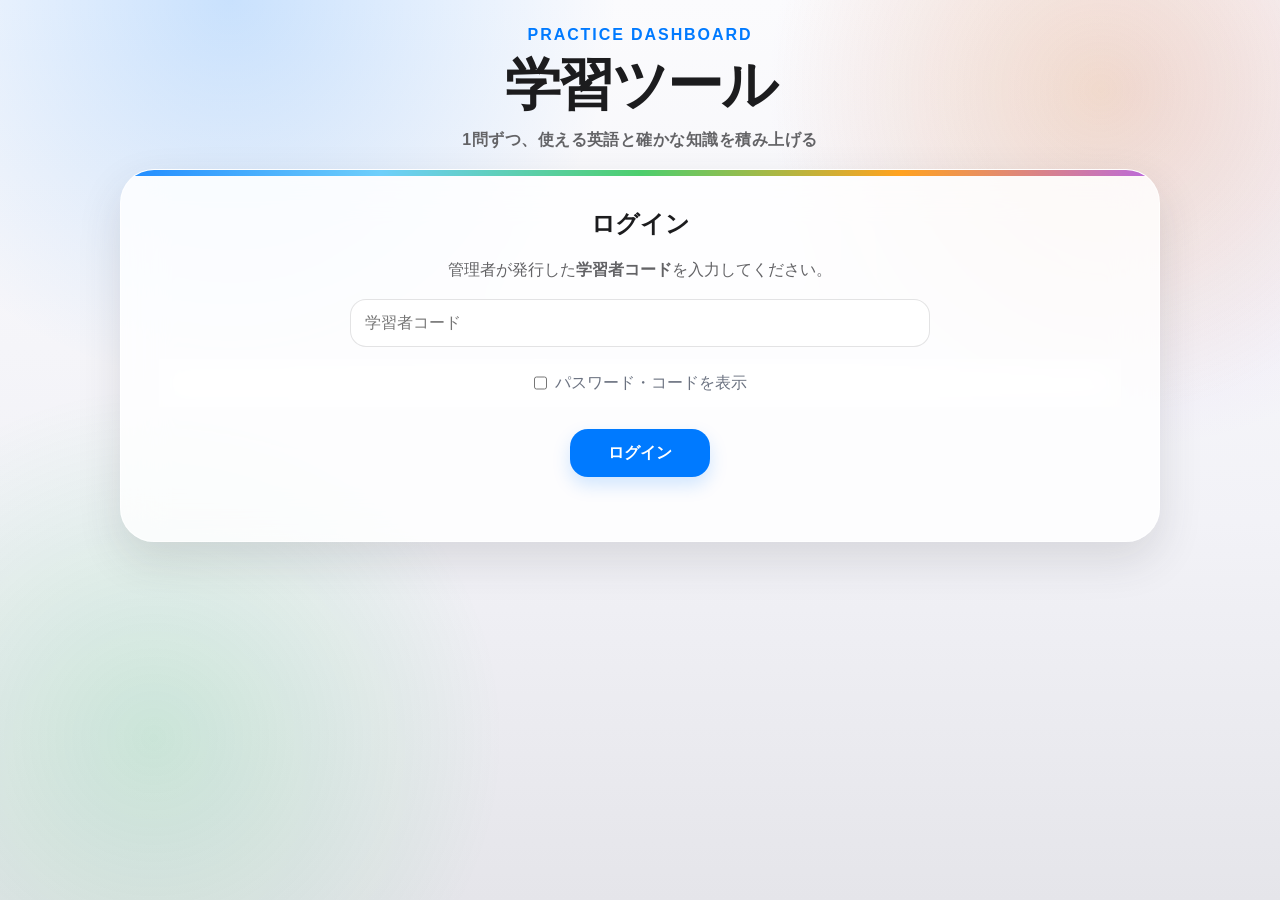
==== index.html @ e0cba37f "Restore all features and improve motivational iPhone-style feedback" ====
<!DOCTYPE html>
<html lang="ja">
<head>
  <meta charset="UTF-8" />
  <meta name="viewport" content="width=device-width, initial-scale=1.0" />
  <title>学習ツール</title>
  <link rel="stylesheet" href="style.css?v=restore-all-20260531" />
</head>
<body>
  <div class="app-shell">
    <header class="app-header">
      <div>
        <p class="eyebrow">Practice Dashboard</p>
        <h1>学習ツール</h1>
        <p class="header-message">1問ずつ、使える英語と確かな知識を積み上げる</p>
      </div>
    </header>

    <main class="container">
      <section id="loginScreen">
        <h2>ログイン</h2>
        <p class="muted">管理者が発行した<strong>学習者コード</strong>を入力してください。</p>
        <input type="password" id="passwordInput" class="secure-code" placeholder="学習者コード" inputmode="text" maxlength="12" autocomplete="off" autocapitalize="off" spellcheck="false" data-lpignore="true" />
        <label class="password-toggle">
          <input type="checkbox" id="showPassword" />
          パスワード・コードを表示
        </label>
        <button id="loginButton">ログイン</button>
        <p id="loginMessage" class="error"></p>
      </section>

      <section id="studentScreen" class="hidden">
        <h2>学習者ログイン</h2>
        <p class="muted">従来方式を使う場合は、4桁の学習者番号を入力してください。通常は管理者が発行した学習者コードを最初の画面に入力します。</p>
        <input type="password" id="studentLoginInput" class="secure-code" placeholder="4桁の学習者番号" inputmode="numeric" maxlength="4" autocomplete="off" autocapitalize="off" spellcheck="false" data-lpignore="true" />
        <label class="password-toggle">
          <input type="checkbox" id="showStudentPassword" />
          パスワードを表示
        </label>
        <button id="studentLoginButton">次へ</button>
        <button id="studentBackButton" class="secondary-button">戻る</button>
        <p id="studentLoginMessage" class="error"></p>
      </section>

      <section id="menuScreen" class="hidden">
        <div class="screen-head">
          <div>
            <h2>教材を選択してください</h2>
            <p id="studentStatus" class="muted"></p>
          </div>
          <button id="logoutButton" class="secondary-button small-button">ログアウト</button>
        </div>

        <div class="stats-grid">
          <div class="stat-card"><span>連続学習</span><strong id="streakDisplay">0日</strong></div>
          <div class="stat-card"><span>今日の解答数</span><strong id="todayCountDisplay">0問</strong></div>
          <div class="stat-card"><span>今日の正答率</span><strong id="todayAccuracyDisplay">-</strong></div>
        </div>

        <div id="adminQuickArea" class="admin-quick hidden">
          <button id="accessManagerButton" class="admin-card">学習者コード発行・確認</button>
          <button id="adminHistoryButton" class="admin-card">解答履歴を確認</button>
        </div>

        <div id="materialCategoryArea"></div>
      </section>

      <section id="adminAccessScreen" class="hidden">
        <div class="screen-head">
          <div>
            <h2>学習者コード発行・確認</h2>
            <p class="muted">学習者ごとに使用可能な教材を選び、コードを発行します。</p>
          </div>
          <button id="accessBackButton" class="secondary-button small-button">教材選択へ戻る</button>
        </div>

        <div class="panel admin-panel">
          <h3>新しい学習者コードを発行</h3>
          <input type="text" id="accessStudentIdInput" placeholder="学習者ID（例：0001）" autocomplete="off" />
          <input type="text" id="accessStudentNameInput" placeholder="学習者名（任意）" autocomplete="off" />
          <input type="text" id="accessMemoInput" placeholder="メモ（例：英検対策クラス）" autocomplete="off" />
          <div id="accessMaterialCheckboxes" class="checkbox-grid"></div>
          <button id="createAccessCodeButton">コードを発行</button>
          <p id="createAccessCodeMessage"></p>
        </div>

        <div class="panel admin-panel">
          <div class="screen-head compact-head">
            <h3>発行済みコード一覧</h3>
            <button id="refreshAccessCodesButton" class="secondary-button small-button">再読み込み</button>
          </div>
          <div id="accessCodeListArea" class="history-table-wrap"></div>
        </div>
      </section>

      <section id="materialPasswordScreen" class="hidden">
        <h2 id="materialPasswordTitle">教材パスワード</h2>
        <p class="muted">従来方式で利用する場合、この教材の4桁パスワードを入力してください。</p>
        <input type="password" id="materialPasswordInput" class="secure-code" placeholder="教材パスワード" inputmode="numeric" maxlength="4" autocomplete="off" autocapitalize="off" spellcheck="false" data-lpignore="true" />
        <label class="password-toggle">
          <input type="checkbox" id="showMaterialPassword" />
          パスワードを表示
        </label>
        <button id="materialPasswordButton">教材を開く</button>
        <button id="materialPasswordBackButton" class="secondary-button">教材選択へ戻る</button>
        <p id="materialPasswordMessage" class="error"></p>
      </section>

      <section id="calendarScreen" class="hidden">
        <h2>TOEIC S&W 学習カレンダー</h2>
        <p class="muted">6月21日のTOEIC S&Wに向けて、毎日の学習をチェックしましょう。</p>
        <div id="calendarArea"></div>
        <button id="resetCalendarButton" class="secondary-button">チェックをリセット</button>
        <button id="calendarBackButton" class="secondary-button">戻る</button>
      </section>

      <section id="settingScreen" class="hidden">
        <h2 id="settingTitle"></h2>
        <p id="settingDescription" class="muted"></p>

        <div id="commonSettings" class="settings-grid">
          <label>
            セクション
            <select id="sectionSelect"></select>
          </label>
          <label>
            問題数
            <select id="questionCountSelect">
              <option value="10">10問</option>
              <option value="20" selected>20問</option>
              <option value="30">30問</option>
              <option value="50">50問</option>
              <option value="100">100問</option>
              <option value="custom">自分で入力</option>
              <option value="all">すべて</option>
            </select>
            <input type="number" id="customQuestionCountInput" class="hidden" min="1" max="500" placeholder="問題数を入力" />
          </label>
          <label>
            1問ごとの制限時間
            <select id="timeLimitSelect">
              <option value="0">制限なし</option>
              <option value="15">15秒</option>
              <option value="30">30秒</option>
              <option value="45">45秒</option>
              <option value="60">60秒</option>
              <option value="90">90秒</option>
              <option value="120">120秒</option>
            </select>
          </label>
          <label>
            正解表示から次へ進むまで
            <select id="autoNextDelaySelect">
              <option value="0">自動で進まない</option>
              <option value="1000">1.0秒</option>
              <option value="1600" selected>1.6秒</option>
              <option value="2500">2.5秒</option>
              <option value="4000">4.0秒</option>
            </select>
          </label>
        </div>

        <div id="vocabReviewArea" class="hidden panel">
          <p id="settingMistakeCount"></p>
          <button id="reviewButton" class="secondary-button">間違えた問題を復習</button>
          <button id="clearStoredMistakesButton" class="secondary-button">間違い履歴を削除</button>
        </div>

        <button id="startButton">テスト開始</button>
        <button id="backToMenuButton" class="secondary-button">教材選択へ戻る</button>
      </section>

      <section id="writingScreen" class="hidden">
        <div class="screen-head">
          <div>
            <h2 id="writingTitle">Writing提出</h2>
            <p id="writingDescription" class="muted"></p>
          </div>
          <button id="writingBackButton" class="secondary-button small-button">教材選択へ戻る</button>
        </div>
        <div class="panel writing-panel">
          <label>
            課題
            <select id="writingTaskSelect"></select>
          </label>
          <div id="writingPrompt" class="writing-prompt"></div>
          <textarea id="writingText" rows="12" placeholder="ここにWritingを入力してください。"></textarea>
          <p class="muted">語数：<strong id="writingWordCount">0</strong> words</p>
          <button id="submitWritingButton">提出する</button>
          <p id="writingSubmitMessage"></p>
        </div>
      </section>

      <section id="quizScreen" class="hidden">
        <div class="quiz-top">
          <div>
            <h2 id="testTitle"></h2>
            <h3 id="questionNumber"></h3>
          </div>
          <div id="timerDisplay" class="timer">--</div>
        </div>
        <div class="progress-wrap"><div id="progressBar" class="progress-bar"></div></div>
        <div id="questionArea"></div>
        <div id="feedback" aria-live="polite"></div>
        <button id="checkButton">回答する</button>
        <button id="nextButton" class="hidden">次の問題へ</button>
        <button id="quitButton" class="quit-button">途中で終了する</button>
      </section>

      <section id="resultScreen" class="hidden">
        <h2>結果</h2>
        <div id="motivationMessage" class="motivation-box"></div>
        <p id="scoreDisplay"></p>
        <p id="dateDisplay"></p>
        <p id="timeDisplay"></p>
        <p id="sendStatusDisplay"></p>
        <div id="mistakeArea"></div>
        <button id="retryMistakesButton" class="secondary-button hidden">今回のミスを解き直す</button>
        <button id="restartButton">同じ教材の問題選択へ戻る</button>
        <button id="resultMenuButton" class="secondary-button">教材選択へ戻る</button>
      </section>

      <section id="historyScreen" class="hidden">
        <div class="screen-head">
          <div>
            <h2>解答履歴</h2>
            <p class="muted">この端末に保存された履歴です。Google Apps Scriptを設定すると、スプレッドシートにも送信できます。</p>
          </div>
          <button id="historyBackButton" class="secondary-button small-button">戻る</button>
        </div>
        <div class="history-controls">
          <input type="text" id="historySearchInput" placeholder="学習者番号・教材名・問題文で検索" />
          <button id="exportHistoryButton" class="secondary-button">CSVダウンロード</button>
          <button id="clearHistoryButton" class="quit-button">端末内履歴を削除</button>
        </div>
        <div id="historySummary" class="stats-grid"></div>
        <div id="historyTableArea" class="history-table-wrap"></div>
      </section>
    </main>
  </div>

  <script src="script.js?v=restore-all-20260531"></script>
</body>
</html>
---- style.css ----
:root {
  --bg1: #eef2ff;
  --bg2: #f8fafc;
  --card: rgba(255, 255, 255, 0.92);
  --text: #111827;
  --muted: #6b7280;
  --primary: #2563eb;
  --primary-dark: #1d4ed8;
  --secondary: #64748b;
  --danger: #dc2626;
  --success: #15803d;
  --border: #e5e7eb;
  --shadow: 0 20px 45px rgba(15, 23, 42, 0.12);
}

* { box-sizing: border-box; }

body {
  font-family: Arial, "Hiragino Sans", "Yu Gothic", sans-serif;
  color: var(--text);
  background:
    radial-gradient(circle at top left, #dbeafe 0, transparent 32%),
    linear-gradient(135deg, var(--bg1), var(--bg2));
  margin: 0;
  min-height: 100vh;
  padding: 24px;
  text-align: center;
}

.app-shell { max-width: 1080px; margin: 0 auto; }

.app-header {
  display: flex;
  justify-content: space-between;
  align-items: center;
  gap: 16px;
  margin: 8px auto 22px;
  text-align: left;
}

.eyebrow {
  margin: 0 0 4px;
  color: var(--primary);
  font-weight: bold;
  letter-spacing: 0.08em;
  text-transform: uppercase;
}

h1 { margin: 0; font-size: clamp(36px, 6vw, 56px); color: #0f172a; }
h2 { color: #1f2937; margin: 0 0 16px; }
h3 { color: #374151; }

.today-card {
  background: var(--card);
  border: 1px solid var(--border);
  border-radius: 18px;
  box-shadow: var(--shadow);
  padding: 14px 18px;
  min-width: 150px;
  text-align: center;
}

.today-card span, .stat-card span { display: block; color: var(--muted); font-size: 13px; }
.today-card strong { font-size: 28px; color: var(--primary); letter-spacing: 0.08em; }

.container {
  background: var(--card);
  backdrop-filter: blur(8px);
  padding: clamp(22px, 4vw, 42px);
  border-radius: 24px;
  border: 1px solid rgba(255,255,255,0.7);
  box-shadow: var(--shadow);
}

.hidden { display: none !important; }
.muted { color: var(--muted); line-height: 1.7; }

input, select {
  width: 100%;
  max-width: 580px;
  font-size: 16px;
  padding: 13px 14px;
  margin: 10px auto;
  border-radius: 12px;
  border: 1px solid #cbd5e1;
  display: block;
  background: #fff;
}

input:focus, select:focus {
  outline: 3px solid rgba(37, 99, 235, 0.18);
  border-color: var(--primary);
}

button {
  font-size: 16px;
  font-weight: 700;
  padding: 12px 20px;
  margin: 10px;
  border-radius: 999px;
  border: none;
  background: var(--primary);
  color: white;
  cursor: pointer;
  min-width: 140px;
  transition: transform 0.14s ease, background 0.14s ease, box-shadow 0.14s ease;
  box-shadow: 0 8px 18px rgba(37, 99, 235, 0.22);
}

button:hover { background: var(--primary-dark); transform: translateY(-1px); }
button:disabled { background: #9ca3af; cursor: not-allowed; transform: none; box-shadow: none; }

.secondary-button { background: var(--secondary); box-shadow: 0 8px 18px rgba(100, 116, 139, 0.2); }
.secondary-button:hover { background: #475569; }
.quit-button { background: var(--danger); box-shadow: 0 8px 18px rgba(220, 38, 38, 0.18); }
.quit-button:hover { background: #b91c1c; }
.small-button { min-width: auto; padding: 9px 14px; font-size: 14px; }

.password-toggle {
  display: flex;
  justify-content: center;
  align-items: center;
  gap: 8px;
  margin: 12px 0;
  color: var(--muted);
}
.password-toggle input { width: auto; margin: 0; }

.screen-head {
  display: flex;
  justify-content: space-between;
  align-items: flex-start;
  gap: 16px;
  text-align: left;
  margin-bottom: 18px;
}

.stats-grid {
  display: grid;
  grid-template-columns: repeat(3, 1fr);
  gap: 14px;
  margin: 20px 0 24px;
}

.stat-card {
  background: #f8fafc;
  border: 1px solid var(--border);
  border-radius: 18px;
  padding: 16px;
  text-align: left;
}
.stat-card strong { display: block; margin-top: 6px; font-size: 26px; color: #0f172a; }

.material-grid {
  display: grid;
  grid-template-columns: repeat(3, 1fr);
  gap: 16px;
}

.material-card {
  min-height: 132px;
  border-radius: 22px;
  background: linear-gradient(180deg, #ffffff, #f8fafc);
  color: var(--text);
  border: 1px solid var(--border);
  box-shadow: 0 10px 24px rgba(15, 23, 42, 0.08);
  text-align: left;
  padding: 20px;
  margin: 0;
}
.material-card:hover { background: #eff6ff; color: var(--text); }
.material-card span { display: inline-block; color: var(--primary); font-size: 13px; font-weight: bold; margin-bottom: 10px; }
.material-card strong { display: block; font-size: 18px; line-height: 1.35; }
.material-card small { display: block; color: var(--muted); margin-top: 12px; }
.accent-card { background: linear-gradient(180deg, #ecfeff, #f8fafc); }
.admin-card { background: linear-gradient(180deg, #fff7ed, #f8fafc); }

.settings-grid {
  display: grid;
  grid-template-columns: repeat(3, 1fr);
  gap: 12px;
  text-align: left;
  margin: 20px 0;
}
.settings-grid label { color: var(--muted); font-weight: bold; }
.settings-grid select { margin-top: 8px; }

.panel {
  max-width: 760px;
  margin: 18px auto;
  background: #f8fafc;
  border: 1px solid var(--border);
  border-radius: 18px;
  padding: 16px;
}

.quiz-top {
  display: flex;
  justify-content: space-between;
  align-items: center;
  gap: 16px;
  text-align: left;
}
.timer {
  min-width: 108px;
  padding: 12px 16px;
  border-radius: 999px;
  background: #eff6ff;
  color: var(--primary);
  font-weight: bold;
  text-align: center;
}
.timer-warning { background: #fef2f2; color: var(--danger); animation: pulse 0.7s infinite alternate; }
@keyframes pulse { from { transform: scale(1); } to { transform: scale(1.04); } }

.progress-wrap {
  width: 100%;
  height: 10px;
  background: #e5e7eb;
  border-radius: 999px;
  overflow: hidden;
  margin: 16px 0 26px;
}
.progress-bar {
  height: 100%;
  width: 0%;
  background: linear-gradient(90deg, #60a5fa, #2563eb);
  transition: width 0.25s ease;
}

.words {
  font-size: clamp(20px, 3vw, 28px);
  font-weight: bold;
  line-height: 1.8;
  margin: 25px 0;
}

.choice-button {
  display: block;
  width: 100%;
  max-width: 680px;
  margin: 10px auto;
  background: #f1f5f9;
  color: #111827;
  border: 1px solid #dbe3ef;
  box-shadow: none;
  border-radius: 14px;
  text-align: left;
}
.choice-button:hover { background: #e0edff; color: #111827; }
.choice-button.selected { background: var(--primary); color: white; }

.correct { color: var(--success); font-weight: bold; }
.wrong, .error { color: var(--danger); font-weight: bold; }

.word-chip {
  display: inline-block;
  margin: 6px;
  padding: 8px 12px;
  border-radius: 12px;
  background: #e5e7eb;
  font-weight: bold;
}
.word-chip.used { opacity: 0.32; }

.sentence-hint {
  margin: 15px 0;
  padding: 14px;
  background: #fff7ed;
  border: 1px solid #fed7aa;
  border-radius: 14px;
  font-size: clamp(16px, 3vw, 22px);
  letter-spacing: 6px;
  font-weight: bold;
  color: #9a3412;
  overflow-wrap: anywhere;
}

.motivation-box {
  max-width: 760px;
  margin: 0 auto 18px;
  padding: 18px;
  border-radius: 18px;
  background: #eef2ff;
  color: #312e81;
  line-height: 1.7;
}

.mistake-list {
  text-align: left;
  max-width: 760px;
  margin: 20px auto;
  background: #f9fafb;
  padding: 20px;
  border-radius: 18px;
  border: 1px solid var(--border);
}
.mistake-item { border-bottom: 1px solid #e5e7eb; padding: 12px 0; }
.mistake-item:last-child { border-bottom: none; }

#calendarArea { text-align: left; max-width: 820px; margin: 20px auto; }
.calendar-card {
  background: #f9fafb;
  border: 1px solid #e5e7eb;
  border-radius: 18px;
  padding: 18px;
  margin: 16px 0;
}
.calendar-task { display: flex; align-items: center; gap: 10px; margin: 10px 0; }
.calendar-task input { width: auto; margin: 0; }
.calendar-comment { margin-top: 14px; padding: 10px; background: #eef2ff; border-radius: 10px; color: #3730a3; font-weight: bold; }

.explanation { display: inline-block; margin-top: 8px; color: #374151; font-weight: normal; }
.monitor-label { font-size: 18px; color: #374151; font-weight: normal; }

.history-controls { display: flex; flex-wrap: wrap; gap: 10px; justify-content: center; align-items: center; margin: 16px 0; }
.history-controls input { margin: 0; flex: 1 1 300px; }
.history-table-wrap { overflow-x: auto; max-height: 560px; border: 1px solid var(--border); border-radius: 14px; background: white; }
.history-table { width: 100%; border-collapse: collapse; min-width: 1100px; font-size: 14px; }
.history-table th, .history-table td { border-bottom: 1px solid #e5e7eb; padding: 10px; text-align: left; vertical-align: top; }
.history-table th { position: sticky; top: 0; background: #f8fafc; z-index: 1; }
.history-table td:nth-child(5), .history-table td:nth-child(6), .history-table td:nth-child(7) { max-width: 260px; }

@media (max-width: 820px) {
  body { padding: 14px; }
  .app-header, .screen-head, .quiz-top { flex-direction: column; align-items: stretch; text-align: center; }
  .today-card { width: 100%; }
  .stats-grid, .material-grid, .settings-grid { grid-template-columns: 1fr; }
  .material-card { min-height: auto; }
  input, select, button { width: 100%; max-width: none; }
  button { margin: 8px 0; }
  .sentence-hint { letter-spacing: 3px; }
}

/* admin fix: password hints are not displayed */
.today-card { display: none !important; }
.app-header { justify-content: center; text-align: center; }
.app-header > div { text-align: center; }

/* =========================================================
   Access code / category / writing update
========================================================= */
.admin-quick {
  display: flex;
  flex-wrap: wrap;
  gap: 12px;
  justify-content: center;
  margin: 18px 0 26px;
}
.admin-quick button,
.admin-card {
  background: linear-gradient(135deg, #111827, #374151);
  color: #fff;
  border: none;
  border-radius: 16px;
  padding: 14px 20px;
  font-weight: 800;
  box-shadow: 0 12px 24px rgba(17,24,39,.18);
}

#materialCategoryArea {
  display: grid;
  gap: 22px;
  margin-top: 24px;
}
.category-section {
  text-align: left;
  padding: 22px;
  border-radius: 26px;
  background: rgba(255,255,255,.82);
  border: 1px solid var(--border);
  box-shadow: 0 18px 36px rgba(15,23,42,.08);
}
.category-head {
  display: flex;
  justify-content: space-between;
  align-items: center;
  margin-bottom: 16px;
}
.category-head span {
  display: inline-block;
  font-size: 26px;
  font-weight: 900;
  letter-spacing: .08em;
}
.category-head p { margin: 6px 0 0; color: #64748b; }
.category-toeic { border-left: 8px solid #2563eb; }
.category-toefl { border-left: 8px solid #7c3aed; }
.category-highschool { border-left: 8px solid #16a34a; }
.category-eiken { border-left: 8px solid #d97706; }
.category-classics { border-left: 8px solid #b91c1c; }
.category-toeic .category-head span { color: #1d4ed8; }
.category-toefl .category-head span { color: #6d28d9; }
.category-highschool .category-head span { color: #15803d; }
.category-eiken .category-head span { color: #b45309; }
.category-classics .category-head span { color: #991b1b; }
.empty-category {
  padding: 18px;
  border-radius: 18px;
  background: #f8fafc;
  color: #64748b;
  text-align: center;
}

.theme-toeic { background: linear-gradient(135deg, #dbeafe, #f8fafc); }
.theme-toefl { background: linear-gradient(135deg, #ede9fe, #f8fafc); }
.theme-highschool { background: linear-gradient(135deg, #dcfce7, #f8fafc); }
.theme-eiken { background: linear-gradient(135deg, #fef3c7, #f8fafc); }
.theme-classics { background: linear-gradient(135deg, #fee2e2, #fff7ed); }

.admin-panel,
.writing-panel {
  text-align: left;
  max-width: 960px;
  margin: 18px auto;
}
.admin-panel input,
.writing-panel select,
.writing-panel textarea {
  width: 100%;
  max-width: none;
  box-sizing: border-box;
}
.checkbox-grid {
  display: grid;
  gap: 14px;
  grid-template-columns: repeat(auto-fit, minmax(240px, 1fr));
  margin: 14px 0;
}
.checkbox-category {
  padding: 14px;
  border: 1px solid var(--border);
  border-radius: 16px;
  background: #f8fafc;
}
.material-check {
  display: flex;
  align-items: center;
  gap: 8px;
  margin: 8px 0;
  line-height: 1.5;
}
.material-check input {
  width: auto;
  margin: 0;
}
.issued-code {
  display: inline-block;
  padding: 8px 12px;
  border-radius: 12px;
  background: #ecfeff;
  color: #155e75;
  font-size: 24px;
  letter-spacing: .08em;
}
.compact-head { align-items: center; }
.compact-table { min-width: 920px; }

#customQuestionCountInput {
  margin-top: 10px;
}
.writing-prompt {
  margin: 16px 0;
  padding: 18px;
  border-radius: 18px;
  background: #f8fafc;
  border: 1px solid var(--border);
  line-height: 1.8;
}
#writingText {
  min-height: 280px;
  line-height: 1.8;
  resize: vertical;
  font-size: 16px;
}

@media (max-width: 820px) {
  .category-section { padding: 16px; }
  .category-head { flex-direction: column; align-items: flex-start; }
  .checkbox-grid { grid-template-columns: 1fr; }
  .admin-quick { flex-direction: column; }
}

/* =========================================================
   2026 renewal: motivational UI + output practice
========================================================= */
body::before {
  content: "";
  position: fixed;
  inset: 0;
  pointer-events: none;
  background:
    radial-gradient(circle at 86% 10%, rgba(251, 191, 36, 0.20), transparent 24%),
    radial-gradient(circle at 12% 82%, rgba(34, 197, 94, 0.16), transparent 26%);
  z-index: -1;
}

.header-message {
  margin: 6px 0 0;
  color: var(--muted);
  font-weight: 700;
  letter-spacing: .03em;
}

.container {
  position: relative;
  overflow: hidden;
}
.container::before {
  content: "";
  position: absolute;
  top: 0;
  left: 0;
  right: 0;
  height: 8px;
  background: linear-gradient(90deg, #2563eb, #7c3aed, #16a34a, #f59e0b, #ef4444);
}

.stat-card {
  background: linear-gradient(180deg, #ffffff, #f8fafc);
  transition: transform .16s ease, box-shadow .16s ease;
}
.stat-card:hover { transform: translateY(-2px); box-shadow: 0 14px 28px rgba(15, 23, 42, .10); }

.category-section {
  position: relative;
  overflow: hidden;
  transition: transform .16s ease, box-shadow .16s ease;
}
.category-section:hover { transform: translateY(-2px); box-shadow: 0 22px 44px rgba(15,23,42,.11); }
.category-section::after {
  content: "";
  position: absolute;
  right: -40px;
  top: -40px;
  width: 120px;
  height: 120px;
  border-radius: 50%;
  background: rgba(37, 99, 235, .08);
}
.category-title { display: inline-flex !important; align-items: center; gap: 10px; }
.category-icon { font-size: 30px; letter-spacing: 0; }
.category-tip {
  position: relative;
  z-index: 1;
  padding: 8px 12px;
  border-radius: 999px;
  background: #f8fafc;
  color: #64748b;
  font-weight: 800;
  white-space: nowrap;
}
.category-teacher { border-left: 8px solid #0f766e; }
.category-teacher .category-head span { color: #0f766e; }
.theme-teacher { background: linear-gradient(135deg, #ccfbf1, #f8fafc); }

.material-card {
  position: relative;
  overflow: hidden;
  transition: transform .16s ease, box-shadow .16s ease, border-color .16s ease;
}
.material-card::after {
  content: "Start";
  position: absolute;
  right: 16px;
  bottom: 14px;
  font-size: 12px;
  color: #94a3b8;
  font-weight: 900;
  letter-spacing: .10em;
}
.material-card:hover {
  transform: translateY(-3px);
  box-shadow: 0 18px 36px rgba(37, 99, 235, .16);
  border-color: rgba(37, 99, 235, .35);
}

.question-prompt {
  max-width: 820px;
  margin: 18px auto;
  padding: 18px 20px;
  border-radius: 20px;
  background: linear-gradient(180deg, #ffffff, #f8fafc);
  border: 1px solid var(--border);
  font-size: clamp(18px, 2.5vw, 24px);
  font-weight: 800;
  line-height: 1.7;
  text-align: left;
}
.cloze-prompt {
  border-left: 8px solid var(--primary);
}

.task-badge {
  display: inline-flex;
  align-items: center;
  gap: 6px;
  margin-bottom: 10px;
  padding: 5px 12px;
  border-radius: 999px;
  background: rgba(37, 99, 235, .10);
  color: #1d4ed8;
  font-size: 13px;
  font-weight: 900;
}
.task-instruction {
  margin: 0 0 14px;
  color: #334155;
  font-size: clamp(15px, 2vw, 18px);
  font-weight: 700;
}
.source-expression,
.target-expression {
  display: grid;
  gap: 6px;
  margin-top: 12px;
  padding: 14px 16px;
  border-radius: 18px;
  text-align: left;
  overflow-wrap: anywhere;
}
.source-expression {
  background: #fff7ed;
  border: 1px solid #fed7aa;
}
.target-expression {
  background: #eff6ff;
  border: 1px solid #bfdbfe;
}
.source-expression span,
.target-expression span {
  color: #64748b;
  font-size: 12px;
  font-weight: 900;
  letter-spacing: .08em;
}
.source-expression strong,
.target-expression strong {
  color: #0f172a;
  font-size: clamp(17px, 2.3vw, 23px);
}

.answer-support {
  max-width: 820px;
  margin: 12px auto;
  padding: 12px 14px;
  border-radius: 16px;
  background: #fff7ed;
  border: 1px solid #fed7aa;
  color: #9a3412;
  font-weight: 800;
  line-height: 1.8;
  overflow-wrap: anywhere;
}
.answer-support span {
  display: inline-block;
  margin-right: 10px;
  padding: 2px 8px;
  border-radius: 999px;
  background: rgba(251, 146, 60, .18);
  color: #9a3412;
  font-size: 13px;
}
.answer-input {
  max-width: 820px;
  font-size: 18px;
  border-radius: 16px;
  border: 2px solid #cbd5e1;
}
.answer-input:focus {
  outline: 4px solid rgba(37, 99, 235, 0.16);
}
.word-chip {
  border: 1px solid #cbd5e1;
  color: #0f172a;
  background: #ffffff;
  box-shadow: 0 6px 14px rgba(15,23,42,.08);
  min-width: auto;
  margin: 6px;
  cursor: pointer;
}
.word-chip:hover { background: #eff6ff; color: #1d4ed8; }
.word-chip.used { opacity: 0.35; transform: scale(.98); }
#feedback {
  min-height: 84px;
  margin: 18px auto 10px;
  max-width: 820px;
}
#feedback.correct, #feedback .correct { color: var(--success); }
#feedback.wrong { color: var(--danger); }
.feedback-card {
  display: flex;
  align-items: center;
  gap: 14px;
  padding: 16px 18px;
  border-radius: 22px;
  box-shadow: 0 16px 34px rgba(15, 23, 42, .12);
  text-align: left;
  animation: feedbackPop .34s ease-out;
}
.feedback-card strong {
  display: block;
  font-size: clamp(20px, 3vw, 28px);
  line-height: 1.2;
}
.feedback-card p {
  margin: 4px 0 0;
  color: #334155;
  font-weight: 800;
}
.feedback-icon {
  display: grid;
  place-items: center;
  width: 56px;
  height: 56px;
  border-radius: 18px;
  background: rgba(255, 255, 255, .82);
  font-size: 30px;
  flex: 0 0 auto;
}
.feedback-correct {
  background: linear-gradient(135deg, #dcfce7, #ecfeff);
  border: 1px solid #86efac;
}
.feedback-wrong {
  background: linear-gradient(135deg, #fff7ed, #fef2f2);
  border: 1px solid #fecaca;
}
.explanation-box {
  margin-top: 10px;
  padding: 12px 14px;
  border-radius: 16px;
  background: #f8fafc;
  border: 1px solid var(--border);
  color: #475569;
  font-size: 14px;
  font-weight: 700;
  line-height: 1.7;
  text-align: left;
}
.celebration-layer {
  pointer-events: none;
  position: fixed;
  inset: 0;
  z-index: 9999;
  overflow: hidden;
}
.confetti-piece {
  position: absolute;
  top: 12%;
  color: #2563eb;
  font-size: 20px;
  font-weight: 900;
  animation: confettiFall 1s ease-out forwards;
}
.confetti-piece:nth-child(3n) { color: #16a34a; }
.confetti-piece:nth-child(3n+1) { color: #f97316; }
.confetti-piece:nth-child(4n) { color: #9333ea; }
@keyframes feedbackPop {
  from { transform: translateY(10px) scale(.98); opacity: 0; }
  to { transform: translateY(0) scale(1); opacity: 1; }
}
@keyframes confettiFall {
  0% { transform: translateY(-20px) rotate(0deg); opacity: 0; }
  18% { opacity: 1; }
  100% { transform: translateY(220px) rotate(220deg); opacity: 0; }
}
#nextButton { background: linear-gradient(135deg, #0f766e, #2563eb); }


/* =========================================================
   Error correction update: identify mistake → revise phrase
========================================================= */
.error-correction-prompt {
  max-width: 860px;
  margin: 0 auto 16px;
  padding: 18px;
  border-radius: 22px;
  background: linear-gradient(180deg, #ffffff, #f8fafc);
  border: 1px solid var(--border);
  text-align: left;
}
.error-sentence {
  margin: 12px 0;
  padding: 16px;
  border-radius: 16px;
  background: #f8fafc;
  border: 1px solid #e5e7eb;
  color: #0f172a;
  font-size: clamp(19px, 3vw, 27px);
  font-weight: 900;
  line-height: 1.65;
}
.error-choice-grid {
  display: grid;
  grid-template-columns: repeat(3, minmax(0, 1fr));
  gap: 12px;
  max-width: 860px;
  margin: 12px auto;
}
.error-choice-button {
  min-height: 68px;
  text-align: center;
  font-size: 17px;
}
.tap-only-note {
  max-width: 820px;
  margin: 8px auto 12px;
  padding: 10px 12px;
  border-radius: 999px;
  background: #ecfeff;
  color: #155e75;
  font-weight: 900;
}
.no-keyboard-input {
  background: #f8fafc;
  cursor: default;
  caret-color: transparent;
}
@media (max-width: 820px) {
  .error-choice-grid { grid-template-columns: 1fr; }
  .error-choice-button { min-height: auto; text-align: left; }
  .error-sentence { font-size: 18px; }
}

/* =========================================================
   Polaris 3 readability + double-press choice answering
========================================================= */
.choice-submit-note {
  max-width: 860px;
  margin: 8px auto 14px;
  padding: 10px 14px;
  border-radius: 999px;
  background: #eff6ff;
  color: #1d4ed8;
  border: 1px solid #bfdbfe;
  font-size: 14px;
  font-weight: 900;
  line-height: 1.6;
}

.choice-button.ready-to-submit {
  outline: 3px solid rgba(37, 99, 235, 0.26);
  outline-offset: 2px;
}

.choice-button.ready-to-submit::after {
  content: "もう一度で回答";
  float: right;
  margin-left: 12px;
  padding: 2px 8px;
  border-radius: 999px;
  background: rgba(255, 255, 255, 0.24);
  font-size: 12px;
  font-weight: 900;
  letter-spacing: 0.02em;
}

.choice-button.selected.ready-to-submit::after {
  color: #ffffff;
}

.error-choice-button.ready-to-submit::after {
  content: "もう一度で次へ";
}

.polaris-question-wrap {
  max-width: 920px;
  margin: 14px auto 12px;
  font-size: 16px;
  font-weight: 500;
  line-height: 1.8;
  text-align: left;
}

.polaris-meta {
  display: inline-flex;
  align-items: center;
  gap: 8px;
  margin-bottom: 10px;
  padding: 6px 12px;
  border-radius: 999px;
  background: #ecfdf5;
  color: #15803d;
  border: 1px solid #bbf7d0;
  font-size: 13px;
  font-weight: 900;
}

.polaris-instruction {
  margin: 8px 0 14px;
  color: #334155;
  font-size: clamp(15px, 2vw, 17px);
  font-weight: 800;
}

.polaris-passage-card,
.polaris-question-card {
  margin: 14px auto;
  padding: 16px 18px;
  border-radius: 20px;
  background: #ffffff;
  border: 1px solid #dbe3ef;
  box-shadow: 0 12px 24px rgba(15, 23, 42, 0.07);
}

.polaris-passage-card {
  background: linear-gradient(180deg, #ffffff, #f8fafc);
  border-left: 7px solid #16a34a;
}

.polaris-question-card {
  background: linear-gradient(180deg, #fefce8, #ffffff);
  border-left: 7px solid #eab308;
}

.polaris-card-label {
  display: inline-flex;
  margin-bottom: 10px;
  padding: 4px 10px;
  border-radius: 999px;
  background: #f1f5f9;
  color: #475569;
  font-size: 12px;
  font-weight: 900;
  letter-spacing: 0.08em;
}

.polaris-passage-text,
.polaris-question-text {
  color: #0f172a;
  overflow-wrap: anywhere;
  word-break: normal;
}

.polaris-passage-text {
  max-height: min(58vh, 560px);
  overflow-y: auto;
  padding-right: 6px;
  font-size: clamp(16px, 2.4vw, 19px);
  line-height: 1.9;
}

.polaris-passage-text strong {
  display: inline-block;
  margin-top: 10px;
  margin-right: 6px;
  color: #166534;
  font-size: 0.95em;
}

.polaris-question-text {
  font-size: clamp(17px, 2.6vw, 22px);
  line-height: 1.75;
  font-weight: 900;
}

@media (max-width: 820px) {
  .choice-submit-note {
    border-radius: 16px;
    font-size: 13px;
    text-align: left;
  }

  .choice-button.ready-to-submit::after {
    display: block;
    float: none;
    width: fit-content;
    margin: 8px 0 0;
  }

  .polaris-question-wrap {
    width: 100%;
    margin: 8px auto;
    font-size: 15px;
  }

  .polaris-passage-card,
  .polaris-question-card {
    padding: 14px;
    border-radius: 18px;
  }

  .polaris-passage-text {
    max-height: 52vh;
    font-size: 16px;
    line-height: 1.85;
  }

  .polaris-question-text {
    font-size: 17px;
    line-height: 1.7;
  }
}

/* =========================================================
   Motivational feedback update: meaningful correct/wrong effects
   - Keeps previous Polaris, double-press, password, Enter, and CSV features intact
========================================================= */
.feedback-card.feedback-achievement,
.feedback-card.feedback-insight {
  position: relative;
  overflow: hidden;
  align-items: stretch;
  gap: 16px;
  padding: 18px;
}

.feedback-achievement {
  background:
    radial-gradient(circle at 10% 15%, rgba(250, 204, 21, 0.22), transparent 28%),
    linear-gradient(135deg, #ecfdf5, #eff6ff 58%, #fefce8);
  border: 1px solid #86efac;
}

.feedback-insight {
  background:
    radial-gradient(circle at 12% 18%, rgba(251, 146, 60, 0.18), transparent 30%),
    linear-gradient(135deg, #fff7ed, #f8fafc 56%, #eef2ff);
  border: 1px solid #fed7aa;
}

.feedback-achievement::before,
.feedback-insight::before {
  content: "";
  position: absolute;
  inset: 0;
  pointer-events: none;
  background: linear-gradient(110deg, transparent 0%, rgba(255,255,255,.45) 42%, transparent 62%);
  transform: translateX(-120%);
  animation: shineSweep 1.15s ease-out forwards;
}

.feedback-main {
  flex: 1 1 auto;
  min-width: 0;
}

.feedback-title-row {
  display: flex;
  flex-wrap: wrap;
  align-items: center;
  gap: 10px;
}

.achievement-icon,
.insight-icon {
  width: 64px;
  height: 64px;
  border-radius: 22px;
  box-shadow: inset 0 0 0 1px rgba(255,255,255,.75), 0 12px 24px rgba(15,23,42,.12);
  animation: iconPop .48s cubic-bezier(.2, 1.35, .36, 1) both;
}

.achievement-icon {
  background: linear-gradient(135deg, #fef3c7, #dcfce7);
}

.insight-icon {
  background: linear-gradient(135deg, #ffedd5, #e0f2fe);
}

.streak-pill {
  display: inline-flex;
  align-items: center;
  justify-content: center;
  padding: 5px 11px;
  border-radius: 999px;
  background: linear-gradient(135deg, #f97316, #facc15);
  color: #7c2d12;
  font-size: 13px;
  font-weight: 900;
  white-space: nowrap;
  box-shadow: 0 8px 18px rgba(249, 115, 22, .18);
}

.streak-pill.soft {
  background: #ecfeff;
  color: #155e75;
  box-shadow: none;
}

.review-pill {
  background: #fee2e2;
  color: #991b1b;
  box-shadow: none;
}

.feedback-stats {
  display: flex;
  flex-wrap: wrap;
  gap: 8px;
  margin-top: 12px;
}

.feedback-stats span {
  display: inline-flex;
  align-items: center;
  padding: 5px 9px;
  border-radius: 999px;
  background: rgba(255, 255, 255, .72);
  border: 1px solid rgba(148, 163, 184, .22);
  color: #334155;
  font-size: 12px;
  font-weight: 900;
}

.level-row {
  display: grid;
  grid-template-columns: 1fr auto;
  align-items: center;
  gap: 10px;
  margin-top: 12px;
}

.level-track {
  height: 12px;
  overflow: hidden;
  border-radius: 999px;
  background: rgba(148, 163, 184, .24);
  box-shadow: inset 0 1px 2px rgba(15,23,42,.08);
}

.level-fill {
  height: 100%;
  width: 0;
  border-radius: inherit;
  background: linear-gradient(90deg, #22c55e, #06b6d4, #2563eb);
  transition: width .38s ease;
}

.xp-badge {
  display: inline-flex;
  align-items: center;
  justify-content: center;
  min-width: 58px;
  padding: 6px 10px;
  border-radius: 999px;
  background: #0f172a;
  color: #fff;
  font-size: 12px;
  font-weight: 900;
  letter-spacing: .04em;
  animation: xpBounce .58s cubic-bezier(.2, 1.35, .36, 1) both;
}

.mini-illustration {
  display: flex;
  flex-wrap: wrap;
  align-items: center;
  gap: 8px;
  width: fit-content;
  max-width: 100%;
  margin-top: 12px;
  padding: 9px 11px;
  border-radius: 16px;
  background: rgba(255,255,255,.76);
  border: 1px solid rgba(148, 163, 184, .22);
  color: #334155;
  font-size: 13px;
  font-weight: 900;
}

.mini-illustration span {
  display: inline-flex;
  align-items: center;
  justify-content: center;
  padding: 4px 9px;
  border-radius: 999px;
  background: #f8fafc;
}

.mini-illustration b {
  color: #2563eb;
}

.success-map span:last-child {
  background: #dcfce7;
  color: #166534;
}

.review-map span:last-child {
  background: #dbeafe;
  color: #1d4ed8;
}

.wrong-answer-line,
.next-action-line {
  margin-top: 12px;
  padding: 10px 12px;
  border-radius: 14px;
  background: rgba(255,255,255,.78);
  border: 1px solid rgba(148, 163, 184, .22);
  color: #334155;
  font-weight: 800;
  line-height: 1.65;
}

.wrong-answer-line span {
  display: inline-block;
  margin-right: 8px;
  padding: 2px 8px;
  border-radius: 999px;
  background: #dcfce7;
  color: #166534;
  font-size: 12px;
  font-weight: 900;
}

.next-action-line {
  background: #f8fafc;
  color: #475569;
}

.celebration-layer {
  pointer-events: none;
  position: fixed;
  inset: 0;
  z-index: 9999;
  overflow: hidden;
}

.celebration-badge {
  position: absolute;
  left: 50%;
  top: 14%;
  transform: translateX(-50%);
  display: grid;
  gap: 4px;
  min-width: min(86vw, 320px);
  padding: 15px 18px;
  border-radius: 24px;
  background: rgba(255, 255, 255, .92);
  border: 1px solid rgba(250, 204, 21, .70);
  box-shadow: 0 22px 44px rgba(15, 23, 42, .22);
  text-align: center;
  animation: badgePop .95s cubic-bezier(.2, 1.25, .35, 1) forwards;
}

.celebration-badge strong {
  color: #0f172a;
  font-size: clamp(22px, 5vw, 34px);
  line-height: 1.1;
}

.celebration-badge span {
  color: #475569;
  font-weight: 900;
}

.combo-layer .celebration-badge {
  background: linear-gradient(135deg, rgba(255,255,255,.94), rgba(254,243,199,.96));
  border-color: #f59e0b;
}

.confetti-piece {
  top: var(--start-y, 12%);
  text-shadow: 0 2px 8px rgba(15,23,42,.16);
  animation-name: confettiBurst;
}

body.correct-flash .container {
  animation: correctGlow .82s ease-out;
}

@keyframes shineSweep {
  to { transform: translateX(120%); }
}

@keyframes iconPop {
  0% { transform: scale(.72) rotate(-8deg); opacity: .25; }
  68% { transform: scale(1.08) rotate(3deg); opacity: 1; }
  100% { transform: scale(1) rotate(0); }
}

@keyframes xpBounce {
  0% { transform: translateY(8px) scale(.82); opacity: 0; }
  70% { transform: translateY(-2px) scale(1.06); opacity: 1; }
  100% { transform: translateY(0) scale(1); }
}

@keyframes badgePop {
  0% { opacity: 0; transform: translate(-50%, -18px) scale(.86); }
  22% { opacity: 1; transform: translate(-50%, 0) scale(1.04); }
  78% { opacity: 1; transform: translate(-50%, 0) scale(1); }
  100% { opacity: 0; transform: translate(-50%, -10px) scale(.96); }
}

@keyframes confettiBurst {
  0% { transform: translate(0, -24px) rotate(0deg) scale(.85); opacity: 0; }
  18% { opacity: 1; }
  100% { transform: translate(var(--drift, 0), 260px) rotate(260deg) scale(1.04); opacity: 0; }
}

@keyframes correctGlow {
  0% { box-shadow: 0 20px 45px rgba(15, 23, 42, 0.12); }
  42% { box-shadow: 0 22px 55px rgba(34, 197, 94, .34), 0 0 0 7px rgba(34, 197, 94, .12); }
  100% { box-shadow: 0 20px 45px rgba(15, 23, 42, 0.12); }
}

@media (max-width: 820px) {
  .feedback-card.feedback-achievement,
  .feedback-card.feedback-insight {
    flex-direction: column;
    padding: 15px;
  }
  .achievement-icon,
  .insight-icon {
    width: 56px;
    height: 56px;
  }
  .level-row {
    grid-template-columns: 1fr;
  }
  .xp-badge {
    width: fit-content;
  }
  .celebration-badge {
    top: 10%;
    min-width: min(92vw, 320px);
  }
}

@media (prefers-reduced-motion: reduce) {
  .feedback-achievement::before,
  .feedback-insight::before,
  .achievement-icon,
  .insight-icon,
  .xp-badge,
  .celebration-badge,
  .confetti-piece,
  body.correct-flash .container {
    animation-duration: .01ms !important;
    animation-iteration-count: 1 !important;
  }
}

/* =========================================================
   iPhone-style visual refresh
   - Visual layer only: does not change quiz logic, Enter, double-press, or CSV loading
========================================================= */
:root {
  --ios-blue: #007aff;
  --ios-green: #34c759;
  --ios-orange: #ff9500;
  --ios-red: #ff3b30;
  --ios-purple: #af52de;
  --ios-bg: #f2f2f7;
  --ios-card: rgba(255, 255, 255, 0.82);
  --ios-card-solid: #ffffff;
  --ios-label: #1c1c1e;
  --ios-secondary-label: #636366;
  --ios-separator: rgba(60, 60, 67, 0.14);
  --ios-shadow: 0 18px 44px rgba(60, 60, 67, 0.14);
  --primary: var(--ios-blue);
  --primary-dark: #0066d6;
  --success: #1f8f3a;
  --danger: var(--ios-red);
}

html {
  -webkit-text-size-adjust: 100%;
}

body {
  font-family: -apple-system, BlinkMacSystemFont, "SF Pro Display", "SF Pro Text", "Hiragino Sans", "Yu Gothic", sans-serif;
  color: var(--ios-label);
  background:
    radial-gradient(circle at 18% 0%, rgba(0, 122, 255, 0.20), transparent 28%),
    radial-gradient(circle at 88% 10%, rgba(175, 82, 222, 0.16), transparent 26%),
    linear-gradient(180deg, #fbfbfd 0%, var(--ios-bg) 58%, #e5e5ea 100%);
  padding: calc(env(safe-area-inset-top, 0px) + 18px) max(14px, env(safe-area-inset-right, 0px)) calc(env(safe-area-inset-bottom, 0px) + 18px) max(14px, env(safe-area-inset-left, 0px));
}

.app-shell {
  max-width: 1040px;
  position: relative;
}

@media (max-width: 820px) {
  .app-shell::before {
    content: "";
    display: block;
    width: 124px;
    height: 34px;
    margin: 0 auto 16px;
    border-radius: 999px;
    background: rgba(10, 10, 10, 0.92);
    box-shadow: inset 0 1px 0 rgba(255,255,255,.18), 0 10px 24px rgba(0,0,0,.16);
  }
}

.app-header {
  justify-content: center;
  text-align: center;
  margin-bottom: 18px;
}

.eyebrow {
  color: var(--ios-blue);
  letter-spacing: .12em;
}

h1 {
  color: var(--ios-label);
  font-weight: 900;
  letter-spacing: -0.04em;
}

h2, h3 {
  color: var(--ios-label);
  letter-spacing: -0.02em;
}

.header-message,
.muted,
.category-head p,
.material-card small,
.stat-card span {
  color: var(--ios-secondary-label);
}

.container,
.category-section,
.panel,
.mistake-list,
.calendar-card,
.writing-prompt {
  background: var(--ios-card);
  border: 1px solid rgba(255,255,255,.68);
  box-shadow: var(--ios-shadow);
  backdrop-filter: blur(22px) saturate(1.2);
  -webkit-backdrop-filter: blur(22px) saturate(1.2);
}

.container {
  border-radius: 34px;
  padding: clamp(20px, 4vw, 38px);
}

.container::before {
  height: 6px;
  background: linear-gradient(90deg, var(--ios-blue), #5ac8fa, var(--ios-green), var(--ios-orange), var(--ios-purple));
  opacity: .88;
}

input, select, textarea, #writingText {
  min-height: 48px;
  border-radius: 16px;
  border: 1px solid var(--ios-separator);
  background: rgba(255,255,255,.88);
  color: var(--ios-label);
  box-shadow: inset 0 1px 0 rgba(255,255,255,.85);
}

input:focus, select:focus, textarea:focus, #writingText:focus {
  outline: 4px solid rgba(0, 122, 255, 0.16);
  border-color: rgba(0, 122, 255, .55);
}

button {
  min-height: 48px;
  border-radius: 18px;
  background: var(--ios-blue);
  box-shadow: 0 8px 18px rgba(0, 122, 255, .18);
  letter-spacing: -0.01em;
  -webkit-tap-highlight-color: transparent;
}

button:hover {
  background: #006ee6;
}

button:active,
.material-card:active,
.choice-button:active,
.word-chip:active {
  transform: scale(.985);
}

.secondary-button {
  background: #8e8e93;
  box-shadow: 0 8px 18px rgba(142, 142, 147, .18);
}

.quit-button {
  background: var(--ios-red);
  box-shadow: 0 8px 18px rgba(255, 59, 48, .18);
}

.password-toggle,
.choice-submit-note,
.tap-only-note,
.task-badge,
.polaris-meta,
.streak-pill,
.xp-badge,
.timer {
  backdrop-filter: blur(16px);
  -webkit-backdrop-filter: blur(16px);
}

.stats-grid {
  gap: 12px;
}

.stat-card,
.material-card,
.polaris-passage-card,
.polaris-question-card,
.question-prompt,
.error-correction-prompt,
.error-sentence {
  background: rgba(255,255,255,.84);
  border: 1px solid var(--ios-separator);
  box-shadow: 0 12px 28px rgba(60, 60, 67, .10);
  border-radius: 24px;
}

.stat-card strong {
  color: var(--ios-label);
  letter-spacing: -0.04em;
}

.material-card {
  min-height: 128px;
}

.material-card::after {
  content: "開く";
  color: var(--ios-blue);
  letter-spacing: .02em;
}

.material-card span {
  color: var(--ios-blue);
}

.category-section {
  border-radius: 30px;
}

.category-toeic { border-left-color: var(--ios-blue); }
.category-toefl { border-left-color: var(--ios-purple); }
.category-highschool { border-left-color: var(--ios-green); }
.category-eiken { border-left-color: var(--ios-orange); }
.category-classics { border-left-color: var(--ios-red); }
.category-teacher { border-left-color: #30b0c7; }

.theme-toeic,
.theme-toefl,
.theme-highschool,
.theme-eiken,
.theme-classics,
.theme-teacher {
  background:
    radial-gradient(circle at 50% 0%, rgba(255,255,255,.78), transparent 34%),
    linear-gradient(180deg, #fbfbfd, var(--ios-bg));
}

.choice-button,
.error-choice-button,
.word-chip {
  background: rgba(255,255,255,.92);
  border: 1px solid var(--ios-separator);
  border-radius: 18px;
  box-shadow: 0 8px 20px rgba(60, 60, 67, .08);
}

.choice-button:hover,
.error-choice-button:hover,
.word-chip:hover {
  background: rgba(0, 122, 255, .08);
  color: var(--ios-label);
}

.choice-button.selected,
.choice-button.ready-to-submit,
.error-choice-button.selected,
.error-choice-button.ready-to-submit {
  background: var(--ios-blue);
  color: #fff;
  border-color: rgba(0, 122, 255, .28);
}

.choice-button.ready-to-submit,
.error-choice-button.ready-to-submit {
  outline: 4px solid rgba(0, 122, 255, .16);
  outline-offset: 2px;
}

.progress-wrap,
.level-track {
  background: rgba(118, 118, 128, .16);
}

.progress-bar,
.level-fill {
  background: linear-gradient(90deg, var(--ios-blue), #5ac8fa, var(--ios-green));
}

.feedback-card,
.feedback-card.feedback-achievement,
.feedback-card.feedback-insight {
  border-radius: 26px;
  box-shadow: 0 18px 38px rgba(60, 60, 67, .16);
}

.feedback-achievement {
  background:
    radial-gradient(circle at 8% 12%, rgba(52, 199, 89, .26), transparent 28%),
    linear-gradient(135deg, rgba(255,255,255,.92), rgba(229, 246, 255, .92) 54%, rgba(242, 255, 243, .92));
  border-color: rgba(52, 199, 89, .34);
}

.feedback-insight {
  background:
    radial-gradient(circle at 8% 12%, rgba(255, 149, 0, .22), transparent 28%),
    linear-gradient(135deg, rgba(255,255,255,.92), rgba(255, 245, 230, .92) 56%, rgba(242,242,247,.92));
  border-color: rgba(255, 149, 0, .34);
}

.achievement-icon,
.insight-icon {
  border-radius: 20px;
}

.achievement-icon {
  background: linear-gradient(135deg, #dffbe8, #e6f3ff);
}

.insight-icon {
  background: linear-gradient(135deg, #fff0d8, #eef2ff);
}

.streak-pill {
  background: rgba(255, 149, 0, .18);
  color: #8a4b00;
  border: 1px solid rgba(255, 149, 0, .22);
  box-shadow: none;
}

.review-pill {
  background: rgba(255, 59, 48, .12);
  color: #b42318;
  border-color: rgba(255, 59, 48, .18);
}

.xp-badge {
  background: var(--ios-label);
}

.celebration-badge {
  border-radius: 26px;
  background: rgba(255,255,255,.88);
  backdrop-filter: blur(22px) saturate(1.25);
  -webkit-backdrop-filter: blur(22px) saturate(1.25);
  border: 1px solid rgba(255, 204, 0, .44);
}

.history-table-wrap {
  border-radius: 20px;
  border-color: var(--ios-separator);
}

.history-table th {
  background: rgba(242, 242, 247, .92);
}

@media (max-width: 820px) {
  body {
    padding-left: 12px;
    padding-right: 12px;
  }
  .container {
    border-radius: 30px;
  }
  .material-card,
  .category-section,
  .stat-card,
  .polaris-passage-card,
  .polaris-question-card,
  .question-prompt,
  .feedback-card {
    border-radius: 22px;
  }
  button, input, select, textarea {
    font-size: 16px;
  }
}
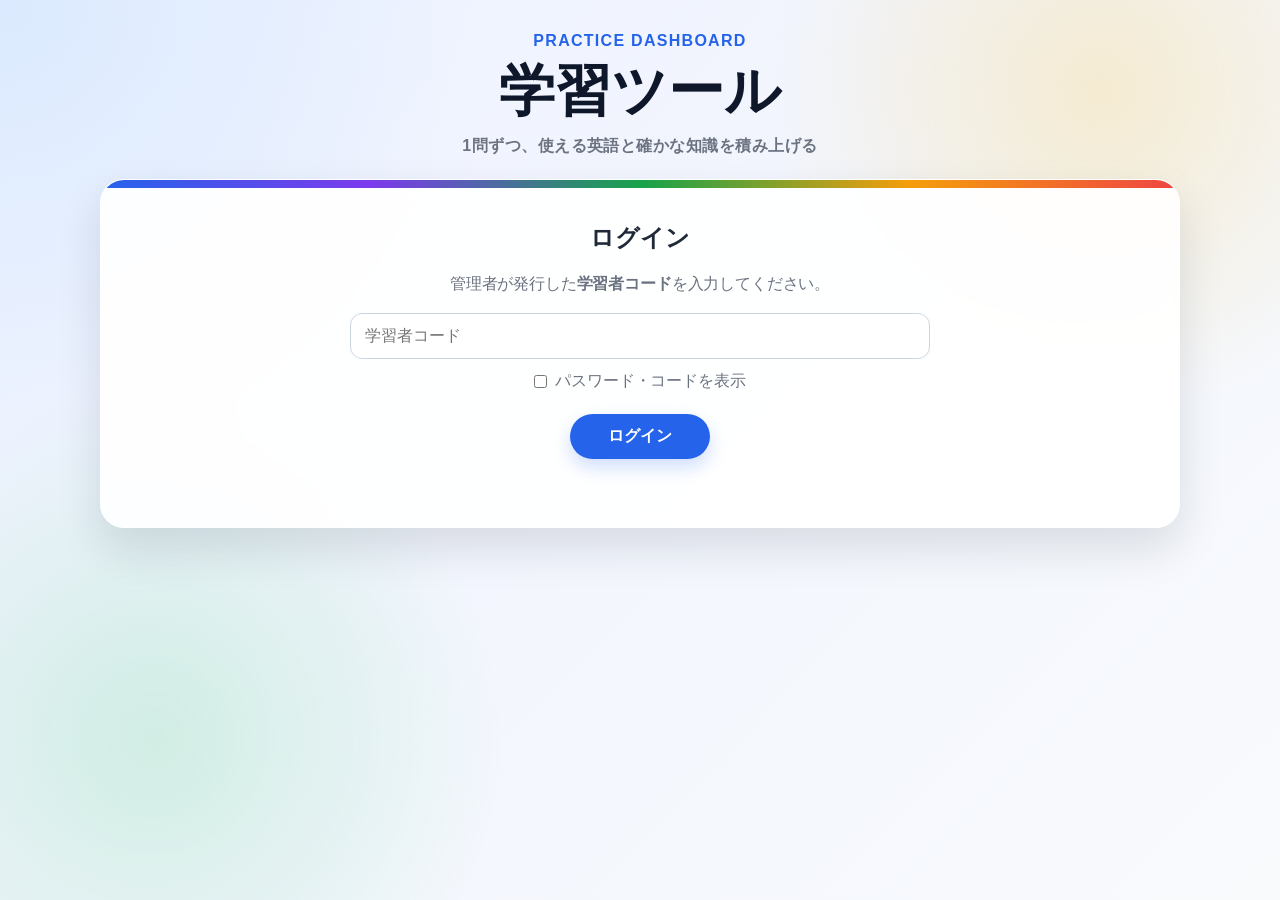
==== commit fe62bbb3: "Unify material settings and review dashboard" ====
--- a/index.html
+++ b/index.html
@@ -4,7 +4,7 @@
   <meta charset="UTF-8" />
   <meta name="viewport" content="width=device-width, initial-scale=1.0" />
   <title>学習ツール</title>
-  <link rel="stylesheet" href="style.css?v=restore-all-20260531" />
+  <link rel="stylesheet" href="style.css?v=unified-material-20260531" />
 </head>
 <body>
   <div class="app-shell">
@@ -43,26 +43,171 @@
       </section>
 
       <section id="menuScreen" class="hidden">
-        <div class="screen-head">
-          <div>
-            <h2>教材を選択してください</h2>
+        <div class="screen-head home-head">
+          <div>
+            <p class="eyebrow">Learning Quest</p>
+            <h2>ホーム</h2>
             <p id="studentStatus" class="muted"></p>
           </div>
-          <button id="logoutButton" class="secondary-button small-button">ログアウト</button>
-        </div>
-
-        <div class="stats-grid">
+          <div class="home-actions">
+            <button id="soundToggleButton" class="sound-toggle-button small-button" type="button" aria-pressed="true">音声：ON</button>
+            <button id="logoutButton" class="secondary-button small-button">ログアウト</button>
+          </div>
+        </div>
+
+        <section id="gameHomeHero" class="game-home-hero" aria-live="polite"></section>
+
+        <div class="stats-grid quest-stats">
           <div class="stat-card"><span>連続学習</span><strong id="streakDisplay">0日</strong></div>
           <div class="stat-card"><span>今日の解答数</span><strong id="todayCountDisplay">0問</strong></div>
           <div class="stat-card"><span>今日の正答率</span><strong id="todayAccuracyDisplay">-</strong></div>
         </div>
 
+        <section id="syncNoticeBanner" class="notice-banner" aria-live="polite">
+          <div class="notice-icon">↗</div>
+          <div>
+            <strong>スプレッドシートへの送信の画面の変更</strong>
+            <p>一問ずつ送信されるようになりました！結果画面では概要だけを確認できます。</p>
+            <small id="appsScriptStatusText">Apps Scriptの反映状況を確認中です。</small>
+          </div>
+        </section>
+
         <div id="adminQuickArea" class="admin-quick hidden">
           <button id="accessManagerButton" class="admin-card">学習者コード発行・確認</button>
           <button id="adminHistoryButton" class="admin-card">解答履歴を確認</button>
         </div>
 
-        <div id="materialCategoryArea"></div>
+        <section id="growthHomeArea" class="growth-home-card" aria-live="polite"></section>
+
+        <section id="learningCalendarHomeArea" class="home-learning-calendar" aria-live="polite"></section>
+
+        <section id="materialShelf" class="material-shelf">
+          <div class="section-title-row">
+            <div>
+              <p class="eyebrow">Materials</p>
+              <h2>教材へ</h2>
+              <p class="muted">教材が増えてきたため、カテゴリごとに整理しました。各教材から演習・進捗・総復習にアクセスできます。</p>
+            </div>
+            <button id="scrollToMaterialsButton" class="secondary-button small-button" type="button">教材一覧を見る</button>
+          </div>
+          <div id="materialCategoryArea" class="accordion-list"></div>
+        </section>
+      </section>
+
+
+
+      <section id="reviewDashboardScreen" class="hidden material-review-screen">
+        <div class="screen-head review-dashboard-head">
+          <div>
+            <p class="eyebrow">Material Review</p>
+            <h2 id="localReviewTitle">教材別ダッシュボード</h2>
+            <p id="localReviewMaterialLabel" class="muted">教材ごとの習得状況を確認します。</p>
+          </div>
+          <div class="review-head-actions">
+            <button id="localReviewSettingsButton" class="secondary-button small-button">復習条件</button>
+            <button id="localReviewBackButton" class="secondary-button small-button">教材選択へ戻る</button>
+          </div>
+        </div>
+
+        <div class="review-material-switcher">
+          <button id="localReviewPrevTypeButton" class="secondary-button small-button" aria-label="前の教材">‹ 前の教材</button>
+          <span>教材を切り替えて進捗を確認できます</span>
+          <button id="localReviewNextTypeButton" class="secondary-button small-button" aria-label="次の教材">次の教材 ›</button>
+        </div>
+
+        <div class="review-tabbar">
+          <button id="localReviewFooterMasteryButton" class="local-tab-button active" data-tab="mastery">習得状況</button>
+          <button id="localReviewFooterListButton" class="local-tab-button" data-tab="list">問題一覧</button>
+          <button id="localReviewFooterReviewButton" class="local-tab-button" data-tab="review">総復習</button>
+        </div>
+
+        <div id="localReviewSummaryPanel" class="review-summary-panel">
+          <div class="review-grid">
+            <article class="review-plant-card">
+              <span class="panel-label">Knowledge Plant</span>
+              <div id="localReviewPlant" class="plant-visual plant-stage-0" aria-hidden="true">
+                <div class="plant-sky">
+                  <div class="plant-stem"></div>
+                  <div class="plant-leaf leaf-left"></div>
+                  <div class="plant-leaf leaf-right"></div>
+                  <div class="plant-bloom"></div>
+                </div>
+                <div class="plant-soil">
+                  <span class="root root-a"></span>
+                  <span class="root root-b"></span>
+                  <span class="root root-c"></span>
+                </div>
+              </div>
+              <strong id="localReviewPlantMessage">正解が増えるほど、根が広がります。</strong>
+              <p class="muted">学習の目的は「点数」だけでなく、使える知識を育てることです。</p>
+            </article>
+
+            <article class="review-chart-card">
+              <span class="panel-label">Mastery Graph</span>
+              <div id="localReviewDonut" class="local-donut" style="--mastered-percent:0%; --review-percent:0%;">
+                <span id="localReviewDonutNumber">0%</span>
+              </div>
+              <div class="local-review-counts">
+                <div><strong id="localReviewMasteredCount">0問</strong><span><i class="dot mastered"></i>習得済</span></div>
+                <div><strong id="localReviewNeedReviewCount">0問</strong><span><i class="dot review"></i>要復習</span></div>
+                <div><strong id="localReviewUnlearnedCount">0問</strong><span><i class="dot unlearned"></i>未学習</span></div>
+              </div>
+            </article>
+          </div>
+
+          <div class="local-review-actions">
+            <button id="localReviewRandomButton">ランダムで練習</button>
+            <button id="localReviewReviewButton"><span id="localReviewTotalButton">復習 0問</span></button>
+          </div>
+
+          <div id="localReviewInsightArea"></div>
+        </div>
+
+        <div id="localReviewListPanel" class="local-review-list hidden"></div>
+
+        <div id="localReviewSettingsPanel" class="panel local-review-settings hidden">
+          <div class="settings-sheet-head">
+            <div>
+              <h3>復習条件</h3>
+              <p class="muted">抽出する問題の状態を選びます。</p>
+            </div>
+            <div>
+              <button id="localReviewResetButton" class="secondary-button small-button">リセット</button>
+              <button id="localReviewCloseSettingsButton" class="secondary-button small-button">閉じる</button>
+            </div>
+          </div>
+
+          <div class="review-setting-grid">
+            <label class="setting-check"><span><i class="dot mastered"></i><strong>習得済</strong><small>正解済みの問題も回転させます。</small></span><input id="localIncludeMastered" class="local-review-condition" type="checkbox" checked></label>
+            <label class="setting-check"><span><i class="dot review"></i><strong>要復習</strong><small>直近で不正解・要確認の問題を抽出します。</small></span><input id="localIncludeReview" class="local-review-condition" type="checkbox" checked></label>
+            <label class="setting-check"><span><i class="dot starred"></i><strong>？をつけた問題</strong><small>一覧で自分が気になった問題を出します。</small></span><input id="localIncludeStarred" class="local-review-condition" type="checkbox" checked></label>
+            <label class="setting-check"><span><i class="dot review"></i><strong>間違えた問題</strong><small>過去に間違えたことのある問題を抽出します。</small></span><input id="localIncludeWrong" class="local-review-condition" type="checkbox" checked></label>
+            <label class="setting-check"><span><i class="dot unlearned"></i><strong>未学習</strong><small>まだ解いた記録がない問題も含めます。</small></span><input id="localIncludeUnlearned" class="local-review-condition" type="checkbox" checked></label>
+          </div>
+
+          <div class="settings-stepper">
+            <strong>1回の学習問題数</strong>
+            <div><button id="localReviewCountMinus">−</button><span id="localReviewCountDisplay">1000問</span><button id="localReviewCountPlus">＋</button></div>
+          </div>
+
+          <div class="review-setting-grid two-col">
+            <div>
+              <h3>未学習の学習方法</h3>
+              <label class="radio-row">仕分け + クイズ<input type="radio" name="localUnlearnedMethod" value="sortQuiz"></label>
+              <label class="radio-row">クイズのみ<input type="radio" name="localUnlearnedMethod" value="quiz" checked></label>
+            </div>
+            <div>
+              <h3>復習の学習方法</h3>
+              <label class="radio-row">仕分け + クイズ<input type="radio" name="localReviewMethod" value="sortQuiz"></label>
+              <label class="radio-row">クイズのみ<input type="radio" name="localReviewMethod" value="quiz" checked></label>
+            </div>
+            <div>
+              <h3>一覧画面からの学習方法</h3>
+              <label class="radio-row">クイズのみ<input type="radio" name="localListMethod" value="quiz" checked></label>
+            </div>
+          </div>
+          <button class="done-button" id="localReviewDoneSettingsButton" type="button">設定完了</button>
+        </div>
       </section>
 
       <section id="adminAccessScreen" class="hidden">
@@ -114,60 +259,141 @@
         <button id="calendarBackButton" class="secondary-button">戻る</button>
       </section>
 
-      <section id="settingScreen" class="hidden">
-        <h2 id="settingTitle"></h2>
-        <p id="settingDescription" class="muted"></p>
-
-        <div id="commonSettings" class="settings-grid">
-          <label>
-            セクション
-            <select id="sectionSelect"></select>
-          </label>
-          <label>
-            問題数
-            <select id="questionCountSelect">
-              <option value="10">10問</option>
-              <option value="20" selected>20問</option>
-              <option value="30">30問</option>
-              <option value="50">50問</option>
-              <option value="100">100問</option>
-              <option value="custom">自分で入力</option>
-              <option value="all">すべて</option>
-            </select>
-            <input type="number" id="customQuestionCountInput" class="hidden" min="1" max="500" placeholder="問題数を入力" />
-          </label>
-          <label>
-            1問ごとの制限時間
-            <select id="timeLimitSelect">
-              <option value="0">制限なし</option>
-              <option value="15">15秒</option>
-              <option value="30">30秒</option>
-              <option value="45">45秒</option>
-              <option value="60">60秒</option>
-              <option value="90">90秒</option>
-              <option value="120">120秒</option>
-            </select>
-          </label>
-          <label>
-            正解表示から次へ進むまで
-            <select id="autoNextDelaySelect">
-              <option value="0">自動で進まない</option>
-              <option value="1000">1.0秒</option>
-              <option value="1600" selected>1.6秒</option>
-              <option value="2500">2.5秒</option>
-              <option value="4000">4.0秒</option>
-            </select>
-          </label>
-        </div>
-
-        <div id="vocabReviewArea" class="hidden panel">
-          <p id="settingMistakeCount"></p>
-          <button id="reviewButton" class="secondary-button">間違えた問題を復習</button>
-          <button id="clearStoredMistakesButton" class="secondary-button">間違い履歴を削除</button>
-        </div>
-
-        <button id="startButton">テスト開始</button>
-        <button id="backToMenuButton" class="secondary-button">教材選択へ戻る</button>
+      <section id="settingScreen" class="hidden material-unified-screen">
+        <div class="screen-head unified-material-head">
+          <div>
+            <p class="eyebrow">Material Quest</p>
+            <h2 id="settingTitle"></h2>
+            <p id="settingDescription" class="muted"></p>
+          </div>
+          <div class="unified-head-actions">
+            <button id="settingProgressRefreshButton" class="secondary-button small-button" type="button">進捗を更新</button>
+            <button id="backToMenuButton" class="secondary-button small-button" type="button">教材選択へ戻る</button>
+          </div>
+        </div>
+
+        <div class="unified-material-grid">
+          <article class="unified-card start-settings-card">
+            <span class="panel-label">Start Settings</span>
+            <h3>演習設定</h3>
+            <p class="muted">この画面だけで、設定・習得状況・総復習を確認できます。</p>
+
+            <div id="commonSettings" class="settings-grid unified-settings-grid">
+              <label>
+                セクション
+                <select id="sectionSelect"></select>
+              </label>
+              <label>
+                問題数
+                <select id="questionCountSelect">
+                  <option value="10">10問</option>
+                  <option value="20" selected>20問</option>
+                  <option value="30">30問</option>
+                  <option value="50">50問</option>
+                  <option value="100">100問</option>
+                  <option value="custom">自分で入力</option>
+                  <option value="all">すべて</option>
+                </select>
+                <input type="number" id="customQuestionCountInput" class="hidden" min="1" max="500" placeholder="問題数を入力" />
+              </label>
+              <label>
+                1問ごとの制限時間
+                <select id="timeLimitSelect">
+                  <option value="0">制限なし</option>
+                  <option value="15">15秒</option>
+                  <option value="30">30秒</option>
+                  <option value="45">45秒</option>
+                  <option value="60">60秒</option>
+                  <option value="90">90秒</option>
+                  <option value="120">120秒</option>
+                </select>
+              </label>
+              <label>
+                正解表示から次へ進むまで
+                <select id="autoNextDelaySelect">
+                  <option value="0">自動で進まない</option>
+                  <option value="1000">1.0秒</option>
+                  <option value="1600" selected>1.6秒</option>
+                  <option value="2500">2.5秒</option>
+                  <option value="4000">4.0秒</option>
+                </select>
+              </label>
+            </div>
+
+            <div id="vocabReviewArea" class="hidden panel compact-review-panel">
+              <p id="settingMistakeCount"></p>
+              <button id="reviewButton" class="secondary-button" type="button">間違えた問題を復習</button>
+              <button id="clearStoredMistakesButton" class="secondary-button" type="button">間違い履歴を削除</button>
+            </div>
+
+            <div class="start-action-row">
+              <button id="startButton" type="button">テスト開始</button>
+            </div>
+          </article>
+
+          <article id="settingReviewPanel" class="unified-card setting-review-card" aria-live="polite">
+            <div class="setting-review-head">
+              <div>
+                <span class="panel-label">Progress & Review</span>
+                <h3>習得状況と総復習</h3>
+              </div>
+              <button id="settingReviewListToggleButton" class="secondary-button small-button" type="button">問題一覧</button>
+            </div>
+
+            <div class="setting-review-visual-grid">
+              <div>
+                <div id="settingReviewPlant" class="plant-visual plant-stage-0" aria-hidden="true">
+                  <div class="plant-sky">
+                    <div class="plant-stem"></div>
+                    <div class="plant-leaf leaf-left"></div>
+                    <div class="plant-leaf leaf-right"></div>
+                    <div class="plant-bloom"></div>
+                  </div>
+                  <div class="plant-soil">
+                    <span class="root root-a"></span>
+                    <span class="root root-b"></span>
+                    <span class="root root-c"></span>
+                  </div>
+                </div>
+                <strong id="settingReviewPlantMessage" class="setting-plant-message">正解が増えるほど、知識の根が広がります。</strong>
+              </div>
+              <div>
+                <div id="settingReviewDonut" class="local-donut compact-donut" style="--mastered-percent:0%; --review-percent:0%;">
+                  <span id="settingReviewDonutNumber">0%</span>
+                </div>
+                <div class="local-review-counts setting-review-counts">
+                  <div><strong id="settingReviewMasteredCount">0問</strong><span><i class="dot mastered"></i>習得済</span></div>
+                  <div><strong id="settingReviewNeedReviewCount">0問</strong><span><i class="dot review"></i>要復習</span></div>
+                  <div><strong id="settingReviewUnlearnedCount">0問</strong><span><i class="dot unlearned"></i>未学習</span></div>
+                </div>
+              </div>
+            </div>
+
+            <details class="setting-review-conditions" open>
+              <summary>総復習の抽出条件</summary>
+              <div class="setting-filter-grid">
+                <label><input id="settingIncludeMastered" type="checkbox" checked> 習得済</label>
+                <label><input id="settingIncludeReview" type="checkbox" checked> 要復習</label>
+                <label><input id="settingIncludeStarred" type="checkbox" checked> ？をつけた問題</label>
+                <label><input id="settingIncludeWrong" type="checkbox" checked> 間違えた問題</label>
+                <label><input id="settingIncludeUnlearned" type="checkbox" checked> 未学習</label>
+              </div>
+              <div class="settings-stepper setting-stepper-inline">
+                <strong>総復習の問題数</strong>
+                <div><button id="settingReviewCountMinus" type="button">−</button><span id="settingReviewCountDisplay">1000問</span><button id="settingReviewCountPlus" type="button">＋</button></div>
+              </div>
+            </details>
+
+            <div class="local-review-actions setting-review-actions">
+              <button id="settingReviewRandomButton" type="button">ランダムで練習</button>
+              <button id="settingReviewReviewButton" type="button"><span id="settingReviewTotalButton">総復習 0問</span></button>
+            </div>
+
+            <div id="settingReviewInsightArea"></div>
+          </article>
+        </div>
+
+        <div id="settingReviewListPanel" class="local-review-list setting-review-list hidden"></div>
       </section>
 
       <section id="writingScreen" class="hidden">
@@ -207,24 +433,31 @@
         <button id="quitButton" class="quit-button">途中で終了する</button>
       </section>
 
-      <section id="resultScreen" class="hidden">
-        <h2>結果</h2>
-        <div id="motivationMessage" class="motivation-box"></div>
-        <p id="scoreDisplay"></p>
-        <p id="dateDisplay"></p>
-        <p id="timeDisplay"></p>
-        <p id="sendStatusDisplay"></p>
+      <section id="resultScreen" class="hidden result-screen">
+        <div class="result-hero">
+          <p class="eyebrow">Session Result</p>
+          <h2>学習結果</h2>
+          <div id="motivationMessage" class="motivation-box"></div>
+        </div>
+        <div class="result-summary-grid">
+          <p id="scoreDisplay" class="result-summary-card main-result-card"></p>
+          <p id="dateDisplay" class="result-summary-card"></p>
+          <p id="timeDisplay" class="result-summary-card"></p>
+          <p id="sendStatusDisplay" class="result-summary-card sync-result-card"></p>
+        </div>
         <div id="mistakeArea"></div>
-        <button id="retryMistakesButton" class="secondary-button hidden">今回のミスを解き直す</button>
-        <button id="restartButton">同じ教材の問題選択へ戻る</button>
-        <button id="resultMenuButton" class="secondary-button">教材選択へ戻る</button>
+        <div class="result-actions">
+          <button id="restartButton">同じ教材の問題選択へ戻る</button>
+          <button id="retryMistakesButton" class="secondary-button hidden">今回のミスを解き直す</button>
+          <button id="resultMenuButton" class="secondary-button">教材選択へ戻る</button>
+        </div>
       </section>
 
       <section id="historyScreen" class="hidden">
         <div class="screen-head">
           <div>
             <h2>解答履歴</h2>
-            <p class="muted">この端末に保存された履歴です。Google Apps Scriptを設定すると、スプレッドシートにも送信できます。</p>
+            <p class="muted">この端末に保存された履歴です。今回の版では解答・Writingの記録はlocalStorageに保存します。</p>
           </div>
           <button id="historyBackButton" class="secondary-button small-button">戻る</button>
         </div>
@@ -239,6 +472,6 @@
     </main>
   </div>
 
-  <script src="script.js?v=restore-all-20260531"></script>
+  <script src="script.js?v=unified-material-20260531"></script>
 </body>
 </html>
--- a/style.css
+++ b/style.css
@@ -767,924 +767,1702 @@
 }
 #nextButton { background: linear-gradient(135deg, #0f766e, #2563eb); }
 
-
 /* =========================================================
-   Error correction update: identify mistake → revise phrase
+   Local Review / iPhone-style dashboard
+   - 既存教材・判定ロジックは触らず、総復習画面だけ追加
 ========================================================= */
-.error-correction-prompt {
-  max-width: 860px;
-  margin: 0 auto 16px;
+
+.review-launch-card {
+  border-color: rgba(20, 184, 166, 0.35) !important;
+  background: linear-gradient(135deg, rgba(20, 184, 166, 0.16), rgba(99, 102, 241, 0.10)) !important;
+}
+
+.local-review-screen {
+  --lr-bg: #1f1f20;
+  --lr-card: #2b2b2d;
+  --lr-card-2: #363638;
+  --lr-text: #f6f6f7;
+  --lr-muted: #a9a9b2;
+  --lr-line: rgba(142, 142, 160, 0.28);
+  --lr-mastered: #10cdb6;
+  --lr-review: #ff5271;
+  --lr-unlearned: #5e6077;
+  --lr-starred: #9b5ab6;
+  position: relative;
+  min-height: min(860px, calc(100vh - 40px));
+  max-width: 470px;
+  margin: 0 auto;
+  padding: max(16px, env(safe-area-inset-top)) 16px 96px;
+  color: var(--lr-text);
+  background: var(--lr-bg);
+  border-radius: 0;
+  overflow: hidden;
+  box-shadow: 0 30px 70px rgba(0, 0, 0, 0.28);
+}
+
+.local-review-screen .muted { color: var(--lr-muted); }
+
+.phone-status-space {
+  height: 8px;
+}
+
+.local-review-topbar,
+.local-review-subbar,
+.settings-sheet-head {
+  display: flex;
+  align-items: center;
+  justify-content: space-between;
+  gap: 12px;
+}
+
+.local-review-topbar {
+  min-height: 56px;
+  font-size: 1.2rem;
+}
+
+.round-icon-button,
+.plain-arrow,
+.pill-button {
+  border: 1px solid rgba(255, 255, 255, 0.09);
+  background: rgba(255, 255, 255, 0.06);
+  color: var(--lr-text);
+  box-shadow: inset 0 1px 0 rgba(255, 255, 255, 0.06);
+}
+
+.round-icon-button {
+  width: 52px;
+  height: 52px;
+  padding: 0;
+  border-radius: 50%;
+  font-size: 1.7rem;
+  line-height: 1;
+}
+
+.pill-button {
+  width: auto;
+  min-width: 92px;
+  height: 52px;
+  padding: 0 18px;
+  border-radius: 28px;
+}
+
+.plain-arrow {
+  width: 44px;
+  height: 44px;
+  padding: 0;
+  border: none;
+  background: transparent;
+  color: #aeb0ba;
+  font-size: 2.4rem;
+  box-shadow: none;
+}
+
+.local-review-subbar {
+  margin-top: 12px;
+  text-align: center;
+}
+
+.local-review-subbar h2 {
+  margin: 0;
+  color: var(--lr-text);
+  font-size: 1.15rem;
+}
+
+.local-review-subbar p {
+  margin: 4px 0 0;
+  font-size: .8rem;
+}
+
+.local-review-main {
+  margin-top: 112px;
+}
+
+.local-donut {
+  --mastered-percent: 0%;
+  width: 256px;
+  height: 256px;
+  margin: 0 auto;
+  display: grid;
+  place-items: center;
+  border-radius: 50%;
+  background: conic-gradient(var(--lr-mastered) 0 var(--mastered-percent), var(--lr-review) var(--mastered-percent) calc(var(--mastered-percent) + 6%), var(--lr-unlearned) 0 100%);
+  position: relative;
+}
+
+.local-donut::after {
+  content: "";
+  position: absolute;
+  inset: 28px;
+  border-radius: 50%;
+  background: var(--lr-bg);
+}
+
+.local-donut span {
+  position: relative;
+  z-index: 1;
+  color: var(--lr-text);
+  font-size: clamp(2.6rem, 12vw, 4.2rem);
+  font-weight: 300;
+  letter-spacing: -.06em;
+}
+
+.local-review-counts {
+  display: grid;
+  grid-template-columns: repeat(3, 1fr);
+  gap: 8px;
+  margin: 72px 0 32px;
+  text-align: center;
+}
+
+.local-review-counts strong {
+  display: block;
+  color: var(--lr-text);
+  font-size: clamp(1.8rem, 7vw, 2.6rem);
+  font-weight: 400;
+  letter-spacing: -.04em;
+}
+
+.local-review-counts span {
+  display: flex;
+  align-items: center;
+  justify-content: center;
+  gap: 6px;
+  color: var(--lr-muted);
+  font-size: .95rem;
+}
+
+.dot {
+  display: inline-block;
+  width: 16px;
+  height: 16px;
+  border-radius: 50%;
+  vertical-align: middle;
+}
+.dot.mastered { background: var(--lr-mastered); }
+.dot.review { background: var(--lr-review); }
+.dot.unlearned { background: var(--lr-unlearned); }
+.dot.starred { background: var(--lr-starred); }
+
+.local-review-actions {
+  display: grid;
+  grid-template-columns: 1fr 1fr;
+  gap: 16px;
+}
+
+.local-review-actions button,
+.done-button {
+  min-height: 50px;
+  border: none;
+  border-radius: 7px;
+  background: #f7f7f8;
+  color: #1f1f20;
+  font-weight: 800;
+  box-shadow: 0 2px 0 rgba(0, 0, 0, 0.16);
+}
+
+.local-insight-card {
+  margin-top: 24px;
   padding: 18px;
+  border: 1px solid var(--lr-line);
   border-radius: 22px;
-  background: linear-gradient(180deg, #ffffff, #f8fafc);
-  border: 1px solid var(--border);
+  background: rgba(255, 255, 255, 0.045);
+}
+
+.local-insight-card p {
+  margin: 8px 0 0;
+  color: var(--lr-muted);
+}
+
+.local-review-list {
+  margin-top: 24px;
+  max-height: calc(100vh - 190px);
+  overflow-y: auto;
+  padding-bottom: 86px;
+}
+
+.local-review-row {
+  display: grid;
+  grid-template-columns: 42px 1fr auto;
+  gap: 10px;
+  align-items: center;
+  margin: 10px 0;
+  padding: 12px;
+  border: 1px solid var(--lr-line);
+  border-radius: 18px;
+  background: rgba(255, 255, 255, 0.045);
+}
+
+.local-review-row strong,
+.local-review-row span {
+  display: block;
+}
+
+.local-review-row span {
+  color: var(--lr-muted);
+  font-size: .82rem;
+  margin-top: 3px;
+}
+
+.star-button {
+  width: 36px;
+  height: 36px;
+  padding: 0;
+  border-radius: 50%;
+  border: 1px solid var(--lr-line);
+  background: rgba(255,255,255,.04);
+  color: var(--lr-muted);
+}
+
+.star-button.active {
+  background: var(--lr-starred);
+  color: white;
+  border-color: transparent;
+}
+
+.local-review-settings {
+  position: fixed;
+  inset: 0;
+  z-index: 20;
+  max-width: 470px;
+  margin: 0 auto;
+  padding: max(18px, env(safe-area-inset-top)) 16px max(24px, env(safe-area-inset-bottom));
+  color: var(--lr-text);
+  background: var(--lr-bg);
+  overflow-y: auto;
+}
+
+.local-review-settings h3 {
+  margin: 24px 0 12px;
+  color: var(--lr-text);
+}
+
+.setting-check,
+.radio-row {
+  display: flex;
+  align-items: center;
+  justify-content: space-between;
+  gap: 14px;
+  min-height: 58px;
+  padding: 8px 0;
+  border-bottom: 1px solid transparent;
+  color: var(--lr-text);
+}
+
+.setting-check span {
+  display: grid;
+  grid-template-columns: 20px 1fr;
+  gap: 0 10px;
+  align-items: center;
+}
+
+.setting-check small {
+  grid-column: 2;
+  color: var(--lr-muted);
+}
+
+.setting-check input[type="checkbox"],
+.radio-row input[type="radio"] {
+  width: 30px;
+  height: 30px;
+  accent-color: #f7f7f8;
+}
+
+.settings-stepper {
+  display: flex;
+  justify-content: space-between;
+  align-items: center;
+  gap: 12px;
+  padding: 18px 0;
+  border-top: 1px solid var(--lr-line);
+  border-bottom: 1px solid var(--lr-line);
+}
+
+.settings-stepper div {
+  display: flex;
+  align-items: center;
+  gap: 12px;
+  font-size: 2rem;
+  font-weight: 700;
+}
+
+.settings-stepper button {
+  width: 38px;
+  height: 38px;
+  padding: 0;
+  border: none;
+  border-radius: 50%;
+  background: transparent;
+  color: var(--lr-text);
+  font-size: 2rem;
+  box-shadow: none;
+}
+
+.done-button {
+  width: 100%;
+  margin: 20px 0 36px;
+}
+
+.local-review-tabbar {
+  position: fixed;
+  left: 50%;
+  bottom: max(10px, env(safe-area-inset-bottom));
+  transform: translateX(-50%);
+  display: grid;
+  grid-template-columns: repeat(3, 1fr);
+  width: min(328px, calc(100vw - 54px));
+  padding: 4px;
+  border: 1px solid rgba(255,255,255,.12);
+  border-radius: 36px;
+  background: rgba(59,59,62,.86);
+  backdrop-filter: blur(20px);
+  z-index: 10;
+}
+
+.local-tab-button {
+  min-height: 62px;
+  padding: 7px 8px;
+  border: none;
+  border-radius: 31px;
+  background: transparent;
+  color: #fff;
+  font-size: 1.2rem;
+  box-shadow: none;
+}
+
+.local-tab-button span {
+  display: block;
+  margin-top: 2px;
+  font-size: .72rem;
+}
+
+.local-tab-button.active {
+  background: rgba(255, 255, 255, 0.16);
+}
+
+.choice-button.ready-to-submit {
+  outline: 2px solid rgba(20, 184, 166, .55);
+  outline-offset: 2px;
+}
+
+.polaris-question-wrap {
   text-align: left;
-}
-.error-sentence {
+  font-size: 1rem;
+}
+
+.polaris-passage-card,
+.polaris-question-card,
+.error-correction-card {
+  padding: 16px;
   margin: 12px 0;
-  padding: 16px;
-  border-radius: 16px;
+  border: 1px solid rgba(148, 163, 184, .28);
+  border-radius: 20px;
+  background: rgba(255, 255, 255, .72);
+  line-height: 1.75;
+}
+
+.polaris-passage-card {
+  max-height: 42vh;
+  overflow-y: auto;
+}
+
+.polaris-passage-card span,
+.polaris-question-card span,
+.source-expression span,
+.target-expression span,
+.task-badge {
+  display: block;
+  margin-bottom: 6px;
+  color: #64748b;
+  font-size: .78rem;
+  font-weight: 800;
+  letter-spacing: .06em;
+}
+
+.double-press-hint {
+  margin-top: 8px;
+  color: #64748b;
+  font-size: .86rem;
+}
+
+.error-choice-grid {
+  display: grid;
+  gap: 10px;
+  margin-top: 14px;
+}
+
+.feedback-stats {
+  display: flex;
+  flex-wrap: wrap;
+  gap: 8px;
+  margin-top: 10px;
+}
+
+.feedback-stats span {
+  padding: 4px 9px;
+  border-radius: 999px;
+  background: rgba(255, 255, 255, .65);
+  color: #0f172a;
+  font-size: .78rem;
+  font-weight: 700;
+}
+
+.celebration-badge {
+  position: fixed;
+  left: 50%;
+  top: 18%;
+  transform: translateX(-50%);
+  z-index: 9999;
+  min-width: 180px;
+  padding: 14px 18px;
+  border-radius: 999px;
+  background: rgba(15, 23, 42, .82);
+  color: #fff;
+  text-align: center;
+  box-shadow: 0 18px 60px rgba(0,0,0,.28);
+  backdrop-filter: blur(10px);
+  animation: badgePop 1.1s ease forwards;
+}
+
+.celebration-badge strong,
+.celebration-badge span { display:block; }
+.celebration-badge span { font-size: .78rem; opacity: .82; margin-top: 2px; }
+.correct-flash .app-shell { animation: correctGlow .8s ease; }
+
+@keyframes badgePop {
+  0% { opacity: 0; transform: translateX(-50%) scale(.82) translateY(8px); }
+  16% { opacity: 1; transform: translateX(-50%) scale(1.03) translateY(0); }
+  100% { opacity: 0; transform: translateX(-50%) scale(.96) translateY(-10px); }
+}
+
+@keyframes correctGlow {
+  0%, 100% { filter: none; }
+  45% { filter: drop-shadow(0 0 22px rgba(20,184,166,.28)); }
+}
+
+@media (max-width: 520px) {
+  .local-review-screen,
+  .local-review-settings {
+    max-width: none;
+    min-height: 100vh;
+    border-radius: 0;
+  }
+  .local-review-main { margin-top: 82px; }
+  .local-donut { width: 230px; height: 230px; }
+  .local-review-counts { margin-top: 56px; }
+  .settings-stepper { align-items: flex-start; flex-direction: column; }
+}
+
+@media (prefers-reduced-motion: reduce) {
+  .celebration-badge,
+  .correct-flash .app-shell { animation: none; }
+}
+
+body.local-review-active .app-header {
+  display: none;
+}
+body.local-review-active .app-shell {
+  max-width: none;
+  min-height: 100vh;
+  padding: 0;
+  background: #1f1f20;
+}
+body.local-review-active .container {
+  width: 100%;
+  max-width: none;
+  padding: 0;
+}
+
+/* =========================================================
+   2026-05-31 Clear Growth Update
+   - 参考アプリの機能だけを取り入れ、既存サイトの明るいカードUIを主にする
+   - iPhone風の読みやすいシステムフォント
+   - 教材カテゴリはアコーディオン、総復習は教材ごとにアクセス
+========================================================= */
+
+body {
+  font-family: -apple-system, BlinkMacSystemFont, "SF Pro Text", "SF Pro Display", "Hiragino Sans", "Yu Gothic", "Yu Gothic UI", Meiryo, sans-serif;
+  letter-spacing: -0.01em;
+}
+
+button, input, select, textarea {
+  font-family: inherit;
+}
+
+/* dark full-screen styleを無効化し、既存の学習サイトの見た目へ戻す */
+body.local-review-active .app-header { display: flex; }
+body.local-review-active .app-shell {
+  max-width: 1080px;
+  min-height: auto;
+  padding: 0;
+  background: transparent;
+}
+body.local-review-active .container {
+  max-width: none;
+  padding: clamp(22px, 4vw, 42px);
+}
+
+.accordion-list {
+  display: grid;
+  gap: 18px;
+  margin-top: 22px;
+}
+
+.category-section {
+  display: block;
+  padding: 0;
+  border-radius: 26px;
+  background: rgba(255,255,255,.9);
+  border: 1px solid rgba(226,232,240,.95);
+  box-shadow: 0 16px 34px rgba(15,23,42,.08);
+  overflow: hidden;
+}
+.category-section::after { display: none; }
+.category-section[open] { box-shadow: 0 22px 44px rgba(15,23,42,.11); }
+.category-head {
+  display: grid;
+  grid-template-columns: 1fr auto auto;
+  align-items: center;
+  gap: 14px;
+  padding: 20px 22px;
+  margin: 0;
+  cursor: pointer;
+  list-style: none;
+}
+.category-head::-webkit-details-marker { display: none; }
+.category-head p { margin: 5px 0 0; }
+.category-tip {
+  position: relative;
+  z-index: 1;
+  white-space: nowrap;
+  background: #f1f5f9;
+}
+.accordion-marker {
+  width: 34px;
+  height: 34px;
+  border-radius: 50%;
+  display: grid;
+  place-items: center;
   background: #f8fafc;
-  border: 1px solid #e5e7eb;
+  border: 1px solid #e2e8f0;
+}
+.accordion-marker::before {
+  content: "+";
+  color: #334155;
+  font-weight: 900;
+  font-size: 20px;
+  line-height: 1;
+}
+.category-section[open] .accordion-marker::before { content: "−"; }
+.category-section .material-grid {
+  padding: 0 22px 22px;
+}
+
+.material-card-wrap {
+  display: grid;
+  gap: 9px;
+  min-width: 0;
+}
+.material-card-wrap .material-card {
+  width: 100%;
+  min-height: 148px;
+}
+.material-progress-button,
+.material-progress-note {
+  width: 100%;
+  min-width: auto;
+  margin: 0;
+  padding: 10px 12px;
+  border-radius: 14px;
+  font-size: 14px;
+  box-shadow: none;
+}
+.material-progress-button {
+  background: #f8fafc;
   color: #0f172a;
-  font-size: clamp(19px, 3vw, 27px);
-  font-weight: 900;
-  line-height: 1.65;
-}
-.error-choice-grid {
-  display: grid;
-  grid-template-columns: repeat(3, minmax(0, 1fr));
-  gap: 12px;
-  max-width: 860px;
-  margin: 12px auto;
-}
-.error-choice-button {
-  min-height: 68px;
-  text-align: center;
-  font-size: 17px;
-}
-.tap-only-note {
-  max-width: 820px;
-  margin: 8px auto 12px;
-  padding: 10px 12px;
+  border: 1px solid #dbe3ef;
+}
+.material-progress-button:hover {
+  background: #ecfeff;
+  color: #0f766e;
+  transform: translateY(-1px);
+}
+.material-progress-note {
+  display: grid;
+  place-items: center;
+  min-height: 42px;
+  color: #94a3b8;
+  background: #f8fafc;
+  border: 1px dashed #cbd5e1;
+  font-weight: 700;
+}
+
+.panel-label {
+  display: inline-flex;
+  align-items: center;
+  gap: 6px;
+  padding: 5px 10px;
   border-radius: 999px;
-  background: #ecfeff;
-  color: #155e75;
-  font-weight: 900;
-}
-.no-keyboard-input {
-  background: #f8fafc;
-  cursor: default;
-  caret-color: transparent;
-}
-@media (max-width: 820px) {
-  .error-choice-grid { grid-template-columns: 1fr; }
-  .error-choice-button { min-height: auto; text-align: left; }
-  .error-sentence { font-size: 18px; }
-}
-
-/* =========================================================
-   Polaris 3 readability + double-press choice answering
-========================================================= */
-.choice-submit-note {
-  max-width: 860px;
-  margin: 8px auto 14px;
-  padding: 10px 14px;
-  border-radius: 999px;
-  background: #eff6ff;
+  background: rgba(37, 99, 235, .09);
   color: #1d4ed8;
-  border: 1px solid #bfdbfe;
-  font-size: 14px;
-  font-weight: 900;
-  line-height: 1.6;
-}
-
-.choice-button.ready-to-submit {
-  outline: 3px solid rgba(37, 99, 235, 0.26);
-  outline-offset: 2px;
-}
-
-.choice-button.ready-to-submit::after {
-  content: "もう一度で回答";
-  float: right;
-  margin-left: 12px;
-  padding: 2px 8px;
-  border-radius: 999px;
-  background: rgba(255, 255, 255, 0.24);
   font-size: 12px;
   font-weight: 900;
-  letter-spacing: 0.02em;
-}
-
-.choice-button.selected.ready-to-submit::after {
-  color: #ffffff;
-}
-
-.error-choice-button.ready-to-submit::after {
-  content: "もう一度で次へ";
-}
-
-.polaris-question-wrap {
-  max-width: 920px;
-  margin: 14px auto 12px;
-  font-size: 16px;
-  font-weight: 500;
-  line-height: 1.8;
+  letter-spacing: .08em;
+  text-transform: uppercase;
+}
+
+.growth-home-card {
+  display: grid;
+  grid-template-columns: minmax(0, 1.4fr) minmax(240px, .8fr);
+  align-items: center;
+  gap: 20px;
+  margin: 20px 0 24px;
+  padding: 22px;
+  border-radius: 28px;
   text-align: left;
-}
-
-.polaris-meta {
-  display: inline-flex;
-  align-items: center;
-  gap: 8px;
-  margin-bottom: 10px;
-  padding: 6px 12px;
+  background:
+    radial-gradient(circle at 90% 12%, rgba(34, 197, 94, .18), transparent 30%),
+    linear-gradient(135deg, rgba(255,255,255,.96), rgba(240,253,250,.9));
+  border: 1px solid rgba(187, 247, 208, .75);
+  box-shadow: 0 18px 36px rgba(15, 23, 42, .08);
+}
+.growth-copy h3 {
+  margin: 12px 0 8px;
+  color: #0f172a;
+  font-size: clamp(22px, 3vw, 32px);
+}
+.growth-copy p {
+  margin: 0;
+  color: #475569;
+  line-height: 1.75;
+  font-weight: 650;
+}
+.growth-stats {
+  display: flex;
+  flex-wrap: wrap;
+  gap: 10px;
+  margin-top: 16px;
+}
+.growth-stats span {
+  padding: 8px 12px;
   border-radius: 999px;
-  background: #ecfdf5;
-  color: #15803d;
-  border: 1px solid #bbf7d0;
-  font-size: 13px;
-  font-weight: 900;
-}
-
-.polaris-instruction {
-  margin: 8px 0 14px;
-  color: #334155;
-  font-size: clamp(15px, 2vw, 17px);
+  background: rgba(255,255,255,.74);
+  border: 1px solid #dbe3ef;
+  color: #475569;
   font-weight: 800;
 }
-
-.polaris-passage-card,
-.polaris-question-card {
-  margin: 14px auto;
-  padding: 16px 18px;
-  border-radius: 20px;
-  background: #ffffff;
-  border: 1px solid #dbe3ef;
-  box-shadow: 0 12px 24px rgba(15, 23, 42, 0.07);
-}
-
-.polaris-passage-card {
-  background: linear-gradient(180deg, #ffffff, #f8fafc);
-  border-left: 7px solid #16a34a;
-}
-
-.polaris-question-card {
-  background: linear-gradient(180deg, #fefce8, #ffffff);
-  border-left: 7px solid #eab308;
-}
-
-.polaris-card-label {
-  display: inline-flex;
-  margin-bottom: 10px;
-  padding: 4px 10px;
-  border-radius: 999px;
-  background: #f1f5f9;
+.growth-stats strong {
+  margin-right: 4px;
+  color: #0f766e;
+  font-size: 20px;
+}
+.growth-plant-wrap { text-align: center; }
+.growth-next {
+  margin: 10px 0 0;
   color: #475569;
-  font-size: 12px;
-  font-weight: 900;
-  letter-spacing: 0.08em;
-}
-
-.polaris-passage-text,
-.polaris-question-text {
-  color: #0f172a;
-  overflow-wrap: anywhere;
-  word-break: normal;
-}
-
-.polaris-passage-text {
-  max-height: min(58vh, 560px);
-  overflow-y: auto;
-  padding-right: 6px;
-  font-size: clamp(16px, 2.4vw, 19px);
-  line-height: 1.9;
-}
-
-.polaris-passage-text strong {
-  display: inline-block;
-  margin-top: 10px;
-  margin-right: 6px;
-  color: #166534;
-  font-size: 0.95em;
-}
-
-.polaris-question-text {
-  font-size: clamp(17px, 2.6vw, 22px);
-  line-height: 1.75;
-  font-weight: 900;
-}
-
-@media (max-width: 820px) {
-  .choice-submit-note {
-    border-radius: 16px;
-    font-size: 13px;
-    text-align: left;
-  }
-
-  .choice-button.ready-to-submit::after {
-    display: block;
-    float: none;
-    width: fit-content;
-    margin: 8px 0 0;
-  }
-
-  .polaris-question-wrap {
-    width: 100%;
-    margin: 8px auto;
-    font-size: 15px;
-  }
-
-  .polaris-passage-card,
-  .polaris-question-card {
-    padding: 14px;
-    border-radius: 18px;
-  }
-
-  .polaris-passage-text {
-    max-height: 52vh;
-    font-size: 16px;
-    line-height: 1.85;
-  }
-
-  .polaris-question-text {
-    font-size: 17px;
-    line-height: 1.7;
-  }
-}
-
-/* =========================================================
-   Motivational feedback update: meaningful correct/wrong effects
-   - Keeps previous Polaris, double-press, password, Enter, and CSV features intact
-========================================================= */
-.feedback-card.feedback-achievement,
-.feedback-card.feedback-insight {
+  font-weight: 800;
+}
+.growth-next strong { color: #15803d; }
+
+.plant-visual {
+  --root-progress: 18%;
+  width: min(240px, 62vw);
+  height: 230px;
+  margin: 0 auto;
   position: relative;
+  display: grid;
+  grid-template-rows: 1fr 62px;
+  filter: drop-shadow(0 12px 24px rgba(15,23,42,.12));
+}
+.plant-sky {
+  position: relative;
+  border-radius: 28px 28px 18px 18px;
+  background: linear-gradient(180deg, #ecfeff, #f8fafc);
+  border: 1px solid #dbeafe;
   overflow: hidden;
-  align-items: stretch;
-  gap: 16px;
-  padding: 18px;
-}
-
-.feedback-achievement {
-  background:
-    radial-gradient(circle at 10% 15%, rgba(250, 204, 21, 0.22), transparent 28%),
-    linear-gradient(135deg, #ecfdf5, #eff6ff 58%, #fefce8);
-  border: 1px solid #86efac;
-}
-
-.feedback-insight {
-  background:
-    radial-gradient(circle at 12% 18%, rgba(251, 146, 60, 0.18), transparent 30%),
-    linear-gradient(135deg, #fff7ed, #f8fafc 56%, #eef2ff);
-  border: 1px solid #fed7aa;
-}
-
-.feedback-achievement::before,
-.feedback-insight::before {
+}
+.plant-soil {
+  position: relative;
+  margin: -4px auto 0;
+  width: 76%;
+  height: 64px;
+  border-radius: 0 0 42px 42px;
+  background: linear-gradient(180deg, #92400e, #78350f);
+  overflow: hidden;
+}
+.plant-soil::before {
   content: "";
   position: absolute;
   inset: 0;
-  pointer-events: none;
-  background: linear-gradient(110deg, transparent 0%, rgba(255,255,255,.45) 42%, transparent 62%);
-  transform: translateX(-120%);
-  animation: shineSweep 1.15s ease-out forwards;
-}
-
-.feedback-main {
-  flex: 1 1 auto;
-  min-width: 0;
-}
-
-.feedback-title-row {
-  display: flex;
-  flex-wrap: wrap;
-  align-items: center;
-  gap: 10px;
-}
-
-.achievement-icon,
-.insight-icon {
-  width: 64px;
-  height: 64px;
-  border-radius: 22px;
-  box-shadow: inset 0 0 0 1px rgba(255,255,255,.75), 0 12px 24px rgba(15,23,42,.12);
-  animation: iconPop .48s cubic-bezier(.2, 1.35, .36, 1) both;
-}
-
-.achievement-icon {
-  background: linear-gradient(135deg, #fef3c7, #dcfce7);
-}
-
-.insight-icon {
-  background: linear-gradient(135deg, #ffedd5, #e0f2fe);
-}
-
-.streak-pill {
-  display: inline-flex;
-  align-items: center;
-  justify-content: center;
-  padding: 5px 11px;
+  width: var(--root-progress);
+  background: linear-gradient(90deg, rgba(252,211,77,.42), transparent);
+  transition: width .35s ease;
+}
+.plant-stem {
+  position: absolute;
+  left: 50%;
+  bottom: 0;
+  width: 10px;
+  height: 24px;
+  border-radius: 999px 999px 0 0;
+  background: #16a34a;
+  transform: translateX(-50%);
+  transform-origin: bottom;
+  transition: height .3s ease;
+}
+.plant-leaf, .plant-bloom {
+  position: absolute;
+  opacity: 0;
+  transform: scale(.7);
+  transition: opacity .25s ease, transform .25s ease;
+}
+.plant-leaf {
+  width: 44px;
+  height: 26px;
+  border-radius: 32px 2px 32px 2px;
+  background: linear-gradient(135deg, #22c55e, #15803d);
+  bottom: 32px;
+  left: calc(50% - 6px);
+}
+.leaf-left { transform-origin: right center; transform: rotate(-34deg) scale(.7); }
+.leaf-right {
+  left: auto;
+  right: calc(50% - 6px);
+  border-radius: 2px 32px 2px 32px;
+  transform-origin: left center;
+  transform: rotate(34deg) scale(.7);
+}
+.plant-bloom {
+  left: 50%;
+  bottom: 98px;
+  width: 48px;
+  height: 48px;
+  margin-left: -24px;
+  border-radius: 50%;
+  background: radial-gradient(circle, #fde68a 0 18%, #fb7185 20% 58%, #f43f5e 60% 100%);
+}
+.root {
+  position: absolute;
+  top: 8px;
+  left: 50%;
+  width: 3px;
+  height: 34px;
   border-radius: 999px;
-  background: linear-gradient(135deg, #f97316, #facc15);
-  color: #7c2d12;
-  font-size: 13px;
-  font-weight: 900;
-  white-space: nowrap;
-  box-shadow: 0 8px 18px rgba(249, 115, 22, .18);
-}
-
-.streak-pill.soft {
-  background: #ecfeff;
-  color: #155e75;
+  background: #fde68a;
+  opacity: .9;
+  transform-origin: top;
+}
+.root-a { transform: rotate(0deg); }
+.root-b { transform: rotate(34deg); height: 42px; }
+.root-c { transform: rotate(-34deg); height: 42px; }
+.plant-stage-0 .plant-stem { height: 8px; background: #84cc16; }
+.plant-stage-1 .plant-stem { height: 44px; }
+.plant-stage-2 .plant-stem { height: 72px; }
+.plant-stage-2 .leaf-left { opacity: 1; transform: rotate(-34deg) scale(.85); }
+.plant-stage-3 .plant-stem { height: 106px; width: 12px; }
+.plant-stage-3 .leaf-left, .plant-stage-3 .leaf-right { opacity: 1; transform: rotate(-34deg) scale(1); }
+.plant-stage-3 .leaf-right { transform: rotate(34deg) scale(1); }
+.plant-stage-4 .plant-stem, .plant-stage-5 .plant-stem { height: 128px; width: 14px; }
+.plant-stage-4 .leaf-left, .plant-stage-4 .leaf-right,
+.plant-stage-5 .leaf-left, .plant-stage-5 .leaf-right { opacity: 1; }
+.plant-stage-4 .leaf-left, .plant-stage-5 .leaf-left { transform: rotate(-34deg) scale(1.18); }
+.plant-stage-4 .leaf-right, .plant-stage-5 .leaf-right { transform: rotate(34deg) scale(1.18); }
+.plant-stage-5 .plant-bloom { opacity: 1; transform: scale(1); }
+
+.material-review-screen {
+  text-align: left;
+  max-width: 1000px;
+  margin: 0 auto;
+  color: var(--text);
+  background: transparent;
   box-shadow: none;
-}
-
-.review-pill {
-  background: #fee2e2;
-  color: #991b1b;
-  box-shadow: none;
-}
-
-.feedback-stats {
+  padding: 0;
+  min-height: auto;
+}
+.review-dashboard-head { align-items: center; }
+.review-head-actions { display: flex; flex-wrap: wrap; justify-content: flex-end; gap: 8px; }
+.review-head-actions button { margin: 0; }
+.review-material-switcher {
+  display: grid;
+  grid-template-columns: auto 1fr auto;
+  align-items: center;
+  gap: 12px;
+  margin: 14px 0 18px;
+  padding: 12px;
+  border-radius: 18px;
+  background: #f8fafc;
+  border: 1px solid #e2e8f0;
+  color: #64748b;
+  text-align: center;
+  font-weight: 800;
+}
+.review-material-switcher button { margin: 0; }
+.review-tabbar {
   display: flex;
   flex-wrap: wrap;
   gap: 8px;
+  margin: 0 0 18px;
+  padding: 6px;
+  border-radius: 18px;
+  background: #eef2ff;
+}
+.local-tab-button {
+  flex: 1 1 150px;
+  min-height: 46px;
+  margin: 0;
+  border-radius: 14px;
+  background: transparent;
+  color: #475569;
+  box-shadow: none;
+  border: none;
+}
+.local-tab-button.active {
+  background: #ffffff;
+  color: #1d4ed8;
+  box-shadow: 0 8px 18px rgba(15,23,42,.08);
+}
+.review-grid {
+  display: grid;
+  grid-template-columns: minmax(260px, .85fr) minmax(320px, 1fr);
+  gap: 18px;
+}
+.review-plant-card, .review-chart-card, .local-insight-card {
+  padding: 20px;
+  border-radius: 24px;
+  background: rgba(255,255,255,.92);
+  border: 1px solid #e2e8f0;
+  box-shadow: 0 16px 32px rgba(15,23,42,.08);
+}
+.review-plant-card strong {
+  display: block;
   margin-top: 12px;
-}
-
-.feedback-stats span {
+  font-size: 18px;
+  color: #0f172a;
+}
+.local-donut {
+  --mastered-percent: 0%;
+  --review-percent: 0%;
+  width: min(260px, 58vw);
+  height: min(260px, 58vw);
+  margin: 18px auto 20px;
+  border-radius: 50%;
+  display: grid;
+  place-items: center;
+  background:
+    conic-gradient(#14b8a6 0 var(--mastered-percent), #fb7185 var(--mastered-percent) calc(var(--mastered-percent) + var(--review-percent)), #cbd5e1 0 100%);
+  position: relative;
+}
+.local-donut::after {
+  content: "";
+  position: absolute;
+  inset: 28px;
+  border-radius: 50%;
+  background: #ffffff;
+  box-shadow: inset 0 0 0 1px #e2e8f0;
+}
+.local-donut span {
+  position: relative;
+  z-index: 1;
+  color: #0f172a;
+  font-size: clamp(2.4rem, 8vw, 4rem);
+  font-weight: 650;
+  letter-spacing: -.06em;
+}
+.local-review-counts {
+  display: grid;
+  grid-template-columns: repeat(3, 1fr);
+  gap: 10px;
+  margin: 0;
+  text-align: center;
+}
+.local-review-counts strong {
+  display: block;
+  color: #0f172a;
+  font-size: clamp(1.5rem, 4vw, 2rem);
+}
+.local-review-counts span {
+  display: flex;
+  align-items: center;
+  justify-content: center;
+  gap: 6px;
+  color: #64748b;
+  font-size: .88rem;
+  font-weight: 800;
+}
+.dot { width: 12px; height: 12px; display: inline-block; border-radius: 50%; }
+.dot.mastered { background: #14b8a6; }
+.dot.review { background: #fb7185; }
+.dot.unlearned { background: #94a3b8; }
+.dot.starred { background: #8b5cf6; }
+.local-review-actions {
+  display: grid;
+  grid-template-columns: repeat(2, minmax(0, 1fr));
+  gap: 12px;
+  margin: 18px 0 0;
+}
+.local-review-actions button { margin: 0; }
+.local-insight-card {
+  margin-top: 18px;
+  background: linear-gradient(135deg, #f8fafc, #eef2ff);
+}
+.local-insight-card p { margin: 8px 0 0; color: #475569; line-height: 1.7; }
+.local-review-list {
+  max-height: none;
+  overflow: visible;
+  padding-bottom: 0;
+}
+.local-review-row {
+  display: grid;
+  grid-template-columns: auto 1fr auto;
+  gap: 12px;
+  align-items: center;
+  margin: 10px 0;
+  padding: 14px;
+  border-radius: 18px;
+  background: #fff;
+  border: 1px solid #e2e8f0;
+  box-shadow: 0 8px 16px rgba(15,23,42,.05);
+}
+.local-review-row span { color: #64748b; font-size: .86rem; margin-top: 3px; }
+.star-button {
+  width: 38px;
+  height: 38px;
+  min-width: auto;
+  margin: 0;
+  padding: 0;
+  border-radius: 50%;
+  border: 1px solid #dbe3ef;
+  background: #f8fafc;
+  color: #64748b;
+  box-shadow: none;
+}
+.star-button.active { background: #8b5cf6; color: #fff; border-color: transparent; }
+.local-review-settings {
+  position: static;
+  max-width: none;
+  min-height: auto;
+  overflow: visible;
+  margin: 18px 0;
+  padding: 20px;
+  color: var(--text);
+  background: rgba(255,255,255,.95);
+  box-shadow: 0 18px 36px rgba(15,23,42,.08);
+}
+.local-review-settings h3 { color: #0f172a; margin: 0 0 10px; }
+.settings-sheet-head {
+  display: flex;
+  justify-content: space-between;
+  align-items: flex-start;
+  gap: 12px;
+  margin-bottom: 14px;
+}
+.review-setting-grid {
+  display: grid;
+  grid-template-columns: repeat(auto-fit, minmax(230px, 1fr));
+  gap: 12px;
+  margin: 12px 0 18px;
+}
+.review-setting-grid.two-col { align-items: start; }
+.setting-check, .radio-row {
+  min-height: 58px;
+  padding: 12px;
+  border-radius: 16px;
+  background: #f8fafc;
+  border: 1px solid #e2e8f0;
+  color: #0f172a;
+}
+.setting-check {
+  display: flex;
+  justify-content: space-between;
+  align-items: center;
+  gap: 10px;
+}
+.setting-check span { display: grid; grid-template-columns: 16px 1fr; gap: 2px 8px; align-items: center; }
+.setting-check small { grid-column: 2; color: #64748b; }
+.setting-check input[type="checkbox"], .radio-row input[type="radio"] {
+  width: 24px;
+  height: 24px;
+  margin: 0;
+  accent-color: #2563eb;
+}
+.radio-row { display: flex; justify-content: space-between; align-items: center; margin: 8px 0; }
+.settings-stepper {
+  display: flex;
+  justify-content: space-between;
+  align-items: center;
+  gap: 12px;
+  padding: 16px;
+  border-radius: 18px;
+  background: #fff;
+  border: 1px solid #e2e8f0;
+}
+.settings-stepper div { display: flex; align-items: center; gap: 10px; font-size: 1.4rem; font-weight: 900; }
+.settings-stepper button { width: 40px; height: 40px; min-width: auto; margin: 0; padding: 0; }
+.done-button { width: 100%; margin: 8px 0 0; }
+
+@media (max-width: 820px) {
+  .category-head { grid-template-columns: 1fr auto; }
+  .category-tip { display: none; }
+  .category-section .material-grid { padding: 0 16px 18px; }
+  .growth-home-card { grid-template-columns: 1fr; text-align: center; }
+  .growth-stats { justify-content: center; }
+  .review-dashboard-head, .review-material-switcher { grid-template-columns: 1fr; text-align: center; }
+  .review-head-actions { justify-content: center; }
+  .review-grid { grid-template-columns: 1fr; }
+  .local-review-actions, .local-review-counts { grid-template-columns: 1fr; }
+  .settings-sheet-head, .settings-stepper { flex-direction: column; align-items: stretch; }
+  .local-review-row { grid-template-columns: auto 1fr; }
+  .local-review-row .small-button { grid-column: 1 / -1; width: 100%; }
+}
+
+@media (max-width: 520px) {
+  .plant-visual { width: min(220px, 76vw); }
+  .local-donut { width: 220px; height: 220px; }
+}
+
+/* =========================================================
+   2026-05-31 Home / materials / streak calendar update
+   - 参考画像の機能だけを取り込み、既存サイトの明るいデザインへ統合
+========================================================= */
+
+.notice-banner {
+  display: grid;
+  grid-template-columns: auto 1fr;
+  gap: 14px;
+  align-items: center;
+  margin: 18px 0 22px;
+  padding: 16px 18px;
+  border-radius: 22px;
+  text-align: left;
+  background: linear-gradient(135deg, #eff6ff, #f8fafc);
+  border: 1px solid #bfdbfe;
+  box-shadow: 0 14px 30px rgba(37, 99, 235, .08);
+}
+.notice-icon {
+  display: grid;
+  place-items: center;
+  width: 48px;
+  height: 48px;
+  border-radius: 16px;
+  background: #2563eb;
+  color: #fff;
+  font-size: 24px;
+  font-weight: 900;
+  box-shadow: 0 10px 22px rgba(37, 99, 235, .22);
+}
+.notice-banner strong {
+  display: block;
+  color: #0f172a;
+  font-size: 18px;
+  margin-bottom: 4px;
+}
+.notice-banner p {
+  margin: 0;
+  color: #334155;
+  font-weight: 750;
+  line-height: 1.65;
+}
+.notice-banner small {
+  display: block;
+  margin-top: 6px;
+  color: #64748b;
+  line-height: 1.55;
+}
+.notice-banner.notice-ok { background: linear-gradient(135deg, #ecfdf5, #f8fafc); border-color: #bbf7d0; }
+.notice-banner.notice-ok .notice-icon { background: #16a34a; }
+.notice-banner.notice-warn { background: linear-gradient(135deg, #fff7ed, #f8fafc); border-color: #fed7aa; }
+.notice-banner.notice-warn .notice-icon { background: #f97316; }
+.notice-banner.notice-local { background: linear-gradient(135deg, #f8fafc, #eef2ff); border-color: #dbe3ef; }
+.notice-banner.notice-local .notice-icon { background: #64748b; }
+
+.section-title-row {
+  display: flex;
+  justify-content: space-between;
+  align-items: flex-end;
+  gap: 16px;
+  text-align: left;
+  margin: 26px 0 14px;
+}
+.section-title-row h2 { margin-bottom: 4px; }
+.section-title-row .muted { margin: 0; }
+.material-shelf {
+  margin-top: 22px;
+  scroll-margin-top: 20px;
+}
+
+.home-learning-calendar {
+  margin: 20px 0 24px;
+  padding: 22px;
+  border-radius: 28px;
+  text-align: left;
+  background: linear-gradient(135deg, rgba(255,255,255,.96), rgba(238,242,255,.92));
+  border: 1px solid rgba(199, 210, 254, .75);
+  box-shadow: 0 18px 36px rgba(15, 23, 42, .08);
+}
+.calendar-copy h3 {
+  margin: 10px 0 6px;
+  color: #0f172a;
+  font-size: clamp(21px, 3vw, 30px);
+}
+.calendar-copy p {
+  margin: 0 0 16px;
+  color: #475569;
+  line-height: 1.75;
+  font-weight: 650;
+}
+.mini-calendar-grid {
+  display: grid;
+  grid-template-columns: repeat(7, minmax(0, 1fr));
+  gap: 9px;
+}
+.mini-day {
+  min-height: 72px;
+  border-radius: 18px;
+  padding: 8px 6px;
+  display: grid;
+  align-content: center;
+  justify-items: center;
+  gap: 2px;
+  background: #f8fafc;
+  border: 1px solid #e2e8f0;
+  color: #94a3b8;
+}
+.mini-day span { font-size: 11px; font-weight: 800; }
+.mini-day strong { font-size: 19px; color: #64748b; }
+.mini-day small { min-height: 14px; font-size: 10px; font-weight: 900; }
+.mini-day.active {
+  background: linear-gradient(180deg, #dcfce7, #f0fdf4);
+  border-color: #bbf7d0;
+  color: #166534;
+  box-shadow: 0 8px 18px rgba(22, 163, 74, .10);
+}
+.mini-day.active strong { color: #15803d; }
+.mini-day.strong {
+  background: linear-gradient(180deg, #dbeafe, #ecfdf5);
+  border-color: #93c5fd;
+}
+.calendar-motivation {
+  margin-top: 14px;
+  padding: 12px 14px;
+  border-radius: 18px;
+  background: rgba(255,255,255,.75);
+  border: 1px solid #e2e8f0;
+  color: #475569;
+  font-weight: 850;
+}
+.calendar-motivation strong { color: #2563eb; font-size: 22px; }
+.calendar-motivation span { color: #0f766e; }
+
+.combo-message {
+  margin-top: 12px;
+  padding: 13px 15px;
+  border-radius: 18px;
+  text-align: left;
+  background: linear-gradient(135deg, #ecfeff, #dcfce7);
+  border: 1px solid #99f6e4;
+  color: #0f172a;
+  box-shadow: 0 12px 24px rgba(20, 184, 166, .10);
+}
+.combo-message strong {
+  display: block;
+  font-size: clamp(18px, 3vw, 24px);
+  color: #0f766e;
+}
+.combo-message span {
+  display: block;
+  margin-top: 3px;
+  color: #334155;
+  font-weight: 800;
+  line-height: 1.55;
+}
+.combo-message.super {
+  background: linear-gradient(135deg, #fef3c7, #fee2e2, #ede9fe);
+  border-color: #fde68a;
+}
+.combo-message.super strong { color: #b45309; }
+.combo-layer .celebration-badge {
+  min-width: min(360px, calc(100vw - 36px));
+  padding: 18px 22px;
+  border-radius: 26px;
+  background: linear-gradient(135deg, rgba(15, 23, 42, .94), rgba(37, 99, 235, .88));
+}
+.combo-layer .celebration-badge strong { font-size: clamp(24px, 6vw, 38px); }
+.super-combo-layer .celebration-badge {
+  background: linear-gradient(135deg, rgba(180, 83, 9, .92), rgba(220, 38, 38, .88), rgba(124, 58, 237, .86));
+}
+.combo-layer .confetti-piece {
+  font-size: 26px;
+  animation-duration: 1.35s !important;
+}
+.combo-flash .container {
+  animation: comboContainerGlow 1.12s ease;
+}
+@keyframes comboContainerGlow {
+  0%, 100% { box-shadow: var(--shadow); }
+  45% { box-shadow: 0 0 0 5px rgba(20,184,166,.16), 0 30px 70px rgba(20,184,166,.28); }
+}
+
+.result-screen {
+  text-align: left;
+}
+.result-hero {
+  position: relative;
+  overflow: hidden;
+  padding: 24px;
+  border-radius: 28px;
+  background:
+    radial-gradient(circle at 92% 12%, rgba(34, 197, 94, .22), transparent 32%),
+    linear-gradient(135deg, #ffffff, #eef2ff);
+  border: 1px solid #dbe3ef;
+  box-shadow: 0 18px 36px rgba(15,23,42,.08);
+}
+.result-hero h2 {
+  margin-bottom: 12px;
+  font-size: clamp(28px, 4vw, 42px);
+}
+.result-hero .motivation-box {
+  max-width: none;
+  margin: 0;
+  background: rgba(255,255,255,.72);
+  border: 1px solid #e2e8f0;
+}
+.result-summary-grid {
+  display: grid;
+  grid-template-columns: repeat(4, minmax(0, 1fr));
+  gap: 14px;
+  margin: 18px 0;
+}
+.result-summary-card {
+  margin: 0;
+  padding: 16px;
+  border-radius: 22px;
+  background: #ffffff;
+  border: 1px solid #e2e8f0;
+  box-shadow: 0 12px 24px rgba(15,23,42,.06);
+  color: #0f172a;
+}
+.result-summary-card strong {
+  display: block;
+  margin-top: 8px;
+  font-size: 17px;
+  line-height: 1.45;
+}
+.result-card-label {
   display: inline-flex;
-  align-items: center;
-  padding: 5px 9px;
+  padding: 4px 9px;
   border-radius: 999px;
-  background: rgba(255, 255, 255, .72);
-  border: 1px solid rgba(148, 163, 184, .22);
-  color: #334155;
+  background: #eff6ff;
+  color: #2563eb;
   font-size: 12px;
   font-weight: 900;
-}
-
-.level-row {
-  display: grid;
-  grid-template-columns: 1fr auto;
-  align-items: center;
+  letter-spacing: .06em;
+  text-transform: uppercase;
+}
+.main-result-card {
+  grid-column: span 1;
+  background: linear-gradient(135deg, #eff6ff, #ffffff);
+}
+.main-result-card strong {
+  font-size: clamp(24px, 4vw, 36px);
+}
+.main-result-card strong b {
+  color: #2563eb;
+  font-size: 1.35em;
+}
+.main-result-card small {
+  display: block;
+  color: #64748b;
+  font-weight: 850;
+}
+.sync-result-card strong { color: #0f766e; }
+.result-actions {
+  display: flex;
+  flex-wrap: wrap;
+  justify-content: center;
   gap: 10px;
+  margin-top: 18px;
+}
+.result-actions button { margin: 0; }
+
+@media (max-width: 900px) {
+  .result-summary-grid { grid-template-columns: repeat(2, minmax(0, 1fr)); }
+}
+@media (max-width: 820px) {
+  .notice-banner { grid-template-columns: 1fr; text-align: center; }
+  .notice-icon { margin: 0 auto; }
+  .section-title-row { flex-direction: column; align-items: stretch; text-align: center; }
+  .mini-calendar-grid { gap: 6px; }
+  .mini-day { min-height: 62px; border-radius: 14px; }
+  .mini-day strong { font-size: 16px; }
+  .result-screen { text-align: center; }
+  .result-summary-grid { grid-template-columns: 1fr; }
+}
+
+/* =========================================================
+   2026-05-31 Original game-inspired home update
+   参考サイトの雰囲気のみを抽象化し、画像・配色・構図のコピーは避ける
+========================================================= */
+.home-head { align-items: center; }
+.home-actions {
+  display: flex;
+  flex-wrap: wrap;
+  gap: 10px;
+  justify-content: flex-end;
+}
+.home-actions button { margin: 0; }
+.sound-toggle-button {
+  background: linear-gradient(135deg, #0f766e, #2563eb);
+  box-shadow: 0 12px 24px rgba(15, 118, 110, .16);
+}
+.sound-toggle-button.sound-off {
+  background: #64748b;
+  box-shadow: 0 10px 20px rgba(100, 116, 139, .16);
+}
+
+.game-home-hero {
+  position: relative;
+  display: grid;
+  grid-template-columns: minmax(0, 1.35fr) minmax(230px, .65fr);
+  gap: 18px;
+  align-items: stretch;
+  margin: 18px 0 22px;
+  padding: clamp(20px, 4vw, 34px);
+  border-radius: 32px;
+  overflow: hidden;
+  text-align: left;
+  background:
+    radial-gradient(circle at 86% 12%, rgba(251, 191, 36, .18), transparent 30%),
+    radial-gradient(circle at 14% 100%, rgba(20, 184, 166, .18), transparent 31%),
+    linear-gradient(135deg, #ffffff 0%, #eef2ff 48%, #ecfeff 100%);
+  border: 1px solid rgba(191, 219, 254, .88);
+  box-shadow: 0 20px 44px rgba(15, 23, 42, .10);
+}
+.game-home-hero::before,
+.game-home-hero::after {
+  content: "";
+  position: absolute;
+  pointer-events: none;
+}
+.game-home-hero::before {
+  inset: auto -8% 0 -8%;
+  height: 34%;
+  background: linear-gradient(180deg, transparent, rgba(34, 197, 94, .14));
+  clip-path: polygon(0 58%, 14% 46%, 26% 64%, 42% 38%, 56% 55%, 72% 32%, 86% 50%, 100% 36%, 100% 100%, 0 100%);
+}
+.game-home-hero::after {
+  right: -42px;
+  top: -42px;
+  width: 150px;
+  height: 150px;
+  border-radius: 50%;
+  background: rgba(255,255,255,.36);
+  border: 1px solid rgba(255,255,255,.8);
+}
+.game-hero-copy, .quest-status-card { position: relative; z-index: 1; }
+.game-hero-copy h3 {
+  margin: 12px 0 8px;
+  color: #0f172a;
+  font-size: clamp(26px, 4.6vw, 42px);
+  letter-spacing: -.04em;
+}
+.game-hero-copy p {
+  margin: 0;
+  color: #475569;
+  line-height: 1.75;
+  font-weight: 700;
+}
+.hero-action-row {
+  display: flex;
+  flex-wrap: wrap;
+  gap: 12px;
+  align-items: center;
+  margin-top: 18px;
+}
+.hero-action-row button { margin: 0; }
+.hero-rank {
+  padding: 10px 14px;
+  border-radius: 999px;
+  background: rgba(255,255,255,.78);
+  color: #0f766e;
+  border: 1px solid #ccfbf1;
+  font-weight: 900;
+}
+.quest-status-card {
+  display: grid;
+  align-content: center;
+  gap: 8px;
+  min-height: 210px;
+  padding: 20px;
+  border-radius: 26px;
+  background: rgba(255,255,255,.78);
+  border: 1px solid rgba(255,255,255,.92);
+  box-shadow: inset 0 1px 0 rgba(255,255,255,.65), 0 14px 30px rgba(15,23,42,.08);
+}
+.quest-status-card span {
+  color: #2563eb;
+  font-weight: 900;
+  letter-spacing: .08em;
+  text-transform: uppercase;
+  font-size: 12px;
+}
+.quest-status-card strong {
+  font-size: clamp(38px, 7vw, 58px);
+  color: #0f172a;
+  line-height: 1;
+}
+.quest-status-card small { color: #64748b; font-weight: 850; }
+.quest-status-card p { margin: 4px 0 0; color: #475569; font-weight: 750; }
+.quest-xp { height: 10px; border-radius: 999px; background: #dbe3ef; overflow: hidden; }
+.quest-xp i { display: block; height: 100%; border-radius: 999px; background: linear-gradient(90deg, #14b8a6, #2563eb); }
+.quest-stats .stat-card {
+  background: linear-gradient(180deg, #ffffff, #f8fafc);
+  border-color: rgba(203,213,225,.92);
+}
+
+@media (max-width: 820px) {
+  .home-head { align-items: stretch; }
+  .home-actions { justify-content: center; }
+  .game-home-hero { grid-template-columns: 1fr; text-align: center; }
+  .hero-action-row { justify-content: center; }
+}
+
+/* =========================================================
+   Unified material screen: settings + progress in one view
+   2026-05-31
+========================================================= */
+.material-unified-screen {
+  text-align: left;
+}
+
+.unified-material-head {
+  align-items: center;
+  margin-bottom: 24px;
+}
+
+.unified-head-actions {
+  display: flex;
+  flex-wrap: wrap;
+  gap: 10px;
+  justify-content: flex-end;
+}
+
+.unified-material-grid {
+  display: grid;
+  grid-template-columns: minmax(320px, 0.95fr) minmax(360px, 1.05fr);
+  gap: 22px;
+  align-items: stretch;
+}
+
+.unified-card {
+  background: rgba(255,255,255,.94);
+  border: 1px solid rgba(203, 213, 225, .78);
+  border-radius: 28px;
+  box-shadow: 0 18px 40px rgba(15, 23, 42, .08);
+  padding: clamp(18px, 3vw, 28px);
+}
+
+.start-settings-card h3,
+.setting-review-card h3 {
+  margin: 8px 0 8px;
+  font-size: 24px;
+  color: #0f172a;
+}
+
+.unified-settings-grid {
+  grid-template-columns: 1fr;
+  margin: 18px 0;
+}
+
+.unified-settings-grid label {
+  background: #f8fafc;
+  border: 1px solid #e5e7eb;
+  border-radius: 18px;
+  padding: 14px;
+}
+
+.unified-settings-grid select,
+.unified-settings-grid input {
+  margin-bottom: 0;
+}
+
+.compact-review-panel {
+  margin: 14px 0 0;
+  max-width: none;
+  text-align: center;
+}
+
+.start-action-row {
+  display: flex;
+  justify-content: center;
+  margin-top: 14px;
+}
+
+.setting-review-head {
+  display: flex;
+  justify-content: space-between;
+  align-items: flex-start;
+  gap: 12px;
+}
+
+.setting-review-visual-grid {
+  display: grid;
+  grid-template-columns: minmax(200px, .95fr) minmax(220px, 1fr);
+  gap: 18px;
+  align-items: center;
+  margin: 18px 0;
+}
+
+.setting-review-card .plant-visual {
+  width: min(100%, 280px);
+  margin: 0 auto 12px;
+}
+
+.setting-plant-message {
+  display: block;
+  text-align: center;
+  font-size: 17px;
+  line-height: 1.65;
+  color: #0f172a;
+}
+
+.compact-donut {
+  width: 210px;
+  height: 210px;
+  margin: 0 auto 16px;
+}
+
+.compact-donut span {
+  font-size: clamp(42px, 6vw, 64px);
+}
+
+.setting-review-counts {
+  grid-template-columns: repeat(3, 1fr);
+  gap: 10px;
+}
+
+.setting-review-counts div {
+  background: #f8fafc;
+  border: 1px solid #e5e7eb;
+  border-radius: 16px;
+  padding: 12px;
+  text-align: center;
+}
+
+.setting-review-conditions {
+  border: 1px solid #e5e7eb;
+  border-radius: 20px;
+  background: #f8fafc;
+  padding: 14px 16px;
+  margin: 16px 0;
+}
+
+.setting-review-conditions summary {
+  cursor: pointer;
+  font-weight: 900;
+  color: #334155;
+}
+
+.setting-filter-grid {
+  display: grid;
+  grid-template-columns: repeat(auto-fit, minmax(150px, 1fr));
+  gap: 10px;
+  margin: 14px 0;
+}
+
+.setting-filter-grid label {
+  display: flex;
+  gap: 8px;
+  align-items: center;
+  background: #fff;
+  border: 1px solid #e5e7eb;
+  border-radius: 14px;
+  padding: 10px 12px;
+  font-weight: 800;
+  color: #334155;
+}
+
+.setting-filter-grid input {
+  width: auto;
+  margin: 0;
+}
+
+.setting-stepper-inline {
+  display: flex;
+  justify-content: space-between;
+  align-items: center;
+  gap: 12px;
   margin-top: 12px;
 }
 
-.level-track {
-  height: 12px;
-  overflow: hidden;
-  border-radius: 999px;
-  background: rgba(148, 163, 184, .24);
-  box-shadow: inset 0 1px 2px rgba(15,23,42,.08);
-}
-
-.level-fill {
-  height: 100%;
-  width: 0;
-  border-radius: inherit;
-  background: linear-gradient(90deg, #22c55e, #06b6d4, #2563eb);
-  transition: width .38s ease;
-}
-
-.xp-badge {
-  display: inline-flex;
-  align-items: center;
-  justify-content: center;
-  min-width: 58px;
-  padding: 6px 10px;
-  border-radius: 999px;
-  background: #0f172a;
-  color: #fff;
-  font-size: 12px;
+.setting-stepper-inline div {
+  display: flex;
+  align-items: center;
+  gap: 8px;
+}
+
+.setting-stepper-inline button {
+  min-width: 44px;
+  width: 44px;
+  height: 44px;
+  padding: 0;
+  margin: 0;
+}
+
+#settingReviewCountDisplay {
+  min-width: 92px;
+  text-align: center;
   font-weight: 900;
-  letter-spacing: .04em;
-  animation: xpBounce .58s cubic-bezier(.2, 1.35, .36, 1) both;
-}
-
-.mini-illustration {
-  display: flex;
-  flex-wrap: wrap;
-  align-items: center;
-  gap: 8px;
-  width: fit-content;
-  max-width: 100%;
+  color: #0f172a;
+}
+
+.setting-review-actions {
   margin-top: 12px;
-  padding: 9px 11px;
-  border-radius: 16px;
-  background: rgba(255,255,255,.76);
-  border: 1px solid rgba(148, 163, 184, .22);
-  color: #334155;
-  font-size: 13px;
-  font-weight: 900;
-}
-
-.mini-illustration span {
-  display: inline-flex;
-  align-items: center;
-  justify-content: center;
-  padding: 4px 9px;
-  border-radius: 999px;
-  background: #f8fafc;
-}
-
-.mini-illustration b {
-  color: #2563eb;
-}
-
-.success-map span:last-child {
-  background: #dcfce7;
-  color: #166534;
-}
-
-.review-map span:last-child {
-  background: #dbeafe;
-  color: #1d4ed8;
-}
-
-.wrong-answer-line,
-.next-action-line {
+}
+
+.setting-review-list {
+  margin-top: 22px;
+  max-height: 520px;
+  overflow: auto;
+  border: 1px solid #e5e7eb;
+  border-radius: 22px;
+  background: rgba(255,255,255,.94);
+  padding: 12px;
+}
+
+.compact-insight-card {
   margin-top: 12px;
-  padding: 10px 12px;
-  border-radius: 14px;
-  background: rgba(255,255,255,.78);
-  border: 1px solid rgba(148, 163, 184, .22);
-  color: #334155;
-  font-weight: 800;
-  line-height: 1.65;
-}
-
-.wrong-answer-line span {
-  display: inline-block;
-  margin-right: 8px;
-  padding: 2px 8px;
-  border-radius: 999px;
-  background: #dcfce7;
-  color: #166534;
-  font-size: 12px;
-  font-weight: 900;
-}
-
-.next-action-line {
-  background: #f8fafc;
-  color: #475569;
-}
-
-.celebration-layer {
-  pointer-events: none;
-  position: fixed;
-  inset: 0;
-  z-index: 9999;
-  overflow: hidden;
-}
-
-.celebration-badge {
-  position: absolute;
-  left: 50%;
-  top: 14%;
-  transform: translateX(-50%);
-  display: grid;
-  gap: 4px;
-  min-width: min(86vw, 320px);
-  padding: 15px 18px;
-  border-radius: 24px;
-  background: rgba(255, 255, 255, .92);
-  border: 1px solid rgba(250, 204, 21, .70);
-  box-shadow: 0 22px 44px rgba(15, 23, 42, .22);
-  text-align: center;
-  animation: badgePop .95s cubic-bezier(.2, 1.25, .35, 1) forwards;
-}
-
-.celebration-badge strong {
-  color: #0f172a;
-  font-size: clamp(22px, 5vw, 34px);
-  line-height: 1.1;
-}
-
-.celebration-badge span {
-  color: #475569;
-  font-weight: 900;
-}
-
-.combo-layer .celebration-badge {
-  background: linear-gradient(135deg, rgba(255,255,255,.94), rgba(254,243,199,.96));
-  border-color: #f59e0b;
-}
-
-.confetti-piece {
-  top: var(--start-y, 12%);
-  text-shadow: 0 2px 8px rgba(15,23,42,.16);
-  animation-name: confettiBurst;
-}
-
-body.correct-flash .container {
-  animation: correctGlow .82s ease-out;
-}
-
-@keyframes shineSweep {
-  to { transform: translateX(120%); }
-}
-
-@keyframes iconPop {
-  0% { transform: scale(.72) rotate(-8deg); opacity: .25; }
-  68% { transform: scale(1.08) rotate(3deg); opacity: 1; }
-  100% { transform: scale(1) rotate(0); }
-}
-
-@keyframes xpBounce {
-  0% { transform: translateY(8px) scale(.82); opacity: 0; }
-  70% { transform: translateY(-2px) scale(1.06); opacity: 1; }
-  100% { transform: translateY(0) scale(1); }
-}
-
-@keyframes badgePop {
-  0% { opacity: 0; transform: translate(-50%, -18px) scale(.86); }
-  22% { opacity: 1; transform: translate(-50%, 0) scale(1.04); }
-  78% { opacity: 1; transform: translate(-50%, 0) scale(1); }
-  100% { opacity: 0; transform: translate(-50%, -10px) scale(.96); }
-}
-
-@keyframes confettiBurst {
-  0% { transform: translate(0, -24px) rotate(0deg) scale(.85); opacity: 0; }
-  18% { opacity: 1; }
-  100% { transform: translate(var(--drift, 0), 260px) rotate(260deg) scale(1.04); opacity: 0; }
-}
-
-@keyframes correctGlow {
-  0% { box-shadow: 0 20px 45px rgba(15, 23, 42, 0.12); }
-  42% { box-shadow: 0 22px 55px rgba(34, 197, 94, .34), 0 0 0 7px rgba(34, 197, 94, .12); }
-  100% { box-shadow: 0 20px 45px rgba(15, 23, 42, 0.12); }
-}
-
-@media (max-width: 820px) {
-  .feedback-card.feedback-achievement,
-  .feedback-card.feedback-insight {
-    flex-direction: column;
-    padding: 15px;
-  }
-  .achievement-icon,
-  .insight-icon {
-    width: 56px;
-    height: 56px;
-  }
-  .level-row {
+}
+
+@media (max-width: 960px) {
+  .unified-material-grid,
+  .setting-review-visual-grid {
     grid-template-columns: 1fr;
   }
-  .xp-badge {
-    width: fit-content;
+  .unified-material-head,
+  .setting-review-head {
+    align-items: stretch;
   }
-  .celebration-badge {
-    top: 10%;
-    min-width: min(92vw, 320px);
+  .unified-head-actions {
+    justify-content: stretch;
   }
-}
-
-@media (prefers-reduced-motion: reduce) {
-  .feedback-achievement::before,
-  .feedback-insight::before,
-  .achievement-icon,
-  .insight-icon,
-  .xp-badge,
-  .celebration-badge,
-  .confetti-piece,
-  body.correct-flash .container {
-    animation-duration: .01ms !important;
-    animation-iteration-count: 1 !important;
+  .setting-review-counts {
+    grid-template-columns: 1fr;
   }
-}
-
-/* =========================================================
-   iPhone-style visual refresh
-   - Visual layer only: does not change quiz logic, Enter, double-press, or CSV loading
-========================================================= */
-:root {
-  --ios-blue: #007aff;
-  --ios-green: #34c759;
-  --ios-orange: #ff9500;
-  --ios-red: #ff3b30;
-  --ios-purple: #af52de;
-  --ios-bg: #f2f2f7;
-  --ios-card: rgba(255, 255, 255, 0.82);
-  --ios-card-solid: #ffffff;
-  --ios-label: #1c1c1e;
-  --ios-secondary-label: #636366;
-  --ios-separator: rgba(60, 60, 67, 0.14);
-  --ios-shadow: 0 18px 44px rgba(60, 60, 67, 0.14);
-  --primary: var(--ios-blue);
-  --primary-dark: #0066d6;
-  --success: #1f8f3a;
-  --danger: var(--ios-red);
-}
-
-html {
-  -webkit-text-size-adjust: 100%;
-}
-
-body {
-  font-family: -apple-system, BlinkMacSystemFont, "SF Pro Display", "SF Pro Text", "Hiragino Sans", "Yu Gothic", sans-serif;
-  color: var(--ios-label);
-  background:
-    radial-gradient(circle at 18% 0%, rgba(0, 122, 255, 0.20), transparent 28%),
-    radial-gradient(circle at 88% 10%, rgba(175, 82, 222, 0.16), transparent 26%),
-    linear-gradient(180deg, #fbfbfd 0%, var(--ios-bg) 58%, #e5e5ea 100%);
-  padding: calc(env(safe-area-inset-top, 0px) + 18px) max(14px, env(safe-area-inset-right, 0px)) calc(env(safe-area-inset-bottom, 0px) + 18px) max(14px, env(safe-area-inset-left, 0px));
-}
-
-.app-shell {
-  max-width: 1040px;
-  position: relative;
-}
-
-@media (max-width: 820px) {
-  .app-shell::before {
-    content: "";
-    display: block;
-    width: 124px;
-    height: 34px;
-    margin: 0 auto 16px;
-    border-radius: 999px;
-    background: rgba(10, 10, 10, 0.92);
-    box-shadow: inset 0 1px 0 rgba(255,255,255,.18), 0 10px 24px rgba(0,0,0,.16);
+  .compact-donut {
+    width: 190px;
+    height: 190px;
   }
 }
 
-.app-header {
-  justify-content: center;
-  text-align: center;
-  margin-bottom: 18px;
-}
-
-.eyebrow {
-  color: var(--ios-blue);
-  letter-spacing: .12em;
-}
-
-h1 {
-  color: var(--ios-label);
-  font-weight: 900;
-  letter-spacing: -0.04em;
-}
-
-h2, h3 {
-  color: var(--ios-label);
-  letter-spacing: -0.02em;
-}
-
-.header-message,
-.muted,
-.category-head p,
-.material-card small,
-.stat-card span {
-  color: var(--ios-secondary-label);
-}
-
-.container,
-.category-section,
-.panel,
-.mistake-list,
-.calendar-card,
-.writing-prompt {
-  background: var(--ios-card);
-  border: 1px solid rgba(255,255,255,.68);
-  box-shadow: var(--ios-shadow);
-  backdrop-filter: blur(22px) saturate(1.2);
-  -webkit-backdrop-filter: blur(22px) saturate(1.2);
-}
-
-.container {
-  border-radius: 34px;
-  padding: clamp(20px, 4vw, 38px);
-}
-
-.container::before {
-  height: 6px;
-  background: linear-gradient(90deg, var(--ios-blue), #5ac8fa, var(--ios-green), var(--ios-orange), var(--ios-purple));
-  opacity: .88;
-}
-
-input, select, textarea, #writingText {
-  min-height: 48px;
-  border-radius: 16px;
-  border: 1px solid var(--ios-separator);
-  background: rgba(255,255,255,.88);
-  color: var(--ios-label);
-  box-shadow: inset 0 1px 0 rgba(255,255,255,.85);
-}
-
-input:focus, select:focus, textarea:focus, #writingText:focus {
-  outline: 4px solid rgba(0, 122, 255, 0.16);
-  border-color: rgba(0, 122, 255, .55);
-}
-
-button {
-  min-height: 48px;
-  border-radius: 18px;
-  background: var(--ios-blue);
-  box-shadow: 0 8px 18px rgba(0, 122, 255, .18);
-  letter-spacing: -0.01em;
-  -webkit-tap-highlight-color: transparent;
-}
-
-button:hover {
-  background: #006ee6;
-}
-
-button:active,
-.material-card:active,
-.choice-button:active,
-.word-chip:active {
-  transform: scale(.985);
-}
-
-.secondary-button {
-  background: #8e8e93;
-  box-shadow: 0 8px 18px rgba(142, 142, 147, .18);
-}
-
-.quit-button {
-  background: var(--ios-red);
-  box-shadow: 0 8px 18px rgba(255, 59, 48, .18);
-}
-
-.password-toggle,
-.choice-submit-note,
-.tap-only-note,
-.task-badge,
-.polaris-meta,
-.streak-pill,
-.xp-badge,
-.timer {
-  backdrop-filter: blur(16px);
-  -webkit-backdrop-filter: blur(16px);
-}
-
-.stats-grid {
-  gap: 12px;
-}
-
-.stat-card,
-.material-card,
-.polaris-passage-card,
-.polaris-question-card,
-.question-prompt,
-.error-correction-prompt,
-.error-sentence {
-  background: rgba(255,255,255,.84);
-  border: 1px solid var(--ios-separator);
-  box-shadow: 0 12px 28px rgba(60, 60, 67, .10);
-  border-radius: 24px;
-}
-
-.stat-card strong {
-  color: var(--ios-label);
-  letter-spacing: -0.04em;
-}
-
-.material-card {
-  min-height: 128px;
-}
-
-.material-card::after {
-  content: "開く";
-  color: var(--ios-blue);
-  letter-spacing: .02em;
-}
-
-.material-card span {
-  color: var(--ios-blue);
-}
-
-.category-section {
-  border-radius: 30px;
-}
-
-.category-toeic { border-left-color: var(--ios-blue); }
-.category-toefl { border-left-color: var(--ios-purple); }
-.category-highschool { border-left-color: var(--ios-green); }
-.category-eiken { border-left-color: var(--ios-orange); }
-.category-classics { border-left-color: var(--ios-red); }
-.category-teacher { border-left-color: #30b0c7; }
-
-.theme-toeic,
-.theme-toefl,
-.theme-highschool,
-.theme-eiken,
-.theme-classics,
-.theme-teacher {
-  background:
-    radial-gradient(circle at 50% 0%, rgba(255,255,255,.78), transparent 34%),
-    linear-gradient(180deg, #fbfbfd, var(--ios-bg));
-}
-
-.choice-button,
-.error-choice-button,
-.word-chip {
-  background: rgba(255,255,255,.92);
-  border: 1px solid var(--ios-separator);
-  border-radius: 18px;
-  box-shadow: 0 8px 20px rgba(60, 60, 67, .08);
-}
-
-.choice-button:hover,
-.error-choice-button:hover,
-.word-chip:hover {
-  background: rgba(0, 122, 255, .08);
-  color: var(--ios-label);
-}
-
-.choice-button.selected,
-.choice-button.ready-to-submit,
-.error-choice-button.selected,
-.error-choice-button.ready-to-submit {
-  background: var(--ios-blue);
-  color: #fff;
-  border-color: rgba(0, 122, 255, .28);
-}
-
-.choice-button.ready-to-submit,
-.error-choice-button.ready-to-submit {
-  outline: 4px solid rgba(0, 122, 255, .16);
-  outline-offset: 2px;
-}
-
-.progress-wrap,
-.level-track {
-  background: rgba(118, 118, 128, .16);
-}
-
-.progress-bar,
-.level-fill {
-  background: linear-gradient(90deg, var(--ios-blue), #5ac8fa, var(--ios-green));
-}
-
-.feedback-card,
-.feedback-card.feedback-achievement,
-.feedback-card.feedback-insight {
-  border-radius: 26px;
-  box-shadow: 0 18px 38px rgba(60, 60, 67, .16);
-}
-
-.feedback-achievement {
-  background:
-    radial-gradient(circle at 8% 12%, rgba(52, 199, 89, .26), transparent 28%),
-    linear-gradient(135deg, rgba(255,255,255,.92), rgba(229, 246, 255, .92) 54%, rgba(242, 255, 243, .92));
-  border-color: rgba(52, 199, 89, .34);
-}
-
-.feedback-insight {
-  background:
-    radial-gradient(circle at 8% 12%, rgba(255, 149, 0, .22), transparent 28%),
-    linear-gradient(135deg, rgba(255,255,255,.92), rgba(255, 245, 230, .92) 56%, rgba(242,242,247,.92));
-  border-color: rgba(255, 149, 0, .34);
-}
-
-.achievement-icon,
-.insight-icon {
-  border-radius: 20px;
-}
-
-.achievement-icon {
-  background: linear-gradient(135deg, #dffbe8, #e6f3ff);
-}
-
-.insight-icon {
-  background: linear-gradient(135deg, #fff0d8, #eef2ff);
-}
-
-.streak-pill {
-  background: rgba(255, 149, 0, .18);
-  color: #8a4b00;
-  border: 1px solid rgba(255, 149, 0, .22);
-  box-shadow: none;
-}
-
-.review-pill {
-  background: rgba(255, 59, 48, .12);
-  color: #b42318;
-  border-color: rgba(255, 59, 48, .18);
-}
-
-.xp-badge {
-  background: var(--ios-label);
-}
-
-.celebration-badge {
-  border-radius: 26px;
-  background: rgba(255,255,255,.88);
-  backdrop-filter: blur(22px) saturate(1.25);
-  -webkit-backdrop-filter: blur(22px) saturate(1.25);
-  border: 1px solid rgba(255, 204, 0, .44);
-}
-
-.history-table-wrap {
-  border-radius: 20px;
-  border-color: var(--ios-separator);
-}
-
-.history-table th {
-  background: rgba(242, 242, 247, .92);
-}
-
-@media (max-width: 820px) {
-  body {
-    padding-left: 12px;
-    padding-right: 12px;
+@media (max-width: 620px) {
+  .unified-card {
+    border-radius: 22px;
+    padding: 16px;
   }
-  .container {
-    border-radius: 30px;
+  .setting-stepper-inline {
+    flex-direction: column;
+    align-items: stretch;
   }
-  .material-card,
-  .category-section,
-  .stat-card,
-  .polaris-passage-card,
-  .polaris-question-card,
-  .question-prompt,
-  .feedback-card {
-    border-radius: 22px;
+  .setting-stepper-inline div {
+    justify-content: center;
   }
-  button, input, select, textarea {
-    font-size: 16px;
-  }
-}
+}
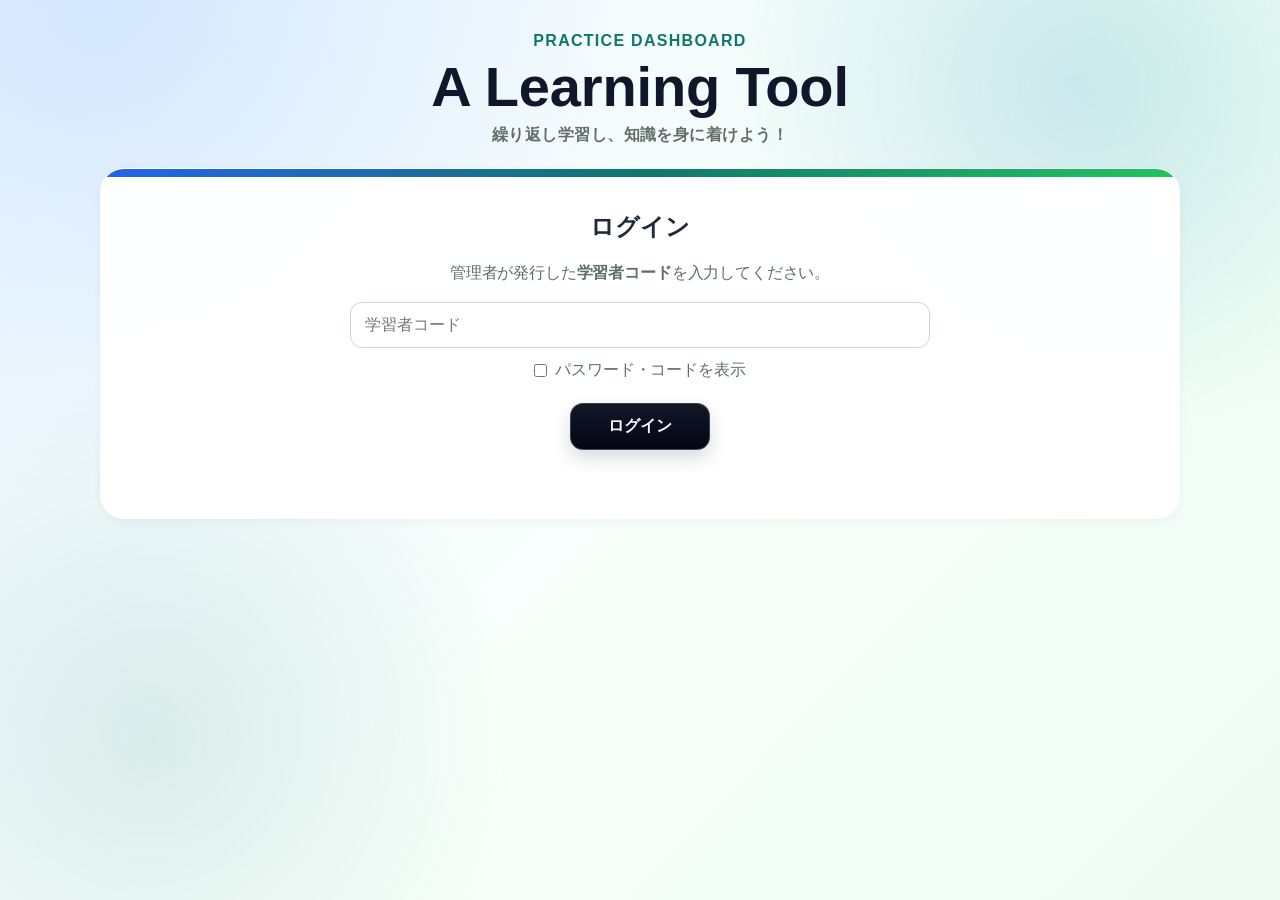
==== commit daa1e50d: "Fix Polaris3 passage display and update dashboard UI" ====
--- a/index.html
+++ b/index.html
@@ -3,7 +3,7 @@
 <head>
   <meta charset="UTF-8" />
   <meta name="viewport" content="width=device-width, initial-scale=1.0" />
-  <title>学習ツール</title>
+  <title>A Learning Tool</title>
   <link rel="stylesheet" href="style.css?v=unified-material-20260531" />
 </head>
 <body>
@@ -11,8 +11,8 @@
     <header class="app-header">
       <div>
         <p class="eyebrow">Practice Dashboard</p>
-        <h1>学習ツール</h1>
-        <p class="header-message">1問ずつ、使える英語と確かな知識を積み上げる</p>
+        <h1>A Learning Tool</h1>
+        <p class="header-message">繰り返し学習し、知識を身に着けよう！</p>
       </div>
     </header>
 
@@ -272,75 +272,73 @@
           </div>
         </div>
 
-        <div class="unified-material-grid">
-          <article class="unified-card start-settings-card">
-            <span class="panel-label">Start Settings</span>
-            <h3>演習設定</h3>
-            <p class="muted">この画面だけで、設定・習得状況・総復習を確認できます。</p>
-
-            <div id="commonSettings" class="settings-grid unified-settings-grid">
-              <label>
-                セクション
-                <select id="sectionSelect"></select>
-              </label>
-              <label>
-                問題数
-                <select id="questionCountSelect">
-                  <option value="10">10問</option>
-                  <option value="20" selected>20問</option>
-                  <option value="30">30問</option>
-                  <option value="50">50問</option>
-                  <option value="100">100問</option>
-                  <option value="custom">自分で入力</option>
-                  <option value="all">すべて</option>
-                </select>
-                <input type="number" id="customQuestionCountInput" class="hidden" min="1" max="500" placeholder="問題数を入力" />
-              </label>
-              <label>
-                1問ごとの制限時間
-                <select id="timeLimitSelect">
-                  <option value="0">制限なし</option>
-                  <option value="15">15秒</option>
-                  <option value="30">30秒</option>
-                  <option value="45">45秒</option>
-                  <option value="60">60秒</option>
-                  <option value="90">90秒</option>
-                  <option value="120">120秒</option>
-                </select>
-              </label>
-              <label>
-                正解表示から次へ進むまで
-                <select id="autoNextDelaySelect">
-                  <option value="0">自動で進まない</option>
-                  <option value="1000">1.0秒</option>
-                  <option value="1600" selected>1.6秒</option>
-                  <option value="2500">2.5秒</option>
-                  <option value="4000">4.0秒</option>
-                </select>
-              </label>
-            </div>
-
-            <div id="vocabReviewArea" class="hidden panel compact-review-panel">
-              <p id="settingMistakeCount"></p>
-              <button id="reviewButton" class="secondary-button" type="button">間違えた問題を復習</button>
-              <button id="clearStoredMistakesButton" class="secondary-button" type="button">間違い履歴を削除</button>
-            </div>
-
-            <div class="start-action-row">
-              <button id="startButton" type="button">テスト開始</button>
-            </div>
-          </article>
-
-          <article id="settingReviewPanel" class="unified-card setting-review-card" aria-live="polite">
-            <div class="setting-review-head">
+        <div class="unified-material-single">
+          <article id="settingReviewPanel" class="unified-card setting-review-card integrated-setting-review-card" aria-live="polite">
+            <div class="setting-review-head integrated-review-head">
               <div>
-                <span class="panel-label">Progress & Review</span>
-                <h3>習得状況と総復習</h3>
+                <span class="panel-label">Start & Review</span>
+                <h3>演習設定・習得状況・総復習</h3>
+                <p class="muted">この画面で、セクション・問題数・制限時間・復習条件をまとめて設定できます。</p>
               </div>
               <button id="settingReviewListToggleButton" class="secondary-button small-button" type="button">問題一覧</button>
             </div>
 
-            <div class="setting-review-visual-grid">
+            <div class="integrated-settings-block">
+              <span class="panel-label">Practice Settings</span>
+              <div id="commonSettings" class="settings-grid unified-settings-grid integrated-settings-grid">
+                <label>
+                  セクション
+                  <select id="sectionSelect"></select>
+                </label>
+                <label>
+                  問題数
+                  <select id="questionCountSelect">
+                    <option value="10">10問</option>
+                    <option value="20" selected>20問</option>
+                    <option value="30">30問</option>
+                    <option value="50">50問</option>
+                    <option value="100">100問</option>
+                    <option value="custom">自分で入力</option>
+                    <option value="all">すべて</option>
+                  </select>
+                  <input type="number" id="customQuestionCountInput" class="hidden" min="1" max="500" placeholder="問題数を入力" />
+                </label>
+                <label>
+                  1問ごとの制限時間
+                  <select id="timeLimitSelect">
+                    <option value="0">制限なし</option>
+                    <option value="15">15秒</option>
+                    <option value="30">30秒</option>
+                    <option value="45">45秒</option>
+                    <option value="60">60秒</option>
+                    <option value="90">90秒</option>
+                    <option value="120">120秒</option>
+                  </select>
+                </label>
+                <label>
+                  正解表示から次へ進むまで
+                  <select id="autoNextDelaySelect">
+                    <option value="0">自動で進まない</option>
+                    <option value="1000">1.0秒</option>
+                    <option value="1600" selected>1.6秒</option>
+                    <option value="2500">2.5秒</option>
+                    <option value="4000">4.0秒</option>
+                  </select>
+                </label>
+              </div>
+
+              <div id="vocabReviewArea" class="hidden panel compact-review-panel">
+                <p id="settingMistakeCount"></p>
+                <button id="reviewButton" class="secondary-button" type="button">間違えた問題を復習</button>
+                <button id="clearStoredMistakesButton" class="secondary-button" type="button">間違い履歴を削除</button>
+              </div>
+
+              <div class="start-action-row integrated-start-actions">
+                <button id="startButton" type="button">テスト開始</button>
+              </div>
+            </div>
+
+            <div class="setting-review-visual-grid integrated-status-grid">
               <div>
                 <div id="settingReviewPlant" class="plant-visual plant-stage-0" aria-hidden="true">
                   <div class="plant-sky">
@@ -371,6 +369,7 @@
 
             <details class="setting-review-conditions" open>
               <summary>総復習の抽出条件</summary>
+              <p class="muted review-condition-note">総復習にも上のセクション・問題数・制限時間・自動移動設定を反映します。</p>
               <div class="setting-filter-grid">
                 <label><input id="settingIncludeMastered" type="checkbox" checked> 習得済</label>
                 <label><input id="settingIncludeReview" type="checkbox" checked> 要復習</label>
@@ -378,13 +377,9 @@
                 <label><input id="settingIncludeWrong" type="checkbox" checked> 間違えた問題</label>
                 <label><input id="settingIncludeUnlearned" type="checkbox" checked> 未学習</label>
               </div>
-              <div class="settings-stepper setting-stepper-inline">
-                <strong>総復習の問題数</strong>
-                <div><button id="settingReviewCountMinus" type="button">−</button><span id="settingReviewCountDisplay">1000問</span><button id="settingReviewCountPlus" type="button">＋</button></div>
-              </div>
             </details>
 
-            <div class="local-review-actions setting-review-actions">
+            <div class="local-review-actions setting-review-actions integrated-review-actions">
               <button id="settingReviewRandomButton" type="button">ランダムで練習</button>
               <button id="settingReviewReviewButton" type="button"><span id="settingReviewTotalButton">総復習 0問</span></button>
             </div>
--- a/style.css
+++ b/style.css
@@ -2466,3 +2466,2227 @@
     justify-content: center;
   }
 }
+
+
+/* =========================================================
+   Quiz Motivation & Mobile Stability Patch
+   2026-05-31
+   目的: 問題機能を変更せず、問題画面・選択ボタン・木の成長表示をCSS中心で改善
+   適用: 既存 style.css の後に読み込む、または末尾へ追記
+========================================================= */
+
+:root {
+  --quest-bg-deep: #11231f;
+  --quest-ink: #13231f;
+  --quest-paper: rgba(255, 253, 244, 0.94);
+  --quest-paper-strong: rgba(255, 255, 255, 0.96);
+  --quest-gold: #c99a3d;
+  --quest-gold-soft: #f7d889;
+  --quest-green: #2f855a;
+  --quest-green-deep: #14532d;
+  --quest-blue: #2563eb;
+  --quest-shadow: 0 20px 48px rgba(17, 35, 31, 0.18);
+  --safe-bottom-space: max(16px, env(safe-area-inset-bottom));
+}
+
+html {
+  -webkit-text-size-adjust: 100%;
+  scroll-behavior: smooth;
+}
+
+button,
+.choice-button,
+.word-chip {
+  touch-action: manipulation;
+  -webkit-tap-highlight-color: transparent;
+}
+
+/* 問題画面: スマホで画面全体が揺れにくい、かつ中身はスクロール可能 */
+body.quiz-active-body {
+  overscroll-behavior-y: none;
+}
+
+@media (max-width: 720px) {
+  body.quiz-active-body {
+    height: 100dvh;
+    min-height: 100dvh;
+    overflow: hidden;
+    padding: 0;
+    background:
+      radial-gradient(circle at 20% 0%, rgba(247, 216, 137, 0.26), transparent 34%),
+      radial-gradient(circle at 85% 10%, rgba(47, 133, 90, 0.24), transparent 38%),
+      linear-gradient(180deg, #f7faf7 0%, #edf4ee 100%);
+  }
+
+  body.quiz-active-body .app-shell {
+    max-width: none;
+    width: 100%;
+    min-height: 100dvh;
+    margin: 0;
+  }
+
+  body.quiz-active-body .app-header {
+    display: none;
+  }
+
+  body.quiz-active-body .container {
+    width: 100%;
+    min-height: 100dvh;
+    height: 100dvh;
+    margin: 0;
+    padding: 0;
+    border: none;
+    border-radius: 0;
+    box-shadow: none;
+    background: transparent;
+    overflow: hidden;
+  }
+
+  body.quiz-active-body #quizScreen:not(.hidden) {
+    height: 100dvh;
+    min-height: 100dvh;
+    overflow-y: auto;
+    overscroll-behavior-y: contain;
+    -webkit-overflow-scrolling: touch;
+    padding: calc(12px + env(safe-area-inset-top)) 12px var(--safe-bottom-space);
+  }
+}
+
+/* 問題画面の冒険カード風デザイン */
+#quizScreen:not(.hidden) {
+  position: relative;
+  isolation: isolate;
+  max-width: 920px;
+  margin: 0 auto;
+  padding-bottom: 24px;
+}
+
+#quizScreen:not(.hidden)::before {
+  content: "";
+  position: absolute;
+  inset: -24px -18px auto;
+  height: min(260px, 42vh);
+  z-index: -2;
+  border-radius: 0 0 44px 44px;
+  background:
+    radial-gradient(circle at 18% 12%, rgba(247, 216, 137, 0.56), transparent 30%),
+    radial-gradient(circle at 88% 10%, rgba(34, 197, 94, 0.20), transparent 32%),
+    linear-gradient(135deg, rgba(20, 83, 45, 0.10), rgba(37, 99, 235, 0.08));
+}
+
+#quizScreen:not(.hidden)::after {
+  content: "Daily Quest";
+  position: absolute;
+  top: 10px;
+  right: 8px;
+  z-index: -1;
+  color: rgba(17, 35, 31, 0.05);
+  font-size: clamp(42px, 12vw, 104px);
+  font-weight: 1000;
+  letter-spacing: -0.06em;
+  pointer-events: none;
+}
+
+.quiz-top {
+  position: sticky;
+  top: 0;
+  z-index: 12;
+  display: grid;
+  grid-template-columns: 1fr auto;
+  align-items: center;
+  gap: 12px;
+  margin: 0 0 14px;
+  padding: 12px 14px;
+  border: 1px solid rgba(201, 154, 61, 0.30);
+  border-radius: 24px;
+  background:
+    linear-gradient(180deg, rgba(255, 255, 255, 0.92), rgba(255, 253, 244, 0.88));
+  box-shadow: 0 16px 36px rgba(17, 35, 31, 0.10);
+  backdrop-filter: blur(16px);
+  text-align: left;
+}
+
+#testTitle {
+  margin: 0;
+  color: var(--quest-ink);
+  font-size: clamp(20px, 4vw, 30px);
+  letter-spacing: -0.02em;
+}
+
+#questionNumber {
+  display: inline-flex;
+  align-items: center;
+  gap: 8px;
+  margin: 4px 0 0;
+  color: #5b6472;
+  font-weight: 900;
+}
+
+#questionNumber::before {
+  content: "◆";
+  color: var(--quest-gold);
+  font-size: 12px;
+}
+
+.timer {
+  min-width: 94px;
+  border: 1px solid rgba(201, 154, 61, 0.35);
+  background: linear-gradient(180deg, #fff8e1, #fef3c7);
+  color: #8a5a10;
+  box-shadow: inset 0 1px 0 rgba(255,255,255,.72), 0 10px 22px rgba(146, 64, 14, 0.10);
+}
+
+.timer-warning {
+  background: linear-gradient(180deg, #fff1f2, #ffe4e6);
+  color: #b91c1c;
+  border-color: rgba(225, 29, 72, 0.34);
+}
+
+.progress-wrap {
+  height: 12px;
+  margin: 14px 0 12px;
+  border: 1px solid rgba(201, 154, 61, 0.28);
+  background: rgba(255, 255, 255, 0.60);
+  box-shadow: inset 0 1px 3px rgba(17, 35, 31, 0.08);
+}
+
+.progress-bar {
+  background: linear-gradient(90deg, #22c55e, #f7d889, #c99a3d);
+  box-shadow: 0 0 18px rgba(247, 216, 137, 0.55);
+}
+
+.quiz-progress-note {
+  max-width: 820px;
+  margin: 0 auto 12px;
+  padding: 8px 12px;
+  border-radius: 999px;
+  color: #55606f;
+  background: rgba(255, 255, 255, 0.72);
+  border: 1px solid rgba(226, 232, 240, 0.82);
+  font-size: 13px;
+  font-weight: 900;
+  text-align: center;
+}
+
+#questionArea {
+  position: relative;
+  max-width: 860px;
+  margin: 0 auto;
+  padding: clamp(14px, 3vw, 22px);
+  border: 1px solid rgba(201, 154, 61, 0.34);
+  border-radius: 30px;
+  background:
+    linear-gradient(180deg, var(--quest-paper-strong), var(--quest-paper)),
+    radial-gradient(circle at 0% 0%, rgba(247, 216, 137, 0.20), transparent 38%);
+  box-shadow: var(--quest-shadow);
+  overflow: hidden;
+}
+
+#questionArea::before {
+  content: "";
+  position: absolute;
+  inset: 10px;
+  border: 1px solid rgba(201, 154, 61, 0.18);
+  border-radius: 24px;
+  pointer-events: none;
+}
+
+.words {
+  position: relative;
+  z-index: 1;
+  margin: 12px 0 18px;
+  color: var(--quest-ink);
+  font-size: clamp(20px, 5vw, 30px);
+  line-height: 1.65;
+  overflow-wrap: anywhere;
+}
+
+.monitor-label,
+.task-instruction {
+  color: #475569;
+}
+
+.question-prompt,
+.cloze-prompt,
+.error-correction-card {
+  position: relative;
+  z-index: 1;
+  border-color: rgba(201, 154, 61, 0.35);
+  background: linear-gradient(180deg, rgba(255, 255, 255, 0.86), rgba(255, 253, 244, 0.82));
+  box-shadow: inset 0 1px 0 rgba(255,255,255,.7);
+}
+
+/* 選択ボタン: 見た目を整え、二度押し準備状態も分かるようにする */
+.choice-button {
+  position: relative;
+  display: flex;
+  align-items: center;
+  width: 100%;
+  max-width: 760px;
+  min-height: 58px;
+  margin: 12px auto;
+  padding: 15px 18px 15px 52px;
+  border: 1px solid rgba(201, 154, 61, 0.38);
+  border-radius: 18px;
+  background:
+    linear-gradient(180deg, rgba(255,255,255,.98), rgba(255, 250, 235, .94));
+  color: #1f2937;
+  box-shadow:
+    0 10px 22px rgba(17, 35, 31, 0.08),
+    inset 0 1px 0 rgba(255,255,255,.86);
+  text-align: left;
+  line-height: 1.55;
+  letter-spacing: .01em;
+  overflow: hidden;
+  transform: translateZ(0);
+}
+
+.choice-button::before {
+  content: "";
+  position: absolute;
+  left: 18px;
+  top: 50%;
+  width: 16px;
+  height: 16px;
+  border-radius: 50%;
+  transform: translateY(-50%);
+  background: linear-gradient(135deg, #fef3c7, #c99a3d);
+  box-shadow: 0 0 0 5px rgba(201, 154, 61, 0.12);
+}
+
+.choice-button::after {
+  content: "";
+  position: absolute;
+  inset: 0;
+  background: linear-gradient(90deg, rgba(247,216,137,.18), transparent 44%);
+  opacity: 0;
+  transition: opacity .18s ease;
+  pointer-events: none;
+}
+
+.choice-button:hover,
+.choice-button:focus-visible {
+  border-color: rgba(201, 154, 61, 0.70);
+  background: linear-gradient(180deg, #ffffff, #fff8e1);
+  color: #111827;
+  transform: translateY(-1px);
+  box-shadow: 0 14px 26px rgba(17, 35, 31, 0.12);
+  outline: none;
+}
+
+.choice-button:hover::after,
+.choice-button:focus-visible::after {
+  opacity: 1;
+}
+
+.choice-button.selected,
+.choice-button.ready-to-submit {
+  color: #0f172a;
+  border-color: rgba(37, 99, 235, 0.62);
+  background:
+    linear-gradient(180deg, #eef6ff, #dbeafe),
+    linear-gradient(90deg, rgba(37,99,235,.12), transparent);
+  box-shadow:
+    0 16px 28px rgba(37, 99, 235, 0.16),
+    inset 0 0 0 1px rgba(255,255,255,.7);
+}
+
+.choice-button.selected::before,
+.choice-button.ready-to-submit::before {
+  background: linear-gradient(135deg, #93c5fd, #2563eb);
+  box-shadow: 0 0 0 6px rgba(37, 99, 235, 0.14), 0 0 16px rgba(37, 99, 235, 0.30);
+}
+
+.choice-button.ready-to-submit::after {
+  opacity: 1;
+  background: linear-gradient(90deg, rgba(37, 99, 235, 0.18), transparent 58%);
+}
+
+.choice-button.ready-to-submit {
+  animation: choiceReadyGlow 1.4s ease-in-out infinite alternate;
+}
+
+@keyframes choiceReadyGlow {
+  from { box-shadow: 0 14px 24px rgba(37,99,235,.12), inset 0 0 0 1px rgba(255,255,255,.7); }
+  to { box-shadow: 0 18px 34px rgba(37,99,235,.22), inset 0 0 0 1px rgba(255,255,255,.8); }
+}
+
+.error-choice-grid .choice-button {
+  max-width: none;
+}
+
+/* 語順並べ替えのチップもスマホで押しやすく */
+.word-chip {
+  min-height: 44px;
+  border-color: rgba(20, 83, 45, 0.18);
+  border-radius: 15px;
+  background: linear-gradient(180deg, #ffffff, #f0fdf4);
+  color: #13351f;
+  box-shadow: 0 8px 16px rgba(17, 35, 31, 0.08);
+}
+
+.word-chip:hover,
+.word-chip:focus-visible {
+  color: #14532d;
+  background: linear-gradient(180deg, #ecfdf5, #dcfce7);
+  outline: 3px solid rgba(34, 197, 94, 0.18);
+}
+
+.answer-support,
+.source-expression,
+.target-expression,
+.answer-input {
+  position: relative;
+  z-index: 1;
+}
+
+.answer-input {
+  min-height: 52px;
+  border-radius: 18px;
+  background: rgba(255,255,255,.94);
+}
+
+#feedback {
+  min-height: 76px;
+}
+
+.feedback-card {
+  border: 1px solid rgba(201, 154, 61, 0.22);
+  border-radius: 24px;
+}
+
+.feedback-correct {
+  background:
+    radial-gradient(circle at 0% 0%, rgba(247, 216, 137, 0.30), transparent 32%),
+    linear-gradient(135deg, #dcfce7, #fef9c3);
+}
+
+.feedback-wrong {
+  background:
+    radial-gradient(circle at 0% 0%, rgba(253, 186, 116, 0.26), transparent 34%),
+    linear-gradient(135deg, #fff7ed, #fee2e2);
+}
+
+#checkButton,
+#nextButton,
+#quitButton,
+#startButton,
+.start-action-row button {
+  min-height: 52px;
+  border-radius: 18px;
+}
+
+#checkButton {
+  background: linear-gradient(135deg, #14532d, #2f855a);
+  box-shadow: 0 14px 26px rgba(20, 83, 45, 0.20);
+}
+
+#nextButton {
+  background: linear-gradient(135deg, #1e40af, #2563eb);
+}
+
+/* 花ではなく木に見えるように上書き */
+.plant-visual {
+  --tree-trunk: #7c4a21;
+  --tree-trunk-dark: #4a2f16;
+  --tree-leaf-1: #22c55e;
+  --tree-leaf-2: #15803d;
+  --tree-leaf-3: #166534;
+  filter: drop-shadow(0 16px 28px rgba(20,83,45,.18));
+}
+
+.plant-sky {
+  background:
+    radial-gradient(circle at 18% 16%, rgba(247, 216, 137, .36), transparent 24%),
+    linear-gradient(180deg, #ecfeff 0%, #f4fff3 72%, #fefce8 100%);
+}
+
+.plant-stem {
+  width: 13px;
+  border-radius: 999px 999px 4px 4px;
+  background: linear-gradient(90deg, var(--tree-trunk-dark), var(--tree-trunk), #a16207);
+  box-shadow: inset 2px 0 rgba(255,255,255,.12);
+}
+
+.plant-leaf {
+  width: 52px;
+  height: 34px;
+  border-radius: 70% 30% 70% 30%;
+  background: radial-gradient(circle at 30% 30%, #86efac, var(--tree-leaf-1) 42%, var(--tree-leaf-2) 100%);
+  box-shadow: 0 8px 14px rgba(20,83,45,.18);
+}
+
+.plant-bloom {
+  left: 50%;
+  bottom: 112px;
+  width: 92px;
+  height: 74px;
+  margin-left: -46px;
+  border-radius: 48% 52% 44% 56% / 54% 48% 52% 46%;
+  background:
+    radial-gradient(circle at 30% 25%, #bbf7d0 0 10%, transparent 11%),
+    radial-gradient(circle at 62% 34%, rgba(255,255,255,.22) 0 9%, transparent 10%),
+    linear-gradient(135deg, #4ade80, #16a34a 55%, #166534);
+  box-shadow:
+    inset 0 -10px 18px rgba(20,83,45,.18),
+    0 18px 28px rgba(20,83,45,.20);
+}
+
+.plant-bloom::before,
+.plant-bloom::after {
+  content: "";
+  position: absolute;
+  top: 12px;
+  width: 58px;
+  height: 52px;
+  border-radius: 50%;
+  background: linear-gradient(135deg, #86efac, #15803d);
+  z-index: -1;
+  box-shadow: inset 0 -8px 14px rgba(20,83,45,.15);
+}
+
+.plant-bloom::before { left: -25px; }
+.plant-bloom::after { right: -25px; top: 18px; background: linear-gradient(135deg, #6ee7b7, #166534); }
+
+.plant-stage-0 .plant-stem { height: 10px; width: 10px; background: #65a30d; }
+.plant-stage-1 .plant-stem { height: 44px; }
+.plant-stage-2 .plant-stem { height: 76px; }
+.plant-stage-3 .plant-stem { height: 104px; width: 14px; }
+.plant-stage-4 .plant-stem,
+.plant-stage-5 .plant-stem { height: 126px; width: 16px; }
+
+.plant-stage-4 .plant-bloom,
+.plant-stage-5 .plant-bloom {
+  opacity: 1;
+  transform: scale(.86);
+}
+
+.plant-stage-5 .plant-bloom {
+  transform: scale(1.04);
+}
+
+.plant-stage-5 .plant-bloom::before,
+.plant-stage-5 .plant-bloom::after {
+  opacity: 1;
+}
+
+/* スマホ最適化 */
+@media (max-width: 720px) {
+  .quiz-top {
+    grid-template-columns: 1fr auto;
+    gap: 8px;
+    padding: 10px 12px;
+    border-radius: 22px;
+  }
+
+  #testTitle {
+    font-size: 18px;
+    line-height: 1.25;
+  }
+
+  #questionNumber {
+    font-size: 13px;
+  }
+
+  .timer {
+    min-width: 82px;
+    padding: 9px 10px;
+    font-size: 14px;
+  }
+
+  #questionArea {
+    padding: 14px 10px;
+    border-radius: 24px;
+  }
+
+  #questionArea::before {
+    inset: 7px;
+    border-radius: 19px;
+  }
+
+  .words {
+    margin: 10px 0 14px;
+    font-size: clamp(19px, 5.5vw, 24px);
+    line-height: 1.55;
+  }
+
+  .choice-button {
+    min-height: 56px;
+    margin: 9px auto;
+    padding: 13px 14px 13px 46px;
+    border-radius: 17px;
+    font-size: 15.5px;
+    line-height: 1.5;
+  }
+
+  .choice-button::before {
+    left: 16px;
+    width: 14px;
+    height: 14px;
+  }
+
+  .question-prompt,
+  .cloze-prompt,
+  .error-correction-card,
+  .answer-support,
+  .source-expression,
+  .target-expression {
+    border-radius: 18px;
+    padding: 12px;
+  }
+
+  .answer-input {
+    font-size: 16px;
+    min-height: 52px;
+  }
+
+  .word-chip {
+    min-height: 42px;
+    margin: 5px 3px;
+    padding: 8px 10px;
+    border-radius: 14px;
+    font-size: 15px;
+  }
+
+  #checkButton,
+  #nextButton,
+  #quitButton {
+    width: 100%;
+    max-width: none;
+    margin: 7px 0;
+  }
+
+  #feedback {
+    margin: 12px auto 8px;
+    min-height: 66px;
+  }
+
+  .feedback-card {
+    gap: 10px;
+    padding: 12px;
+    border-radius: 20px;
+  }
+
+  .feedback-icon {
+    width: 48px;
+    height: 48px;
+    border-radius: 16px;
+    font-size: 26px;
+  }
+
+  .plant-visual {
+    width: min(210px, 68vw);
+    height: 210px;
+  }
+
+  .plant-bloom {
+    width: 78px;
+    height: 64px;
+    margin-left: -39px;
+  }
+}
+
+@media (prefers-reduced-motion: reduce) {
+  .choice-button,
+  .choice-button.ready-to-submit,
+  .feedback-card,
+  .plant-stem,
+  .plant-leaf,
+  .plant-bloom {
+    animation: none !important;
+    transition: none !important;
+  }
+}
+
+
+
+/* =========================================================
+   2026-05-31 Blue Theme Update
+   目的: 問題機能を変更せず、配色を青系主体に統一
+   変更範囲: CSSのみ。HTML構造・JSの判定ロジックは変更しない。
+   参考: 冒険感・余白・透明感だけを抽象化し、画像や固有デザインは模倣しない。
+========================================================= */
+
+:root {
+  --bg1: #eaf2ff;
+  --bg2: #f8fbff;
+  --card: rgba(255, 255, 255, 0.94);
+  --text: #0f172a;
+  --muted: #64748b;
+  --primary: #2563eb;
+  --primary-dark: #1d4ed8;
+  --secondary: #475569;
+  --success: #0284c7;
+  --danger: #dc2626;
+  --border: #dbeafe;
+  --shadow: 0 22px 50px rgba(30, 64, 175, 0.13);
+
+  --quest-bg-deep: #0b1f44;
+  --quest-ink: #0f2344;
+  --quest-paper: rgba(248, 251, 255, 0.94);
+  --quest-paper-strong: rgba(255, 255, 255, 0.97);
+  --quest-gold: #3b82f6;
+  --quest-gold-soft: #bfdbfe;
+  --quest-green: #0ea5e9;
+  --quest-green-deep: #1e40af;
+  --quest-blue: #2563eb;
+  --quest-shadow: 0 22px 54px rgba(30, 64, 175, 0.18);
+}
+
+body {
+  background:
+    radial-gradient(circle at top left, rgba(191, 219, 254, 0.92) 0, transparent 34%),
+    radial-gradient(circle at 86% 8%, rgba(224, 242, 254, 0.86) 0, transparent 32%),
+    linear-gradient(135deg, #eaf2ff 0%, #f8fbff 52%, #eef6ff 100%);
+}
+
+body::before {
+  background:
+    radial-gradient(circle at 84% 10%, rgba(96, 165, 250, 0.22), transparent 25%),
+    radial-gradient(circle at 12% 82%, rgba(14, 165, 233, 0.15), transparent 27%);
+}
+
+.container::before {
+  background: linear-gradient(90deg, #1d4ed8, #2563eb, #38bdf8, #60a5fa, #1e40af);
+}
+
+button,
+.admin-card,
+.admin-quick button {
+  background: linear-gradient(135deg, #2563eb, #1d4ed8);
+  box-shadow: 0 10px 22px rgba(37, 99, 235, 0.22);
+}
+
+button:hover,
+.admin-card:hover,
+.admin-quick button:hover {
+  background: linear-gradient(135deg, #1d4ed8, #1e40af);
+}
+
+.secondary-button {
+  background: linear-gradient(135deg, #64748b, #475569);
+}
+
+.small-button.secondary-button,
+.material-progress-button,
+.local-tab-button,
+.star-button {
+  box-shadow: none;
+}
+
+.timer {
+  border-color: rgba(96, 165, 250, 0.46);
+  background: linear-gradient(180deg, #eff6ff, #dbeafe);
+  color: #1d4ed8;
+  box-shadow: inset 0 1px 0 rgba(255,255,255,.72), 0 10px 22px rgba(37, 99, 235, 0.12);
+}
+
+.timer-warning {
+  background: linear-gradient(180deg, #eef2ff, #dbeafe);
+  color: #1e40af;
+  border-color: rgba(59, 130, 246, 0.46);
+}
+
+.progress-wrap {
+  border-color: rgba(96, 165, 250, 0.35);
+  background: rgba(239, 246, 255, 0.78);
+}
+
+.progress-bar,
+.quest-xp i {
+  background: linear-gradient(90deg, #1d4ed8, #2563eb, #38bdf8);
+  box-shadow: 0 0 18px rgba(56, 189, 248, 0.42);
+}
+
+.material-card,
+.stat-card,
+.result-summary-card,
+.review-plant-card,
+.review-chart-card,
+.local-insight-card,
+.category-section,
+#questionArea,
+.question-prompt,
+.cloze-prompt,
+.error-correction-card {
+  border-color: rgba(147, 197, 253, 0.52);
+}
+
+.material-card {
+  background: linear-gradient(180deg, #ffffff, #f0f7ff);
+}
+
+.material-card:hover {
+  background: linear-gradient(180deg, #ffffff, #eaf4ff);
+  box-shadow: 0 18px 36px rgba(37, 99, 235, .16);
+  border-color: rgba(37, 99, 235, .38);
+}
+
+.material-card span,
+.eyebrow,
+.panel-label,
+.result-card-label,
+.task-badge {
+  color: #1d4ed8;
+}
+
+.panel-label,
+.result-card-label,
+.task-badge {
+  background: rgba(219, 234, 254, 0.86);
+}
+
+.category-toeic,
+.category-toefl,
+.category-highschool,
+.category-eiken,
+.category-classics,
+.category-teacher {
+  border-left-color: #2563eb;
+}
+
+.category-toeic .category-head span,
+.category-toefl .category-head span,
+.category-highschool .category-head span,
+.category-eiken .category-head span,
+.category-classics .category-head span,
+.category-teacher .category-head span,
+.category-title {
+  color: #1d4ed8 !important;
+}
+
+.category-section {
+  background: linear-gradient(180deg, rgba(255,255,255,.95), rgba(240, 247, 255, .93));
+}
+
+.category-tip,
+.accordion-marker {
+  background: #eff6ff;
+  border-color: #bfdbfe;
+  color: #1d4ed8;
+}
+
+.theme-toeic,
+.theme-toefl,
+.theme-highschool,
+.theme-eiken,
+.theme-classics,
+.theme-teacher {
+  background: linear-gradient(135deg, #dbeafe, #f8fbff) !important;
+}
+
+.notice-banner,
+.notice-banner.notice-ok,
+.notice-banner.notice-warn,
+.notice-banner.notice-local,
+.growth-home-card,
+.home-learning-calendar,
+.result-hero,
+.local-insight-card {
+  background:
+    radial-gradient(circle at 92% 12%, rgba(59, 130, 246, .16), transparent 33%),
+    linear-gradient(135deg, rgba(255,255,255,.97), rgba(239,246,255,.92));
+  border-color: rgba(147, 197, 253, .74);
+}
+
+.notice-icon,
+.notice-banner.notice-ok .notice-icon,
+.notice-banner.notice-warn .notice-icon,
+.notice-banner.notice-local .notice-icon {
+  background: linear-gradient(135deg, #2563eb, #1d4ed8);
+}
+
+.growth-stats strong,
+.growth-next strong,
+.calendar-motivation strong,
+.calendar-motivation span,
+.main-result-card strong b,
+.sync-result-card strong {
+  color: #1d4ed8;
+}
+
+.mini-day.active,
+.mini-day.strong {
+  background: linear-gradient(180deg, #dbeafe, #eff6ff);
+  border-color: #93c5fd;
+  color: #1d4ed8;
+}
+
+.mini-day.active strong {
+  color: #1d4ed8;
+}
+
+.combo-message,
+.combo-message.super {
+  background: linear-gradient(135deg, #dbeafe, #e0f2fe, #eef2ff);
+  border-color: #93c5fd;
+}
+
+.combo-message strong,
+.combo-message.super strong {
+  color: #1d4ed8;
+}
+
+body.quiz-active-body {
+  background:
+    radial-gradient(circle at 20% 0%, rgba(191, 219, 254, 0.40), transparent 34%),
+    radial-gradient(circle at 85% 10%, rgba(14, 165, 233, 0.22), transparent 38%),
+    linear-gradient(180deg, #f8fbff 0%, #eaf2ff 100%);
+}
+
+@media (max-width: 720px) {
+  body.quiz-active-body {
+    background:
+      radial-gradient(circle at 20% 0%, rgba(191, 219, 254, 0.42), transparent 34%),
+      radial-gradient(circle at 85% 10%, rgba(56, 189, 248, 0.23), transparent 38%),
+      linear-gradient(180deg, #f8fbff 0%, #eaf2ff 100%);
+  }
+}
+
+#quizScreen:not(.hidden)::before {
+  background:
+    radial-gradient(circle at 18% 12%, rgba(191, 219, 254, 0.72), transparent 31%),
+    radial-gradient(circle at 88% 10%, rgba(56, 189, 248, 0.25), transparent 32%),
+    linear-gradient(135deg, rgba(30, 64, 175, 0.12), rgba(37, 99, 235, 0.09));
+}
+
+#quizScreen:not(.hidden)::after {
+  color: rgba(30, 64, 175, 0.055);
+}
+
+.quiz-top {
+  border-color: rgba(147, 197, 253, 0.52);
+  background: linear-gradient(180deg, rgba(255,255,255,.94), rgba(239,246,255,.90));
+  box-shadow: 0 16px 36px rgba(30, 64, 175, 0.12);
+}
+
+#questionNumber::before {
+  color: #2563eb;
+}
+
+#questionArea {
+  border-color: rgba(147, 197, 253, 0.58);
+  background:
+    linear-gradient(180deg, var(--quest-paper-strong), var(--quest-paper)),
+    radial-gradient(circle at 0% 0%, rgba(191, 219, 254, 0.30), transparent 38%);
+}
+
+#questionArea::before {
+  border-color: rgba(147, 197, 253, 0.30);
+}
+
+.question-prompt,
+.cloze-prompt,
+.error-correction-card,
+.answer-support,
+.source-expression,
+.target-expression {
+  border-color: rgba(147, 197, 253, 0.58);
+  background: linear-gradient(180deg, rgba(255,255,255,.90), rgba(239,246,255,.84));
+}
+
+.answer-support {
+  color: #1e40af;
+}
+
+.answer-support span {
+  background: rgba(219, 234, 254, .90);
+  color: #1d4ed8;
+}
+
+.choice-button {
+  border-color: rgba(147, 197, 253, 0.62);
+  background: linear-gradient(180deg, rgba(255,255,255,.99), rgba(239,246,255,.96));
+  box-shadow:
+    0 10px 22px rgba(30, 64, 175, 0.09),
+    inset 0 1px 0 rgba(255,255,255,.86);
+}
+
+.choice-button::before {
+  background: linear-gradient(135deg, #bfdbfe, #2563eb);
+  box-shadow: 0 0 0 5px rgba(37, 99, 235, 0.12);
+}
+
+.choice-button::after {
+  background: linear-gradient(90deg, rgba(59,130,246,.15), transparent 44%);
+}
+
+.choice-button:hover,
+.choice-button:focus-visible {
+  border-color: rgba(37, 99, 235, 0.74);
+  background: linear-gradient(180deg, #ffffff, #dbeafe);
+  box-shadow: 0 14px 26px rgba(30, 64, 175, 0.14);
+}
+
+.choice-button.selected,
+.choice-button.ready-to-submit {
+  border-color: rgba(29, 78, 216, 0.72);
+  background:
+    linear-gradient(180deg, #dbeafe, #bfdbfe),
+    linear-gradient(90deg, rgba(37,99,235,.14), transparent);
+  box-shadow:
+    0 16px 28px rgba(37, 99, 235, 0.18),
+    inset 0 0 0 1px rgba(255,255,255,.70);
+}
+
+.choice-button.selected::before,
+.choice-button.ready-to-submit::before {
+  background: linear-gradient(135deg, #60a5fa, #1d4ed8);
+  box-shadow: 0 0 0 6px rgba(37, 99, 235, 0.16), 0 0 16px rgba(37, 99, 235, 0.34);
+}
+
+.choice-button.ready-to-submit::after {
+  background: linear-gradient(90deg, rgba(37, 99, 235, 0.20), transparent 58%);
+}
+
+@keyframes choiceReadyGlow {
+  from { box-shadow: 0 14px 24px rgba(37,99,235,.13), inset 0 0 0 1px rgba(255,255,255,.70); }
+  to { box-shadow: 0 18px 34px rgba(37,99,235,.24), inset 0 0 0 1px rgba(255,255,255,.82); }
+}
+
+.word-chip {
+  border-color: rgba(147, 197, 253, 0.56);
+  background: linear-gradient(180deg, #ffffff, #eff6ff);
+  color: #1e3a8a;
+  box-shadow: 0 8px 16px rgba(30, 64, 175, 0.08);
+}
+
+.word-chip:hover,
+.word-chip:focus-visible {
+  color: #1d4ed8;
+  background: linear-gradient(180deg, #eff6ff, #dbeafe);
+  outline: 3px solid rgba(37, 99, 235, 0.16);
+}
+
+.feedback-card {
+  border-color: rgba(147, 197, 253, 0.46);
+}
+
+.feedback-correct {
+  background:
+    radial-gradient(circle at 0% 0%, rgba(191, 219, 254, 0.42), transparent 33%),
+    linear-gradient(135deg, #e0f2fe, #dbeafe);
+  border-color: #93c5fd;
+}
+
+.feedback-wrong {
+  background:
+    radial-gradient(circle at 0% 0%, rgba(191, 219, 254, 0.22), transparent 34%),
+    linear-gradient(135deg, #eff6ff, #fee2e2);
+}
+
+.feedback-correct strong,
+#feedback.correct,
+#feedback .correct,
+.correct {
+  color: #0369a1;
+}
+
+#checkButton,
+#nextButton,
+#startButton,
+.start-action-row button {
+  background: linear-gradient(135deg, #2563eb, #1d4ed8);
+  box-shadow: 0 14px 26px rgba(37, 99, 235, 0.22);
+}
+
+#checkButton:hover,
+#nextButton:hover,
+#startButton:hover,
+.start-action-row button:hover {
+  background: linear-gradient(135deg, #1d4ed8, #1e40af);
+}
+
+.combo-layer .celebration-badge,
+.super-combo-layer .celebration-badge,
+.celebration-badge {
+  background: linear-gradient(135deg, rgba(15, 23, 42, .93), rgba(37, 99, 235, .88), rgba(14, 165, 233, .82));
+}
+
+.confetti-piece,
+.combo-layer .confetti-piece {
+  color: #2563eb;
+}
+.confetti-piece:nth-child(3n),
+.combo-layer .confetti-piece:nth-child(3n) { color: #38bdf8; }
+.confetti-piece:nth-child(3n+1),
+.combo-layer .confetti-piece:nth-child(3n+1) { color: #60a5fa; }
+.confetti-piece:nth-child(4n),
+.combo-layer .confetti-piece:nth-child(4n) { color: #1d4ed8; }
+
+.local-donut {
+  background:
+    conic-gradient(#2563eb 0 var(--mastered-percent), #38bdf8 var(--mastered-percent) calc(var(--mastered-percent) + var(--review-percent)), #cbd5e1 0 100%);
+}
+
+.dot.mastered { background: #2563eb; }
+.dot.review { background: #38bdf8; }
+.dot.unlearned { background: #94a3b8; }
+.dot.starred { background: #6366f1; }
+.star-button.active { background: #2563eb; }
+
+/* 木の見た目は維持しつつ、画面全体に合う青緑寄りに調整 */
+.plant-visual {
+  --tree-trunk: #37527a;
+  --tree-trunk-dark: #1e3a5f;
+  --tree-leaf-1: #38bdf8;
+  --tree-leaf-2: #0284c7;
+  --tree-leaf-3: #075985;
+  filter: drop-shadow(0 16px 28px rgba(37, 99, 235, .18));
+}
+
+.plant-sky {
+  background:
+    radial-gradient(circle at 18% 16%, rgba(191, 219, 254, .54), transparent 25%),
+    linear-gradient(180deg, #eff6ff 0%, #e0f2fe 72%, #f8fbff 100%);
+  border-color: #bfdbfe;
+}
+
+.plant-soil {
+  background: linear-gradient(180deg, #1e3a5f, #172554);
+}
+
+.plant-soil::before {
+  background: linear-gradient(90deg, rgba(147,197,253,.46), transparent);
+}
+
+.plant-stem {
+  background: linear-gradient(90deg, var(--tree-trunk-dark), var(--tree-trunk), #60a5fa);
+}
+
+.plant-leaf {
+  background: radial-gradient(circle at 30% 30%, #bae6fd, var(--tree-leaf-1) 42%, var(--tree-leaf-2) 100%);
+  box-shadow: 0 8px 14px rgba(37, 99, 235, .18);
+}
+
+.plant-bloom {
+  background:
+    radial-gradient(circle at 30% 25%, #dbeafe 0 10%, transparent 11%),
+    radial-gradient(circle at 62% 34%, rgba(255,255,255,.25) 0 9%, transparent 10%),
+    linear-gradient(135deg, #7dd3fc, #0284c7 55%, #075985);
+  box-shadow:
+    inset 0 -10px 18px rgba(7, 89, 133, .18),
+    0 18px 28px rgba(37, 99, 235, .22);
+}
+
+.plant-bloom::before,
+.plant-bloom::after {
+  background: linear-gradient(135deg, #bae6fd, #0284c7);
+  box-shadow: inset 0 -8px 14px rgba(7,89,133,.15);
+}
+
+.plant-bloom::after {
+  background: linear-gradient(135deg, #7dd3fc, #075985);
+}
+
+@keyframes correctGlow {
+  0%, 100% { filter: none; }
+  45% { filter: drop-shadow(0 0 22px rgba(37,99,235,.30)); }
+}
+
+@keyframes comboContainerGlow {
+  0%, 100% { box-shadow: var(--shadow); }
+  45% { box-shadow: 0 0 0 5px rgba(37,99,235,.15), 0 30px 70px rgba(37,99,235,.24); }
+}
+
+
+/* =========================================================
+   2026-05-31 Material-specific Calm Theme Update
+   目的:
+   - 教材ごとに色味を少し変える
+   - 問題画面の派手さ・影・発光を抑える
+   - 木は青緑ではなく自然な緑に戻す
+   - 機能は変更せず、CSS変数と body[data-current-material] のみで見た目を調整する
+========================================================= */
+
+:root {
+  --material-accent: #2563eb;
+  --material-accent-2: #38bdf8;
+  --material-soft: #eff6ff;
+  --material-soft-2: #f8fbff;
+  --material-border: #bfdbfe;
+  --material-ink: #0f172a;
+  --material-muted: #64748b;
+  --calm-shadow: 0 6px 16px rgba(15, 23, 42, 0.055);
+  --calm-shadow-soft: 0 3px 10px rgba(15, 23, 42, 0.045);
+}
+
+/* 教材カテゴリの基本色 */
+body.theme-toeic {
+  --material-accent: #2563eb;
+  --material-accent-2: #0ea5e9;
+  --material-soft: #eff6ff;
+  --material-soft-2: #f8fbff;
+  --material-border: #bfdbfe;
+}
+body.theme-toefl {
+  --material-accent: #4f46e5;
+  --material-accent-2: #60a5fa;
+  --material-soft: #eef2ff;
+  --material-soft-2: #f8fbff;
+  --material-border: #c7d2fe;
+}
+body.theme-highschool {
+  --material-accent: #0f766e;
+  --material-accent-2: #14b8a6;
+  --material-soft: #f0fdfa;
+  --material-soft-2: #f8fffd;
+  --material-border: #99f6e4;
+}
+body.theme-eiken {
+  --material-accent: #1d4ed8;
+  --material-accent-2: #f59e0b;
+  --material-soft: #eff6ff;
+  --material-soft-2: #fffbeb;
+  --material-border: #bfdbfe;
+}
+body.theme-classics {
+  --material-accent: #7c3aed;
+  --material-accent-2: #a78bfa;
+  --material-soft: #f5f3ff;
+  --material-soft-2: #fff7ed;
+  --material-border: #ddd6fe;
+}
+body.theme-teacher {
+  --material-accent: #0f766e;
+  --material-accent-2: #475569;
+  --material-soft: #f0fdfa;
+  --material-soft-2: #f8fafc;
+  --material-border: #99f6e4;
+}
+
+/* 教材ごとの微調整 */
+body[data-current-material="vocab"], .material-card[data-material="vocab"] {
+  --material-accent: #0f766e; --material-accent-2: #14b8a6; --material-soft: #f0fdfa; --material-border: #99f6e4;
+}
+body[data-current-material="sokudokuVocab"], .material-card[data-material="sokudokuVocab"] {
+  --material-accent: #0369a1; --material-accent-2: #38bdf8; --material-soft: #f0f9ff; --material-border: #bae6fd;
+}
+body[data-current-material="target1900Vocab"], .material-card[data-material="target1900Vocab"] {
+  --material-accent: #1d4ed8; --material-accent-2: #60a5fa; --material-soft: #eff6ff; --material-border: #bfdbfe;
+}
+body[data-current-material="polaris3"], .material-card[data-material="polaris3"] {
+  --material-accent: #334155; --material-accent-2: #64748b; --material-soft: #f8fafc; --material-border: #cbd5e1;
+}
+body[data-current-material="sentence"], .material-card[data-material="sentence"] {
+  --material-accent: #4f46e5; --material-accent-2: #818cf8; --material-soft: #eef2ff; --material-border: #c7d2fe;
+}
+body[data-current-material="monitor"], .material-card[data-material="monitor"] {
+  --material-accent: #2563eb; --material-accent-2: #38bdf8; --material-soft: #eff6ff; --material-border: #bfdbfe;
+}
+body[data-current-material="speakingReview"], .material-card[data-material="speakingReview"] {
+  --material-accent: #0284c7; --material-accent-2: #06b6d4; --material-soft: #ecfeff; --material-border: #a5f3fc;
+}
+body[data-current-material="speakingReviewCloze"], .material-card[data-material="speakingReviewCloze"] {
+  --material-accent: #1e40af; --material-accent-2: #60a5fa; --material-soft: #eff6ff; --material-border: #bfdbfe;
+}
+body[data-current-material="speakingErrorCorrection"], .material-card[data-material="speakingErrorCorrection"] {
+  --material-accent: #0f766e; --material-accent-2: #22c55e; --material-soft: #f0fdf4; --material-border: #bbf7d0;
+}
+body[data-current-material="phrasalVerbs"], .material-card[data-material="phrasalVerbs"] {
+  --material-accent: #475569; --material-accent-2: #94a3b8; --material-soft: #f8fafc; --material-border: #cbd5e1;
+}
+body[data-current-material="eikenConnectors"], .material-card[data-material="eikenConnectors"] {
+  --material-accent: #1d4ed8; --material-accent-2: #f59e0b; --material-soft: #eff6ff; --material-border: #bfdbfe;
+}
+body[data-current-material="eikenWriting"], .material-card[data-material="eikenWriting"] {
+  --material-accent: #0f766e; --material-accent-2: #f59e0b; --material-soft: #f0fdfa; --material-border: #99f6e4;
+}
+body[data-current-material="englishTheory"], .material-card[data-material="englishTheory"] {
+  --material-accent: #0f766e; --material-accent-2: #475569; --material-soft: #f0fdfa; --material-border: #99f6e4;
+}
+body[data-current-material="statisticsQuestions"], .material-card[data-material="statisticsQuestions"] {
+  --material-accent: #1e40af; --material-accent-2: #64748b; --material-soft: #eff6ff; --material-border: #bfdbfe;
+}
+body[data-current-material="writingTheoryChapter4"], .material-card[data-material="writingTheoryChapter4"],
+body[data-current-material="writingTheoryMap"], .material-card[data-material="writingTheoryMap"] {
+  --material-accent: #7c3aed; --material-accent-2: #60a5fa; --material-soft: #f5f3ff; --material-border: #ddd6fe;
+}
+body[data-current-material="presentationBuilderTasks"], .material-card[data-material="presentationBuilderTasks"] {
+  --material-accent: #0369a1; --material-accent-2: #0f766e; --material-soft: #f0f9ff; --material-border: #bae6fd;
+}
+body[data-current-material="classicalWords"], .material-card[data-material="classicalWords"],
+body[data-current-material="classicalGrammar"], .material-card[data-material="classicalGrammar"],
+body[data-current-material="classicalKnowledge"], .material-card[data-material="classicalKnowledge"] {
+  --material-accent: #7c3aed; --material-accent-2: #a78bfa; --material-soft: #f5f3ff; --material-border: #ddd6fe;
+}
+
+/* 全体の影を控えめにする */
+.container,
+.category-section,
+.material-card,
+.stat-card,
+.growth-home-card,
+.home-learning-calendar,
+.result-hero,
+.result-summary-card,
+.review-plant-card,
+.review-chart-card,
+.local-insight-card,
+.unified-card,
+#questionArea,
+.quiz-top,
+.feedback-card,
+.choice-button,
+.word-chip,
+.notice-banner,
+.calendar-card,
+.panel,
+.mistake-list {
+  box-shadow: var(--calm-shadow-soft) !important;
+}
+button,
+#checkButton,
+#nextButton,
+#startButton,
+.start-action-row button,
+.admin-card,
+.admin-quick button,
+.sound-toggle-button {
+  box-shadow: 0 4px 10px rgba(15, 23, 42, 0.08) !important;
+}
+.material-card:hover,
+.category-section:hover,
+.stat-card:hover {
+  box-shadow: var(--calm-shadow) !important;
+  transform: translateY(-1px);
+}
+
+/* 教材カード：色分けはするが、主張しすぎない */
+.material-card[data-material] {
+  border-left: 6px solid var(--material-accent);
+  border-color: var(--material-border);
+  background: linear-gradient(180deg, #ffffff 0%, var(--material-soft) 100%);
+}
+.material-card[data-material] span { color: var(--material-accent); }
+.material-progress-button:hover {
+  color: var(--material-accent);
+  border-color: var(--material-border);
+  background: var(--material-soft);
+}
+
+/* 背景：教材色は薄く反映するだけ */
+body[class*="material-"] {
+  background:
+    radial-gradient(circle at 12% 0%, rgba(147, 197, 253, 0.22), transparent 34%),
+    linear-gradient(135deg, #f8fbff, var(--material-soft-2));
+}
+
+/* 設定・結果・復習画面にも教材色を薄く反映 */
+body[class*="material-"] .panel-label,
+body[class*="material-"] .task-badge,
+body[class*="material-"] .result-card-label {
+  color: var(--material-accent);
+  background: var(--material-soft);
+}
+body[class*="material-"] .progress-bar,
+body[class*="material-"] .quest-xp i {
+  background: linear-gradient(90deg, var(--material-accent), var(--material-accent-2));
+  box-shadow: none !important;
+}
+body[class*="material-"] #checkButton,
+body[class*="material-"] #nextButton,
+body[class*="material-"] #startButton,
+body[class*="material-"] .start-action-row button {
+  background: linear-gradient(135deg, var(--material-accent), var(--material-accent-2));
+}
+
+/* 問題画面：派手な装飾・発光・大きい影を抑える */
+#quizScreen:not(.hidden)::after { display: none; }
+#quizScreen:not(.hidden)::before {
+  height: min(130px, 22vh);
+  opacity: 0.5;
+  border-radius: 0 0 26px 26px;
+  background: linear-gradient(180deg, var(--material-soft), transparent);
+}
+.quiz-top {
+  border-color: var(--material-border);
+  background: rgba(255, 255, 255, 0.9);
+  backdrop-filter: blur(8px);
+}
+#testTitle { color: var(--material-ink); }
+#questionNumber::before { color: var(--material-accent); }
+.timer {
+  color: var(--material-accent);
+  border-color: var(--material-border);
+  background: var(--material-soft);
+}
+.progress-wrap {
+  height: 8px;
+  margin: 12px 0 14px;
+  border-color: #e2e8f0;
+  background: rgba(241, 245, 249, 0.9);
+  box-shadow: none !important;
+}
+.quiz-progress-note {
+  color: var(--material-muted);
+  background: rgba(255,255,255,.72);
+  border-color: #e2e8f0;
+}
+#questionArea {
+  border-color: var(--material-border);
+  background: linear-gradient(180deg, rgba(255,255,255,.97), var(--material-soft));
+}
+#questionArea::before { display: none; }
+.question-prompt,
+.cloze-prompt,
+.error-correction-card,
+.polaris-passage-card,
+.polaris-question-card,
+.answer-support,
+.source-expression,
+.target-expression {
+  border-color: #e2e8f0;
+  background: rgba(255,255,255,.82);
+  box-shadow: none !important;
+}
+.words {
+  color: #172033;
+  font-weight: 800;
+}
+
+/* 選択ボタン：落ち着いたカード型へ */
+.choice-button {
+  min-height: 56px;
+  border-color: #dbe3ef;
+  background: #ffffff;
+  color: #172033;
+  box-shadow: none !important;
+}
+.choice-button::before {
+  background: var(--material-accent);
+  box-shadow: 0 0 0 4px var(--material-soft);
+}
+.choice-button::after { display: none; }
+.choice-button:hover,
+.choice-button:focus-visible {
+  border-color: var(--material-border);
+  background: var(--material-soft);
+  transform: translateY(-1px);
+  box-shadow: none !important;
+}
+.choice-button.selected,
+.choice-button.ready-to-submit {
+  color: #0f172a;
+  border-color: var(--material-accent);
+  background: linear-gradient(180deg, #ffffff, var(--material-soft));
+  box-shadow: none !important;
+}
+.choice-button.selected::before,
+.choice-button.ready-to-submit::before {
+  background: var(--material-accent);
+  box-shadow: 0 0 0 5px var(--material-soft);
+}
+.choice-button.ready-to-submit {
+  animation: none !important;
+  outline: 2px solid var(--material-border);
+  outline-offset: 2px;
+}
+
+.word-chip {
+  border-color: #dbe3ef;
+  background: #ffffff;
+  color: #172033;
+  box-shadow: none !important;
+}
+.word-chip:hover,
+.word-chip:focus-visible {
+  color: var(--material-accent);
+  background: var(--material-soft);
+  outline: 2px solid var(--material-border);
+}
+
+/* フィードバック：達成感は残し、演出を控えめに */
+.feedback-card {
+  border-color: var(--material-border);
+  background: #ffffff;
+}
+.feedback-correct {
+  background: linear-gradient(180deg, #ffffff, #f0fdf4);
+  border-color: #bbf7d0;
+}
+.feedback-wrong {
+  background: linear-gradient(180deg, #ffffff, #fff7ed);
+  border-color: #fed7aa;
+}
+.celebration-layer { opacity: 0.55; }
+.confetti-piece,
+.combo-layer .confetti-piece {
+  font-size: 18px;
+  animation-duration: 0.85s !important;
+}
+.celebration-badge {
+  background: rgba(15, 23, 42, 0.78) !important;
+  box-shadow: 0 6px 18px rgba(15, 23, 42, 0.14) !important;
+}
+.correct-flash .app-shell,
+.combo-flash .container {
+  animation: none !important;
+}
+
+/* 木：青緑ではなく自然な緑へ。影も控えめ */
+.plant-visual {
+  --tree-trunk: #7c4a21;
+  --tree-trunk-dark: #4a2f16;
+  --tree-leaf-1: #4ade80;
+  --tree-leaf-2: #16a34a;
+  --tree-leaf-3: #166534;
+  filter: drop-shadow(0 6px 10px rgba(20,83,45,.10));
+}
+.plant-sky {
+  background: linear-gradient(180deg, #eff6ff 0%, #f0fdf4 72%, #f8fafc 100%);
+  border-color: #dbeafe;
+}
+.plant-soil {
+  background: linear-gradient(180deg, #92400e, #78350f);
+}
+.plant-soil::before {
+  background: linear-gradient(90deg, rgba(250, 204, 21, .36), transparent);
+}
+.plant-stem {
+  background: linear-gradient(90deg, var(--tree-trunk-dark), var(--tree-trunk), #a16207);
+}
+.plant-leaf {
+  background: radial-gradient(circle at 30% 30%, #bbf7d0, var(--tree-leaf-1) 42%, var(--tree-leaf-2) 100%);
+  box-shadow: none;
+}
+.plant-bloom {
+  background:
+    radial-gradient(circle at 30% 25%, #dcfce7 0 10%, transparent 11%),
+    radial-gradient(circle at 62% 34%, rgba(255,255,255,.24) 0 9%, transparent 10%),
+    linear-gradient(135deg, #86efac, #16a34a 55%, #166534);
+  box-shadow: inset 0 -8px 14px rgba(20,83,45,.13);
+}
+.plant-bloom::before,
+.plant-bloom::after {
+  background: linear-gradient(135deg, #bbf7d0, #16a34a);
+  box-shadow: none;
+}
+.plant-bloom::after {
+  background: linear-gradient(135deg, #86efac, #166534);
+}
+
+@media (max-width: 720px) {
+  body.quiz-active-body {
+    background: linear-gradient(180deg, #f8fbff 0%, var(--material-soft) 100%);
+  }
+  .quiz-top {
+    border-radius: 18px;
+  }
+  #questionArea {
+    border-radius: 20px;
+  }
+  .choice-button {
+    border-radius: 15px;
+  }
+}
+
+@media (prefers-reduced-motion: reduce) {
+  .confetti-piece,
+  .celebration-badge,
+  .choice-button,
+  .word-chip,
+  .material-card,
+  .category-section {
+    animation: none !important;
+    transition: none !important;
+  }
+}
+
+
+/* =========================================================
+   Polaris3 passage display fix
+   - manifest.csvのpath/descriptionが本文に見えないように、本文カード内部を明確化
+========================================================= */
+.polaris-passage-card {
+  max-height: 46vh;
+  overflow: hidden;
+}
+.polaris-passage-summary {
+  cursor: pointer;
+  list-style: none;
+  display: grid;
+  gap: 4px;
+}
+.polaris-passage-summary::-webkit-details-marker {
+  display: none;
+}
+.polaris-passage-summary::before {
+  content: "本文を表示 / 非表示";
+  width: fit-content;
+  padding: 4px 10px;
+  border-radius: 999px;
+  background: #eff6ff;
+  color: #1d4ed8;
+  font-size: .76rem;
+  font-weight: 900;
+  letter-spacing: .04em;
+}
+.polaris-passage-summary strong {
+  color: #172033;
+  font-size: clamp(20px, 3vw, 30px);
+  line-height: 1.45;
+}
+.polaris-passage-summary small {
+  color: #64748b;
+  font-size: .84rem;
+  font-weight: 700;
+}
+.polaris-passage-body {
+  margin-top: 14px;
+  padding-top: 14px;
+  border-top: 1px solid #e2e8f0;
+  max-height: 34vh;
+  overflow-y: auto;
+  white-space: pre-line;
+  overflow-wrap: anywhere;
+  color: #172033;
+  font-size: clamp(15px, 2.3vw, 18px);
+  line-height: 1.85;
+  font-weight: 600;
+}
+.polaris-question-text {
+  margin-top: 6px;
+  color: #172033;
+  font-size: clamp(20px, 3vw, 30px);
+  line-height: 1.45;
+  font-weight: 900;
+}
+@media (max-width: 520px) {
+  .polaris-passage-card { max-height: 44vh; }
+  .polaris-passage-body { max-height: 30vh; }
+}
+
+/* =========================================================
+   Polaris3 passage-first display fix v3
+   - 本文を大きく、設問を小さめにする
+   - Summary Clozeではサマリー全体を表示する
+========================================================= */
+.material-polaris3 .words.polaris-question-wrap {
+  max-width: 980px;
+  margin: 12px auto 18px;
+  font-size: 1rem;
+  line-height: 1.65;
+}
+
+.material-polaris3 .polaris-passage-card {
+  max-height: 56vh;
+  padding: clamp(18px, 3vw, 28px);
+  margin: 8px 0 14px;
+  border-radius: 24px;
+  background: rgba(255,255,255,.94);
+}
+
+.material-polaris3 .polaris-passage-summary strong {
+  display: block;
+  margin-top: 4px;
+  font-size: clamp(20px, 3.2vw, 34px);
+  line-height: 1.35;
+  color: #0f172a;
+}
+
+.material-polaris3 .polaris-passage-summary small {
+  display: block;
+  margin-top: 6px;
+  color: #64748b;
+  font-size: .82rem;
+}
+
+.material-polaris3 .polaris-passage-body {
+  margin-top: 16px;
+  white-space: pre-wrap;
+  font-size: clamp(18px, 2.2vw, 23px);
+  line-height: 1.9;
+  color: #111827;
+  font-weight: 650;
+}
+
+.material-polaris3 .polaris-question-card {
+  padding: 12px 14px;
+  margin: 10px 0 8px;
+  border-radius: 18px;
+  background: rgba(248,250,252,.92);
+}
+
+.material-polaris3 .polaris-question-text,
+.material-polaris3 .polaris-current-summary {
+  font-size: clamp(15px, 1.7vw, 18px);
+  line-height: 1.65;
+  font-weight: 750;
+  color: #172033;
+}
+
+.material-polaris3 .polaris-summary-label {
+  display: inline-flex;
+  margin: 4px 0 8px;
+  padding: 4px 9px;
+  border-radius: 999px;
+  background: #e0f2fe;
+  color: #075985;
+  font-size: .76rem;
+  font-weight: 900;
+  letter-spacing: .05em;
+}
+
+.material-polaris3 .polaris-summary-text {
+  white-space: pre-wrap;
+  padding: 12px 14px;
+  border-radius: 16px;
+  background: #ffffff;
+  border: 1px solid #dbeafe;
+  font-size: clamp(16px, 1.9vw, 20px);
+  line-height: 1.8;
+  font-weight: 700;
+  color: #0f172a;
+}
+
+.material-polaris3 .polaris-current-summary {
+  margin-top: 10px;
+  color: #334155;
+}
+
+.material-polaris3 .double-press-hint {
+  font-size: .82rem;
+  margin: 6px 0 10px;
+}
+
+.material-polaris3 .choice-button {
+  max-width: 980px;
+  padding: 11px 14px;
+  font-size: clamp(15px, 1.8vw, 17px);
+  line-height: 1.45;
+}
+
+@media (max-width: 640px) {
+  .material-polaris3 .polaris-passage-card { max-height: 60vh; }
+  .material-polaris3 .polaris-passage-body { font-size: 17px; line-height: 1.85; }
+  .material-polaris3 .polaris-question-card { padding: 10px 12px; }
+  .material-polaris3 .polaris-summary-text { font-size: 15.5px; }
+}
+
+/* =========================================================
+   2026-05-31 Final Style-only Patch
+   - 選択肢の疑似Bulletを削除して文字欠けを防止
+   - 全体の色味を温かみのある緑へ調整
+   - HTML / JavaScript / 問題判定ロジックは変更しない
+========================================================= */
+:root {
+  --bg1: #f3f7ed;
+  --bg2: #fffaf0;
+  --card: rgba(255, 255, 248, 0.95);
+  --text: #17231b;
+  --muted: #667461;
+  --primary: #2f7d4a;
+  --primary-dark: #1f5f3a;
+  --secondary: #6b735f;
+  --success: #2f7d4a;
+  --danger: #b45309;
+  --border: #d7e7cf;
+  --shadow: 0 10px 24px rgba(48, 82, 48, 0.10);
+
+  --material-accent: #2f7d4a;
+  --material-accent-2: #78a85b;
+  --material-soft: #f2f8ed;
+  --material-soft-2: #fffaf0;
+  --material-border: #cfe5c3;
+  --material-ink: #17231b;
+  --material-muted: #667461;
+
+  --quest-bg-deep: #1d3327;
+  --quest-ink: #17231b;
+  --quest-paper: rgba(255, 252, 240, 0.95);
+  --quest-paper-strong: rgba(255, 255, 250, 0.97);
+  --quest-gold: #b58b3b;
+  --quest-gold-soft: #f3dfad;
+  --quest-green: #2f7d4a;
+  --quest-green-deep: #1f5f3a;
+  --quest-blue: #3f7f5a;
+  --quest-shadow: 0 10px 24px rgba(48, 82, 48, 0.10);
+}
+
+body {
+  background:
+    radial-gradient(circle at 10% 0%, rgba(210, 232, 194, 0.55), transparent 34%),
+    radial-gradient(circle at 88% 8%, rgba(244, 223, 173, 0.45), transparent 30%),
+    linear-gradient(135deg, #f3f7ed 0%, #fffaf0 58%, #edf6e8 100%);
+}
+
+body::before {
+  background:
+    radial-gradient(circle at 84% 10%, rgba(181, 139, 59, 0.14), transparent 25%),
+    radial-gradient(circle at 12% 82%, rgba(47, 125, 74, 0.13), transparent 27%);
+}
+
+.container::before {
+  background: linear-gradient(90deg, #2f7d4a, #78a85b, #b58b3b);
+}
+
+button,
+#checkButton,
+#nextButton,
+#startButton,
+.start-action-row button,
+.admin-card,
+.admin-quick button,
+.sound-toggle-button {
+  background: linear-gradient(135deg, #2f7d4a, #78a85b) !important;
+  color: #ffffff;
+  box-shadow: 0 4px 10px rgba(47, 125, 74, 0.14) !important;
+}
+
+button:hover,
+#checkButton:hover,
+#nextButton:hover,
+#startButton:hover,
+.start-action-row button:hover,
+.admin-card:hover,
+.admin-quick button:hover,
+.sound-toggle-button:hover {
+  background: linear-gradient(135deg, #1f5f3a, #5f9349) !important;
+}
+
+.secondary-button {
+  background: linear-gradient(135deg, #6b735f, #4b5b48) !important;
+}
+
+.quit-button,
+#quitButton {
+  background: linear-gradient(135deg, #b45309, #92400e) !important;
+}
+
+.material-card,
+.category-section,
+.unified-card,
+.panel,
+#questionArea,
+.quiz-top,
+.question-prompt,
+.cloze-prompt,
+.error-correction-card,
+.polaris-passage-card,
+.polaris-question-card,
+.result-hero,
+.notice-banner,
+.growth-home-card,
+.home-learning-calendar {
+  border-color: var(--material-border) !important;
+  box-shadow: 0 4px 12px rgba(48, 82, 48, 0.055) !important;
+}
+
+.material-card,
+.category-section,
+.unified-card,
+.panel,
+#questionArea,
+.polaris-passage-card,
+.polaris-question-card {
+  background: linear-gradient(180deg, rgba(255,255,250,0.97), var(--material-soft)) !important;
+}
+
+.material-card[data-material] {
+  border-left-color: var(--material-accent) !important;
+}
+
+.material-card span,
+.category-title,
+.eyebrow,
+.panel-label,
+.result-card-label,
+.task-badge,
+.polaris-summary-label {
+  color: var(--material-accent) !important;
+}
+
+.panel-label,
+.result-card-label,
+.task-badge,
+.polaris-summary-label,
+.category-tip,
+.accordion-marker,
+.timer,
+.quiz-progress-note {
+  background: var(--material-soft) !important;
+  border-color: var(--material-border) !important;
+}
+
+.progress-bar,
+.quest-xp i {
+  background: linear-gradient(90deg, #2f7d4a, #78a85b, #b58b3b) !important;
+  box-shadow: none !important;
+}
+
+.timer,
+#questionNumber::before,
+.growth-stats strong,
+.growth-next strong,
+.calendar-motivation strong,
+.calendar-motivation span,
+.main-result-card strong b,
+.sync-result-card strong,
+.correct,
+#feedback.correct,
+#feedback .correct {
+  color: #2f7d4a !important;
+}
+
+/* 選択肢のBulletを完全に消し、文字が欠けない余白に戻す */
+.choice-button,
+.material-polaris3 .choice-button,
+.error-choice-grid .choice-button {
+  display: block !important;
+  padding: 13px 16px !important;
+  min-height: 54px;
+  border-color: #d7e7cf !important;
+  background: rgba(255, 255, 250, 0.98) !important;
+  color: #17231b !important;
+  box-shadow: none !important;
+  text-align: left;
+  overflow: visible !important;
+}
+
+.choice-button::before,
+.choice-button::after,
+.material-polaris3 .choice-button::before,
+.material-polaris3 .choice-button::after,
+.error-choice-grid .choice-button::before,
+.error-choice-grid .choice-button::after {
+  content: none !important;
+  display: none !important;
+}
+
+.choice-button:hover,
+.choice-button:focus-visible,
+.material-polaris3 .choice-button:hover,
+.material-polaris3 .choice-button:focus-visible {
+  border-color: #a8cf99 !important;
+  background: #f2f8ed !important;
+  color: #17231b !important;
+  transform: translateY(-1px);
+  outline: none;
+}
+
+.choice-button.selected,
+.choice-button.ready-to-submit,
+.material-polaris3 .choice-button.selected,
+.material-polaris3 .choice-button.ready-to-submit {
+  border-color: #2f7d4a !important;
+  background: linear-gradient(180deg, #ffffff, #e8f5df) !important;
+  color: #17231b !important;
+  outline: 2px solid #cfe5c3 !important;
+  outline-offset: 2px;
+}
+
+.word-chip {
+  border-color: #cfe5c3 !important;
+  background: #fffefa !important;
+  color: #17231b !important;
+}
+
+.word-chip:hover,
+.word-chip:focus-visible {
+  color: #2f7d4a !important;
+  background: #f2f8ed !important;
+  outline: 2px solid #cfe5c3 !important;
+}
+
+.feedback-correct {
+  background: linear-gradient(180deg, #ffffff, #f2f8ed) !important;
+  border-color: #b9dca9 !important;
+}
+
+.feedback-wrong {
+  background: linear-gradient(180deg, #ffffff, #fff7ed) !important;
+  border-color: #f3dfad !important;
+}
+
+.local-donut {
+  background:
+    conic-gradient(#2f7d4a 0 var(--mastered-percent), #b58b3b var(--mastered-percent) calc(var(--mastered-percent) + var(--review-percent)), #d7e7cf 0 100%) !important;
+}
+.dot.mastered { background: #2f7d4a !important; }
+.dot.review { background: #b58b3b !important; }
+.dot.unlearned { background: #a8b59f !important; }
+.dot.starred { background: #78a85b !important; }
+.star-button.active { background: #2f7d4a !important; }
+
+/* ポラリス3は読解教材らしく、落ち着いた温かい緑に寄せる */
+body[data-current-material="polaris3"],
+.material-polaris3,
+.material-card[data-material="polaris3"] {
+  --material-accent: #2f7d4a;
+  --material-accent-2: #78a85b;
+  --material-soft: #f5f8ef;
+  --material-soft-2: #fffaf0;
+  --material-border: #d7e7cf;
+}
+
+.material-polaris3 .polaris-passage-body {
+  color: #17231b;
+}
+
+.material-polaris3 .polaris-summary-text {
+  border-color: #d7e7cf !important;
+  background: #fffefa !important;
+}
+
+@media (max-width: 720px) {
+  body.quiz-active-body {
+    background:
+      radial-gradient(circle at 12% 0%, rgba(210, 232, 194, 0.46), transparent 34%),
+      linear-gradient(180deg, #fffaf0 0%, #edf6e8 100%) !important;
+  }
+
+  .choice-button,
+  .material-polaris3 .choice-button,
+  .error-choice-grid .choice-button {
+    padding: 12px 14px !important;
+    font-size: 15.5px;
+    line-height: 1.5;
+  }
+}
+
+
+/* =========================================================
+   2026-05-31 Integrated dashboard + black simple buttons patch
+   目的:
+   - 「演習設定」と「習得状況と総復習」を1画面に統合
+   - 参考画像に近い黒系・シンプルな操作ボタンへ統一
+   - 青は集中・画面背景、緑は成長・習得に使い分ける
+   - 木のイラスト以外の茶色系をできるだけ排除
+========================================================= */
+:root {
+  --bg1: #eaf3ff;
+  --bg2: #f6fff8;
+  --card: rgba(255, 255, 255, 0.96);
+  --text: #0f172a;
+  --muted: #5f6f67;
+  --primary: #0f766e;
+  --primary-dark: #0f172a;
+  --secondary: #1f2937;
+  --success: #16803f;
+  --danger: #dc2626;
+  --border: #dbeafe;
+  --shadow: 0 8px 22px rgba(15, 23, 42, 0.075);
+
+  --material-accent: #0f766e;
+  --material-accent-2: #2563eb;
+  --material-soft: #f0fdfa;
+  --material-soft-2: #f8fbff;
+  --material-border: #bfdbfe;
+  --material-ink: #0f172a;
+  --material-muted: #5f6f67;
+
+  --quest-gold: #2563eb;
+  --quest-gold-soft: #dbeafe;
+  --quest-green: #0f766e;
+  --quest-green-deep: #14532d;
+  --quest-blue: #2563eb;
+  --quest-paper: rgba(248, 253, 250, 0.96);
+  --quest-paper-strong: rgba(255, 255, 255, 0.98);
+}
+
+body {
+  background:
+    radial-gradient(circle at 8% 0%, rgba(191, 219, 254, 0.55), transparent 34%),
+    radial-gradient(circle at 88% 8%, rgba(187, 247, 208, 0.38), transparent 30%),
+    linear-gradient(135deg, #eef6ff 0%, #f8fffb 54%, #eefcf4 100%) !important;
+}
+
+body::before {
+  background:
+    radial-gradient(circle at 84% 10%, rgba(37, 99, 235, 0.13), transparent 25%),
+    radial-gradient(circle at 12% 82%, rgba(15, 118, 110, 0.12), transparent 27%) !important;
+}
+
+.container::before,
+.progress-bar,
+.quest-xp i {
+  background: linear-gradient(90deg, #2563eb, #0f766e, #22c55e) !important;
+  box-shadow: none !important;
+}
+
+.unified-material-grid,
+.unified-material-single {
+  display: block;
+  max-width: 1080px;
+  margin: 0 auto;
+}
+
+.integrated-setting-review-card {
+  width: 100%;
+  text-align: left;
+  background:
+    radial-gradient(circle at 100% 0%, rgba(219, 234, 254, .72), transparent 32%),
+    linear-gradient(180deg, rgba(255,255,255,.98), rgba(248,253,250,.96)) !important;
+  border: 1px solid rgba(191, 219, 254, .92) !important;
+}
+
+.integrated-review-head,
+.integrated-settings-block,
+.setting-review-conditions,
+.integrated-status-grid,
+.local-insight-card {
+  border-color: rgba(191, 219, 254, .86) !important;
+}
+
+.integrated-review-head { align-items: start; }
+
+.integrated-settings-block {
+  margin: 22px 0;
+  padding: clamp(16px, 2.4vw, 24px);
+  border: 1px solid rgba(191, 219, 254, .86);
+  border-radius: 26px;
+  background: linear-gradient(180deg, #ffffff, #f8fbff) !important;
+}
+
+.integrated-settings-grid {
+  display: grid;
+  grid-template-columns: repeat(2, minmax(220px, 1fr));
+  gap: 14px 18px;
+  margin-top: 14px;
+}
+
+.integrated-settings-grid label {
+  margin: 0;
+  padding: 14px;
+  border: 1px solid #dbeafe;
+  border-radius: 18px;
+  background: rgba(248, 251, 255, .94);
+  font-weight: 900;
+  color: #233247;
+}
+
+.integrated-settings-grid select,
+.integrated-settings-grid input {
+  margin-bottom: 0;
+  max-width: none;
+  background: #ffffff;
+}
+
+.integrated-start-actions {
+  justify-content: flex-start;
+  margin-top: 14px;
+}
+
+.integrated-status-grid {
+  margin: 10px 0 18px;
+  padding: clamp(16px, 2.4vw, 22px);
+  border: 1px solid #dbeafe;
+  border-radius: 26px;
+  background: linear-gradient(135deg, #ffffff, #f0fdfa) !important;
+}
+
+.review-condition-note {
+  margin: 6px 0 12px;
+  font-size: .92rem;
+}
+
+.integrated-review-actions {
+  justify-content: flex-start;
+  gap: 10px;
+  flex-wrap: wrap;
+}
+
+.material-card-wrap .material-progress-button,
+.material-progress-note { display: none !important; }
+.material-card-wrap { display: flex; }
+.material-card[data-material] { width: 100%; }
+
+button:not(.material-card):not(.choice-button):not(.word-chip) {
+  border: 1px solid rgba(255, 255, 255, .22) !important;
+  border-radius: 13px !important;
+  background: linear-gradient(180deg, #111827, #020617) !important;
+  color: #f8fafc !important;
+  box-shadow: 0 8px 18px rgba(15, 23, 42, .16) !important;
+  letter-spacing: .01em;
+}
+
+button:not(.material-card):not(.choice-button):not(.word-chip):hover,
+button:not(.material-card):not(.choice-button):not(.word-chip):focus-visible {
+  background: linear-gradient(180deg, #1f2937, #0f172a) !important;
+  transform: translateY(-1px);
+  outline: 2px solid rgba(37, 99, 235, .22);
+  outline-offset: 2px;
+}
+
+button:not(.material-card):not(.choice-button):not(.word-chip):disabled {
+  background: #94a3b8 !important;
+  color: #f8fafc !important;
+  border-color: transparent !important;
+  box-shadow: none !important;
+  transform: none !important;
+}
+
+.small-button,
+.secondary-button.small-button { border-radius: 12px !important; }
+.choice-button,
+.material-polaris3 .choice-button,
+.error-choice-grid .choice-button { padding-left: 16px !important; }
+
+.local-donut {
+  background:
+    conic-gradient(#16a34a 0 var(--mastered-percent), #2563eb var(--mastered-percent) calc(var(--mastered-percent) + var(--review-percent)), #cbd5e1 0 100%) !important;
+}
+.dot.mastered { background: #16a34a !important; }
+.dot.review { background: #2563eb !important; }
+.dot.unlearned { background: #94a3b8 !important; }
+.dot.starred { background: #0f766e !important; }
+.star-button.active { background: #0f172a !important; }
+
+.timer,
+.quiz-progress-note,
+.panel-label,
+.result-card-label,
+.task-badge,
+.polaris-summary-label,
+.category-tip,
+.accordion-marker {
+  color: #0f766e !important;
+  background: #f0fdfa !important;
+  border-color: #bfdbfe !important;
+}
+
+.feedback-wrong {
+  background: linear-gradient(180deg, #ffffff, #fff1f2) !important;
+  border-color: #fecdd3 !important;
+}
+
+.plant-visual {
+  --tree-trunk: #7c4a21;
+  --tree-trunk-dark: #4a2f16;
+  --tree-leaf-1: #4ade80;
+  --tree-leaf-2: #16a34a;
+  --tree-leaf-3: #166534;
+}
+
+.material-polaris3 .polaris-passage-card { max-height: 62vh; }
+.material-polaris3 .polaris-passage-body {
+  max-height: 44vh;
+  font-size: clamp(18px, 2.25vw, 23px);
+  line-height: 1.9;
+}
+.material-polaris3 .polaris-question-card { padding: 10px 12px; }
+.material-polaris3 .polaris-question-text,
+.material-polaris3 .polaris-current-summary { font-size: clamp(14px, 1.55vw, 17px); }
+.material-polaris3 .polaris-summary-text {
+  font-size: clamp(16px, 1.85vw, 20px);
+  line-height: 1.85;
+}
+
+@media (max-width: 760px) {
+  .integrated-settings-grid,
+  .setting-review-visual-grid,
+  .integrated-status-grid { grid-template-columns: 1fr !important; }
+  .integrated-review-head,
+  .unified-material-head {
+    display: grid;
+    grid-template-columns: 1fr;
+  }
+  .integrated-review-actions button,
+  .integrated-start-actions button {
+    width: 100%;
+    margin-left: 0;
+    margin-right: 0;
+  }
+  .integrated-settings-block { padding: 14px; }
+}
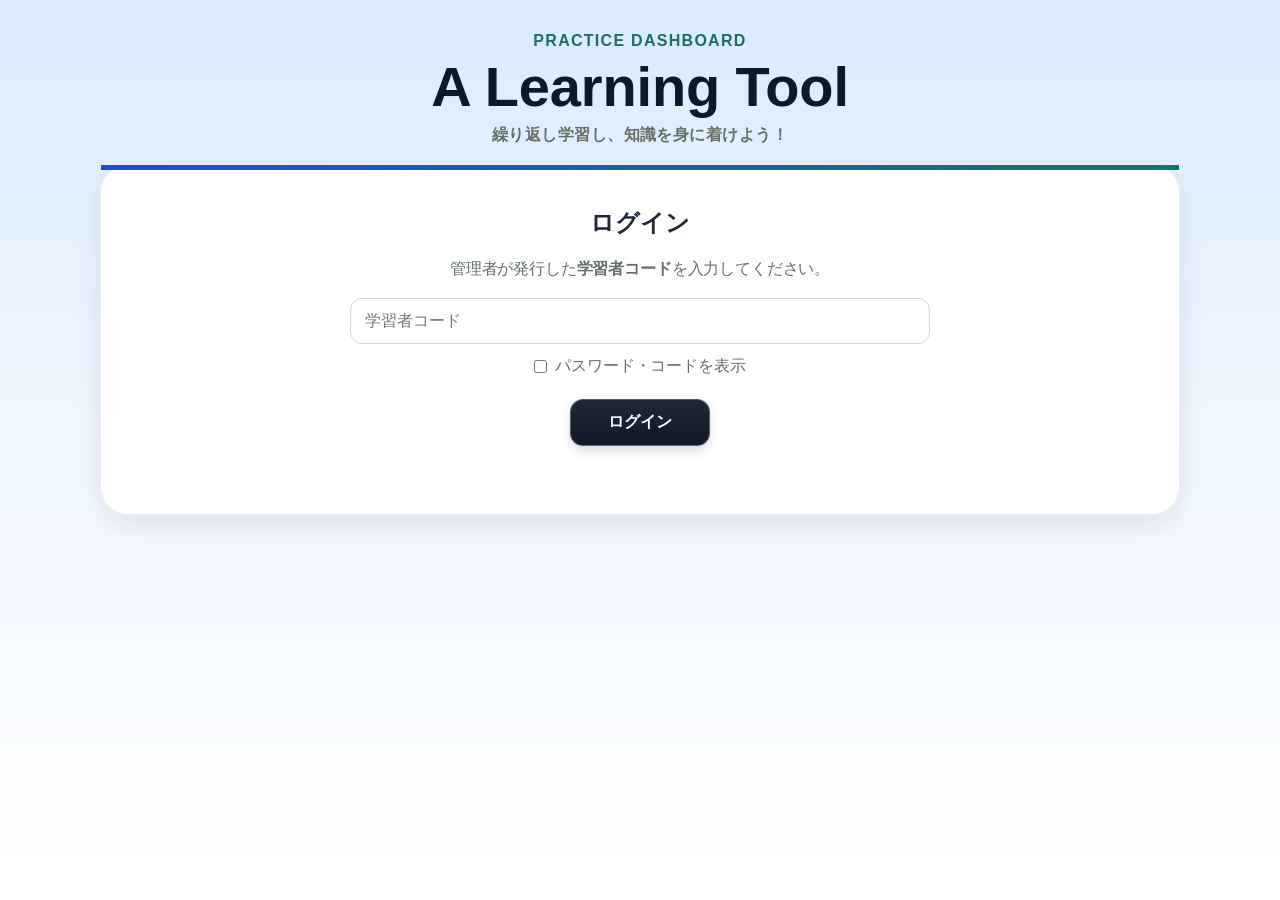
==== commit 93949b23: "Update game-style UI and integrated practice settings" ====
--- a/index.html
+++ b/index.html
@@ -4,7 +4,26 @@
   <meta charset="UTF-8" />
   <meta name="viewport" content="width=device-width, initial-scale=1.0" />
   <title>A Learning Tool</title>
-  <link rel="stylesheet" href="style.css?v=unified-material-20260531" />
+  <link rel="stylesheet" href="css/base.css?v=split-quest-20260531" />
+  <link rel="stylesheet" href="css/access-category-writing.css?v=split-quest-20260531" />
+  <link rel="stylesheet" href="css/motivation-output.css?v=split-quest-20260531" />
+  <link rel="stylesheet" href="css/local-review-iphone.css?v=split-quest-20260531" />
+  <link rel="stylesheet" href="css/clear-growth.css?v=split-quest-20260531" />
+  <link rel="stylesheet" href="css/home-materials-streak.css?v=split-quest-20260531" />
+  <link rel="stylesheet" href="css/game-home.css?v=split-quest-20260531" />
+  <link rel="stylesheet" href="css/unified-material-screen.css?v=split-quest-20260531" />
+  <link rel="stylesheet" href="css/quiz-mobile.css?v=split-quest-20260531" />
+  <link rel="stylesheet" href="css/blue-theme.css?v=split-quest-20260531" />
+  <link rel="stylesheet" href="css/material-calm-themes.css?v=split-quest-20260531" />
+  <link rel="stylesheet" href="css/polaris-display.css?v=split-quest-20260531" />
+  <link rel="stylesheet" href="css/polaris-passage-first.css?v=split-quest-20260531" />
+  <link rel="stylesheet" href="css/final-style-patch.css?v=zodiac-next-20260531" />
+  <link rel="stylesheet" href="css/integrated-dashboard-buttons.css?v=split-quest-20260531" />
+  <link rel="stylesheet" href="css/eye-friendly-interactions.css?v=split-quest-20260531" />
+  <link rel="stylesheet" href="css/correct-effect-luxury.css?v=split-quest-20260531" />
+  <link rel="stylesheet" href="css/polaris-full-visibility.css?v=split-quest-20260531" />
+  <link rel="stylesheet" href="css/material-screen-brushup.css?v=target-boss-fix-20260531" />
+  <link rel="stylesheet" href="css/game-ui-override.css?v=visible-game-home-20260603" />
 </head>
 <body>
   <div class="app-shell">
@@ -466,7 +485,29 @@
       </section>
     </main>
   </div>
-
-  <script src="script.js?v=unified-material-20260531"></script>
+  <script src="js/config.js?v=split-quest-20260531"></script>
+  <script src="js/main.js?v=mock-v3-20260603"></script>
+  <script src="js/api.js?v=split-quest-20260531"></script>
+  <script src="js/auth.js?v=mock-v3-20260603"></script>
+  <script src="js/home-menu.js?v=split-quest-20260531"></script>
+  <script src="js/materials.js?v=mock-v3-20260603"></script>
+  <script src="js/admin-access.js?v=split-quest-20260531"></script>
+  <script src="js/settings.js?v=split-quest-20260531"></script>
+  <script src="js/data-loaders.js?v=split-quest-20260531"></script>
+  <script src="js/quiz-start.js?v=split-quest-20260531"></script>
+  <script src="js/quiz-render.js?v=split-quest-20260531"></script>
+  <script src="js/quiz-check.js?v=split-quest-20260531"></script>
+  <script src="js/results-sync.js?v=split-quest-20260531"></script>
+  <script src="js/writing.js?v=split-quest-20260531"></script>
+  <script src="js/history.js?v=split-quest-20260531"></script>
+  <script src="js/mistake-review.js?v=split-quest-20260531"></script>
+  <script src="js/home-status.js?v=split-quest-20260531"></script>
+  <script src="js/growth.js?v=mock-v3-20260603"></script>
+  <script src="js/material-progress.js?v=mock-v3-20260603"></script>
+  <script src="js/local-review.js?v=split-quest-20260531"></script>
+  <script src="js/calendar.js?v=split-quest-20260531"></script>
+  <script src="js/dashboard-streak.js?v=split-quest-20260531"></script>
+  <script src="js/utils.js?v=split-quest-20260531"></script>
+  <script src="js/game-ui-override.js?v=mock-v3-20260603"></script>
 </body>
 </html>
--- a/css/base.css
+++ b/css/base.css
@@ -0,0 +1,339 @@
+:root {
+  --bg1: #eef2ff;
+  --bg2: #f8fafc;
+  --card: rgba(255, 255, 255, 0.92);
+  --text: #111827;
+  --muted: #6b7280;
+  --primary: #2563eb;
+  --primary-dark: #1d4ed8;
+  --secondary: #64748b;
+  --danger: #dc2626;
+  --success: #15803d;
+  --border: #e5e7eb;
+  --shadow: 0 20px 45px rgba(15, 23, 42, 0.12);
+}
+
+* { box-sizing: border-box; }
+
+body {
+  font-family: Arial, "Hiragino Sans", "Yu Gothic", sans-serif;
+  color: var(--text);
+  background:
+    radial-gradient(circle at top left, #dbeafe 0, transparent 32%),
+    linear-gradient(135deg, var(--bg1), var(--bg2));
+  margin: 0;
+  min-height: 100vh;
+  padding: 24px;
+  text-align: center;
+}
+
+.app-shell { max-width: 1080px; margin: 0 auto; }
+
+.app-header {
+  display: flex;
+  justify-content: space-between;
+  align-items: center;
+  gap: 16px;
+  margin: 8px auto 22px;
+  text-align: left;
+}
+
+.eyebrow {
+  margin: 0 0 4px;
+  color: var(--primary);
+  font-weight: bold;
+  letter-spacing: 0.08em;
+  text-transform: uppercase;
+}
+
+h1 { margin: 0; font-size: clamp(36px, 6vw, 56px); color: #0f172a; }
+h2 { color: #1f2937; margin: 0 0 16px; }
+h3 { color: #374151; }
+
+.today-card {
+  background: var(--card);
+  border: 1px solid var(--border);
+  border-radius: 18px;
+  box-shadow: var(--shadow);
+  padding: 14px 18px;
+  min-width: 150px;
+  text-align: center;
+}
+
+.today-card span, .stat-card span { display: block; color: var(--muted); font-size: 13px; }
+.today-card strong { font-size: 28px; color: var(--primary); letter-spacing: 0.08em; }
+
+.container {
+  background: var(--card);
+  backdrop-filter: blur(8px);
+  padding: clamp(22px, 4vw, 42px);
+  border-radius: 24px;
+  border: 1px solid rgba(255,255,255,0.7);
+  box-shadow: var(--shadow);
+}
+
+.hidden { display: none !important; }
+.muted { color: var(--muted); line-height: 1.7; }
+
+input, select {
+  width: 100%;
+  max-width: 580px;
+  font-size: 16px;
+  padding: 13px 14px;
+  margin: 10px auto;
+  border-radius: 12px;
+  border: 1px solid #cbd5e1;
+  display: block;
+  background: #fff;
+}
+
+input:focus, select:focus {
+  outline: 3px solid rgba(37, 99, 235, 0.18);
+  border-color: var(--primary);
+}
+
+button {
+  font-size: 16px;
+  font-weight: 700;
+  padding: 12px 20px;
+  margin: 10px;
+  border-radius: 999px;
+  border: none;
+  background: var(--primary);
+  color: white;
+  cursor: pointer;
+  min-width: 140px;
+  transition: transform 0.14s ease, background 0.14s ease, box-shadow 0.14s ease;
+  box-shadow: 0 8px 18px rgba(37, 99, 235, 0.22);
+}
+
+button:hover { background: var(--primary-dark); transform: translateY(-1px); }
+button:disabled { background: #9ca3af; cursor: not-allowed; transform: none; box-shadow: none; }
+
+.secondary-button { background: var(--secondary); box-shadow: 0 8px 18px rgba(100, 116, 139, 0.2); }
+.secondary-button:hover { background: #475569; }
+.quit-button { background: var(--danger); box-shadow: 0 8px 18px rgba(220, 38, 38, 0.18); }
+.quit-button:hover { background: #b91c1c; }
+.small-button { min-width: auto; padding: 9px 14px; font-size: 14px; }
+
+.password-toggle {
+  display: flex;
+  justify-content: center;
+  align-items: center;
+  gap: 8px;
+  margin: 12px 0;
+  color: var(--muted);
+}
+.password-toggle input { width: auto; margin: 0; }
+
+.screen-head {
+  display: flex;
+  justify-content: space-between;
+  align-items: flex-start;
+  gap: 16px;
+  text-align: left;
+  margin-bottom: 18px;
+}
+
+.stats-grid {
+  display: grid;
+  grid-template-columns: repeat(3, 1fr);
+  gap: 14px;
+  margin: 20px 0 24px;
+}
+
+.stat-card {
+  background: #f8fafc;
+  border: 1px solid var(--border);
+  border-radius: 18px;
+  padding: 16px;
+  text-align: left;
+}
+.stat-card strong { display: block; margin-top: 6px; font-size: 26px; color: #0f172a; }
+
+.material-grid {
+  display: grid;
+  grid-template-columns: repeat(3, 1fr);
+  gap: 16px;
+}
+
+.material-card {
+  min-height: 132px;
+  border-radius: 22px;
+  background: linear-gradient(180deg, #ffffff, #f8fafc);
+  color: var(--text);
+  border: 1px solid var(--border);
+  box-shadow: 0 10px 24px rgba(15, 23, 42, 0.08);
+  text-align: left;
+  padding: 20px;
+  margin: 0;
+}
+.material-card:hover { background: #eff6ff; color: var(--text); }
+.material-card span { display: inline-block; color: var(--primary); font-size: 13px; font-weight: bold; margin-bottom: 10px; }
+.material-card strong { display: block; font-size: 18px; line-height: 1.35; }
+.material-card small { display: block; color: var(--muted); margin-top: 12px; }
+.accent-card { background: linear-gradient(180deg, #ecfeff, #f8fafc); }
+.admin-card { background: linear-gradient(180deg, #fff7ed, #f8fafc); }
+
+.settings-grid {
+  display: grid;
+  grid-template-columns: repeat(3, 1fr);
+  gap: 12px;
+  text-align: left;
+  margin: 20px 0;
+}
+.settings-grid label { color: var(--muted); font-weight: bold; }
+.settings-grid select { margin-top: 8px; }
+
+.panel {
+  max-width: 760px;
+  margin: 18px auto;
+  background: #f8fafc;
+  border: 1px solid var(--border);
+  border-radius: 18px;
+  padding: 16px;
+}
+
+.quiz-top {
+  display: flex;
+  justify-content: space-between;
+  align-items: center;
+  gap: 16px;
+  text-align: left;
+}
+.timer {
+  min-width: 108px;
+  padding: 12px 16px;
+  border-radius: 999px;
+  background: #eff6ff;
+  color: var(--primary);
+  font-weight: bold;
+  text-align: center;
+}
+.timer-warning { background: #fef2f2; color: var(--danger); animation: pulse 0.7s infinite alternate; }
+@keyframes pulse { from { transform: scale(1); } to { transform: scale(1.04); } }
+
+.progress-wrap {
+  width: 100%;
+  height: 10px;
+  background: #e5e7eb;
+  border-radius: 999px;
+  overflow: hidden;
+  margin: 16px 0 26px;
+}
+.progress-bar {
+  height: 100%;
+  width: 0%;
+  background: linear-gradient(90deg, #60a5fa, #2563eb);
+  transition: width 0.25s ease;
+}
+
+.words {
+  font-size: clamp(20px, 3vw, 28px);
+  font-weight: bold;
+  line-height: 1.8;
+  margin: 25px 0;
+}
+
+.choice-button {
+  display: block;
+  width: 100%;
+  max-width: 680px;
+  margin: 10px auto;
+  background: #f1f5f9;
+  color: #111827;
+  border: 1px solid #dbe3ef;
+  box-shadow: none;
+  border-radius: 14px;
+  text-align: left;
+}
+.choice-button:hover { background: #e0edff; color: #111827; }
+.choice-button.selected { background: var(--primary); color: white; }
+
+.correct { color: var(--success); font-weight: bold; }
+.wrong, .error { color: var(--danger); font-weight: bold; }
+
+.word-chip {
+  display: inline-block;
+  margin: 6px;
+  padding: 8px 12px;
+  border-radius: 12px;
+  background: #e5e7eb;
+  font-weight: bold;
+}
+.word-chip.used { opacity: 0.32; }
+
+.sentence-hint {
+  margin: 15px 0;
+  padding: 14px;
+  background: #fff7ed;
+  border: 1px solid #fed7aa;
+  border-radius: 14px;
+  font-size: clamp(16px, 3vw, 22px);
+  letter-spacing: 6px;
+  font-weight: bold;
+  color: #9a3412;
+  overflow-wrap: anywhere;
+}
+
+.motivation-box {
+  max-width: 760px;
+  margin: 0 auto 18px;
+  padding: 18px;
+  border-radius: 18px;
+  background: #eef2ff;
+  color: #312e81;
+  line-height: 1.7;
+}
+
+.mistake-list {
+  text-align: left;
+  max-width: 760px;
+  margin: 20px auto;
+  background: #f9fafb;
+  padding: 20px;
+  border-radius: 18px;
+  border: 1px solid var(--border);
+}
+.mistake-item { border-bottom: 1px solid #e5e7eb; padding: 12px 0; }
+.mistake-item:last-child { border-bottom: none; }
+
+#calendarArea { text-align: left; max-width: 820px; margin: 20px auto; }
+.calendar-card {
+  background: #f9fafb;
+  border: 1px solid #e5e7eb;
+  border-radius: 18px;
+  padding: 18px;
+  margin: 16px 0;
+}
+.calendar-task { display: flex; align-items: center; gap: 10px; margin: 10px 0; }
+.calendar-task input { width: auto; margin: 0; }
+.calendar-comment { margin-top: 14px; padding: 10px; background: #eef2ff; border-radius: 10px; color: #3730a3; font-weight: bold; }
+
+.explanation { display: inline-block; margin-top: 8px; color: #374151; font-weight: normal; }
+.monitor-label { font-size: 18px; color: #374151; font-weight: normal; }
+
+.history-controls { display: flex; flex-wrap: wrap; gap: 10px; justify-content: center; align-items: center; margin: 16px 0; }
+.history-controls input { margin: 0; flex: 1 1 300px; }
+.history-table-wrap { overflow-x: auto; max-height: 560px; border: 1px solid var(--border); border-radius: 14px; background: white; }
+.history-table { width: 100%; border-collapse: collapse; min-width: 1100px; font-size: 14px; }
+.history-table th, .history-table td { border-bottom: 1px solid #e5e7eb; padding: 10px; text-align: left; vertical-align: top; }
+.history-table th { position: sticky; top: 0; background: #f8fafc; z-index: 1; }
+.history-table td:nth-child(5), .history-table td:nth-child(6), .history-table td:nth-child(7) { max-width: 260px; }
+
+@media (max-width: 820px) {
+  body { padding: 14px; }
+  .app-header, .screen-head, .quiz-top { flex-direction: column; align-items: stretch; text-align: center; }
+  .today-card { width: 100%; }
+  .stats-grid, .material-grid, .settings-grid { grid-template-columns: 1fr; }
+  .material-card { min-height: auto; }
+  input, select, button { width: 100%; max-width: none; }
+  button { margin: 8px 0; }
+  .sentence-hint { letter-spacing: 3px; }
+}
+
+/* admin fix: password hints are not displayed */
+.today-card { display: none !important; }
+.app-header { justify-content: center; text-align: center; }
+.app-header > div { text-align: center; }
+
--- a/css/access-category-writing.css
+++ b/css/access-category-writing.css
@@ -0,0 +1,144 @@
+/* =========================================================
+   Access code / category / writing update
+========================================================= */
+.admin-quick {
+  display: flex;
+  flex-wrap: wrap;
+  gap: 12px;
+  justify-content: center;
+  margin: 18px 0 26px;
+}
+.admin-quick button,
+.admin-card {
+  background: linear-gradient(135deg, #111827, #374151);
+  color: #fff;
+  border: none;
+  border-radius: 16px;
+  padding: 14px 20px;
+  font-weight: 800;
+  box-shadow: 0 12px 24px rgba(17,24,39,.18);
+}
+
+#materialCategoryArea {
+  display: grid;
+  gap: 22px;
+  margin-top: 24px;
+}
+.category-section {
+  text-align: left;
+  padding: 22px;
+  border-radius: 26px;
+  background: rgba(255,255,255,.82);
+  border: 1px solid var(--border);
+  box-shadow: 0 18px 36px rgba(15,23,42,.08);
+}
+.category-head {
+  display: flex;
+  justify-content: space-between;
+  align-items: center;
+  margin-bottom: 16px;
+}
+.category-head span {
+  display: inline-block;
+  font-size: 26px;
+  font-weight: 900;
+  letter-spacing: .08em;
+}
+.category-head p { margin: 6px 0 0; color: #64748b; }
+.category-toeic { border-left: 8px solid #2563eb; }
+.category-toefl { border-left: 8px solid #7c3aed; }
+.category-highschool { border-left: 8px solid #16a34a; }
+.category-eiken { border-left: 8px solid #d97706; }
+.category-classics { border-left: 8px solid #b91c1c; }
+.category-toeic .category-head span { color: #1d4ed8; }
+.category-toefl .category-head span { color: #6d28d9; }
+.category-highschool .category-head span { color: #15803d; }
+.category-eiken .category-head span { color: #b45309; }
+.category-classics .category-head span { color: #991b1b; }
+.empty-category {
+  padding: 18px;
+  border-radius: 18px;
+  background: #f8fafc;
+  color: #64748b;
+  text-align: center;
+}
+
+.theme-toeic { background: linear-gradient(135deg, #dbeafe, #f8fafc); }
+.theme-toefl { background: linear-gradient(135deg, #ede9fe, #f8fafc); }
+.theme-highschool { background: linear-gradient(135deg, #dcfce7, #f8fafc); }
+.theme-eiken { background: linear-gradient(135deg, #fef3c7, #f8fafc); }
+.theme-classics { background: linear-gradient(135deg, #fee2e2, #fff7ed); }
+
+.admin-panel,
+.writing-panel {
+  text-align: left;
+  max-width: 960px;
+  margin: 18px auto;
+}
+.admin-panel input,
+.writing-panel select,
+.writing-panel textarea {
+  width: 100%;
+  max-width: none;
+  box-sizing: border-box;
+}
+.checkbox-grid {
+  display: grid;
+  gap: 14px;
+  grid-template-columns: repeat(auto-fit, minmax(240px, 1fr));
+  margin: 14px 0;
+}
+.checkbox-category {
+  padding: 14px;
+  border: 1px solid var(--border);
+  border-radius: 16px;
+  background: #f8fafc;
+}
+.material-check {
+  display: flex;
+  align-items: center;
+  gap: 8px;
+  margin: 8px 0;
+  line-height: 1.5;
+}
+.material-check input {
+  width: auto;
+  margin: 0;
+}
+.issued-code {
+  display: inline-block;
+  padding: 8px 12px;
+  border-radius: 12px;
+  background: #ecfeff;
+  color: #155e75;
+  font-size: 24px;
+  letter-spacing: .08em;
+}
+.compact-head { align-items: center; }
+.compact-table { min-width: 920px; }
+
+#customQuestionCountInput {
+  margin-top: 10px;
+}
+.writing-prompt {
+  margin: 16px 0;
+  padding: 18px;
+  border-radius: 18px;
+  background: #f8fafc;
+  border: 1px solid var(--border);
+  line-height: 1.8;
+}
+#writingText {
+  min-height: 280px;
+  line-height: 1.8;
+  resize: vertical;
+  font-size: 16px;
+}
+
+@media (max-width: 820px) {
+  .category-section { padding: 16px; }
+  .category-head { flex-direction: column; align-items: flex-start; }
+  .checkbox-grid { grid-template-columns: 1fr; }
+  .admin-quick { flex-direction: column; }
+}
+
--- a/css/motivation-output.css
+++ b/css/motivation-output.css
@@ -0,0 +1,286 @@
+/* =========================================================
+   2026 renewal: motivational UI + output practice
+========================================================= */
+body::before {
+  content: "";
+  position: fixed;
+  inset: 0;
+  pointer-events: none;
+  background:
+    radial-gradient(circle at 86% 10%, rgba(251, 191, 36, 0.20), transparent 24%),
+    radial-gradient(circle at 12% 82%, rgba(34, 197, 94, 0.16), transparent 26%);
+  z-index: -1;
+}
+
+.header-message {
+  margin: 6px 0 0;
+  color: var(--muted);
+  font-weight: 700;
+  letter-spacing: .03em;
+}
+
+.container {
+  position: relative;
+  overflow: hidden;
+}
+.container::before {
+  content: "";
+  position: absolute;
+  top: 0;
+  left: 0;
+  right: 0;
+  height: 8px;
+  background: linear-gradient(90deg, #2563eb, #7c3aed, #16a34a, #f59e0b, #ef4444);
+}
+
+.stat-card {
+  background: linear-gradient(180deg, #ffffff, #f8fafc);
+  transition: transform .16s ease, box-shadow .16s ease;
+}
+.stat-card:hover { transform: translateY(-2px); box-shadow: 0 14px 28px rgba(15, 23, 42, .10); }
+
+.category-section {
+  position: relative;
+  overflow: hidden;
+  transition: transform .16s ease, box-shadow .16s ease;
+}
+.category-section:hover { transform: translateY(-2px); box-shadow: 0 22px 44px rgba(15,23,42,.11); }
+.category-section::after {
+  content: "";
+  position: absolute;
+  right: -40px;
+  top: -40px;
+  width: 120px;
+  height: 120px;
+  border-radius: 50%;
+  background: rgba(37, 99, 235, .08);
+}
+.category-title { display: inline-flex !important; align-items: center; gap: 10px; }
+.category-icon { font-size: 30px; letter-spacing: 0; }
+.category-tip {
+  position: relative;
+  z-index: 1;
+  padding: 8px 12px;
+  border-radius: 999px;
+  background: #f8fafc;
+  color: #64748b;
+  font-weight: 800;
+  white-space: nowrap;
+}
+.category-teacher { border-left: 8px solid #0f766e; }
+.category-teacher .category-head span { color: #0f766e; }
+.theme-teacher { background: linear-gradient(135deg, #ccfbf1, #f8fafc); }
+
+.material-card {
+  position: relative;
+  overflow: hidden;
+  transition: transform .16s ease, box-shadow .16s ease, border-color .16s ease;
+}
+.material-card::after {
+  content: "Start";
+  position: absolute;
+  right: 16px;
+  bottom: 14px;
+  font-size: 12px;
+  color: #94a3b8;
+  font-weight: 900;
+  letter-spacing: .10em;
+}
+.material-card:hover {
+  transform: translateY(-3px);
+  box-shadow: 0 18px 36px rgba(37, 99, 235, .16);
+  border-color: rgba(37, 99, 235, .35);
+}
+
+.question-prompt {
+  max-width: 820px;
+  margin: 18px auto;
+  padding: 18px 20px;
+  border-radius: 20px;
+  background: linear-gradient(180deg, #ffffff, #f8fafc);
+  border: 1px solid var(--border);
+  font-size: clamp(18px, 2.5vw, 24px);
+  font-weight: 800;
+  line-height: 1.7;
+  text-align: left;
+}
+.cloze-prompt {
+  border-left: 8px solid var(--primary);
+}
+
+.task-badge {
+  display: inline-flex;
+  align-items: center;
+  gap: 6px;
+  margin-bottom: 10px;
+  padding: 5px 12px;
+  border-radius: 999px;
+  background: rgba(37, 99, 235, .10);
+  color: #1d4ed8;
+  font-size: 13px;
+  font-weight: 900;
+}
+.task-instruction {
+  margin: 0 0 14px;
+  color: #334155;
+  font-size: clamp(15px, 2vw, 18px);
+  font-weight: 700;
+}
+.source-expression,
+.target-expression {
+  display: grid;
+  gap: 6px;
+  margin-top: 12px;
+  padding: 14px 16px;
+  border-radius: 18px;
+  text-align: left;
+  overflow-wrap: anywhere;
+}
+.source-expression {
+  background: #fff7ed;
+  border: 1px solid #fed7aa;
+}
+.target-expression {
+  background: #eff6ff;
+  border: 1px solid #bfdbfe;
+}
+.source-expression span,
+.target-expression span {
+  color: #64748b;
+  font-size: 12px;
+  font-weight: 900;
+  letter-spacing: .08em;
+}
+.source-expression strong,
+.target-expression strong {
+  color: #0f172a;
+  font-size: clamp(17px, 2.3vw, 23px);
+}
+
+.answer-support {
+  max-width: 820px;
+  margin: 12px auto;
+  padding: 12px 14px;
+  border-radius: 16px;
+  background: #fff7ed;
+  border: 1px solid #fed7aa;
+  color: #9a3412;
+  font-weight: 800;
+  line-height: 1.8;
+  overflow-wrap: anywhere;
+}
+.answer-support span {
+  display: inline-block;
+  margin-right: 10px;
+  padding: 2px 8px;
+  border-radius: 999px;
+  background: rgba(251, 146, 60, .18);
+  color: #9a3412;
+  font-size: 13px;
+}
+.answer-input {
+  max-width: 820px;
+  font-size: 18px;
+  border-radius: 16px;
+  border: 2px solid #cbd5e1;
+}
+.answer-input:focus {
+  outline: 4px solid rgba(37, 99, 235, 0.16);
+}
+.word-chip {
+  border: 1px solid #cbd5e1;
+  color: #0f172a;
+  background: #ffffff;
+  box-shadow: 0 6px 14px rgba(15,23,42,.08);
+  min-width: auto;
+  margin: 6px;
+  cursor: pointer;
+}
+.word-chip:hover { background: #eff6ff; color: #1d4ed8; }
+.word-chip.used { opacity: 0.35; transform: scale(.98); }
+#feedback {
+  min-height: 84px;
+  margin: 18px auto 10px;
+  max-width: 820px;
+}
+#feedback.correct, #feedback .correct { color: var(--success); }
+#feedback.wrong { color: var(--danger); }
+.feedback-card {
+  display: flex;
+  align-items: center;
+  gap: 14px;
+  padding: 16px 18px;
+  border-radius: 22px;
+  box-shadow: 0 16px 34px rgba(15, 23, 42, .12);
+  text-align: left;
+  animation: feedbackPop .34s ease-out;
+}
+.feedback-card strong {
+  display: block;
+  font-size: clamp(20px, 3vw, 28px);
+  line-height: 1.2;
+}
+.feedback-card p {
+  margin: 4px 0 0;
+  color: #334155;
+  font-weight: 800;
+}
+.feedback-icon {
+  display: grid;
+  place-items: center;
+  width: 56px;
+  height: 56px;
+  border-radius: 18px;
+  background: rgba(255, 255, 255, .82);
+  font-size: 30px;
+  flex: 0 0 auto;
+}
+.feedback-correct {
+  background: linear-gradient(135deg, #dcfce7, #ecfeff);
+  border: 1px solid #86efac;
+}
+.feedback-wrong {
+  background: linear-gradient(135deg, #fff7ed, #fef2f2);
+  border: 1px solid #fecaca;
+}
+.explanation-box {
+  margin-top: 10px;
+  padding: 12px 14px;
+  border-radius: 16px;
+  background: #f8fafc;
+  border: 1px solid var(--border);
+  color: #475569;
+  font-size: 14px;
+  font-weight: 700;
+  line-height: 1.7;
+  text-align: left;
+}
+.celebration-layer {
+  pointer-events: none;
+  position: fixed;
+  inset: 0;
+  z-index: 9999;
+  overflow: hidden;
+}
+.confetti-piece {
+  position: absolute;
+  top: 12%;
+  color: #2563eb;
+  font-size: 20px;
+  font-weight: 900;
+  animation: confettiFall 1s ease-out forwards;
+}
+.confetti-piece:nth-child(3n) { color: #16a34a; }
+.confetti-piece:nth-child(3n+1) { color: #f97316; }
+.confetti-piece:nth-child(4n) { color: #9333ea; }
+@keyframes feedbackPop {
+  from { transform: translateY(10px) scale(.98); opacity: 0; }
+  to { transform: translateY(0) scale(1); opacity: 1; }
+}
+@keyframes confettiFall {
+  0% { transform: translateY(-20px) rotate(0deg); opacity: 0; }
+  18% { opacity: 1; }
+  100% { transform: translateY(220px) rotate(220deg); opacity: 0; }
+}
+#nextButton { background: linear-gradient(135deg, #0f766e, #2563eb); }
+
--- a/css/local-review-iphone.css
+++ b/css/local-review-iphone.css
@@ -0,0 +1,505 @@
+/* =========================================================
+   Local Review / iPhone-style dashboard
+   - 既存教材・判定ロジックは触らず、総復習画面だけ追加
+========================================================= */
+
+.review-launch-card {
+  border-color: rgba(20, 184, 166, 0.35) !important;
+  background: linear-gradient(135deg, rgba(20, 184, 166, 0.16), rgba(99, 102, 241, 0.10)) !important;
+}
+
+.local-review-screen {
+  --lr-bg: #1f1f20;
+  --lr-card: #2b2b2d;
+  --lr-card-2: #363638;
+  --lr-text: #f6f6f7;
+  --lr-muted: #a9a9b2;
+  --lr-line: rgba(142, 142, 160, 0.28);
+  --lr-mastered: #10cdb6;
+  --lr-review: #ff5271;
+  --lr-unlearned: #5e6077;
+  --lr-starred: #9b5ab6;
+  position: relative;
+  min-height: min(860px, calc(100vh - 40px));
+  max-width: 470px;
+  margin: 0 auto;
+  padding: max(16px, env(safe-area-inset-top)) 16px 96px;
+  color: var(--lr-text);
+  background: var(--lr-bg);
+  border-radius: 0;
+  overflow: hidden;
+  box-shadow: 0 30px 70px rgba(0, 0, 0, 0.28);
+}
+
+.local-review-screen .muted { color: var(--lr-muted); }
+
+.phone-status-space {
+  height: 8px;
+}
+
+.local-review-topbar,
+.local-review-subbar,
+.settings-sheet-head {
+  display: flex;
+  align-items: center;
+  justify-content: space-between;
+  gap: 12px;
+}
+
+.local-review-topbar {
+  min-height: 56px;
+  font-size: 1.2rem;
+}
+
+.round-icon-button,
+.plain-arrow,
+.pill-button {
+  border: 1px solid rgba(255, 255, 255, 0.09);
+  background: rgba(255, 255, 255, 0.06);
+  color: var(--lr-text);
+  box-shadow: inset 0 1px 0 rgba(255, 255, 255, 0.06);
+}
+
+.round-icon-button {
+  width: 52px;
+  height: 52px;
+  padding: 0;
+  border-radius: 50%;
+  font-size: 1.7rem;
+  line-height: 1;
+}
+
+.pill-button {
+  width: auto;
+  min-width: 92px;
+  height: 52px;
+  padding: 0 18px;
+  border-radius: 28px;
+}
+
+.plain-arrow {
+  width: 44px;
+  height: 44px;
+  padding: 0;
+  border: none;
+  background: transparent;
+  color: #aeb0ba;
+  font-size: 2.4rem;
+  box-shadow: none;
+}
+
+.local-review-subbar {
+  margin-top: 12px;
+  text-align: center;
+}
+
+.local-review-subbar h2 {
+  margin: 0;
+  color: var(--lr-text);
+  font-size: 1.15rem;
+}
+
+.local-review-subbar p {
+  margin: 4px 0 0;
+  font-size: .8rem;
+}
+
+.local-review-main {
+  margin-top: 112px;
+}
+
+.local-donut {
+  --mastered-percent: 0%;
+  width: 256px;
+  height: 256px;
+  margin: 0 auto;
+  display: grid;
+  place-items: center;
+  border-radius: 50%;
+  background: conic-gradient(var(--lr-mastered) 0 var(--mastered-percent), var(--lr-review) var(--mastered-percent) calc(var(--mastered-percent) + 6%), var(--lr-unlearned) 0 100%);
+  position: relative;
+}
+
+.local-donut::after {
+  content: "";
+  position: absolute;
+  inset: 28px;
+  border-radius: 50%;
+  background: var(--lr-bg);
+}
+
+.local-donut span {
+  position: relative;
+  z-index: 1;
+  color: var(--lr-text);
+  font-size: clamp(2.6rem, 12vw, 4.2rem);
+  font-weight: 300;
+  letter-spacing: -.06em;
+}
+
+.local-review-counts {
+  display: grid;
+  grid-template-columns: repeat(3, 1fr);
+  gap: 8px;
+  margin: 72px 0 32px;
+  text-align: center;
+}
+
+.local-review-counts strong {
+  display: block;
+  color: var(--lr-text);
+  font-size: clamp(1.8rem, 7vw, 2.6rem);
+  font-weight: 400;
+  letter-spacing: -.04em;
+}
+
+.local-review-counts span {
+  display: flex;
+  align-items: center;
+  justify-content: center;
+  gap: 6px;
+  color: var(--lr-muted);
+  font-size: .95rem;
+}
+
+.dot {
+  display: inline-block;
+  width: 16px;
+  height: 16px;
+  border-radius: 50%;
+  vertical-align: middle;
+}
+.dot.mastered { background: var(--lr-mastered); }
+.dot.review { background: var(--lr-review); }
+.dot.unlearned { background: var(--lr-unlearned); }
+.dot.starred { background: var(--lr-starred); }
+
+.local-review-actions {
+  display: grid;
+  grid-template-columns: 1fr 1fr;
+  gap: 16px;
+}
+
+.local-review-actions button,
+.done-button {
+  min-height: 50px;
+  border: none;
+  border-radius: 7px;
+  background: #f7f7f8;
+  color: #1f1f20;
+  font-weight: 800;
+  box-shadow: 0 2px 0 rgba(0, 0, 0, 0.16);
+}
+
+.local-insight-card {
+  margin-top: 24px;
+  padding: 18px;
+  border: 1px solid var(--lr-line);
+  border-radius: 22px;
+  background: rgba(255, 255, 255, 0.045);
+}
+
+.local-insight-card p {
+  margin: 8px 0 0;
+  color: var(--lr-muted);
+}
+
+.local-review-list {
+  margin-top: 24px;
+  max-height: calc(100vh - 190px);
+  overflow-y: auto;
+  padding-bottom: 86px;
+}
+
+.local-review-row {
+  display: grid;
+  grid-template-columns: 42px 1fr auto;
+  gap: 10px;
+  align-items: center;
+  margin: 10px 0;
+  padding: 12px;
+  border: 1px solid var(--lr-line);
+  border-radius: 18px;
+  background: rgba(255, 255, 255, 0.045);
+}
+
+.local-review-row strong,
+.local-review-row span {
+  display: block;
+}
+
+.local-review-row span {
+  color: var(--lr-muted);
+  font-size: .82rem;
+  margin-top: 3px;
+}
+
+.star-button {
+  width: 36px;
+  height: 36px;
+  padding: 0;
+  border-radius: 50%;
+  border: 1px solid var(--lr-line);
+  background: rgba(255,255,255,.04);
+  color: var(--lr-muted);
+}
+
+.star-button.active {
+  background: var(--lr-starred);
+  color: white;
+  border-color: transparent;
+}
+
+.local-review-settings {
+  position: fixed;
+  inset: 0;
+  z-index: 20;
+  max-width: 470px;
+  margin: 0 auto;
+  padding: max(18px, env(safe-area-inset-top)) 16px max(24px, env(safe-area-inset-bottom));
+  color: var(--lr-text);
+  background: var(--lr-bg);
+  overflow-y: auto;
+}
+
+.local-review-settings h3 {
+  margin: 24px 0 12px;
+  color: var(--lr-text);
+}
+
+.setting-check,
+.radio-row {
+  display: flex;
+  align-items: center;
+  justify-content: space-between;
+  gap: 14px;
+  min-height: 58px;
+  padding: 8px 0;
+  border-bottom: 1px solid transparent;
+  color: var(--lr-text);
+}
+
+.setting-check span {
+  display: grid;
+  grid-template-columns: 20px 1fr;
+  gap: 0 10px;
+  align-items: center;
+}
+
+.setting-check small {
+  grid-column: 2;
+  color: var(--lr-muted);
+}
+
+.setting-check input[type="checkbox"],
+.radio-row input[type="radio"] {
+  width: 30px;
+  height: 30px;
+  accent-color: #f7f7f8;
+}
+
+.settings-stepper {
+  display: flex;
+  justify-content: space-between;
+  align-items: center;
+  gap: 12px;
+  padding: 18px 0;
+  border-top: 1px solid var(--lr-line);
+  border-bottom: 1px solid var(--lr-line);
+}
+
+.settings-stepper div {
+  display: flex;
+  align-items: center;
+  gap: 12px;
+  font-size: 2rem;
+  font-weight: 700;
+}
+
+.settings-stepper button {
+  width: 38px;
+  height: 38px;
+  padding: 0;
+  border: none;
+  border-radius: 50%;
+  background: transparent;
+  color: var(--lr-text);
+  font-size: 2rem;
+  box-shadow: none;
+}
+
+.done-button {
+  width: 100%;
+  margin: 20px 0 36px;
+}
+
+.local-review-tabbar {
+  position: fixed;
+  left: 50%;
+  bottom: max(10px, env(safe-area-inset-bottom));
+  transform: translateX(-50%);
+  display: grid;
+  grid-template-columns: repeat(3, 1fr);
+  width: min(328px, calc(100vw - 54px));
+  padding: 4px;
+  border: 1px solid rgba(255,255,255,.12);
+  border-radius: 36px;
+  background: rgba(59,59,62,.86);
+  backdrop-filter: blur(20px);
+  z-index: 10;
+}
+
+.local-tab-button {
+  min-height: 62px;
+  padding: 7px 8px;
+  border: none;
+  border-radius: 31px;
+  background: transparent;
+  color: #fff;
+  font-size: 1.2rem;
+  box-shadow: none;
+}
+
+.local-tab-button span {
+  display: block;
+  margin-top: 2px;
+  font-size: .72rem;
+}
+
+.local-tab-button.active {
+  background: rgba(255, 255, 255, 0.16);
+}
+
+.choice-button.ready-to-submit {
+  outline: 2px solid rgba(20, 184, 166, .55);
+  outline-offset: 2px;
+}
+
+.polaris-question-wrap {
+  text-align: left;
+  font-size: 1rem;
+}
+
+.polaris-passage-card,
+.polaris-question-card,
+.error-correction-card {
+  padding: 16px;
+  margin: 12px 0;
+  border: 1px solid rgba(148, 163, 184, .28);
+  border-radius: 20px;
+  background: rgba(255, 255, 255, .72);
+  line-height: 1.75;
+}
+
+.polaris-passage-card {
+  max-height: 42vh;
+  overflow-y: auto;
+}
+
+.polaris-passage-card span,
+.polaris-question-card span,
+.source-expression span,
+.target-expression span,
+.task-badge {
+  display: block;
+  margin-bottom: 6px;
+  color: #64748b;
+  font-size: .78rem;
+  font-weight: 800;
+  letter-spacing: .06em;
+}
+
+.double-press-hint {
+  margin-top: 8px;
+  color: #64748b;
+  font-size: .86rem;
+}
+
+.error-choice-grid {
+  display: grid;
+  gap: 10px;
+  margin-top: 14px;
+}
+
+.feedback-stats {
+  display: flex;
+  flex-wrap: wrap;
+  gap: 8px;
+  margin-top: 10px;
+}
+
+.feedback-stats span {
+  padding: 4px 9px;
+  border-radius: 999px;
+  background: rgba(255, 255, 255, .65);
+  color: #0f172a;
+  font-size: .78rem;
+  font-weight: 700;
+}
+
+.celebration-badge {
+  position: fixed;
+  left: 50%;
+  top: 18%;
+  transform: translateX(-50%);
+  z-index: 9999;
+  min-width: 180px;
+  padding: 14px 18px;
+  border-radius: 999px;
+  background: rgba(15, 23, 42, .82);
+  color: #fff;
+  text-align: center;
+  box-shadow: 0 18px 60px rgba(0,0,0,.28);
+  backdrop-filter: blur(10px);
+  animation: badgePop 1.1s ease forwards;
+}
+
+.celebration-badge strong,
+.celebration-badge span { display:block; }
+.celebration-badge span { font-size: .78rem; opacity: .82; margin-top: 2px; }
+.correct-flash .app-shell { animation: correctGlow .8s ease; }
+
+@keyframes badgePop {
+  0% { opacity: 0; transform: translateX(-50%) scale(.82) translateY(8px); }
+  16% { opacity: 1; transform: translateX(-50%) scale(1.03) translateY(0); }
+  100% { opacity: 0; transform: translateX(-50%) scale(.96) translateY(-10px); }
+}
+
+@keyframes correctGlow {
+  0%, 100% { filter: none; }
+  45% { filter: drop-shadow(0 0 22px rgba(20,184,166,.28)); }
+}
+
+@media (max-width: 520px) {
+  .local-review-screen,
+  .local-review-settings {
+    max-width: none;
+    min-height: 100vh;
+    border-radius: 0;
+  }
+  .local-review-main { margin-top: 82px; }
+  .local-donut { width: 230px; height: 230px; }
+  .local-review-counts { margin-top: 56px; }
+  .settings-stepper { align-items: flex-start; flex-direction: column; }
+}
+
+@media (prefers-reduced-motion: reduce) {
+  .celebration-badge,
+  .correct-flash .app-shell { animation: none; }
+}
+
+body.local-review-active .app-header {
+  display: none;
+}
+body.local-review-active .app-shell {
+  max-width: none;
+  min-height: 100vh;
+  padding: 0;
+  background: #1f1f20;
+}
+body.local-review-active .container {
+  width: 100%;
+  max-width: none;
+  padding: 0;
+}
+
--- a/css/clear-growth.css
+++ b/css/clear-growth.css
@@ -0,0 +1,547 @@
+/* =========================================================
+   2026-05-31 Clear Growth Update
+   - 参考アプリの機能だけを取り入れ、既存サイトの明るいカードUIを主にする
+   - iPhone風の読みやすいシステムフォント
+   - 教材カテゴリはアコーディオン、総復習は教材ごとにアクセス
+========================================================= */
+
+body {
+  font-family: -apple-system, BlinkMacSystemFont, "SF Pro Text", "SF Pro Display", "Hiragino Sans", "Yu Gothic", "Yu Gothic UI", Meiryo, sans-serif;
+  letter-spacing: -0.01em;
+}
+
+button, input, select, textarea {
+  font-family: inherit;
+}
+
+/* dark full-screen styleを無効化し、既存の学習サイトの見た目へ戻す */
+body.local-review-active .app-header { display: flex; }
+body.local-review-active .app-shell {
+  max-width: 1080px;
+  min-height: auto;
+  padding: 0;
+  background: transparent;
+}
+body.local-review-active .container {
+  max-width: none;
+  padding: clamp(22px, 4vw, 42px);
+}
+
+.accordion-list {
+  display: grid;
+  gap: 18px;
+  margin-top: 22px;
+}
+
+.category-section {
+  display: block;
+  padding: 0;
+  border-radius: 26px;
+  background: rgba(255,255,255,.9);
+  border: 1px solid rgba(226,232,240,.95);
+  box-shadow: 0 16px 34px rgba(15,23,42,.08);
+  overflow: hidden;
+}
+.category-section::after { display: none; }
+.category-section[open] { box-shadow: 0 22px 44px rgba(15,23,42,.11); }
+.category-head {
+  display: grid;
+  grid-template-columns: 1fr auto auto;
+  align-items: center;
+  gap: 14px;
+  padding: 20px 22px;
+  margin: 0;
+  cursor: pointer;
+  list-style: none;
+}
+.category-head::-webkit-details-marker { display: none; }
+.category-head p { margin: 5px 0 0; }
+.category-tip {
+  position: relative;
+  z-index: 1;
+  white-space: nowrap;
+  background: #f1f5f9;
+}
+.accordion-marker {
+  width: 34px;
+  height: 34px;
+  border-radius: 50%;
+  display: grid;
+  place-items: center;
+  background: #f8fafc;
+  border: 1px solid #e2e8f0;
+}
+.accordion-marker::before {
+  content: "+";
+  color: #334155;
+  font-weight: 900;
+  font-size: 20px;
+  line-height: 1;
+}
+.category-section[open] .accordion-marker::before { content: "−"; }
+.category-section .material-grid {
+  padding: 0 22px 22px;
+}
+
+.material-card-wrap {
+  display: grid;
+  gap: 9px;
+  min-width: 0;
+}
+.material-card-wrap .material-card {
+  width: 100%;
+  min-height: 148px;
+}
+.material-progress-button,
+.material-progress-note {
+  width: 100%;
+  min-width: auto;
+  margin: 0;
+  padding: 10px 12px;
+  border-radius: 14px;
+  font-size: 14px;
+  box-shadow: none;
+}
+.material-progress-button {
+  background: #f8fafc;
+  color: #0f172a;
+  border: 1px solid #dbe3ef;
+}
+.material-progress-button:hover {
+  background: #ecfeff;
+  color: #0f766e;
+  transform: translateY(-1px);
+}
+.material-progress-note {
+  display: grid;
+  place-items: center;
+  min-height: 42px;
+  color: #94a3b8;
+  background: #f8fafc;
+  border: 1px dashed #cbd5e1;
+  font-weight: 700;
+}
+
+.panel-label {
+  display: inline-flex;
+  align-items: center;
+  gap: 6px;
+  padding: 5px 10px;
+  border-radius: 999px;
+  background: rgba(37, 99, 235, .09);
+  color: #1d4ed8;
+  font-size: 12px;
+  font-weight: 900;
+  letter-spacing: .08em;
+  text-transform: uppercase;
+}
+
+.growth-home-card {
+  display: grid;
+  grid-template-columns: minmax(0, 1.4fr) minmax(240px, .8fr);
+  align-items: center;
+  gap: 20px;
+  margin: 20px 0 24px;
+  padding: 22px;
+  border-radius: 28px;
+  text-align: left;
+  background:
+    radial-gradient(circle at 90% 12%, rgba(34, 197, 94, .18), transparent 30%),
+    linear-gradient(135deg, rgba(255,255,255,.96), rgba(240,253,250,.9));
+  border: 1px solid rgba(187, 247, 208, .75);
+  box-shadow: 0 18px 36px rgba(15, 23, 42, .08);
+}
+.growth-copy h3 {
+  margin: 12px 0 8px;
+  color: #0f172a;
+  font-size: clamp(22px, 3vw, 32px);
+}
+.growth-copy p {
+  margin: 0;
+  color: #475569;
+  line-height: 1.75;
+  font-weight: 650;
+}
+.growth-stats {
+  display: flex;
+  flex-wrap: wrap;
+  gap: 10px;
+  margin-top: 16px;
+}
+.growth-stats span {
+  padding: 8px 12px;
+  border-radius: 999px;
+  background: rgba(255,255,255,.74);
+  border: 1px solid #dbe3ef;
+  color: #475569;
+  font-weight: 800;
+}
+.growth-stats strong {
+  margin-right: 4px;
+  color: #0f766e;
+  font-size: 20px;
+}
+.growth-plant-wrap { text-align: center; }
+.growth-next {
+  margin: 10px 0 0;
+  color: #475569;
+  font-weight: 800;
+}
+.growth-next strong { color: #15803d; }
+
+.plant-visual {
+  --root-progress: 18%;
+  width: min(240px, 62vw);
+  height: 230px;
+  margin: 0 auto;
+  position: relative;
+  display: grid;
+  grid-template-rows: 1fr 62px;
+  filter: drop-shadow(0 12px 24px rgba(15,23,42,.12));
+}
+.plant-sky {
+  position: relative;
+  border-radius: 28px 28px 18px 18px;
+  background: linear-gradient(180deg, #ecfeff, #f8fafc);
+  border: 1px solid #dbeafe;
+  overflow: hidden;
+}
+.plant-soil {
+  position: relative;
+  margin: -4px auto 0;
+  width: 76%;
+  height: 64px;
+  border-radius: 0 0 42px 42px;
+  background: linear-gradient(180deg, #92400e, #78350f);
+  overflow: hidden;
+}
+.plant-soil::before {
+  content: "";
+  position: absolute;
+  inset: 0;
+  width: var(--root-progress);
+  background: linear-gradient(90deg, rgba(252,211,77,.42), transparent);
+  transition: width .35s ease;
+}
+.plant-stem {
+  position: absolute;
+  left: 50%;
+  bottom: 0;
+  width: 10px;
+  height: 24px;
+  border-radius: 999px 999px 0 0;
+  background: #16a34a;
+  transform: translateX(-50%);
+  transform-origin: bottom;
+  transition: height .3s ease;
+}
+.plant-leaf, .plant-bloom {
+  position: absolute;
+  opacity: 0;
+  transform: scale(.7);
+  transition: opacity .25s ease, transform .25s ease;
+}
+.plant-leaf {
+  width: 44px;
+  height: 26px;
+  border-radius: 32px 2px 32px 2px;
+  background: linear-gradient(135deg, #22c55e, #15803d);
+  bottom: 32px;
+  left: calc(50% - 6px);
+}
+.leaf-left { transform-origin: right center; transform: rotate(-34deg) scale(.7); }
+.leaf-right {
+  left: auto;
+  right: calc(50% - 6px);
+  border-radius: 2px 32px 2px 32px;
+  transform-origin: left center;
+  transform: rotate(34deg) scale(.7);
+}
+.plant-bloom {
+  left: 50%;
+  bottom: 98px;
+  width: 48px;
+  height: 48px;
+  margin-left: -24px;
+  border-radius: 50%;
+  background: radial-gradient(circle, #fde68a 0 18%, #fb7185 20% 58%, #f43f5e 60% 100%);
+}
+.root {
+  position: absolute;
+  top: 8px;
+  left: 50%;
+  width: 3px;
+  height: 34px;
+  border-radius: 999px;
+  background: #fde68a;
+  opacity: .9;
+  transform-origin: top;
+}
+.root-a { transform: rotate(0deg); }
+.root-b { transform: rotate(34deg); height: 42px; }
+.root-c { transform: rotate(-34deg); height: 42px; }
+.plant-stage-0 .plant-stem { height: 8px; background: #84cc16; }
+.plant-stage-1 .plant-stem { height: 44px; }
+.plant-stage-2 .plant-stem { height: 72px; }
+.plant-stage-2 .leaf-left { opacity: 1; transform: rotate(-34deg) scale(.85); }
+.plant-stage-3 .plant-stem { height: 106px; width: 12px; }
+.plant-stage-3 .leaf-left, .plant-stage-3 .leaf-right { opacity: 1; transform: rotate(-34deg) scale(1); }
+.plant-stage-3 .leaf-right { transform: rotate(34deg) scale(1); }
+.plant-stage-4 .plant-stem, .plant-stage-5 .plant-stem { height: 128px; width: 14px; }
+.plant-stage-4 .leaf-left, .plant-stage-4 .leaf-right,
+.plant-stage-5 .leaf-left, .plant-stage-5 .leaf-right { opacity: 1; }
+.plant-stage-4 .leaf-left, .plant-stage-5 .leaf-left { transform: rotate(-34deg) scale(1.18); }
+.plant-stage-4 .leaf-right, .plant-stage-5 .leaf-right { transform: rotate(34deg) scale(1.18); }
+.plant-stage-5 .plant-bloom { opacity: 1; transform: scale(1); }
+
+.material-review-screen {
+  text-align: left;
+  max-width: 1000px;
+  margin: 0 auto;
+  color: var(--text);
+  background: transparent;
+  box-shadow: none;
+  padding: 0;
+  min-height: auto;
+}
+.review-dashboard-head { align-items: center; }
+.review-head-actions { display: flex; flex-wrap: wrap; justify-content: flex-end; gap: 8px; }
+.review-head-actions button { margin: 0; }
+.review-material-switcher {
+  display: grid;
+  grid-template-columns: auto 1fr auto;
+  align-items: center;
+  gap: 12px;
+  margin: 14px 0 18px;
+  padding: 12px;
+  border-radius: 18px;
+  background: #f8fafc;
+  border: 1px solid #e2e8f0;
+  color: #64748b;
+  text-align: center;
+  font-weight: 800;
+}
+.review-material-switcher button { margin: 0; }
+.review-tabbar {
+  display: flex;
+  flex-wrap: wrap;
+  gap: 8px;
+  margin: 0 0 18px;
+  padding: 6px;
+  border-radius: 18px;
+  background: #eef2ff;
+}
+.local-tab-button {
+  flex: 1 1 150px;
+  min-height: 46px;
+  margin: 0;
+  border-radius: 14px;
+  background: transparent;
+  color: #475569;
+  box-shadow: none;
+  border: none;
+}
+.local-tab-button.active {
+  background: #ffffff;
+  color: #1d4ed8;
+  box-shadow: 0 8px 18px rgba(15,23,42,.08);
+}
+.review-grid {
+  display: grid;
+  grid-template-columns: minmax(260px, .85fr) minmax(320px, 1fr);
+  gap: 18px;
+}
+.review-plant-card, .review-chart-card, .local-insight-card {
+  padding: 20px;
+  border-radius: 24px;
+  background: rgba(255,255,255,.92);
+  border: 1px solid #e2e8f0;
+  box-shadow: 0 16px 32px rgba(15,23,42,.08);
+}
+.review-plant-card strong {
+  display: block;
+  margin-top: 12px;
+  font-size: 18px;
+  color: #0f172a;
+}
+.local-donut {
+  --mastered-percent: 0%;
+  --review-percent: 0%;
+  width: min(260px, 58vw);
+  height: min(260px, 58vw);
+  margin: 18px auto 20px;
+  border-radius: 50%;
+  display: grid;
+  place-items: center;
+  background:
+    conic-gradient(#14b8a6 0 var(--mastered-percent), #fb7185 var(--mastered-percent) calc(var(--mastered-percent) + var(--review-percent)), #cbd5e1 0 100%);
+  position: relative;
+}
+.local-donut::after {
+  content: "";
+  position: absolute;
+  inset: 28px;
+  border-radius: 50%;
+  background: #ffffff;
+  box-shadow: inset 0 0 0 1px #e2e8f0;
+}
+.local-donut span {
+  position: relative;
+  z-index: 1;
+  color: #0f172a;
+  font-size: clamp(2.4rem, 8vw, 4rem);
+  font-weight: 650;
+  letter-spacing: -.06em;
+}
+.local-review-counts {
+  display: grid;
+  grid-template-columns: repeat(3, 1fr);
+  gap: 10px;
+  margin: 0;
+  text-align: center;
+}
+.local-review-counts strong {
+  display: block;
+  color: #0f172a;
+  font-size: clamp(1.5rem, 4vw, 2rem);
+}
+.local-review-counts span {
+  display: flex;
+  align-items: center;
+  justify-content: center;
+  gap: 6px;
+  color: #64748b;
+  font-size: .88rem;
+  font-weight: 800;
+}
+.dot { width: 12px; height: 12px; display: inline-block; border-radius: 50%; }
+.dot.mastered { background: #14b8a6; }
+.dot.review { background: #fb7185; }
+.dot.unlearned { background: #94a3b8; }
+.dot.starred { background: #8b5cf6; }
+.local-review-actions {
+  display: grid;
+  grid-template-columns: repeat(2, minmax(0, 1fr));
+  gap: 12px;
+  margin: 18px 0 0;
+}
+.local-review-actions button { margin: 0; }
+.local-insight-card {
+  margin-top: 18px;
+  background: linear-gradient(135deg, #f8fafc, #eef2ff);
+}
+.local-insight-card p { margin: 8px 0 0; color: #475569; line-height: 1.7; }
+.local-review-list {
+  max-height: none;
+  overflow: visible;
+  padding-bottom: 0;
+}
+.local-review-row {
+  display: grid;
+  grid-template-columns: auto 1fr auto;
+  gap: 12px;
+  align-items: center;
+  margin: 10px 0;
+  padding: 14px;
+  border-radius: 18px;
+  background: #fff;
+  border: 1px solid #e2e8f0;
+  box-shadow: 0 8px 16px rgba(15,23,42,.05);
+}
+.local-review-row span { color: #64748b; font-size: .86rem; margin-top: 3px; }
+.star-button {
+  width: 38px;
+  height: 38px;
+  min-width: auto;
+  margin: 0;
+  padding: 0;
+  border-radius: 50%;
+  border: 1px solid #dbe3ef;
+  background: #f8fafc;
+  color: #64748b;
+  box-shadow: none;
+}
+.star-button.active { background: #8b5cf6; color: #fff; border-color: transparent; }
+.local-review-settings {
+  position: static;
+  max-width: none;
+  min-height: auto;
+  overflow: visible;
+  margin: 18px 0;
+  padding: 20px;
+  color: var(--text);
+  background: rgba(255,255,255,.95);
+  box-shadow: 0 18px 36px rgba(15,23,42,.08);
+}
+.local-review-settings h3 { color: #0f172a; margin: 0 0 10px; }
+.settings-sheet-head {
+  display: flex;
+  justify-content: space-between;
+  align-items: flex-start;
+  gap: 12px;
+  margin-bottom: 14px;
+}
+.review-setting-grid {
+  display: grid;
+  grid-template-columns: repeat(auto-fit, minmax(230px, 1fr));
+  gap: 12px;
+  margin: 12px 0 18px;
+}
+.review-setting-grid.two-col { align-items: start; }
+.setting-check, .radio-row {
+  min-height: 58px;
+  padding: 12px;
+  border-radius: 16px;
+  background: #f8fafc;
+  border: 1px solid #e2e8f0;
+  color: #0f172a;
+}
+.setting-check {
+  display: flex;
+  justify-content: space-between;
+  align-items: center;
+  gap: 10px;
+}
+.setting-check span { display: grid; grid-template-columns: 16px 1fr; gap: 2px 8px; align-items: center; }
+.setting-check small { grid-column: 2; color: #64748b; }
+.setting-check input[type="checkbox"], .radio-row input[type="radio"] {
+  width: 24px;
+  height: 24px;
+  margin: 0;
+  accent-color: #2563eb;
+}
+.radio-row { display: flex; justify-content: space-between; align-items: center; margin: 8px 0; }
+.settings-stepper {
+  display: flex;
+  justify-content: space-between;
+  align-items: center;
+  gap: 12px;
+  padding: 16px;
+  border-radius: 18px;
+  background: #fff;
+  border: 1px solid #e2e8f0;
+}
+.settings-stepper div { display: flex; align-items: center; gap: 10px; font-size: 1.4rem; font-weight: 900; }
+.settings-stepper button { width: 40px; height: 40px; min-width: auto; margin: 0; padding: 0; }
+.done-button { width: 100%; margin: 8px 0 0; }
+
+@media (max-width: 820px) {
+  .category-head { grid-template-columns: 1fr auto; }
+  .category-tip { display: none; }
+  .category-section .material-grid { padding: 0 16px 18px; }
+  .growth-home-card { grid-template-columns: 1fr; text-align: center; }
+  .growth-stats { justify-content: center; }
+  .review-dashboard-head, .review-material-switcher { grid-template-columns: 1fr; text-align: center; }
+  .review-head-actions { justify-content: center; }
+  .review-grid { grid-template-columns: 1fr; }
+  .local-review-actions, .local-review-counts { grid-template-columns: 1fr; }
+  .settings-sheet-head, .settings-stepper { flex-direction: column; align-items: stretch; }
+  .local-review-row { grid-template-columns: auto 1fr; }
+  .local-review-row .small-button { grid-column: 1 / -1; width: 100%; }
+}
+
+@media (max-width: 520px) {
+  .plant-visual { width: min(220px, 76vw); }
+  .local-donut { width: 220px; height: 220px; }
+}
+
--- a/css/home-materials-streak.css
+++ b/css/home-materials-streak.css
@@ -0,0 +1,296 @@
+/* =========================================================
+   2026-05-31 Home / materials / streak calendar update
+   - 参考画像の機能だけを取り込み、既存サイトの明るいデザインへ統合
+========================================================= */
+
+.notice-banner {
+  display: grid;
+  grid-template-columns: auto 1fr;
+  gap: 14px;
+  align-items: center;
+  margin: 18px 0 22px;
+  padding: 16px 18px;
+  border-radius: 22px;
+  text-align: left;
+  background: linear-gradient(135deg, #eff6ff, #f8fafc);
+  border: 1px solid #bfdbfe;
+  box-shadow: 0 14px 30px rgba(37, 99, 235, .08);
+}
+.notice-icon {
+  display: grid;
+  place-items: center;
+  width: 48px;
+  height: 48px;
+  border-radius: 16px;
+  background: #2563eb;
+  color: #fff;
+  font-size: 24px;
+  font-weight: 900;
+  box-shadow: 0 10px 22px rgba(37, 99, 235, .22);
+}
+.notice-banner strong {
+  display: block;
+  color: #0f172a;
+  font-size: 18px;
+  margin-bottom: 4px;
+}
+.notice-banner p {
+  margin: 0;
+  color: #334155;
+  font-weight: 750;
+  line-height: 1.65;
+}
+.notice-banner small {
+  display: block;
+  margin-top: 6px;
+  color: #64748b;
+  line-height: 1.55;
+}
+.notice-banner.notice-ok { background: linear-gradient(135deg, #ecfdf5, #f8fafc); border-color: #bbf7d0; }
+.notice-banner.notice-ok .notice-icon { background: #16a34a; }
+.notice-banner.notice-warn { background: linear-gradient(135deg, #fff7ed, #f8fafc); border-color: #fed7aa; }
+.notice-banner.notice-warn .notice-icon { background: #f97316; }
+.notice-banner.notice-local { background: linear-gradient(135deg, #f8fafc, #eef2ff); border-color: #dbe3ef; }
+.notice-banner.notice-local .notice-icon { background: #64748b; }
+
+.section-title-row {
+  display: flex;
+  justify-content: space-between;
+  align-items: flex-end;
+  gap: 16px;
+  text-align: left;
+  margin: 26px 0 14px;
+}
+.section-title-row h2 { margin-bottom: 4px; }
+.section-title-row .muted { margin: 0; }
+.material-shelf {
+  margin-top: 22px;
+  scroll-margin-top: 20px;
+}
+
+.home-learning-calendar {
+  margin: 20px 0 24px;
+  padding: 22px;
+  border-radius: 28px;
+  text-align: left;
+  background: linear-gradient(135deg, rgba(255,255,255,.96), rgba(238,242,255,.92));
+  border: 1px solid rgba(199, 210, 254, .75);
+  box-shadow: 0 18px 36px rgba(15, 23, 42, .08);
+}
+.calendar-copy h3 {
+  margin: 10px 0 6px;
+  color: #0f172a;
+  font-size: clamp(21px, 3vw, 30px);
+}
+.calendar-copy p {
+  margin: 0 0 16px;
+  color: #475569;
+  line-height: 1.75;
+  font-weight: 650;
+}
+.mini-calendar-grid {
+  display: grid;
+  grid-template-columns: repeat(7, minmax(0, 1fr));
+  gap: 9px;
+}
+.mini-day {
+  min-height: 72px;
+  border-radius: 18px;
+  padding: 8px 6px;
+  display: grid;
+  align-content: center;
+  justify-items: center;
+  gap: 2px;
+  background: #f8fafc;
+  border: 1px solid #e2e8f0;
+  color: #94a3b8;
+}
+.mini-day span { font-size: 11px; font-weight: 800; }
+.mini-day strong { font-size: 19px; color: #64748b; }
+.mini-day small { min-height: 14px; font-size: 10px; font-weight: 900; }
+.mini-day.active {
+  background: linear-gradient(180deg, #dcfce7, #f0fdf4);
+  border-color: #bbf7d0;
+  color: #166534;
+  box-shadow: 0 8px 18px rgba(22, 163, 74, .10);
+}
+.mini-day.active strong { color: #15803d; }
+.mini-day.strong {
+  background: linear-gradient(180deg, #dbeafe, #ecfdf5);
+  border-color: #93c5fd;
+}
+.calendar-motivation {
+  margin-top: 14px;
+  padding: 12px 14px;
+  border-radius: 18px;
+  background: rgba(255,255,255,.75);
+  border: 1px solid #e2e8f0;
+  color: #475569;
+  font-weight: 850;
+}
+.calendar-motivation strong { color: #2563eb; font-size: 22px; }
+.calendar-motivation span { color: #0f766e; }
+
+.combo-message {
+  margin-top: 12px;
+  padding: 13px 15px;
+  border-radius: 18px;
+  text-align: left;
+  background: linear-gradient(135deg, #ecfeff, #dcfce7);
+  border: 1px solid #99f6e4;
+  color: #0f172a;
+  box-shadow: 0 12px 24px rgba(20, 184, 166, .10);
+}
+.combo-message strong {
+  display: block;
+  font-size: clamp(18px, 3vw, 24px);
+  color: #0f766e;
+}
+.combo-message span {
+  display: block;
+  margin-top: 3px;
+  color: #334155;
+  font-weight: 800;
+  line-height: 1.55;
+}
+.combo-message.super {
+  background: linear-gradient(135deg, #fef3c7, #fee2e2, #ede9fe);
+  border-color: #fde68a;
+}
+.combo-message.super strong { color: #b45309; }
+.combo-layer .celebration-badge {
+  min-width: min(360px, calc(100vw - 36px));
+  padding: 18px 22px;
+  border-radius: 26px;
+  background: linear-gradient(135deg, rgba(15, 23, 42, .94), rgba(37, 99, 235, .88));
+}
+.combo-layer .celebration-badge strong { font-size: clamp(24px, 6vw, 38px); }
+.super-combo-layer .celebration-badge {
+  background: linear-gradient(135deg, rgba(180, 83, 9, .92), rgba(220, 38, 38, .88), rgba(124, 58, 237, .86));
+}
+.combo-layer .confetti-piece {
+  font-size: 26px;
+  animation-duration: 1.35s !important;
+}
+.combo-flash .container {
+  animation: comboContainerGlow 1.12s ease;
+}
+@keyframes comboContainerGlow {
+  0%, 100% { box-shadow: var(--shadow); }
+  45% { box-shadow: 0 0 0 5px rgba(20,184,166,.16), 0 30px 70px rgba(20,184,166,.28); }
+}
+
+.result-screen {
+  text-align: left;
+}
+.result-hero {
+  position: relative;
+  overflow: hidden;
+  padding: 24px;
+  border-radius: 28px;
+  background:
+    radial-gradient(circle at 92% 12%, rgba(34, 197, 94, .22), transparent 32%),
+    linear-gradient(135deg, #ffffff, #eef2ff);
+  border: 1px solid #dbe3ef;
+  box-shadow: 0 18px 36px rgba(15,23,42,.08);
+}
+.result-hero h2 {
+  margin-bottom: 12px;
+  font-size: clamp(28px, 4vw, 42px);
+}
+.result-hero .motivation-box {
+  max-width: none;
+  margin: 0;
+  background: rgba(255,255,255,.72);
+  border: 1px solid #e2e8f0;
+}
+.result-summary-grid {
+  display: grid;
+  grid-template-columns: repeat(4, minmax(0, 1fr));
+  gap: 14px;
+  margin: 18px 0;
+}
+.result-summary-card {
+  margin: 0;
+  padding: 16px;
+  border-radius: 22px;
+  background: #ffffff;
+  border: 1px solid #e2e8f0;
+  box-shadow: 0 12px 24px rgba(15,23,42,.06);
+  color: #0f172a;
+}
+.result-summary-card strong {
+  display: block;
+  margin-top: 8px;
+  font-size: 17px;
+  line-height: 1.45;
+}
+.result-card-label {
+  display: inline-flex;
+  padding: 4px 9px;
+  border-radius: 999px;
+  background: #eff6ff;
+  color: #2563eb;
+  font-size: 12px;
+  font-weight: 900;
+  letter-spacing: .06em;
+  text-transform: uppercase;
+}
+.main-result-card {
+  grid-column: span 1;
+  background: linear-gradient(135deg, #eff6ff, #ffffff);
+}
+.main-result-card strong {
+  font-size: clamp(24px, 4vw, 36px);
+}
+.main-result-card strong b {
+  color: #2563eb;
+  font-size: 1.35em;
+}
+.main-result-card small {
+  display: block;
+  color: #64748b;
+  font-weight: 850;
+}
+.sync-result-card strong { color: #0f766e; }
+.result-actions {
+  display: flex;
+  flex-wrap: wrap;
+  justify-content: center;
+  gap: 10px;
+  margin-top: 18px;
+}
+.result-actions button { margin: 0; }
+
+@media (max-width: 900px) {
+  .result-summary-grid { grid-template-columns: repeat(2, minmax(0, 1fr)); }
+}
+@media (max-width: 820px) {
+  .notice-banner { grid-template-columns: 1fr; text-align: center; }
+  .notice-icon { margin: 0 auto; }
+  .section-title-row { flex-direction: column; align-items: stretch; text-align: center; }
+  .mini-calendar-grid { gap: 6px; }
+  .mini-day { min-height: 62px; border-radius: 14px; }
+  .mini-day strong { font-size: 16px; }
+  .result-screen { text-align: center; }
+  .result-summary-grid { grid-template-columns: 1fr; }
+}
+
+
+/* 2026-06-03 home compact calendar/material shelf patch */
+.home-learning-calendar {
+  margin: 12px 0 16px;
+  padding: clamp(14px, 2.5vw, 20px);
+}
+.home-learning-calendar .calendar-copy h3 { font-size: clamp(19px, 2.4vw, 26px); }
+.home-learning-calendar .calendar-copy p { font-size: 13px; line-height: 1.6; }
+.mini-calendar-grid { gap: 6px; }
+.mini-day { min-height: 56px; border-radius: 14px; }
+.mini-day strong { font-size: 16px; }
+.section-title-row { margin: 18px 0 12px; }
+.material-shelf { scroll-margin-top: 10px; }
+@media (orientation: landscape) and (max-height: 620px) {
+  .home-learning-calendar { padding: 12px; }
+  .mini-day { min-height: 46px; }
+  .calendar-copy p { display: none; }
+}
--- a/css/game-home.css
+++ b/css/game-home.css
@@ -0,0 +1,313 @@
+/* =========================================================
+   2026-05-31 Original game-inspired home update
+   参考サイトの雰囲気のみを抽象化し、画像・配色・構図のコピーは避ける
+========================================================= */
+.home-head { align-items: center; }
+.home-actions {
+  display: flex;
+  flex-wrap: wrap;
+  gap: 10px;
+  justify-content: flex-end;
+}
+.home-actions button { margin: 0; }
+.sound-toggle-button {
+  background: linear-gradient(135deg, #0f766e, #2563eb);
+  box-shadow: 0 12px 24px rgba(15, 118, 110, .16);
+}
+.sound-toggle-button.sound-off {
+  background: #64748b;
+  box-shadow: 0 10px 20px rgba(100, 116, 139, .16);
+}
+
+.game-home-hero {
+  position: relative;
+  display: grid;
+  grid-template-columns: minmax(0, 1.35fr) minmax(230px, .65fr);
+  gap: 18px;
+  align-items: stretch;
+  margin: 18px 0 22px;
+  padding: clamp(20px, 4vw, 34px);
+  border-radius: 32px;
+  overflow: hidden;
+  text-align: left;
+  background:
+    radial-gradient(circle at 86% 12%, rgba(251, 191, 36, .18), transparent 30%),
+    radial-gradient(circle at 14% 100%, rgba(20, 184, 166, .18), transparent 31%),
+    linear-gradient(135deg, #ffffff 0%, #eef2ff 48%, #ecfeff 100%);
+  border: 1px solid rgba(191, 219, 254, .88);
+  box-shadow: 0 20px 44px rgba(15, 23, 42, .10);
+}
+.game-home-hero::before,
+.game-home-hero::after {
+  content: "";
+  position: absolute;
+  pointer-events: none;
+}
+.game-home-hero::before {
+  inset: auto -8% 0 -8%;
+  height: 34%;
+  background: linear-gradient(180deg, transparent, rgba(34, 197, 94, .14));
+  clip-path: polygon(0 58%, 14% 46%, 26% 64%, 42% 38%, 56% 55%, 72% 32%, 86% 50%, 100% 36%, 100% 100%, 0 100%);
+}
+.game-home-hero::after {
+  right: -42px;
+  top: -42px;
+  width: 150px;
+  height: 150px;
+  border-radius: 50%;
+  background: rgba(255,255,255,.36);
+  border: 1px solid rgba(255,255,255,.8);
+}
+.game-hero-copy, .quest-status-card { position: relative; z-index: 1; }
+.game-hero-copy h3 {
+  margin: 12px 0 8px;
+  color: #0f172a;
+  font-size: clamp(26px, 4.6vw, 42px);
+  letter-spacing: -.04em;
+}
+.game-hero-copy p {
+  margin: 0;
+  color: #475569;
+  line-height: 1.75;
+  font-weight: 700;
+}
+.hero-action-row {
+  display: flex;
+  flex-wrap: wrap;
+  gap: 12px;
+  align-items: center;
+  margin-top: 18px;
+}
+.hero-action-row button { margin: 0; }
+.hero-rank {
+  padding: 10px 14px;
+  border-radius: 999px;
+  background: rgba(255,255,255,.78);
+  color: #0f766e;
+  border: 1px solid #ccfbf1;
+  font-weight: 900;
+}
+.quest-status-card {
+  display: grid;
+  align-content: center;
+  gap: 8px;
+  min-height: 210px;
+  padding: 20px;
+  border-radius: 26px;
+  background: rgba(255,255,255,.78);
+  border: 1px solid rgba(255,255,255,.92);
+  box-shadow: inset 0 1px 0 rgba(255,255,255,.65), 0 14px 30px rgba(15,23,42,.08);
+}
+.quest-status-card span {
+  color: #2563eb;
+  font-weight: 900;
+  letter-spacing: .08em;
+  text-transform: uppercase;
+  font-size: 12px;
+}
+.quest-status-card strong {
+  font-size: clamp(38px, 7vw, 58px);
+  color: #0f172a;
+  line-height: 1;
+}
+.quest-status-card small { color: #64748b; font-weight: 850; }
+.quest-status-card p { margin: 4px 0 0; color: #475569; font-weight: 750; }
+.quest-xp { height: 10px; border-radius: 999px; background: #dbe3ef; overflow: hidden; }
+.quest-xp i { display: block; height: 100%; border-radius: 999px; background: linear-gradient(90deg, #14b8a6, #2563eb); }
+.quest-stats .stat-card {
+  background: linear-gradient(180deg, #ffffff, #f8fafc);
+  border-color: rgba(203,213,225,.92);
+}
+
+@media (max-width: 820px) {
+  .home-head { align-items: stretch; }
+  .home-actions { justify-content: center; }
+  .game-home-hero { grid-template-columns: 1fr; text-align: center; }
+  .hero-action-row { justify-content: center; }
+}
+
+
+/* =========================================================
+   2026-06-03 Compact game dashboard + responsive/landscape patch
+   - ホーム初期画面を「木・十二支・ボス・教材へ・カレンダー」に整理
+   - スマホ/タブレット/PC/横画面で1画面に収まりやすい密度へ調整
+   - 機能ロジックは変更しない
+========================================================= */
+.game-home-hero {
+  grid-template-columns: minmax(220px, .78fr) minmax(320px, 1.22fr);
+  gap: clamp(12px, 2vw, 18px);
+  padding: clamp(16px, 3vw, 26px);
+  margin: 12px 0 14px;
+  border-radius: 26px;
+}
+.compact-home-copy h3 {
+  font-size: clamp(24px, 3.4vw, 36px);
+  margin: 8px 0 6px;
+}
+.compact-home-copy p {
+  font-size: clamp(13px, 1.7vw, 15px);
+  line-height: 1.65;
+}
+.compact-home-actions {
+  margin-top: 14px;
+  gap: 8px;
+}
+.compact-home-actions button {
+  min-width: 118px;
+  min-height: 42px;
+  padding: 10px 14px;
+  margin: 0;
+}
+.compact-quest-board {
+  position: relative;
+  z-index: 1;
+  display: grid;
+  grid-template-columns: repeat(3, minmax(0, 1fr));
+  gap: 10px;
+  align-items: stretch;
+}
+.quest-mini-card {
+  min-width: 0;
+  display: grid;
+  align-content: center;
+  justify-items: center;
+  gap: 7px;
+  min-height: 178px;
+  padding: 13px 10px;
+  border-radius: 22px;
+  background: rgba(255,255,255,.80);
+  border: 1px solid rgba(255,255,255,.92);
+  box-shadow: inset 0 1px 0 rgba(255,255,255,.75), 0 10px 22px rgba(15,23,42,.06);
+  text-align: center;
+}
+.quest-mini-card > span {
+  color: #0f766e;
+  font-size: 12px;
+  font-weight: 950;
+  letter-spacing: .08em;
+  text-transform: uppercase;
+}
+.quest-mini-card strong {
+  color: #0f172a;
+  font-size: clamp(16px, 2vw, 20px);
+  line-height: 1.25;
+}
+.quest-mini-card small {
+  color: #64748b;
+  font-weight: 850;
+  line-height: 1.35;
+}
+.quest-mini-card .quest-xp {
+  width: 100%;
+  height: 8px;
+}
+.mini-zodiac-icon,
+.mini-boss-icon {
+  display: grid;
+  place-items: center;
+  width: 62px;
+  height: 62px;
+  border-radius: 20px;
+  background: linear-gradient(180deg, #ffffff, #f8fafc);
+  border: 1px solid #e2e8f0;
+  font-size: 34px;
+  box-shadow: 0 8px 16px rgba(15,23,42,.07);
+}
+.mini-tree-icon {
+  position: relative;
+  width: 70px;
+  height: 70px;
+  border-radius: 20px;
+  background: linear-gradient(180deg, #ecfeff, #ffffff);
+  border: 1px solid #dbeafe;
+  overflow: hidden;
+  box-shadow: 0 8px 16px rgba(15,23,42,.07);
+}
+.mini-tree-icon::before {
+  content: "";
+  position: absolute;
+  left: 50%;
+  bottom: 14px;
+  width: 8px;
+  height: 38px;
+  border-radius: 999px 999px 2px 2px;
+  background: linear-gradient(180deg, #7c4a21, #4a2f16);
+  transform: translateX(-50%);
+}
+.mini-tree-icon i,
+.mini-tree-icon b,
+.mini-tree-icon em {
+  position: absolute;
+  display: block;
+  border-radius: 999px;
+  background: linear-gradient(135deg, #4ade80, #16a34a);
+}
+.mini-tree-icon i { width: 34px; height: 24px; left: 15px; top: 15px; }
+.mini-tree-icon b { width: 32px; height: 26px; right: 13px; top: 13px; }
+.mini-tree-icon em { width: 34px; height: 20px; left: 18px; bottom: 21px; }
+.mini-tree-icon.plant-stage-0 i,
+.mini-tree-icon.plant-stage-0 b { display: none; }
+.mini-tree-icon.plant-stage-1 i,
+.mini-tree-icon.plant-stage-1 b { display: none; }
+.mini-tree-icon.plant-stage-2 b { display: none; }
+.compact-home-meta {
+  position: relative;
+  z-index: 1;
+  grid-column: 1 / -1;
+  display: flex;
+  flex-wrap: wrap;
+  gap: 8px;
+  margin-top: 2px;
+}
+.compact-home-meta span {
+  padding: 7px 10px;
+  border-radius: 999px;
+  background: rgba(255,255,255,.72);
+  border: 1px solid rgba(226,232,240,.86);
+  color: #475569;
+  font-size: 12px;
+  font-weight: 900;
+}
+
+/* ホーム上部を短くするため、既存の3枚統計カードはコンパクト化 */
+.quest-stats {
+  gap: 8px;
+  margin: 10px 0 12px;
+}
+.quest-stats .stat-card {
+  min-height: auto;
+  padding: 10px 12px;
+  border-radius: 16px;
+}
+.quest-stats .stat-card strong {
+  font-size: clamp(20px, 3vw, 26px);
+}
+
+@media (max-width: 820px) {
+  .game-home-hero {
+    grid-template-columns: 1fr;
+    text-align: center;
+    padding: 15px;
+  }
+  .compact-quest-board { grid-template-columns: repeat(3, minmax(0, 1fr)); }
+  .quest-mini-card { min-height: 146px; padding: 10px 7px; }
+  .mini-tree-icon, .mini-zodiac-icon, .mini-boss-icon { width: 54px; height: 54px; font-size: 30px; }
+  .compact-home-meta { justify-content: center; }
+}
+@media (max-width: 560px) {
+  .compact-quest-board { grid-template-columns: 1fr 1fr; }
+  .quest-boss-mini { grid-column: 1 / -1; min-height: 112px; grid-template-columns: auto 1fr; justify-items: start; text-align: left; padding: 12px 14px; }
+  .quest-boss-mini > span { grid-column: 1 / -1; }
+  .quest-boss-mini .quest-xp { grid-column: 1 / -1; }
+  .quest-stats { grid-template-columns: repeat(3, minmax(0, 1fr)); }
+}
+@media (orientation: landscape) and (max-height: 620px) {
+  body { padding-top: 10px !important; }
+  .app-header { margin-bottom: 8px !important; }
+  .game-home-hero { grid-template-columns: minmax(220px, .66fr) minmax(360px, 1.34fr); padding: 12px 14px; margin: 8px 0; }
+  .compact-home-copy h3 { font-size: clamp(22px, 4vh, 30px); }
+  .compact-home-copy p { line-height: 1.45; }
+  .quest-mini-card { min-height: 122px; gap: 5px; }
+  .mini-tree-icon, .mini-zodiac-icon, .mini-boss-icon { width: 48px; height: 48px; font-size: 27px; }
+  .quest-stats, #syncNoticeBanner { display: none !important; }
+}
--- a/css/unified-material-screen.css
+++ b/css/unified-material-screen.css
@@ -0,0 +1,243 @@
+/* =========================================================
+   Unified material screen: settings + progress in one view
+   2026-05-31
+========================================================= */
+.material-unified-screen {
+  text-align: left;
+}
+
+.unified-material-head {
+  align-items: center;
+  margin-bottom: 24px;
+}
+
+.unified-head-actions {
+  display: flex;
+  flex-wrap: wrap;
+  gap: 10px;
+  justify-content: flex-end;
+}
+
+.unified-material-grid {
+  display: grid;
+  grid-template-columns: minmax(320px, 0.95fr) minmax(360px, 1.05fr);
+  gap: 22px;
+  align-items: stretch;
+}
+
+.unified-card {
+  background: rgba(255,255,255,.94);
+  border: 1px solid rgba(203, 213, 225, .78);
+  border-radius: 28px;
+  box-shadow: 0 18px 40px rgba(15, 23, 42, .08);
+  padding: clamp(18px, 3vw, 28px);
+}
+
+.start-settings-card h3,
+.setting-review-card h3 {
+  margin: 8px 0 8px;
+  font-size: 24px;
+  color: #0f172a;
+}
+
+.unified-settings-grid {
+  grid-template-columns: 1fr;
+  margin: 18px 0;
+}
+
+.unified-settings-grid label {
+  background: #f8fafc;
+  border: 1px solid #e5e7eb;
+  border-radius: 18px;
+  padding: 14px;
+}
+
+.unified-settings-grid select,
+.unified-settings-grid input {
+  margin-bottom: 0;
+}
+
+.compact-review-panel {
+  margin: 14px 0 0;
+  max-width: none;
+  text-align: center;
+}
+
+.start-action-row {
+  display: flex;
+  justify-content: center;
+  margin-top: 14px;
+}
+
+.setting-review-head {
+  display: flex;
+  justify-content: space-between;
+  align-items: flex-start;
+  gap: 12px;
+}
+
+.setting-review-visual-grid {
+  display: grid;
+  grid-template-columns: minmax(200px, .95fr) minmax(220px, 1fr);
+  gap: 18px;
+  align-items: center;
+  margin: 18px 0;
+}
+
+.setting-review-card .plant-visual {
+  width: min(100%, 280px);
+  margin: 0 auto 12px;
+}
+
+.setting-plant-message {
+  display: block;
+  text-align: center;
+  font-size: 17px;
+  line-height: 1.65;
+  color: #0f172a;
+}
+
+.compact-donut {
+  width: 210px;
+  height: 210px;
+  margin: 0 auto 16px;
+}
+
+.compact-donut span {
+  font-size: clamp(42px, 6vw, 64px);
+}
+
+.setting-review-counts {
+  grid-template-columns: repeat(3, 1fr);
+  gap: 10px;
+}
+
+.setting-review-counts div {
+  background: #f8fafc;
+  border: 1px solid #e5e7eb;
+  border-radius: 16px;
+  padding: 12px;
+  text-align: center;
+}
+
+.setting-review-conditions {
+  border: 1px solid #e5e7eb;
+  border-radius: 20px;
+  background: #f8fafc;
+  padding: 14px 16px;
+  margin: 16px 0;
+}
+
+.setting-review-conditions summary {
+  cursor: pointer;
+  font-weight: 900;
+  color: #334155;
+}
+
+.setting-filter-grid {
+  display: grid;
+  grid-template-columns: repeat(auto-fit, minmax(150px, 1fr));
+  gap: 10px;
+  margin: 14px 0;
+}
+
+.setting-filter-grid label {
+  display: flex;
+  gap: 8px;
+  align-items: center;
+  background: #fff;
+  border: 1px solid #e5e7eb;
+  border-radius: 14px;
+  padding: 10px 12px;
+  font-weight: 800;
+  color: #334155;
+}
+
+.setting-filter-grid input {
+  width: auto;
+  margin: 0;
+}
+
+.setting-stepper-inline {
+  display: flex;
+  justify-content: space-between;
+  align-items: center;
+  gap: 12px;
+  margin-top: 12px;
+}
+
+.setting-stepper-inline div {
+  display: flex;
+  align-items: center;
+  gap: 8px;
+}
+
+.setting-stepper-inline button {
+  min-width: 44px;
+  width: 44px;
+  height: 44px;
+  padding: 0;
+  margin: 0;
+}
+
+#settingReviewCountDisplay {
+  min-width: 92px;
+  text-align: center;
+  font-weight: 900;
+  color: #0f172a;
+}
+
+.setting-review-actions {
+  margin-top: 12px;
+}
+
+.setting-review-list {
+  margin-top: 22px;
+  max-height: 520px;
+  overflow: auto;
+  border: 1px solid #e5e7eb;
+  border-radius: 22px;
+  background: rgba(255,255,255,.94);
+  padding: 12px;
+}
+
+.compact-insight-card {
+  margin-top: 12px;
+}
+
+@media (max-width: 960px) {
+  .unified-material-grid,
+  .setting-review-visual-grid {
+    grid-template-columns: 1fr;
+  }
+  .unified-material-head,
+  .setting-review-head {
+    align-items: stretch;
+  }
+  .unified-head-actions {
+    justify-content: stretch;
+  }
+  .setting-review-counts {
+    grid-template-columns: 1fr;
+  }
+  .compact-donut {
+    width: 190px;
+    height: 190px;
+  }
+}
+
+@media (max-width: 620px) {
+  .unified-card {
+    border-radius: 22px;
+    padding: 16px;
+  }
+  .setting-stepper-inline {
+    flex-direction: column;
+    align-items: stretch;
+  }
+  .setting-stepper-inline div {
+    justify-content: center;
+  }
+}
+
+
--- a/css/quiz-mobile.css
+++ b/css/quiz-mobile.css
@@ -0,0 +1,632 @@
+/* =========================================================
+   Quiz Motivation & Mobile Stability Patch
+   2026-05-31
+   目的: 問題機能を変更せず、問題画面・選択ボタン・木の成長表示をCSS中心で改善
+   適用: 既存 style.css の後に読み込む、または末尾へ追記
+========================================================= */
+
+:root {
+  --quest-bg-deep: #11231f;
+  --quest-ink: #13231f;
+  --quest-paper: rgba(255, 253, 244, 0.94);
+  --quest-paper-strong: rgba(255, 255, 255, 0.96);
+  --quest-gold: #c99a3d;
+  --quest-gold-soft: #f7d889;
+  --quest-green: #2f855a;
+  --quest-green-deep: #14532d;
+  --quest-blue: #2563eb;
+  --quest-shadow: 0 20px 48px rgba(17, 35, 31, 0.18);
+  --safe-bottom-space: max(16px, env(safe-area-inset-bottom));
+}
+
+html {
+  -webkit-text-size-adjust: 100%;
+  scroll-behavior: smooth;
+}
+
+button,
+.choice-button,
+.word-chip {
+  touch-action: manipulation;
+  -webkit-tap-highlight-color: transparent;
+}
+
+/* 問題画面: スマホで画面全体が揺れにくい、かつ中身はスクロール可能 */
+body.quiz-active-body {
+  overscroll-behavior-y: none;
+}
+
+@media (max-width: 720px) {
+  body.quiz-active-body {
+    height: 100dvh;
+    min-height: 100dvh;
+    overflow: hidden;
+    padding: 0;
+    background:
+      radial-gradient(circle at 20% 0%, rgba(247, 216, 137, 0.26), transparent 34%),
+      radial-gradient(circle at 85% 10%, rgba(47, 133, 90, 0.24), transparent 38%),
+      linear-gradient(180deg, #f7faf7 0%, #edf4ee 100%);
+  }
+
+  body.quiz-active-body .app-shell {
+    max-width: none;
+    width: 100%;
+    min-height: 100dvh;
+    margin: 0;
+  }
+
+  body.quiz-active-body .app-header {
+    display: none;
+  }
+
+  body.quiz-active-body .container {
+    width: 100%;
+    min-height: 100dvh;
+    height: 100dvh;
+    margin: 0;
+    padding: 0;
+    border: none;
+    border-radius: 0;
+    box-shadow: none;
+    background: transparent;
+    overflow: hidden;
+  }
+
+  body.quiz-active-body #quizScreen:not(.hidden) {
+    height: 100dvh;
+    min-height: 100dvh;
+    overflow-y: auto;
+    overscroll-behavior-y: contain;
+    -webkit-overflow-scrolling: touch;
+    padding: calc(12px + env(safe-area-inset-top)) 12px var(--safe-bottom-space);
+  }
+}
+
+/* 問題画面の冒険カード風デザイン */
+#quizScreen:not(.hidden) {
+  position: relative;
+  isolation: isolate;
+  max-width: 920px;
+  margin: 0 auto;
+  padding-bottom: 24px;
+}
+
+#quizScreen:not(.hidden)::before {
+  content: "";
+  position: absolute;
+  inset: -24px -18px auto;
+  height: min(260px, 42vh);
+  z-index: -2;
+  border-radius: 0 0 44px 44px;
+  background:
+    radial-gradient(circle at 18% 12%, rgba(247, 216, 137, 0.56), transparent 30%),
+    radial-gradient(circle at 88% 10%, rgba(34, 197, 94, 0.20), transparent 32%),
+    linear-gradient(135deg, rgba(20, 83, 45, 0.10), rgba(37, 99, 235, 0.08));
+}
+
+#quizScreen:not(.hidden)::after {
+  content: "Daily Quest";
+  position: absolute;
+  top: 10px;
+  right: 8px;
+  z-index: -1;
+  color: rgba(17, 35, 31, 0.05);
+  font-size: clamp(42px, 12vw, 104px);
+  font-weight: 1000;
+  letter-spacing: -0.06em;
+  pointer-events: none;
+}
+
+.quiz-top {
+  position: sticky;
+  top: 0;
+  z-index: 12;
+  display: grid;
+  grid-template-columns: 1fr auto;
+  align-items: center;
+  gap: 12px;
+  margin: 0 0 14px;
+  padding: 12px 14px;
+  border: 1px solid rgba(201, 154, 61, 0.30);
+  border-radius: 24px;
+  background:
+    linear-gradient(180deg, rgba(255, 255, 255, 0.92), rgba(255, 253, 244, 0.88));
+  box-shadow: 0 16px 36px rgba(17, 35, 31, 0.10);
+  backdrop-filter: blur(16px);
+  text-align: left;
+}
+
+#testTitle {
+  margin: 0;
+  color: var(--quest-ink);
+  font-size: clamp(20px, 4vw, 30px);
+  letter-spacing: -0.02em;
+}
+
+#questionNumber {
+  display: inline-flex;
+  align-items: center;
+  gap: 8px;
+  margin: 4px 0 0;
+  color: #5b6472;
+  font-weight: 900;
+}
+
+#questionNumber::before {
+  content: "◆";
+  color: var(--quest-gold);
+  font-size: 12px;
+}
+
+.timer {
+  min-width: 94px;
+  border: 1px solid rgba(201, 154, 61, 0.35);
+  background: linear-gradient(180deg, #fff8e1, #fef3c7);
+  color: #8a5a10;
+  box-shadow: inset 0 1px 0 rgba(255,255,255,.72), 0 10px 22px rgba(146, 64, 14, 0.10);
+}
+
+.timer-warning {
+  background: linear-gradient(180deg, #fff1f2, #ffe4e6);
+  color: #b91c1c;
+  border-color: rgba(225, 29, 72, 0.34);
+}
+
+.progress-wrap {
+  height: 12px;
+  margin: 14px 0 12px;
+  border: 1px solid rgba(201, 154, 61, 0.28);
+  background: rgba(255, 255, 255, 0.60);
+  box-shadow: inset 0 1px 3px rgba(17, 35, 31, 0.08);
+}
+
+.progress-bar {
+  background: linear-gradient(90deg, #22c55e, #f7d889, #c99a3d);
+  box-shadow: 0 0 18px rgba(247, 216, 137, 0.55);
+}
+
+.quiz-progress-note {
+  max-width: 820px;
+  margin: 0 auto 12px;
+  padding: 8px 12px;
+  border-radius: 999px;
+  color: #55606f;
+  background: rgba(255, 255, 255, 0.72);
+  border: 1px solid rgba(226, 232, 240, 0.82);
+  font-size: 13px;
+  font-weight: 900;
+  text-align: center;
+}
+
+#questionArea {
+  position: relative;
+  max-width: 860px;
+  margin: 0 auto;
+  padding: clamp(14px, 3vw, 22px);
+  border: 1px solid rgba(201, 154, 61, 0.34);
+  border-radius: 30px;
+  background:
+    linear-gradient(180deg, var(--quest-paper-strong), var(--quest-paper)),
+    radial-gradient(circle at 0% 0%, rgba(247, 216, 137, 0.20), transparent 38%);
+  box-shadow: var(--quest-shadow);
+  overflow: hidden;
+}
+
+#questionArea::before {
+  content: "";
+  position: absolute;
+  inset: 10px;
+  border: 1px solid rgba(201, 154, 61, 0.18);
+  border-radius: 24px;
+  pointer-events: none;
+}
+
+.words {
+  position: relative;
+  z-index: 1;
+  margin: 12px 0 18px;
+  color: var(--quest-ink);
+  font-size: clamp(20px, 5vw, 30px);
+  line-height: 1.65;
+  overflow-wrap: anywhere;
+}
+
+.monitor-label,
+.task-instruction {
+  color: #475569;
+}
+
+.question-prompt,
+.cloze-prompt,
+.error-correction-card {
+  position: relative;
+  z-index: 1;
+  border-color: rgba(201, 154, 61, 0.35);
+  background: linear-gradient(180deg, rgba(255, 255, 255, 0.86), rgba(255, 253, 244, 0.82));
+  box-shadow: inset 0 1px 0 rgba(255,255,255,.7);
+}
+
+/* 選択ボタン: 見た目を整え、二度押し準備状態も分かるようにする */
+.choice-button {
+  position: relative;
+  display: flex;
+  align-items: center;
+  width: 100%;
+  max-width: 760px;
+  min-height: 58px;
+  margin: 12px auto;
+  padding: 15px 18px 15px 52px;
+  border: 1px solid rgba(201, 154, 61, 0.38);
+  border-radius: 18px;
+  background:
+    linear-gradient(180deg, rgba(255,255,255,.98), rgba(255, 250, 235, .94));
+  color: #1f2937;
+  box-shadow:
+    0 10px 22px rgba(17, 35, 31, 0.08),
+    inset 0 1px 0 rgba(255,255,255,.86);
+  text-align: left;
+  line-height: 1.55;
+  letter-spacing: .01em;
+  overflow: hidden;
+  transform: translateZ(0);
+}
+
+.choice-button::before {
+  content: "";
+  position: absolute;
+  left: 18px;
+  top: 50%;
+  width: 16px;
+  height: 16px;
+  border-radius: 50%;
+  transform: translateY(-50%);
+  background: linear-gradient(135deg, #fef3c7, #c99a3d);
+  box-shadow: 0 0 0 5px rgba(201, 154, 61, 0.12);
+}
+
+.choice-button::after {
+  content: "";
+  position: absolute;
+  inset: 0;
+  background: linear-gradient(90deg, rgba(247,216,137,.18), transparent 44%);
+  opacity: 0;
+  transition: opacity .18s ease;
+  pointer-events: none;
+}
+
+.choice-button:hover,
+.choice-button:focus-visible {
+  border-color: rgba(201, 154, 61, 0.70);
+  background: linear-gradient(180deg, #ffffff, #fff8e1);
+  color: #111827;
+  transform: translateY(-1px);
+  box-shadow: 0 14px 26px rgba(17, 35, 31, 0.12);
+  outline: none;
+}
+
+.choice-button:hover::after,
+.choice-button:focus-visible::after {
+  opacity: 1;
+}
+
+.choice-button.selected,
+.choice-button.ready-to-submit {
+  color: #0f172a;
+  border-color: rgba(37, 99, 235, 0.62);
+  background:
+    linear-gradient(180deg, #eef6ff, #dbeafe),
+    linear-gradient(90deg, rgba(37,99,235,.12), transparent);
+  box-shadow:
+    0 16px 28px rgba(37, 99, 235, 0.16),
+    inset 0 0 0 1px rgba(255,255,255,.7);
+}
+
+.choice-button.selected::before,
+.choice-button.ready-to-submit::before {
+  background: linear-gradient(135deg, #93c5fd, #2563eb);
+  box-shadow: 0 0 0 6px rgba(37, 99, 235, 0.14), 0 0 16px rgba(37, 99, 235, 0.30);
+}
+
+.choice-button.ready-to-submit::after {
+  opacity: 1;
+  background: linear-gradient(90deg, rgba(37, 99, 235, 0.18), transparent 58%);
+}
+
+.choice-button.ready-to-submit {
+  animation: choiceReadyGlow 1.4s ease-in-out infinite alternate;
+}
+
+@keyframes choiceReadyGlow {
+  from { box-shadow: 0 14px 24px rgba(37,99,235,.12), inset 0 0 0 1px rgba(255,255,255,.7); }
+  to { box-shadow: 0 18px 34px rgba(37,99,235,.22), inset 0 0 0 1px rgba(255,255,255,.8); }
+}
+
+.error-choice-grid .choice-button {
+  max-width: none;
+}
+
+/* 語順並べ替えのチップもスマホで押しやすく */
+.word-chip {
+  min-height: 44px;
+  border-color: rgba(20, 83, 45, 0.18);
+  border-radius: 15px;
+  background: linear-gradient(180deg, #ffffff, #f0fdf4);
+  color: #13351f;
+  box-shadow: 0 8px 16px rgba(17, 35, 31, 0.08);
+}
+
+.word-chip:hover,
+.word-chip:focus-visible {
+  color: #14532d;
+  background: linear-gradient(180deg, #ecfdf5, #dcfce7);
+  outline: 3px solid rgba(34, 197, 94, 0.18);
+}
+
+.answer-support,
+.source-expression,
+.target-expression,
+.answer-input {
+  position: relative;
+  z-index: 1;
+}
+
+.answer-input {
+  min-height: 52px;
+  border-radius: 18px;
+  background: rgba(255,255,255,.94);
+}
+
+#feedback {
+  min-height: 76px;
+}
+
+.feedback-card {
+  border: 1px solid rgba(201, 154, 61, 0.22);
+  border-radius: 24px;
+}
+
+.feedback-correct {
+  background:
+    radial-gradient(circle at 0% 0%, rgba(247, 216, 137, 0.30), transparent 32%),
+    linear-gradient(135deg, #dcfce7, #fef9c3);
+}
+
+.feedback-wrong {
+  background:
+    radial-gradient(circle at 0% 0%, rgba(253, 186, 116, 0.26), transparent 34%),
+    linear-gradient(135deg, #fff7ed, #fee2e2);
+}
+
+#checkButton,
+#nextButton,
+#quitButton,
+#startButton,
+.start-action-row button {
+  min-height: 52px;
+  border-radius: 18px;
+}
+
+#checkButton {
+  background: linear-gradient(135deg, #14532d, #2f855a);
+  box-shadow: 0 14px 26px rgba(20, 83, 45, 0.20);
+}
+
+#nextButton {
+  background: linear-gradient(135deg, #1e40af, #2563eb);
+}
+
+/* 花ではなく木に見えるように上書き */
+.plant-visual {
+  --tree-trunk: #7c4a21;
+  --tree-trunk-dark: #4a2f16;
+  --tree-leaf-1: #22c55e;
+  --tree-leaf-2: #15803d;
+  --tree-leaf-3: #166534;
+  filter: drop-shadow(0 16px 28px rgba(20,83,45,.18));
+}
+
+.plant-sky {
+  background:
+    radial-gradient(circle at 18% 16%, rgba(247, 216, 137, .36), transparent 24%),
+    linear-gradient(180deg, #ecfeff 0%, #f4fff3 72%, #fefce8 100%);
+}
+
+.plant-stem {
+  width: 13px;
+  border-radius: 999px 999px 4px 4px;
+  background: linear-gradient(90deg, var(--tree-trunk-dark), var(--tree-trunk), #a16207);
+  box-shadow: inset 2px 0 rgba(255,255,255,.12);
+}
+
+.plant-leaf {
+  width: 52px;
+  height: 34px;
+  border-radius: 70% 30% 70% 30%;
+  background: radial-gradient(circle at 30% 30%, #86efac, var(--tree-leaf-1) 42%, var(--tree-leaf-2) 100%);
+  box-shadow: 0 8px 14px rgba(20,83,45,.18);
+}
+
+.plant-bloom {
+  left: 50%;
+  bottom: 112px;
+  width: 92px;
+  height: 74px;
+  margin-left: -46px;
+  border-radius: 48% 52% 44% 56% / 54% 48% 52% 46%;
+  background:
+    radial-gradient(circle at 30% 25%, #bbf7d0 0 10%, transparent 11%),
+    radial-gradient(circle at 62% 34%, rgba(255,255,255,.22) 0 9%, transparent 10%),
+    linear-gradient(135deg, #4ade80, #16a34a 55%, #166534);
+  box-shadow:
+    inset 0 -10px 18px rgba(20,83,45,.18),
+    0 18px 28px rgba(20,83,45,.20);
+}
+
+.plant-bloom::before,
+.plant-bloom::after {
+  content: "";
+  position: absolute;
+  top: 12px;
+  width: 58px;
+  height: 52px;
+  border-radius: 50%;
+  background: linear-gradient(135deg, #86efac, #15803d);
+  z-index: -1;
+  box-shadow: inset 0 -8px 14px rgba(20,83,45,.15);
+}
+
+.plant-bloom::before { left: -25px; }
+.plant-bloom::after { right: -25px; top: 18px; background: linear-gradient(135deg, #6ee7b7, #166534); }
+
+.plant-stage-0 .plant-stem { height: 10px; width: 10px; background: #65a30d; }
+.plant-stage-1 .plant-stem { height: 44px; }
+.plant-stage-2 .plant-stem { height: 76px; }
+.plant-stage-3 .plant-stem { height: 104px; width: 14px; }
+.plant-stage-4 .plant-stem,
+.plant-stage-5 .plant-stem { height: 126px; width: 16px; }
+
+.plant-stage-4 .plant-bloom,
+.plant-stage-5 .plant-bloom {
+  opacity: 1;
+  transform: scale(.86);
+}
+
+.plant-stage-5 .plant-bloom {
+  transform: scale(1.04);
+}
+
+.plant-stage-5 .plant-bloom::before,
+.plant-stage-5 .plant-bloom::after {
+  opacity: 1;
+}
+
+/* スマホ最適化 */
+@media (max-width: 720px) {
+  .quiz-top {
+    grid-template-columns: 1fr auto;
+    gap: 8px;
+    padding: 10px 12px;
+    border-radius: 22px;
+  }
+
+  #testTitle {
+    font-size: 18px;
+    line-height: 1.25;
+  }
+
+  #questionNumber {
+    font-size: 13px;
+  }
+
+  .timer {
+    min-width: 82px;
+    padding: 9px 10px;
+    font-size: 14px;
+  }
+
+  #questionArea {
+    padding: 14px 10px;
+    border-radius: 24px;
+  }
+
+  #questionArea::before {
+    inset: 7px;
+    border-radius: 19px;
+  }
+
+  .words {
+    margin: 10px 0 14px;
+    font-size: clamp(19px, 5.5vw, 24px);
+    line-height: 1.55;
+  }
+
+  .choice-button {
+    min-height: 56px;
+    margin: 9px auto;
+    padding: 13px 14px 13px 46px;
+    border-radius: 17px;
+    font-size: 15.5px;
+    line-height: 1.5;
+  }
+
+  .choice-button::before {
+    left: 16px;
+    width: 14px;
+    height: 14px;
+  }
+
+  .question-prompt,
+  .cloze-prompt,
+  .error-correction-card,
+  .answer-support,
+  .source-expression,
+  .target-expression {
+    border-radius: 18px;
+    padding: 12px;
+  }
+
+  .answer-input {
+    font-size: 16px;
+    min-height: 52px;
+  }
+
+  .word-chip {
+    min-height: 42px;
+    margin: 5px 3px;
+    padding: 8px 10px;
+    border-radius: 14px;
+    font-size: 15px;
+  }
+
+  #checkButton,
+  #nextButton,
+  #quitButton {
+    width: 100%;
+    max-width: none;
+    margin: 7px 0;
+  }
+
+  #feedback {
+    margin: 12px auto 8px;
+    min-height: 66px;
+  }
+
+  .feedback-card {
+    gap: 10px;
+    padding: 12px;
+    border-radius: 20px;
+  }
+
+  .feedback-icon {
+    width: 48px;
+    height: 48px;
+    border-radius: 16px;
+    font-size: 26px;
+  }
+
+  .plant-visual {
+    width: min(210px, 68vw);
+    height: 210px;
+  }
+
+  .plant-bloom {
+    width: 78px;
+    height: 64px;
+    margin-left: -39px;
+  }
+}
+
+@media (prefers-reduced-motion: reduce) {
+  .choice-button,
+  .choice-button.ready-to-submit,
+  .feedback-card,
+  .plant-stem,
+  .plant-leaf,
+  .plant-bloom {
+    animation: none !important;
+    transition: none !important;
+  }
+}
+
+
+
--- a/css/blue-theme.css
+++ b/css/blue-theme.css
@@ -0,0 +1,490 @@
+/* =========================================================
+   2026-05-31 Blue Theme Update
+   目的: 問題機能を変更せず、配色を青系主体に統一
+   変更範囲: CSSのみ。HTML構造・JSの判定ロジックは変更しない。
+   参考: 冒険感・余白・透明感だけを抽象化し、画像や固有デザインは模倣しない。
+========================================================= */
+
+:root {
+  --bg1: #eaf2ff;
+  --bg2: #f8fbff;
+  --card: rgba(255, 255, 255, 0.94);
+  --text: #0f172a;
+  --muted: #64748b;
+  --primary: #2563eb;
+  --primary-dark: #1d4ed8;
+  --secondary: #475569;
+  --success: #0284c7;
+  --danger: #dc2626;
+  --border: #dbeafe;
+  --shadow: 0 22px 50px rgba(30, 64, 175, 0.13);
+
+  --quest-bg-deep: #0b1f44;
+  --quest-ink: #0f2344;
+  --quest-paper: rgba(248, 251, 255, 0.94);
+  --quest-paper-strong: rgba(255, 255, 255, 0.97);
+  --quest-gold: #3b82f6;
+  --quest-gold-soft: #bfdbfe;
+  --quest-green: #0ea5e9;
+  --quest-green-deep: #1e40af;
+  --quest-blue: #2563eb;
+  --quest-shadow: 0 22px 54px rgba(30, 64, 175, 0.18);
+}
+
+body {
+  background:
+    radial-gradient(circle at top left, rgba(191, 219, 254, 0.92) 0, transparent 34%),
+    radial-gradient(circle at 86% 8%, rgba(224, 242, 254, 0.86) 0, transparent 32%),
+    linear-gradient(135deg, #eaf2ff 0%, #f8fbff 52%, #eef6ff 100%);
+}
+
+body::before {
+  background:
+    radial-gradient(circle at 84% 10%, rgba(96, 165, 250, 0.22), transparent 25%),
+    radial-gradient(circle at 12% 82%, rgba(14, 165, 233, 0.15), transparent 27%);
+}
+
+.container::before {
+  background: linear-gradient(90deg, #1d4ed8, #2563eb, #38bdf8, #60a5fa, #1e40af);
+}
+
+button,
+.admin-card,
+.admin-quick button {
+  background: linear-gradient(135deg, #2563eb, #1d4ed8);
+  box-shadow: 0 10px 22px rgba(37, 99, 235, 0.22);
+}
+
+button:hover,
+.admin-card:hover,
+.admin-quick button:hover {
+  background: linear-gradient(135deg, #1d4ed8, #1e40af);
+}
+
+.secondary-button {
+  background: linear-gradient(135deg, #64748b, #475569);
+}
+
+.small-button.secondary-button,
+.material-progress-button,
+.local-tab-button,
+.star-button {
+  box-shadow: none;
+}
+
+.timer {
+  border-color: rgba(96, 165, 250, 0.46);
+  background: linear-gradient(180deg, #eff6ff, #dbeafe);
+  color: #1d4ed8;
+  box-shadow: inset 0 1px 0 rgba(255,255,255,.72), 0 10px 22px rgba(37, 99, 235, 0.12);
+}
+
+.timer-warning {
+  background: linear-gradient(180deg, #eef2ff, #dbeafe);
+  color: #1e40af;
+  border-color: rgba(59, 130, 246, 0.46);
+}
+
+.progress-wrap {
+  border-color: rgba(96, 165, 250, 0.35);
+  background: rgba(239, 246, 255, 0.78);
+}
+
+.progress-bar,
+.quest-xp i {
+  background: linear-gradient(90deg, #1d4ed8, #2563eb, #38bdf8);
+  box-shadow: 0 0 18px rgba(56, 189, 248, 0.42);
+}
+
+.material-card,
+.stat-card,
+.result-summary-card,
+.review-plant-card,
+.review-chart-card,
+.local-insight-card,
+.category-section,
+#questionArea,
+.question-prompt,
+.cloze-prompt,
+.error-correction-card {
+  border-color: rgba(147, 197, 253, 0.52);
+}
+
+.material-card {
+  background: linear-gradient(180deg, #ffffff, #f0f7ff);
+}
+
+.material-card:hover {
+  background: linear-gradient(180deg, #ffffff, #eaf4ff);
+  box-shadow: 0 18px 36px rgba(37, 99, 235, .16);
+  border-color: rgba(37, 99, 235, .38);
+}
+
+.material-card span,
+.eyebrow,
+.panel-label,
+.result-card-label,
+.task-badge {
+  color: #1d4ed8;
+}
+
+.panel-label,
+.result-card-label,
+.task-badge {
+  background: rgba(219, 234, 254, 0.86);
+}
+
+.category-toeic,
+.category-toefl,
+.category-highschool,
+.category-eiken,
+.category-classics,
+.category-teacher {
+  border-left-color: #2563eb;
+}
+
+.category-toeic .category-head span,
+.category-toefl .category-head span,
+.category-highschool .category-head span,
+.category-eiken .category-head span,
+.category-classics .category-head span,
+.category-teacher .category-head span,
+.category-title {
+  color: #1d4ed8 !important;
+}
+
+.category-section {
+  background: linear-gradient(180deg, rgba(255,255,255,.95), rgba(240, 247, 255, .93));
+}
+
+.category-tip,
+.accordion-marker {
+  background: #eff6ff;
+  border-color: #bfdbfe;
+  color: #1d4ed8;
+}
+
+.theme-toeic,
+.theme-toefl,
+.theme-highschool,
+.theme-eiken,
+.theme-classics,
+.theme-teacher {
+  background: linear-gradient(135deg, #dbeafe, #f8fbff) !important;
+}
+
+.notice-banner,
+.notice-banner.notice-ok,
+.notice-banner.notice-warn,
+.notice-banner.notice-local,
+.growth-home-card,
+.home-learning-calendar,
+.result-hero,
+.local-insight-card {
+  background:
+    radial-gradient(circle at 92% 12%, rgba(59, 130, 246, .16), transparent 33%),
+    linear-gradient(135deg, rgba(255,255,255,.97), rgba(239,246,255,.92));
+  border-color: rgba(147, 197, 253, .74);
+}
+
+.notice-icon,
+.notice-banner.notice-ok .notice-icon,
+.notice-banner.notice-warn .notice-icon,
+.notice-banner.notice-local .notice-icon {
+  background: linear-gradient(135deg, #2563eb, #1d4ed8);
+}
+
+.growth-stats strong,
+.growth-next strong,
+.calendar-motivation strong,
+.calendar-motivation span,
+.main-result-card strong b,
+.sync-result-card strong {
+  color: #1d4ed8;
+}
+
+.mini-day.active,
+.mini-day.strong {
+  background: linear-gradient(180deg, #dbeafe, #eff6ff);
+  border-color: #93c5fd;
+  color: #1d4ed8;
+}
+
+.mini-day.active strong {
+  color: #1d4ed8;
+}
+
+.combo-message,
+.combo-message.super {
+  background: linear-gradient(135deg, #dbeafe, #e0f2fe, #eef2ff);
+  border-color: #93c5fd;
+}
+
+.combo-message strong,
+.combo-message.super strong {
+  color: #1d4ed8;
+}
+
+body.quiz-active-body {
+  background:
+    radial-gradient(circle at 20% 0%, rgba(191, 219, 254, 0.40), transparent 34%),
+    radial-gradient(circle at 85% 10%, rgba(14, 165, 233, 0.22), transparent 38%),
+    linear-gradient(180deg, #f8fbff 0%, #eaf2ff 100%);
+}
+
+@media (max-width: 720px) {
+  body.quiz-active-body {
+    background:
+      radial-gradient(circle at 20% 0%, rgba(191, 219, 254, 0.42), transparent 34%),
+      radial-gradient(circle at 85% 10%, rgba(56, 189, 248, 0.23), transparent 38%),
+      linear-gradient(180deg, #f8fbff 0%, #eaf2ff 100%);
+  }
+}
+
+#quizScreen:not(.hidden)::before {
+  background:
+    radial-gradient(circle at 18% 12%, rgba(191, 219, 254, 0.72), transparent 31%),
+    radial-gradient(circle at 88% 10%, rgba(56, 189, 248, 0.25), transparent 32%),
+    linear-gradient(135deg, rgba(30, 64, 175, 0.12), rgba(37, 99, 235, 0.09));
+}
+
+#quizScreen:not(.hidden)::after {
+  color: rgba(30, 64, 175, 0.055);
+}
+
+.quiz-top {
+  border-color: rgba(147, 197, 253, 0.52);
+  background: linear-gradient(180deg, rgba(255,255,255,.94), rgba(239,246,255,.90));
+  box-shadow: 0 16px 36px rgba(30, 64, 175, 0.12);
+}
+
+#questionNumber::before {
+  color: #2563eb;
+}
+
+#questionArea {
+  border-color: rgba(147, 197, 253, 0.58);
+  background:
+    linear-gradient(180deg, var(--quest-paper-strong), var(--quest-paper)),
+    radial-gradient(circle at 0% 0%, rgba(191, 219, 254, 0.30), transparent 38%);
+}
+
+#questionArea::before {
+  border-color: rgba(147, 197, 253, 0.30);
+}
+
+.question-prompt,
+.cloze-prompt,
+.error-correction-card,
+.answer-support,
+.source-expression,
+.target-expression {
+  border-color: rgba(147, 197, 253, 0.58);
+  background: linear-gradient(180deg, rgba(255,255,255,.90), rgba(239,246,255,.84));
+}
+
+.answer-support {
+  color: #1e40af;
+}
+
+.answer-support span {
+  background: rgba(219, 234, 254, .90);
+  color: #1d4ed8;
+}
+
+.choice-button {
+  border-color: rgba(147, 197, 253, 0.62);
+  background: linear-gradient(180deg, rgba(255,255,255,.99), rgba(239,246,255,.96));
+  box-shadow:
+    0 10px 22px rgba(30, 64, 175, 0.09),
+    inset 0 1px 0 rgba(255,255,255,.86);
+}
+
+.choice-button::before {
+  background: linear-gradient(135deg, #bfdbfe, #2563eb);
+  box-shadow: 0 0 0 5px rgba(37, 99, 235, 0.12);
+}
+
+.choice-button::after {
+  background: linear-gradient(90deg, rgba(59,130,246,.15), transparent 44%);
+}
+
+.choice-button:hover,
+.choice-button:focus-visible {
+  border-color: rgba(37, 99, 235, 0.74);
+  background: linear-gradient(180deg, #ffffff, #dbeafe);
+  box-shadow: 0 14px 26px rgba(30, 64, 175, 0.14);
+}
+
+.choice-button.selected,
+.choice-button.ready-to-submit {
+  border-color: rgba(29, 78, 216, 0.72);
+  background:
+    linear-gradient(180deg, #dbeafe, #bfdbfe),
+    linear-gradient(90deg, rgba(37,99,235,.14), transparent);
+  box-shadow:
+    0 16px 28px rgba(37, 99, 235, 0.18),
+    inset 0 0 0 1px rgba(255,255,255,.70);
+}
+
+.choice-button.selected::before,
+.choice-button.ready-to-submit::before {
+  background: linear-gradient(135deg, #60a5fa, #1d4ed8);
+  box-shadow: 0 0 0 6px rgba(37, 99, 235, 0.16), 0 0 16px rgba(37, 99, 235, 0.34);
+}
+
+.choice-button.ready-to-submit::after {
+  background: linear-gradient(90deg, rgba(37, 99, 235, 0.20), transparent 58%);
+}
+
+@keyframes choiceReadyGlow {
+  from { box-shadow: 0 14px 24px rgba(37,99,235,.13), inset 0 0 0 1px rgba(255,255,255,.70); }
+  to { box-shadow: 0 18px 34px rgba(37,99,235,.24), inset 0 0 0 1px rgba(255,255,255,.82); }
+}
+
+.word-chip {
+  border-color: rgba(147, 197, 253, 0.56);
+  background: linear-gradient(180deg, #ffffff, #eff6ff);
+  color: #1e3a8a;
+  box-shadow: 0 8px 16px rgba(30, 64, 175, 0.08);
+}
+
+.word-chip:hover,
+.word-chip:focus-visible {
+  color: #1d4ed8;
+  background: linear-gradient(180deg, #eff6ff, #dbeafe);
+  outline: 3px solid rgba(37, 99, 235, 0.16);
+}
+
+.feedback-card {
+  border-color: rgba(147, 197, 253, 0.46);
+}
+
+.feedback-correct {
+  background:
+    radial-gradient(circle at 0% 0%, rgba(191, 219, 254, 0.42), transparent 33%),
+    linear-gradient(135deg, #e0f2fe, #dbeafe);
+  border-color: #93c5fd;
+}
+
+.feedback-wrong {
+  background:
+    radial-gradient(circle at 0% 0%, rgba(191, 219, 254, 0.22), transparent 34%),
+    linear-gradient(135deg, #eff6ff, #fee2e2);
+}
+
+.feedback-correct strong,
+#feedback.correct,
+#feedback .correct,
+.correct {
+  color: #0369a1;
+}
+
+#checkButton,
+#nextButton,
+#startButton,
+.start-action-row button {
+  background: linear-gradient(135deg, #2563eb, #1d4ed8);
+  box-shadow: 0 14px 26px rgba(37, 99, 235, 0.22);
+}
+
+#checkButton:hover,
+#nextButton:hover,
+#startButton:hover,
+.start-action-row button:hover {
+  background: linear-gradient(135deg, #1d4ed8, #1e40af);
+}
+
+.combo-layer .celebration-badge,
+.super-combo-layer .celebration-badge,
+.celebration-badge {
+  background: linear-gradient(135deg, rgba(15, 23, 42, .93), rgba(37, 99, 235, .88), rgba(14, 165, 233, .82));
+}
+
+.confetti-piece,
+.combo-layer .confetti-piece {
+  color: #2563eb;
+}
+.confetti-piece:nth-child(3n),
+.combo-layer .confetti-piece:nth-child(3n) { color: #38bdf8; }
+.confetti-piece:nth-child(3n+1),
+.combo-layer .confetti-piece:nth-child(3n+1) { color: #60a5fa; }
+.confetti-piece:nth-child(4n),
+.combo-layer .confetti-piece:nth-child(4n) { color: #1d4ed8; }
+
+.local-donut {
+  background:
+    conic-gradient(#2563eb 0 var(--mastered-percent), #38bdf8 var(--mastered-percent) calc(var(--mastered-percent) + var(--review-percent)), #cbd5e1 0 100%);
+}
+
+.dot.mastered { background: #2563eb; }
+.dot.review { background: #38bdf8; }
+.dot.unlearned { background: #94a3b8; }
+.dot.starred { background: #6366f1; }
+.star-button.active { background: #2563eb; }
+
+/* 木の見た目は維持しつつ、画面全体に合う青緑寄りに調整 */
+.plant-visual {
+  --tree-trunk: #37527a;
+  --tree-trunk-dark: #1e3a5f;
+  --tree-leaf-1: #38bdf8;
+  --tree-leaf-2: #0284c7;
+  --tree-leaf-3: #075985;
+  filter: drop-shadow(0 16px 28px rgba(37, 99, 235, .18));
+}
+
+.plant-sky {
+  background:
+    radial-gradient(circle at 18% 16%, rgba(191, 219, 254, .54), transparent 25%),
+    linear-gradient(180deg, #eff6ff 0%, #e0f2fe 72%, #f8fbff 100%);
+  border-color: #bfdbfe;
+}
+
+.plant-soil {
+  background: linear-gradient(180deg, #1e3a5f, #172554);
+}
+
+.plant-soil::before {
+  background: linear-gradient(90deg, rgba(147,197,253,.46), transparent);
+}
+
+.plant-stem {
+  background: linear-gradient(90deg, var(--tree-trunk-dark), var(--tree-trunk), #60a5fa);
+}
+
+.plant-leaf {
+  background: radial-gradient(circle at 30% 30%, #bae6fd, var(--tree-leaf-1) 42%, var(--tree-leaf-2) 100%);
+  box-shadow: 0 8px 14px rgba(37, 99, 235, .18);
+}
+
+.plant-bloom {
+  background:
+    radial-gradient(circle at 30% 25%, #dbeafe 0 10%, transparent 11%),
+    radial-gradient(circle at 62% 34%, rgba(255,255,255,.25) 0 9%, transparent 10%),
+    linear-gradient(135deg, #7dd3fc, #0284c7 55%, #075985);
+  box-shadow:
+    inset 0 -10px 18px rgba(7, 89, 133, .18),
+    0 18px 28px rgba(37, 99, 235, .22);
+}
+
+.plant-bloom::before,
+.plant-bloom::after {
+  background: linear-gradient(135deg, #bae6fd, #0284c7);
+  box-shadow: inset 0 -8px 14px rgba(7,89,133,.15);
+}
+
+.plant-bloom::after {
+  background: linear-gradient(135deg, #7dd3fc, #075985);
+}
+
+@keyframes correctGlow {
+  0%, 100% { filter: none; }
+  45% { filter: drop-shadow(0 0 22px rgba(37,99,235,.30)); }
+}
+
+@keyframes comboContainerGlow {
+  0%, 100% { box-shadow: var(--shadow); }
+  45% { box-shadow: 0 0 0 5px rgba(37,99,235,.15), 0 30px 70px rgba(37,99,235,.24); }
+}
+
+
--- a/css/material-calm-themes.css
+++ b/css/material-calm-themes.css
@@ -0,0 +1,404 @@
+/* =========================================================
+   2026-05-31 Material-specific Calm Theme Update
+   目的:
+   - 教材ごとに色味を少し変える
+   - 問題画面の派手さ・影・発光を抑える
+   - 木は青緑ではなく自然な緑に戻す
+   - 機能は変更せず、CSS変数と body[data-current-material] のみで見た目を調整する
+========================================================= */
+
+:root {
+  --material-accent: #2563eb;
+  --material-accent-2: #38bdf8;
+  --material-soft: #eff6ff;
+  --material-soft-2: #f8fbff;
+  --material-border: #bfdbfe;
+  --material-ink: #0f172a;
+  --material-muted: #64748b;
+  --calm-shadow: 0 6px 16px rgba(15, 23, 42, 0.055);
+  --calm-shadow-soft: 0 3px 10px rgba(15, 23, 42, 0.045);
+}
+
+/* 教材カテゴリの基本色 */
+body.theme-toeic {
+  --material-accent: #2563eb;
+  --material-accent-2: #0ea5e9;
+  --material-soft: #eff6ff;
+  --material-soft-2: #f8fbff;
+  --material-border: #bfdbfe;
+}
+body.theme-toefl {
+  --material-accent: #4f46e5;
+  --material-accent-2: #60a5fa;
+  --material-soft: #eef2ff;
+  --material-soft-2: #f8fbff;
+  --material-border: #c7d2fe;
+}
+body.theme-highschool {
+  --material-accent: #0f766e;
+  --material-accent-2: #14b8a6;
+  --material-soft: #f0fdfa;
+  --material-soft-2: #f8fffd;
+  --material-border: #99f6e4;
+}
+body.theme-eiken {
+  --material-accent: #1d4ed8;
+  --material-accent-2: #f59e0b;
+  --material-soft: #eff6ff;
+  --material-soft-2: #fffbeb;
+  --material-border: #bfdbfe;
+}
+body.theme-classics {
+  --material-accent: #7c3aed;
+  --material-accent-2: #a78bfa;
+  --material-soft: #f5f3ff;
+  --material-soft-2: #fff7ed;
+  --material-border: #ddd6fe;
+}
+body.theme-teacher {
+  --material-accent: #0f766e;
+  --material-accent-2: #475569;
+  --material-soft: #f0fdfa;
+  --material-soft-2: #f8fafc;
+  --material-border: #99f6e4;
+}
+
+/* 教材ごとの微調整 */
+body[data-current-material="vocab"], .material-card[data-material="vocab"] {
+  --material-accent: #0f766e; --material-accent-2: #14b8a6; --material-soft: #f0fdfa; --material-border: #99f6e4;
+}
+body[data-current-material="sokudokuVocab"], .material-card[data-material="sokudokuVocab"] {
+  --material-accent: #0369a1; --material-accent-2: #38bdf8; --material-soft: #f0f9ff; --material-border: #bae6fd;
+}
+body[data-current-material="target1900Vocab"], .material-card[data-material="target1900Vocab"] {
+  --material-accent: #1d4ed8; --material-accent-2: #60a5fa; --material-soft: #eff6ff; --material-border: #bfdbfe;
+}
+body[data-current-material="polaris3"], .material-card[data-material="polaris3"] {
+  --material-accent: #334155; --material-accent-2: #64748b; --material-soft: #f8fafc; --material-border: #cbd5e1;
+}
+body[data-current-material="sentence"], .material-card[data-material="sentence"] {
+  --material-accent: #4f46e5; --material-accent-2: #818cf8; --material-soft: #eef2ff; --material-border: #c7d2fe;
+}
+body[data-current-material="monitor"], .material-card[data-material="monitor"] {
+  --material-accent: #2563eb; --material-accent-2: #38bdf8; --material-soft: #eff6ff; --material-border: #bfdbfe;
+}
+body[data-current-material="speakingReview"], .material-card[data-material="speakingReview"] {
+  --material-accent: #0284c7; --material-accent-2: #06b6d4; --material-soft: #ecfeff; --material-border: #a5f3fc;
+}
+body[data-current-material="speakingReviewCloze"], .material-card[data-material="speakingReviewCloze"] {
+  --material-accent: #1e40af; --material-accent-2: #60a5fa; --material-soft: #eff6ff; --material-border: #bfdbfe;
+}
+body[data-current-material="speakingErrorCorrection"], .material-card[data-material="speakingErrorCorrection"] {
+  --material-accent: #0f766e; --material-accent-2: #22c55e; --material-soft: #f0fdf4; --material-border: #bbf7d0;
+}
+body[data-current-material="phrasalVerbs"], .material-card[data-material="phrasalVerbs"] {
+  --material-accent: #475569; --material-accent-2: #94a3b8; --material-soft: #f8fafc; --material-border: #cbd5e1;
+}
+body[data-current-material="eikenConnectors"], .material-card[data-material="eikenConnectors"] {
+  --material-accent: #1d4ed8; --material-accent-2: #f59e0b; --material-soft: #eff6ff; --material-border: #bfdbfe;
+}
+body[data-current-material="eikenWriting"], .material-card[data-material="eikenWriting"] {
+  --material-accent: #0f766e; --material-accent-2: #f59e0b; --material-soft: #f0fdfa; --material-border: #99f6e4;
+}
+body[data-current-material="englishTheory"], .material-card[data-material="englishTheory"] {
+  --material-accent: #0f766e; --material-accent-2: #475569; --material-soft: #f0fdfa; --material-border: #99f6e4;
+}
+body[data-current-material="statisticsQuestions"], .material-card[data-material="statisticsQuestions"] {
+  --material-accent: #1e40af; --material-accent-2: #64748b; --material-soft: #eff6ff; --material-border: #bfdbfe;
+}
+body[data-current-material="writingTheoryChapter4"], .material-card[data-material="writingTheoryChapter4"],
+body[data-current-material="writingTheoryMap"], .material-card[data-material="writingTheoryMap"] {
+  --material-accent: #7c3aed; --material-accent-2: #60a5fa; --material-soft: #f5f3ff; --material-border: #ddd6fe;
+}
+body[data-current-material="presentationBuilderTasks"], .material-card[data-material="presentationBuilderTasks"] {
+  --material-accent: #0369a1; --material-accent-2: #0f766e; --material-soft: #f0f9ff; --material-border: #bae6fd;
+}
+body[data-current-material="classicalWords"], .material-card[data-material="classicalWords"],
+body[data-current-material="classicalGrammar"], .material-card[data-material="classicalGrammar"],
+body[data-current-material="classicalKnowledge"], .material-card[data-material="classicalKnowledge"] {
+  --material-accent: #7c3aed; --material-accent-2: #a78bfa; --material-soft: #f5f3ff; --material-border: #ddd6fe;
+}
+
+/* 全体の影を控えめにする */
+.container,
+.category-section,
+.material-card,
+.stat-card,
+.growth-home-card,
+.home-learning-calendar,
+.result-hero,
+.result-summary-card,
+.review-plant-card,
+.review-chart-card,
+.local-insight-card,
+.unified-card,
+#questionArea,
+.quiz-top,
+.feedback-card,
+.choice-button,
+.word-chip,
+.notice-banner,
+.calendar-card,
+.panel,
+.mistake-list {
+  box-shadow: var(--calm-shadow-soft) !important;
+}
+button,
+#checkButton,
+#nextButton,
+#startButton,
+.start-action-row button,
+.admin-card,
+.admin-quick button,
+.sound-toggle-button {
+  box-shadow: 0 4px 10px rgba(15, 23, 42, 0.08) !important;
+}
+.material-card:hover,
+.category-section:hover,
+.stat-card:hover {
+  box-shadow: var(--calm-shadow) !important;
+  transform: translateY(-1px);
+}
+
+/* 教材カード：色分けはするが、主張しすぎない */
+.material-card[data-material] {
+  border-left: 6px solid var(--material-accent);
+  border-color: var(--material-border);
+  background: linear-gradient(180deg, #ffffff 0%, var(--material-soft) 100%);
+}
+.material-card[data-material] span { color: var(--material-accent); }
+.material-progress-button:hover {
+  color: var(--material-accent);
+  border-color: var(--material-border);
+  background: var(--material-soft);
+}
+
+/* 背景：教材色は薄く反映するだけ */
+body[class*="material-"] {
+  background:
+    radial-gradient(circle at 12% 0%, rgba(147, 197, 253, 0.22), transparent 34%),
+    linear-gradient(135deg, #f8fbff, var(--material-soft-2));
+}
+
+/* 設定・結果・復習画面にも教材色を薄く反映 */
+body[class*="material-"] .panel-label,
+body[class*="material-"] .task-badge,
+body[class*="material-"] .result-card-label {
+  color: var(--material-accent);
+  background: var(--material-soft);
+}
+body[class*="material-"] .progress-bar,
+body[class*="material-"] .quest-xp i {
+  background: linear-gradient(90deg, var(--material-accent), var(--material-accent-2));
+  box-shadow: none !important;
+}
+body[class*="material-"] #checkButton,
+body[class*="material-"] #nextButton,
+body[class*="material-"] #startButton,
+body[class*="material-"] .start-action-row button {
+  background: linear-gradient(135deg, var(--material-accent), var(--material-accent-2));
+}
+
+/* 問題画面：派手な装飾・発光・大きい影を抑える */
+#quizScreen:not(.hidden)::after { display: none; }
+#quizScreen:not(.hidden)::before {
+  height: min(130px, 22vh);
+  opacity: 0.5;
+  border-radius: 0 0 26px 26px;
+  background: linear-gradient(180deg, var(--material-soft), transparent);
+}
+.quiz-top {
+  border-color: var(--material-border);
+  background: rgba(255, 255, 255, 0.9);
+  backdrop-filter: blur(8px);
+}
+#testTitle { color: var(--material-ink); }
+#questionNumber::before { color: var(--material-accent); }
+.timer {
+  color: var(--material-accent);
+  border-color: var(--material-border);
+  background: var(--material-soft);
+}
+.progress-wrap {
+  height: 8px;
+  margin: 12px 0 14px;
+  border-color: #e2e8f0;
+  background: rgba(241, 245, 249, 0.9);
+  box-shadow: none !important;
+}
+.quiz-progress-note {
+  color: var(--material-muted);
+  background: rgba(255,255,255,.72);
+  border-color: #e2e8f0;
+}
+#questionArea {
+  border-color: var(--material-border);
+  background: linear-gradient(180deg, rgba(255,255,255,.97), var(--material-soft));
+}
+#questionArea::before { display: none; }
+.question-prompt,
+.cloze-prompt,
+.error-correction-card,
+.polaris-passage-card,
+.polaris-question-card,
+.answer-support,
+.source-expression,
+.target-expression {
+  border-color: #e2e8f0;
+  background: rgba(255,255,255,.82);
+  box-shadow: none !important;
+}
+.words {
+  color: #172033;
+  font-weight: 800;
+}
+
+/* 選択ボタン：落ち着いたカード型へ */
+.choice-button {
+  min-height: 56px;
+  border-color: #dbe3ef;
+  background: #ffffff;
+  color: #172033;
+  box-shadow: none !important;
+}
+.choice-button::before {
+  background: var(--material-accent);
+  box-shadow: 0 0 0 4px var(--material-soft);
+}
+.choice-button::after { display: none; }
+.choice-button:hover,
+.choice-button:focus-visible {
+  border-color: var(--material-border);
+  background: var(--material-soft);
+  transform: translateY(-1px);
+  box-shadow: none !important;
+}
+.choice-button.selected,
+.choice-button.ready-to-submit {
+  color: #0f172a;
+  border-color: var(--material-accent);
+  background: linear-gradient(180deg, #ffffff, var(--material-soft));
+  box-shadow: none !important;
+}
+.choice-button.selected::before,
+.choice-button.ready-to-submit::before {
+  background: var(--material-accent);
+  box-shadow: 0 0 0 5px var(--material-soft);
+}
+.choice-button.ready-to-submit {
+  animation: none !important;
+  outline: 2px solid var(--material-border);
+  outline-offset: 2px;
+}
+
+.word-chip {
+  border-color: #dbe3ef;
+  background: #ffffff;
+  color: #172033;
+  box-shadow: none !important;
+}
+.word-chip:hover,
+.word-chip:focus-visible {
+  color: var(--material-accent);
+  background: var(--material-soft);
+  outline: 2px solid var(--material-border);
+}
+
+/* フィードバック：達成感は残し、演出を控えめに */
+.feedback-card {
+  border-color: var(--material-border);
+  background: #ffffff;
+}
+.feedback-correct {
+  background: linear-gradient(180deg, #ffffff, #f0fdf4);
+  border-color: #bbf7d0;
+}
+.feedback-wrong {
+  background: linear-gradient(180deg, #ffffff, #fff7ed);
+  border-color: #fed7aa;
+}
+.celebration-layer { opacity: 0.55; }
+.confetti-piece,
+.combo-layer .confetti-piece {
+  font-size: 18px;
+  animation-duration: 0.85s !important;
+}
+.celebration-badge {
+  background: rgba(15, 23, 42, 0.78) !important;
+  box-shadow: 0 6px 18px rgba(15, 23, 42, 0.14) !important;
+}
+.correct-flash .app-shell,
+.combo-flash .container {
+  animation: none !important;
+}
+
+/* 木：青緑ではなく自然な緑へ。影も控えめ */
+.plant-visual {
+  --tree-trunk: #7c4a21;
+  --tree-trunk-dark: #4a2f16;
+  --tree-leaf-1: #4ade80;
+  --tree-leaf-2: #16a34a;
+  --tree-leaf-3: #166534;
+  filter: drop-shadow(0 6px 10px rgba(20,83,45,.10));
+}
+.plant-sky {
+  background: linear-gradient(180deg, #eff6ff 0%, #f0fdf4 72%, #f8fafc 100%);
+  border-color: #dbeafe;
+}
+.plant-soil {
+  background: linear-gradient(180deg, #92400e, #78350f);
+}
+.plant-soil::before {
+  background: linear-gradient(90deg, rgba(250, 204, 21, .36), transparent);
+}
+.plant-stem {
+  background: linear-gradient(90deg, var(--tree-trunk-dark), var(--tree-trunk), #a16207);
+}
+.plant-leaf {
+  background: radial-gradient(circle at 30% 30%, #bbf7d0, var(--tree-leaf-1) 42%, var(--tree-leaf-2) 100%);
+  box-shadow: none;
+}
+.plant-bloom {
+  background:
+    radial-gradient(circle at 30% 25%, #dcfce7 0 10%, transparent 11%),
+    radial-gradient(circle at 62% 34%, rgba(255,255,255,.24) 0 9%, transparent 10%),
+    linear-gradient(135deg, #86efac, #16a34a 55%, #166534);
+  box-shadow: inset 0 -8px 14px rgba(20,83,45,.13);
+}
+.plant-bloom::before,
+.plant-bloom::after {
+  background: linear-gradient(135deg, #bbf7d0, #16a34a);
+  box-shadow: none;
+}
+.plant-bloom::after {
+  background: linear-gradient(135deg, #86efac, #166534);
+}
+
+@media (max-width: 720px) {
+  body.quiz-active-body {
+    background: linear-gradient(180deg, #f8fbff 0%, var(--material-soft) 100%);
+  }
+  .quiz-top {
+    border-radius: 18px;
+  }
+  #questionArea {
+    border-radius: 20px;
+  }
+  .choice-button {
+    border-radius: 15px;
+  }
+}
+
+@media (prefers-reduced-motion: reduce) {
+  .confetti-piece,
+  .celebration-badge,
+  .choice-button,
+  .word-chip,
+  .material-card,
+  .category-section {
+    animation: none !important;
+    transition: none !important;
+  }
+}
+
+
--- a/css/polaris-display.css
+++ b/css/polaris-display.css
@@ -0,0 +1,63 @@
+/* =========================================================
+   Polaris3 passage display fix
+   - manifest.csvのpath/descriptionが本文に見えないように、本文カード内部を明確化
+========================================================= */
+.polaris-passage-card {
+  max-height: 46vh;
+  overflow: hidden;
+}
+.polaris-passage-summary {
+  cursor: pointer;
+  list-style: none;
+  display: grid;
+  gap: 4px;
+}
+.polaris-passage-summary::-webkit-details-marker {
+  display: none;
+}
+.polaris-passage-summary::before {
+  content: "本文を表示 / 非表示";
+  width: fit-content;
+  padding: 4px 10px;
+  border-radius: 999px;
+  background: #eff6ff;
+  color: #1d4ed8;
+  font-size: .76rem;
+  font-weight: 900;
+  letter-spacing: .04em;
+}
+.polaris-passage-summary strong {
+  color: #172033;
+  font-size: clamp(20px, 3vw, 30px);
+  line-height: 1.45;
+}
+.polaris-passage-summary small {
+  color: #64748b;
+  font-size: .84rem;
+  font-weight: 700;
+}
+.polaris-passage-body {
+  margin-top: 14px;
+  padding-top: 14px;
+  border-top: 1px solid #e2e8f0;
+  max-height: 34vh;
+  overflow-y: auto;
+  white-space: pre-line;
+  overflow-wrap: anywhere;
+  color: #172033;
+  font-size: clamp(15px, 2.3vw, 18px);
+  line-height: 1.85;
+  font-weight: 600;
+}
+.polaris-question-text {
+  margin-top: 6px;
+  color: #172033;
+  font-size: clamp(20px, 3vw, 30px);
+  line-height: 1.45;
+  font-weight: 900;
+}
+@media (max-width: 520px) {
+  .polaris-passage-card { max-height: 44vh; }
+  .polaris-passage-body { max-height: 30vh; }
+}
+
--- a/css/polaris-passage-first.css
+++ b/css/polaris-passage-first.css
@@ -0,0 +1,107 @@
+/* =========================================================
+   Polaris3 passage-first display fix v3
+   - 本文を大きく、設問を小さめにする
+   - Summary Clozeではサマリー全体を表示する
+========================================================= */
+.material-polaris3 .words.polaris-question-wrap {
+  max-width: 980px;
+  margin: 12px auto 18px;
+  font-size: 1rem;
+  line-height: 1.65;
+}
+
+.material-polaris3 .polaris-passage-card {
+  max-height: 56vh;
+  padding: clamp(18px, 3vw, 28px);
+  margin: 8px 0 14px;
+  border-radius: 24px;
+  background: rgba(255,255,255,.94);
+}
+
+.material-polaris3 .polaris-passage-summary strong {
+  display: block;
+  margin-top: 4px;
+  font-size: clamp(20px, 3.2vw, 34px);
+  line-height: 1.35;
+  color: #0f172a;
+}
+
+.material-polaris3 .polaris-passage-summary small {
+  display: block;
+  margin-top: 6px;
+  color: #64748b;
+  font-size: .82rem;
+}
+
+.material-polaris3 .polaris-passage-body {
+  margin-top: 16px;
+  white-space: pre-wrap;
+  font-size: clamp(18px, 2.2vw, 23px);
+  line-height: 1.9;
+  color: #111827;
+  font-weight: 650;
+}
+
+.material-polaris3 .polaris-question-card {
+  padding: 12px 14px;
+  margin: 10px 0 8px;
+  border-radius: 18px;
+  background: rgba(248,250,252,.92);
+}
+
+.material-polaris3 .polaris-question-text,
+.material-polaris3 .polaris-current-summary {
+  font-size: clamp(15px, 1.7vw, 18px);
+  line-height: 1.65;
+  font-weight: 750;
+  color: #172033;
+}
+
+.material-polaris3 .polaris-summary-label {
+  display: inline-flex;
+  margin: 4px 0 8px;
+  padding: 4px 9px;
+  border-radius: 999px;
+  background: #e0f2fe;
+  color: #075985;
+  font-size: .76rem;
+  font-weight: 900;
+  letter-spacing: .05em;
+}
+
+.material-polaris3 .polaris-summary-text {
+  white-space: pre-wrap;
+  padding: 12px 14px;
+  border-radius: 16px;
+  background: #ffffff;
+  border: 1px solid #dbeafe;
+  font-size: clamp(16px, 1.9vw, 20px);
+  line-height: 1.8;
+  font-weight: 700;
+  color: #0f172a;
+}
+
+.material-polaris3 .polaris-current-summary {
+  margin-top: 10px;
+  color: #334155;
+}
+
+.material-polaris3 .double-press-hint {
+  font-size: .82rem;
+  margin: 6px 0 10px;
+}
+
+.material-polaris3 .choice-button {
+  max-width: 980px;
+  padding: 11px 14px;
+  font-size: clamp(15px, 1.8vw, 17px);
+  line-height: 1.45;
+}
+
+@media (max-width: 640px) {
+  .material-polaris3 .polaris-passage-card { max-height: 60vh; }
+  .material-polaris3 .polaris-passage-body { font-size: 17px; line-height: 1.85; }
+  .material-polaris3 .polaris-question-card { padding: 10px 12px; }
+  .material-polaris3 .polaris-summary-text { font-size: 15.5px; }
+}
+
--- a/css/final-style-patch.css
+++ b/css/final-style-patch.css
@@ -0,0 +1,1156 @@
+/* =========================================================
+   2026-05-31 Final Style-only Patch
+   - 選択肢の疑似Bulletを削除して文字欠けを防止
+   - 全体の色味を温かみのある緑へ調整
+   - HTML / JavaScript / 問題判定ロジックは変更しない
+========================================================= */
+:root {
+  --bg1: #f3f7ed;
+  --bg2: #fffaf0;
+  --card: rgba(255, 255, 248, 0.95);
+  --text: #17231b;
+  --muted: #667461;
+  --primary: #2f7d4a;
+  --primary-dark: #1f5f3a;
+  --secondary: #6b735f;
+  --success: #2f7d4a;
+  --danger: #b45309;
+  --border: #d7e7cf;
+  --shadow: 0 10px 24px rgba(48, 82, 48, 0.10);
+
+  --material-accent: #2f7d4a;
+  --material-accent-2: #78a85b;
+  --material-soft: #f2f8ed;
+  --material-soft-2: #fffaf0;
+  --material-border: #cfe5c3;
+  --material-ink: #17231b;
+  --material-muted: #667461;
+
+  --quest-bg-deep: #1d3327;
+  --quest-ink: #17231b;
+  --quest-paper: rgba(255, 252, 240, 0.95);
+  --quest-paper-strong: rgba(255, 255, 250, 0.97);
+  --quest-gold: #b58b3b;
+  --quest-gold-soft: #f3dfad;
+  --quest-green: #2f7d4a;
+  --quest-green-deep: #1f5f3a;
+  --quest-blue: #3f7f5a;
+  --quest-shadow: 0 10px 24px rgba(48, 82, 48, 0.10);
+}
+
+body {
+  background:
+    radial-gradient(circle at 10% 0%, rgba(210, 232, 194, 0.55), transparent 34%),
+    radial-gradient(circle at 88% 8%, rgba(244, 223, 173, 0.45), transparent 30%),
+    linear-gradient(135deg, #f3f7ed 0%, #fffaf0 58%, #edf6e8 100%);
+}
+
+body::before {
+  background:
+    radial-gradient(circle at 84% 10%, rgba(181, 139, 59, 0.14), transparent 25%),
+    radial-gradient(circle at 12% 82%, rgba(47, 125, 74, 0.13), transparent 27%);
+}
+
+.container::before {
+  background: linear-gradient(90deg, #2f7d4a, #78a85b, #b58b3b);
+}
+
+button,
+#checkButton,
+#nextButton,
+#startButton,
+.start-action-row button,
+.admin-card,
+.admin-quick button,
+.sound-toggle-button {
+  background: linear-gradient(135deg, #2f7d4a, #78a85b) !important;
+  color: #ffffff;
+  box-shadow: 0 4px 10px rgba(47, 125, 74, 0.14) !important;
+}
+
+button:hover,
+#checkButton:hover,
+#nextButton:hover,
+#startButton:hover,
+.start-action-row button:hover,
+.admin-card:hover,
+.admin-quick button:hover,
+.sound-toggle-button:hover {
+  background: linear-gradient(135deg, #1f5f3a, #5f9349) !important;
+}
+
+.secondary-button {
+  background: linear-gradient(135deg, #6b735f, #4b5b48) !important;
+}
+
+.quit-button,
+#quitButton {
+  background: linear-gradient(135deg, #b45309, #92400e) !important;
+}
+
+.material-card,
+.category-section,
+.unified-card,
+.panel,
+#questionArea,
+.quiz-top,
+.question-prompt,
+.cloze-prompt,
+.error-correction-card,
+.polaris-passage-card,
+.polaris-question-card,
+.result-hero,
+.notice-banner,
+.growth-home-card,
+.home-learning-calendar {
+  border-color: var(--material-border) !important;
+  box-shadow: 0 4px 12px rgba(48, 82, 48, 0.055) !important;
+}
+
+.material-card,
+.category-section,
+.unified-card,
+.panel,
+#questionArea,
+.polaris-passage-card,
+.polaris-question-card {
+  background: linear-gradient(180deg, rgba(255,255,250,0.97), var(--material-soft)) !important;
+}
+
+.material-card[data-material] {
+  border-left-color: var(--material-accent) !important;
+}
+
+.material-card span,
+.category-title,
+.eyebrow,
+.panel-label,
+.result-card-label,
+.task-badge,
+.polaris-summary-label {
+  color: var(--material-accent) !important;
+}
+
+.panel-label,
+.result-card-label,
+.task-badge,
+.polaris-summary-label,
+.category-tip,
+.accordion-marker,
+.timer,
+.quiz-progress-note {
+  background: var(--material-soft) !important;
+  border-color: var(--material-border) !important;
+}
+
+.progress-bar,
+.quest-xp i {
+  background: linear-gradient(90deg, #2f7d4a, #78a85b, #b58b3b) !important;
+  box-shadow: none !important;
+}
+
+.timer,
+#questionNumber::before,
+.growth-stats strong,
+.growth-next strong,
+.calendar-motivation strong,
+.calendar-motivation span,
+.main-result-card strong b,
+.sync-result-card strong,
+.correct,
+#feedback.correct,
+#feedback .correct {
+  color: #2f7d4a !important;
+}
+
+/* 選択肢のBulletを完全に消し、文字が欠けない余白に戻す */
+.choice-button,
+.material-polaris3 .choice-button,
+.error-choice-grid .choice-button {
+  display: block !important;
+  padding: 13px 16px !important;
+  min-height: 54px;
+  border-color: #d7e7cf !important;
+  background: rgba(255, 255, 250, 0.98) !important;
+  color: #17231b !important;
+  box-shadow: none !important;
+  text-align: left;
+  overflow: visible !important;
+}
+
+.choice-button::before,
+.choice-button::after,
+.material-polaris3 .choice-button::before,
+.material-polaris3 .choice-button::after,
+.error-choice-grid .choice-button::before,
+.error-choice-grid .choice-button::after {
+  content: none !important;
+  display: none !important;
+}
+
+.choice-button:hover,
+.choice-button:focus-visible,
+.material-polaris3 .choice-button:hover,
+.material-polaris3 .choice-button:focus-visible {
+  border-color: #a8cf99 !important;
+  background: #f2f8ed !important;
+  color: #17231b !important;
+  transform: translateY(-1px);
+  outline: none;
+}
+
+.choice-button.selected,
+.choice-button.ready-to-submit,
+.material-polaris3 .choice-button.selected,
+.material-polaris3 .choice-button.ready-to-submit {
+  border-color: #2f7d4a !important;
+  background: linear-gradient(180deg, #ffffff, #e8f5df) !important;
+  color: #17231b !important;
+  outline: 2px solid #cfe5c3 !important;
+  outline-offset: 2px;
+}
+
+.word-chip {
+  border-color: #cfe5c3 !important;
+  background: #fffefa !important;
+  color: #17231b !important;
+}
+
+.word-chip:hover,
+.word-chip:focus-visible {
+  color: #2f7d4a !important;
+  background: #f2f8ed !important;
+  outline: 2px solid #cfe5c3 !important;
+}
+
+.feedback-correct {
+  background: linear-gradient(180deg, #ffffff, #f2f8ed) !important;
+  border-color: #b9dca9 !important;
+}
+
+.feedback-wrong {
+  background: linear-gradient(180deg, #ffffff, #fff7ed) !important;
+  border-color: #f3dfad !important;
+}
+
+.local-donut {
+  background:
+    conic-gradient(#2f7d4a 0 var(--mastered-percent), #b58b3b var(--mastered-percent) calc(var(--mastered-percent) + var(--review-percent)), #d7e7cf 0 100%) !important;
+}
+.dot.mastered { background: #2f7d4a !important; }
+.dot.review { background: #b58b3b !important; }
+.dot.unlearned { background: #a8b59f !important; }
+.dot.starred { background: #78a85b !important; }
+.star-button.active { background: #2f7d4a !important; }
+
+/* ポラリス3は読解教材らしく、落ち着いた温かい緑に寄せる */
+body[data-current-material="polaris3"],
+.material-polaris3,
+.material-card[data-material="polaris3"] {
+  --material-accent: #2f7d4a;
+  --material-accent-2: #78a85b;
+  --material-soft: #f5f8ef;
+  --material-soft-2: #fffaf0;
+  --material-border: #d7e7cf;
+}
+
+.material-polaris3 .polaris-passage-body {
+  color: #17231b;
+}
+
+.material-polaris3 .polaris-summary-text {
+  border-color: #d7e7cf !important;
+  background: #fffefa !important;
+}
+
+@media (max-width: 720px) {
+  body.quiz-active-body {
+    background:
+      radial-gradient(circle at 12% 0%, rgba(210, 232, 194, 0.46), transparent 34%),
+      linear-gradient(180deg, #fffaf0 0%, #edf6e8 100%) !important;
+  }
+
+  .choice-button,
+  .material-polaris3 .choice-button,
+  .error-choice-grid .choice-button {
+    padding: 12px 14px !important;
+    font-size: 15.5px;
+    line-height: 1.5;
+  }
+}
+
+
+
+/* =========================================================
+   Cloze safety + word-level feedback patch
+   - 問題表示時に答え・強すぎるヒントを出さない
+   - 採点後に語ごとの確認を表示する
+========================================================= */
+.cloze-hint-button {
+  display: inline-flex;
+  justify-content: center;
+  align-items: center;
+  min-width: 140px;
+}
+
+.cloze-hint-box {
+  margin-top: 10px;
+}
+
+.word-level-feedback {
+  max-width: 820px;
+  margin: 12px auto 0;
+  padding: 14px;
+  border-radius: 18px;
+  background: rgba(255, 255, 255, 0.88);
+  border: 1px solid #dbe3ef;
+  color: #0f172a;
+  text-align: left;
+}
+
+.word-level-feedback strong,
+.word-level-feedback small {
+  display: block;
+}
+
+.word-level-feedback small {
+  margin-top: 3px;
+  color: #64748b;
+  font-weight: 700;
+}
+
+.word-level-grid {
+  display: grid;
+  gap: 8px;
+  margin-top: 10px;
+}
+
+.word-level-row {
+  display: grid;
+  grid-template-columns: 64px minmax(0, 1fr) auto minmax(0, 1fr);
+  gap: 8px;
+  align-items: center;
+  padding: 9px 10px;
+  border-radius: 14px;
+  background: #f8fafc;
+  border: 1px solid #e2e8f0;
+  overflow-wrap: anywhere;
+}
+
+.word-level-mark {
+  display: inline-flex;
+  justify-content: center;
+  align-items: center;
+  min-height: 28px;
+  border-radius: 999px;
+  background: #e2e8f0;
+  color: #334155;
+  font-weight: 900;
+}
+
+.word-level-correct .word-level-mark {
+  background: #dcfce7;
+  color: #15803d;
+}
+
+.word-level-wrong .word-level-mark,
+.word-level-missing .word-level-mark {
+  background: #fee2e2;
+  color: #b91c1c;
+}
+
+.word-level-actual {
+  font-weight: 800;
+}
+
+.word-level-expected {
+  color: #0f766e;
+  font-weight: 900;
+}
+
+.word-level-arrow {
+  color: #94a3b8;
+  font-weight: 900;
+}
+
+@media (max-width: 620px) {
+  .word-level-row {
+    grid-template-columns: 52px 1fr;
+  }
+  .word-level-arrow {
+    display: none;
+  }
+  .word-level-expected::before {
+    content: "正解: ";
+    color: #64748b;
+    font-weight: 800;
+  }
+}
+
+
+/* =========================================================
+   2026-05-31 Rough Design Implementation Patch
+   - 通算の木 / 日替わり十二支 / ログインボーナス / アイテム / ボス戦
+   - 既存の採点・CSV読込・GAS送信ロジックには触れない
+========================================================= */
+.growth-dashboard-head {
+  display: flex;
+  justify-content: space-between;
+  align-items: flex-start;
+  gap: 16px;
+  text-align: left;
+}
+.growth-dashboard-head h3 {
+  margin: 10px 0 8px;
+  font-size: clamp(24px, 4vw, 34px);
+  color: #0f172a;
+}
+.growth-dashboard-head p {
+  margin: 0;
+  color: #475569;
+  line-height: 1.7;
+  font-weight: 700;
+}
+.growth-level-badge {
+  flex: 0 0 auto;
+  padding: 10px 14px;
+  border-radius: 999px;
+  background: linear-gradient(135deg, #dcfce7, #ecfeff);
+  border: 1px solid #bbf7d0;
+  color: #0f766e;
+  font-weight: 900;
+}
+.growth-dashboard-grid {
+  display: grid;
+  grid-template-columns: minmax(240px, .95fr) minmax(240px, 1.05fr);
+  gap: 16px;
+  margin-top: 18px;
+}
+.growth-tree-panel,
+.daily-zodiac-panel,
+.login-bonus-card,
+.item-card {
+  border-radius: 24px;
+  background: rgba(255,255,255,.84);
+  border: 1px solid #e2e8f0;
+  box-shadow: 0 14px 30px rgba(15,23,42,.07);
+  padding: 18px;
+}
+.growth-tree-panel { text-align: center; }
+.daily-zodiac-panel {
+  position: relative;
+  overflow: hidden;
+  text-align: left;
+  background: radial-gradient(circle at 86% 10%, rgba(254, 240, 138, .42), transparent 32%), linear-gradient(135deg, #ffffff, #eef2ff);
+}
+.daily-zodiac-panel::after {
+  content: "";
+  position: absolute;
+  right: -42px;
+  bottom: -42px;
+  width: 132px;
+  height: 132px;
+  border-radius: 50%;
+  background: rgba(255,255,255,.42);
+}
+.zodiac-character {
+  position: relative;
+  z-index: 1;
+  display: grid;
+  place-items: center;
+  width: 116px;
+  height: 116px;
+  margin: 8px auto 12px;
+  border-radius: 38px;
+  background: linear-gradient(180deg, #ffffff, #fef3c7);
+  border: 1px solid #fde68a;
+  box-shadow: inset 0 1px 0 rgba(255,255,255,.9), 0 16px 30px rgba(180,83,9,.12);
+}
+.zodiac-face {
+  font-size: 58px;
+  filter: drop-shadow(0 8px 12px rgba(15,23,42,.12));
+}
+.zodiac-spark {
+  position: absolute;
+  right: 18px;
+  top: 14px;
+  color: #f59e0b;
+  font-weight: 900;
+}
+.daily-zodiac-panel h4 {
+  position: relative;
+  z-index: 1;
+  margin: 8px 0 6px;
+  font-size: 22px;
+  color: #0f172a;
+}
+.daily-zodiac-panel p,
+.daily-zodiac-panel small {
+  position: relative;
+  z-index: 1;
+  color: #475569;
+  font-weight: 750;
+  line-height: 1.65;
+}
+
+.zodiac-level-meta {
+  position: relative;
+  z-index: 1;
+  display: flex;
+  flex-wrap: wrap;
+  align-items: center;
+  justify-content: space-between;
+  gap: 8px;
+  margin: 10px 0 6px;
+  padding: 8px 10px;
+  border-radius: 14px;
+  background: rgba(255, 255, 255, .64);
+  border: 1px solid rgba(226, 232, 240, .82);
+}
+.zodiac-level-meta span,
+.zodiac-level-meta strong {
+  font-size: .88rem;
+  line-height: 1.45;
+  font-weight: 900;
+}
+.zodiac-level-meta span { color: #475569; }
+.zodiac-level-meta strong { color: #0f766e; }
+
+.zodiac-happy .zodiac-character { transform: rotate(-1deg); }
+.zodiac-great .zodiac-character { animation: zodiacBounce 1.8s ease-in-out infinite; }
+@keyframes zodiacBounce {
+  0%, 100% { transform: translateY(0) rotate(-1deg); }
+  50% { transform: translateY(-5px) rotate(1deg); }
+}
+.zodiac-exp,
+.boss-hp-preview,
+.boss-hp-bar {
+  position: relative;
+  z-index: 1;
+  height: 10px;
+  border-radius: 999px;
+  background: #e2e8f0;
+  overflow: hidden;
+  margin: 10px 0;
+}
+.zodiac-exp i,
+.boss-hp-preview i,
+.boss-hp-bar i {
+  display: block;
+  height: 100%;
+  border-radius: 999px;
+  background: linear-gradient(90deg, #22c55e, #2563eb);
+  transition: width .24s ease;
+}
+.quest-growth-stats {
+  margin-top: 16px;
+}
+.quest-reward-row {
+  display: grid;
+  grid-template-columns: minmax(240px, 1fr) minmax(240px, 1fr);
+  gap: 14px;
+  margin-top: 14px;
+}
+.login-bonus-card {
+  display: grid;
+  grid-template-columns: 1fr auto;
+  align-items: center;
+  gap: 14px;
+  text-align: left;
+  background: linear-gradient(135deg, #ffffff, #ecfdf5);
+}
+.login-bonus-card.protected { border-color: #fbbf24; background: linear-gradient(135deg, #fffbeb, #ecfdf5); }
+.login-bonus-card strong {
+  display: block;
+  margin: 6px 0;
+  font-size: 30px;
+  color: #0f766e;
+}
+.login-bonus-card p { margin: 0; color: #475569; font-weight: 750; line-height: 1.6; }
+.bonus-dots { display: flex; gap: 6px; flex-wrap: wrap; justify-content: flex-end; max-width: 96px; }
+.bonus-dots i {
+  width: 22px;
+  height: 22px;
+  border-radius: 50%;
+  background: #e2e8f0;
+  border: 1px solid #cbd5e1;
+}
+.bonus-dots i.active {
+  background: linear-gradient(135deg, #facc15, #22c55e);
+  border-color: #86efac;
+  box-shadow: 0 4px 10px rgba(34,197,94,.18);
+}
+.item-card { text-align: left; background: linear-gradient(135deg, #ffffff, #f8fafc); }
+.item-list { display: grid; gap: 8px; margin-top: 10px; }
+.item-list span {
+  padding: 10px 12px;
+  border-radius: 14px;
+  background: #f8fafc;
+  border: 1px solid #e2e8f0;
+  color: #334155;
+  font-weight: 850;
+}
+.material-card-progress {
+  position: relative;
+  z-index: 1;
+  margin-top: 14px;
+  display: grid;
+  gap: 7px;
+}
+.material-card-progress b,
+.material-card-progress em {
+  font-style: normal;
+  font-size: 12px;
+  font-weight: 900;
+}
+.material-card-progress b { color: #0f766e; }
+.material-card-progress em { color: #64748b; }
+.material-card-progress i {
+  display: block;
+  height: 8px;
+  border-radius: 999px;
+  background: #e2e8f0;
+  overflow: hidden;
+}
+.material-card-progress u {
+  display: block;
+  height: 100%;
+  border-radius: 999px;
+  background: linear-gradient(90deg, #14b8a6, #2563eb);
+  text-decoration: none;
+}
+.boss-battle-card {
+  display: grid;
+  grid-template-columns: 1fr auto auto;
+  align-items: center;
+  gap: 16px;
+  margin: 16px 0;
+  padding: 18px;
+  border-radius: 24px;
+  background: linear-gradient(135deg, #f8fafc, #eef2ff);
+  border: 1px solid #dbe3ef;
+  box-shadow: 0 14px 28px rgba(15,23,42,.07);
+}
+.boss-battle-card h3 { margin: 6px 0; color: #0f172a; }
+.boss-battle-card p { margin: 0; color: #475569; font-weight: 750; line-height: 1.6; }
+.boss-battle-card.boss-ready {
+  background: radial-gradient(circle at 88% 10%, rgba(254, 215, 170, .38), transparent 32%), linear-gradient(135deg, #fff7ed, #eef2ff);
+  border-color: #fed7aa;
+}
+.boss-battle-card.boss-cleared {
+  background: linear-gradient(135deg, #ecfdf5, #f8fafc);
+  border-color: #bbf7d0;
+}
+.boss-character {
+  display: grid;
+  place-items: center;
+  width: 76px;
+  height: 76px;
+  border-radius: 24px;
+  background: rgba(255,255,255,.78);
+  border: 1px solid rgba(255,255,255,.9);
+  font-size: 42px;
+  box-shadow: 0 12px 24px rgba(15,23,42,.08);
+}
+.boss-battle-card.boss-ready .boss-character { animation: bossFloat 1.6s ease-in-out infinite; }
+@keyframes bossFloat {
+  0%, 100% { transform: translateY(0); }
+  50% { transform: translateY(-5px); }
+}
+.boss-battle-card button { margin: 0; white-space: nowrap; }
+.boss-feedback-card,
+.boss-result-card {
+  display: flex;
+  align-items: center;
+  gap: 14px;
+  margin-top: 12px;
+  padding: 14px;
+  border-radius: 20px;
+  background: #f8fafc;
+  border: 1px solid #e2e8f0;
+  color: #0f172a;
+}
+.boss-feedback-card.hit { background: linear-gradient(135deg, #ecfdf5, #fef3c7); border-color: #bbf7d0; }
+.boss-feedback-card.guard { background: linear-gradient(135deg, #fff7ed, #f8fafc); border-color: #fed7aa; }
+.boss-mini-character { font-size: 34px; }
+.boss-feedback-card strong,
+.boss-result-card strong { display: block; font-size: 18px; }
+.boss-feedback-card p,
+.boss-result-card p { margin: 3px 0 0; color: #475569; font-weight: 750; }
+.boss-result-card.cleared { background: linear-gradient(135deg, #dcfce7, #ecfeff); border-color: #86efac; }
+.boss-result-card.retry { background: linear-gradient(135deg, #fff7ed, #fee2e2); border-color: #fed7aa; }
+@media (max-width: 820px) {
+  .growth-dashboard-head,
+  .login-bonus-card { grid-template-columns: 1fr; text-align: center; }
+  .growth-dashboard-head { flex-direction: column; align-items: stretch; }
+  .growth-dashboard-grid,
+  .quest-reward-row,
+  .boss-battle-card { grid-template-columns: 1fr; text-align: center; }
+  .bonus-dots { justify-content: center; max-width: none; }
+  .boss-character { margin: 0 auto; }
+}
+
+/* =========================================================
+   2026-05-31 Home layout fix
+   - growthHomeArea の旧2カラムCSSが新しい複数カード構成に干渉していたため修正
+   - 機能ロジックは変更せず、ホーム画面のレイアウトだけ調整
+========================================================= */
+#growthHomeArea.growth-home-card {
+  display: block !important;
+  width: 100%;
+  max-width: 100%;
+  overflow: visible;
+  padding: clamp(18px, 3vw, 28px);
+  box-sizing: border-box;
+}
+
+#growthHomeArea.growth-home-card > * {
+  min-width: 0;
+}
+
+#growthHomeArea .growth-dashboard-head {
+  display: flex;
+  width: 100%;
+  margin-bottom: 18px;
+}
+
+#growthHomeArea .growth-dashboard-grid {
+  display: grid;
+  grid-template-columns: repeat(2, minmax(0, 1fr));
+  align-items: stretch;
+  width: 100%;
+  max-width: 100%;
+  gap: 16px;
+  margin-top: 0;
+}
+
+#growthHomeArea .quest-reward-row {
+  display: grid;
+  grid-template-columns: repeat(2, minmax(0, 1fr));
+  width: 100%;
+  max-width: 100%;
+  gap: 14px;
+}
+
+#growthHomeArea .growth-tree-panel,
+#growthHomeArea .daily-zodiac-panel,
+#growthHomeArea .login-bonus-card,
+#growthHomeArea .item-card {
+  min-width: 0;
+  overflow: hidden;
+}
+
+#growthHomeArea .item-list span {
+  overflow-wrap: anywhere;
+}
+
+@media (max-width: 900px) {
+  #growthHomeArea .growth-dashboard-head {
+    flex-direction: column;
+    align-items: stretch;
+    text-align: center;
+  }
+  #growthHomeArea .growth-level-badge {
+    align-self: center;
+  }
+  #growthHomeArea .growth-dashboard-grid,
+  #growthHomeArea .quest-reward-row {
+    grid-template-columns: 1fr;
+  }
+}
+
+@media (max-width: 560px) {
+  #growthHomeArea.growth-home-card {
+    padding: 16px;
+  }
+  #growthHomeArea .quest-growth-stats {
+    justify-content: center;
+  }
+  #growthHomeArea .login-bonus-card {
+    grid-template-columns: 1fr;
+    text-align: center;
+  }
+  #growthHomeArea .bonus-dots {
+    justify-content: center;
+    max-width: none;
+  }
+}
+
+
+/* =========================================================
+   2026-05-31 Material screen brush-up
+   - 教材画面をラフデザインに近い「木・ポイント・対象・条件・練習/総復習」構成へ整理
+   - HTML ID / JSロジックは変更せず、追加した説明カードとCSSで見た目だけ調整
+========================================================= */
+
+.material-unified-screen {
+  max-width: 1120px;
+  margin: 0 auto;
+}
+
+.unified-material-head {
+  padding: 6px 2px 18px;
+  border-bottom: 1px solid rgba(191, 219, 254, .72);
+}
+
+.unified-material-head .eyebrow {
+  display: inline-flex;
+  align-items: center;
+  gap: 8px;
+  margin-bottom: 8px;
+  padding: 5px 12px;
+  border-radius: 999px;
+  background: #f0fdfa;
+  color: #0f766e;
+  letter-spacing: .09em;
+}
+
+#settingTitle {
+  margin: 0;
+  font-size: clamp(30px, 5vw, 46px);
+  color: #0b2a68;
+  letter-spacing: -.04em;
+}
+
+#settingDescription {
+  max-width: 680px;
+  margin-top: 8px;
+  font-weight: 750;
+}
+
+.integrated-setting-review-card {
+  display: grid;
+  grid-template-columns: minmax(250px, .9fr) minmax(320px, 1.15fr) minmax(210px, .68fr);
+  grid-template-areas:
+    "head head target"
+    "status settings target"
+    "conditions conditions target"
+    "actions actions target"
+    "insight insight target";
+  gap: 18px;
+  padding: clamp(18px, 3vw, 30px) !important;
+  border-radius: 28px !important;
+  background:
+    radial-gradient(circle at 100% 0%, rgba(219, 234, 254, .72), transparent 30%),
+    linear-gradient(180deg, rgba(255,255,255,.98), rgba(248,253,250,.96)) !important;
+}
+
+.integrated-review-head {
+  grid-area: head;
+  display: flex;
+  justify-content: space-between;
+  align-items: flex-start;
+  gap: 14px;
+  margin: 0 !important;
+  padding: 18px 20px;
+  border: 1px solid #dbeafe;
+  border-radius: 22px;
+  background: rgba(255,255,255,.86);
+}
+
+.integrated-review-head h3 {
+  margin: 7px 0 4px;
+  font-size: clamp(21px, 3vw, 29px);
+  color: #0b2a68;
+  letter-spacing: -.03em;
+}
+
+.integrated-review-head .muted {
+  margin-bottom: 0;
+}
+
+.quest-target-panel {
+  grid-area: target;
+  align-self: stretch;
+  padding: 20px 18px;
+  border: 1px solid #dbeafe;
+  border-radius: 24px;
+  background: linear-gradient(180deg, #ffffff, #f8fbff);
+  box-shadow: 0 6px 18px rgba(15, 23, 42, .045);
+}
+
+.quest-target-panel h3 {
+  margin: 12px 0 12px;
+  color: #0b2a68;
+  font-size: 22px;
+}
+
+.quest-target-panel ul {
+  margin: 0;
+  padding-left: 1.15em;
+  display: grid;
+  gap: 12px;
+  color: #111827;
+  font-weight: 850;
+  line-height: 1.75;
+}
+
+.integrated-status-grid {
+  grid-area: status;
+  margin: 0 !important;
+  display: grid !important;
+  grid-template-columns: 1fr !important;
+  align-content: start;
+  gap: 16px;
+  padding: 20px !important;
+  border-radius: 24px !important;
+  background: linear-gradient(180deg, #ffffff, #fbfffc) !important;
+}
+
+.integrated-status-grid > div:first-child {
+  display: grid;
+  place-items: center;
+  gap: 10px;
+  min-height: 280px;
+  padding: 14px;
+  border: 1px solid #dbeafe;
+  border-radius: 22px;
+  background: linear-gradient(180deg, #ffffff, #f8fbff);
+}
+
+.integrated-status-grid .plant-visual {
+  width: min(220px, 100%);
+  height: 218px;
+}
+
+.setting-plant-message {
+  max-width: 260px;
+  margin: 0 auto;
+  color: #0b2a68;
+  font-size: 17px;
+  line-height: 1.65;
+}
+
+.integrated-status-grid > div:nth-child(2) {
+  display: grid;
+  gap: 14px;
+  padding: 16px;
+  border: 1px solid #dbeafe;
+  border-radius: 22px;
+  background: #ffffff;
+}
+
+.integrated-status-grid > div:nth-child(2)::before {
+  content: "ポイント";
+  justify-self: start;
+  padding: 5px 12px;
+  border-radius: 999px;
+  background: #f0fdfa;
+  color: #0f766e;
+  border: 1px solid #bfdbfe;
+  font-weight: 950;
+  letter-spacing: .08em;
+}
+
+.compact-donut {
+  width: 158px !important;
+  height: 158px !important;
+  margin: 2px auto 4px !important;
+}
+
+.compact-donut span {
+  font-size: clamp(34px, 5vw, 48px) !important;
+}
+
+.setting-review-counts {
+  display: grid !important;
+  grid-template-columns: repeat(3, minmax(0, 1fr)) !important;
+  gap: 8px !important;
+}
+
+.setting-review-counts div {
+  min-height: 84px;
+  display: grid;
+  align-content: center;
+  gap: 4px;
+  border: 1px dashed #bfdbfe;
+  border-radius: 999px;
+  background: #ffffff;
+}
+
+.setting-review-counts strong {
+  font-size: clamp(17px, 2.4vw, 24px) !important;
+}
+
+.setting-review-counts span {
+  display: grid !important;
+  gap: 3px;
+  justify-items: center;
+  font-size: 12px !important;
+  line-height: 1.25;
+}
+
+.integrated-settings-block {
+  grid-area: settings;
+  margin: 0 !important;
+  padding: 20px !important;
+  border-radius: 24px !important;
+  background: linear-gradient(180deg, #ffffff, #f8fbff) !important;
+}
+
+.integrated-settings-grid {
+  grid-template-columns: repeat(2, minmax(0, 1fr)) !important;
+  gap: 12px !important;
+}
+
+.integrated-settings-grid label {
+  min-height: 94px;
+  display: grid;
+  align-content: center;
+  gap: 8px;
+  text-align: center;
+  padding: 13px !important;
+  border-radius: 16px !important;
+  color: #0f172a !important;
+}
+
+.integrated-settings-grid select,
+.integrated-settings-grid input {
+  min-height: 44px;
+  margin-top: 0 !important;
+  text-align: center;
+  font-weight: 850;
+}
+
+.integrated-start-actions {
+  margin-top: 14px !important;
+  justify-content: stretch !important;
+}
+
+.integrated-start-actions #startButton {
+  width: 100%;
+  min-height: 58px;
+  margin: 0 !important;
+  font-size: 18px;
+}
+
+.setting-review-conditions {
+  grid-area: conditions;
+  margin: 0 !important;
+  border-radius: 18px !important;
+  background: #ffffff !important;
+}
+
+.setting-review-conditions summary {
+  display: flex;
+  align-items: center;
+  justify-content: center;
+  gap: 8px;
+  font-size: 20px;
+  color: #0b2a68 !important;
+}
+
+.setting-review-conditions summary::before {
+  content: "▣";
+  color: #2563eb;
+  font-size: 16px;
+}
+
+.setting-filter-grid {
+  grid-template-columns: repeat(5, minmax(120px, 1fr)) !important;
+  gap: 10px !important;
+}
+
+.setting-filter-grid label {
+  justify-content: center;
+  min-height: 46px;
+  margin: 0;
+  border-radius: 999px !important;
+  background: #f8fbff !important;
+}
+
+.integrated-review-actions {
+  grid-area: actions;
+  display: grid !important;
+  grid-template-columns: repeat(2, minmax(0, 1fr));
+  gap: 16px !important;
+  margin: 0 !important;
+}
+
+.integrated-review-actions button {
+  min-height: 62px;
+  width: 100%;
+  margin: 0 !important;
+  font-size: 18px;
+}
+
+#settingReviewInsightArea {
+  grid-area: insight;
+}
+
+#settingReviewListPanel.setting-review-list {
+  margin-top: 18px;
+  border-radius: 24px;
+}
+
+@media (max-width: 980px) {
+  .integrated-setting-review-card {
+    grid-template-columns: minmax(0, 1fr) minmax(0, 1fr);
+    grid-template-areas:
+      "head head"
+      "target target"
+      "status settings"
+      "conditions conditions"
+      "actions actions"
+      "insight insight";
+  }
+
+  .quest-target-panel ul {
+    grid-template-columns: repeat(3, minmax(0, 1fr));
+    padding-left: 0;
+    list-style-position: inside;
+  }
+
+  .setting-filter-grid {
+    grid-template-columns: repeat(2, minmax(0, 1fr)) !important;
+  }
+}
+
+@media (max-width: 720px) {
+  .unified-material-head,
+  .integrated-review-head {
+    text-align: center;
+  }
+
+  .integrated-setting-review-card {
+    grid-template-columns: 1fr;
+    grid-template-areas:
+      "head"
+      "status"
+      "settings"
+      "target"
+      "conditions"
+      "actions"
+      "insight";
+    padding: 14px !important;
+    gap: 14px;
+  }
+
+  .integrated-review-head,
+  .unified-material-head {
+    display: grid !important;
+    grid-template-columns: 1fr !important;
+  }
+
+  .quest-target-panel ul,
+  .integrated-settings-grid,
+  .setting-review-counts,
+  .setting-filter-grid,
+  .integrated-review-actions {
+    grid-template-columns: 1fr !important;
+  }
+
+  .setting-review-counts div {
+    min-height: 64px;
+    border-radius: 16px;
+  }
+
+  .integrated-status-grid > div:first-child {
+    min-height: auto;
+  }
+
+  .compact-donut {
+    width: 148px !important;
+    height: 148px !important;
+  }
+}
--- a/css/integrated-dashboard-buttons.css
+++ b/css/integrated-dashboard-buttons.css
@@ -0,0 +1,246 @@
+/* =========================================================
+   2026-05-31 Integrated dashboard + black simple buttons patch
+   目的:
+   - 「演習設定」と「習得状況と総復習」を1画面に統合
+   - 参考画像に近い黒系・シンプルな操作ボタンへ統一
+   - 青は集中・画面背景、緑は成長・習得に使い分ける
+   - 木のイラスト以外の茶色系をできるだけ排除
+========================================================= */
+:root {
+  --bg1: #eaf3ff;
+  --bg2: #f6fff8;
+  --card: rgba(255, 255, 255, 0.96);
+  --text: #0f172a;
+  --muted: #5f6f67;
+  --primary: #0f766e;
+  --primary-dark: #0f172a;
+  --secondary: #1f2937;
+  --success: #16803f;
+  --danger: #dc2626;
+  --border: #dbeafe;
+  --shadow: 0 8px 22px rgba(15, 23, 42, 0.075);
+
+  --material-accent: #0f766e;
+  --material-accent-2: #2563eb;
+  --material-soft: #f0fdfa;
+  --material-soft-2: #f8fbff;
+  --material-border: #bfdbfe;
+  --material-ink: #0f172a;
+  --material-muted: #5f6f67;
+
+  --quest-gold: #2563eb;
+  --quest-gold-soft: #dbeafe;
+  --quest-green: #0f766e;
+  --quest-green-deep: #14532d;
+  --quest-blue: #2563eb;
+  --quest-paper: rgba(248, 253, 250, 0.96);
+  --quest-paper-strong: rgba(255, 255, 255, 0.98);
+}
+
+body {
+  background:
+    radial-gradient(circle at 8% 0%, rgba(191, 219, 254, 0.55), transparent 34%),
+    radial-gradient(circle at 88% 8%, rgba(187, 247, 208, 0.38), transparent 30%),
+    linear-gradient(135deg, #eef6ff 0%, #f8fffb 54%, #eefcf4 100%) !important;
+}
+
+body::before {
+  background:
+    radial-gradient(circle at 84% 10%, rgba(37, 99, 235, 0.13), transparent 25%),
+    radial-gradient(circle at 12% 82%, rgba(15, 118, 110, 0.12), transparent 27%) !important;
+}
+
+.container::before,
+.progress-bar,
+.quest-xp i {
+  background: linear-gradient(90deg, #2563eb, #0f766e, #22c55e) !important;
+  box-shadow: none !important;
+}
+
+.unified-material-grid,
+.unified-material-single {
+  display: block;
+  max-width: 1080px;
+  margin: 0 auto;
+}
+
+.integrated-setting-review-card {
+  width: 100%;
+  text-align: left;
+  background:
+    radial-gradient(circle at 100% 0%, rgba(219, 234, 254, .72), transparent 32%),
+    linear-gradient(180deg, rgba(255,255,255,.98), rgba(248,253,250,.96)) !important;
+  border: 1px solid rgba(191, 219, 254, .92) !important;
+}
+
+.integrated-review-head,
+.integrated-settings-block,
+.setting-review-conditions,
+.integrated-status-grid,
+.local-insight-card {
+  border-color: rgba(191, 219, 254, .86) !important;
+}
+
+.integrated-review-head { align-items: start; }
+
+.integrated-settings-block {
+  margin: 22px 0;
+  padding: clamp(16px, 2.4vw, 24px);
+  border: 1px solid rgba(191, 219, 254, .86);
+  border-radius: 26px;
+  background: linear-gradient(180deg, #ffffff, #f8fbff) !important;
+}
+
+.integrated-settings-grid {
+  display: grid;
+  grid-template-columns: repeat(2, minmax(220px, 1fr));
+  gap: 14px 18px;
+  margin-top: 14px;
+}
+
+.integrated-settings-grid label {
+  margin: 0;
+  padding: 14px;
+  border: 1px solid #dbeafe;
+  border-radius: 18px;
+  background: rgba(248, 251, 255, .94);
+  font-weight: 900;
+  color: #233247;
+}
+
+.integrated-settings-grid select,
+.integrated-settings-grid input {
+  margin-bottom: 0;
+  max-width: none;
+  background: #ffffff;
+}
+
+.integrated-start-actions {
+  justify-content: flex-start;
+  margin-top: 14px;
+}
+
+.integrated-status-grid {
+  margin: 10px 0 18px;
+  padding: clamp(16px, 2.4vw, 22px);
+  border: 1px solid #dbeafe;
+  border-radius: 26px;
+  background: linear-gradient(135deg, #ffffff, #f0fdfa) !important;
+}
+
+.review-condition-note {
+  margin: 6px 0 12px;
+  font-size: .92rem;
+}
+
+.integrated-review-actions {
+  justify-content: flex-start;
+  gap: 10px;
+  flex-wrap: wrap;
+}
+
+.material-card-wrap .material-progress-button,
+.material-progress-note { display: none !important; }
+.material-card-wrap { display: flex; }
+.material-card[data-material] { width: 100%; }
+
+button:not(.material-card):not(.choice-button):not(.word-chip) {
+  border: 1px solid rgba(255, 255, 255, .22) !important;
+  border-radius: 13px !important;
+  background: linear-gradient(180deg, #111827, #020617) !important;
+  color: #f8fafc !important;
+  box-shadow: 0 8px 18px rgba(15, 23, 42, .16) !important;
+  letter-spacing: .01em;
+}
+
+button:not(.material-card):not(.choice-button):not(.word-chip):hover,
+button:not(.material-card):not(.choice-button):not(.word-chip):focus-visible {
+  background: linear-gradient(180deg, #1f2937, #0f172a) !important;
+  transform: translateY(-1px);
+  outline: 2px solid rgba(37, 99, 235, .22);
+  outline-offset: 2px;
+}
+
+button:not(.material-card):not(.choice-button):not(.word-chip):disabled {
+  background: #94a3b8 !important;
+  color: #f8fafc !important;
+  border-color: transparent !important;
+  box-shadow: none !important;
+  transform: none !important;
+}
+
+.small-button,
+.secondary-button.small-button { border-radius: 12px !important; }
+.choice-button,
+.material-polaris3 .choice-button,
+.error-choice-grid .choice-button { padding-left: 16px !important; }
+
+.local-donut {
+  background:
+    conic-gradient(#16a34a 0 var(--mastered-percent), #2563eb var(--mastered-percent) calc(var(--mastered-percent) + var(--review-percent)), #cbd5e1 0 100%) !important;
+}
+.dot.mastered { background: #16a34a !important; }
+.dot.review { background: #2563eb !important; }
+.dot.unlearned { background: #94a3b8 !important; }
+.dot.starred { background: #0f766e !important; }
+.star-button.active { background: #0f172a !important; }
+
+.timer,
+.quiz-progress-note,
+.panel-label,
+.result-card-label,
+.task-badge,
+.polaris-summary-label,
+.category-tip,
+.accordion-marker {
+  color: #0f766e !important;
+  background: #f0fdfa !important;
+  border-color: #bfdbfe !important;
+}
+
+.feedback-wrong {
+  background: linear-gradient(180deg, #ffffff, #fff1f2) !important;
+  border-color: #fecdd3 !important;
+}
+
+.plant-visual {
+  --tree-trunk: #7c4a21;
+  --tree-trunk-dark: #4a2f16;
+  --tree-leaf-1: #4ade80;
+  --tree-leaf-2: #16a34a;
+  --tree-leaf-3: #166534;
+}
+
+.material-polaris3 .polaris-passage-card { max-height: 62vh; }
+.material-polaris3 .polaris-passage-body {
+  max-height: 44vh;
+  font-size: clamp(18px, 2.25vw, 23px);
+  line-height: 1.9;
+}
+.material-polaris3 .polaris-question-card { padding: 10px 12px; }
+.material-polaris3 .polaris-question-text,
+.material-polaris3 .polaris-current-summary { font-size: clamp(14px, 1.55vw, 17px); }
+.material-polaris3 .polaris-summary-text {
+  font-size: clamp(16px, 1.85vw, 20px);
+  line-height: 1.85;
+}
+
+@media (max-width: 760px) {
+  .integrated-settings-grid,
+  .setting-review-visual-grid,
+  .integrated-status-grid { grid-template-columns: 1fr !important; }
+  .integrated-review-head,
+  .unified-material-head {
+    display: grid;
+    grid-template-columns: 1fr;
+  }
+  .integrated-review-actions button,
+  .integrated-start-actions button {
+    width: 100%;
+    margin-left: 0;
+    margin-right: 0;
+  }
+  .integrated-settings-block { padding: 14px; }
+}
+
+
--- a/css/eye-friendly-interactions.css
+++ b/css/eye-friendly-interactions.css
@@ -0,0 +1,407 @@
+/* =========================================================
+   2026-05-31 Eye-friendly simple interaction patch
+   目的:
+   - 教材カードを触れた時に濃い緑で塗りつぶされる問題を解消
+   - 長時間見ても疲れにくい低彩度・低コントラストの画面へ調整
+   - 操作ボタンは参考画像に近い黒系のシンプルな形に統一
+   - CSSのみ。HTML / JavaScript / 問題判定ロジックは変更しない。
+========================================================= */
+:root {
+  --bg1: #f4f7f5;
+  --bg2: #f8fbff;
+  --card: rgba(255, 255, 255, 0.97);
+  --text: #111827;
+  --muted: #647067;
+  --primary: #1f6f5b;
+  --primary-dark: #111827;
+  --secondary: #303946;
+  --success: #2f7d4a;
+  --danger: #b45309;
+  --border: #dfe8e1;
+  --shadow: 0 6px 18px rgba(15, 23, 42, 0.055);
+
+  --material-accent: #1f6f5b;
+  --material-accent-2: #3b82f6;
+  --material-soft: #f6faf7;
+  --material-soft-2: #f8fbff;
+  --material-border: #dfe8e1;
+  --material-ink: #111827;
+  --material-muted: #647067;
+}
+
+html { background: #f6f8f7; }
+
+body {
+  color: var(--text) !important;
+  background:
+    radial-gradient(circle at 10% 0%, rgba(219, 234, 254, 0.30), transparent 32%),
+    radial-gradient(circle at 92% 8%, rgba(220, 252, 231, 0.22), transparent 30%),
+    linear-gradient(135deg, #f6f8f7 0%, #fbfcfb 52%, #f4f8fb 100%) !important;
+}
+
+body::before {
+  opacity: .55;
+  background:
+    radial-gradient(circle at 86% 10%, rgba(59, 130, 246, 0.08), transparent 25%),
+    radial-gradient(circle at 14% 82%, rgba(47, 125, 74, 0.08), transparent 27%) !important;
+}
+
+.container,
+.category-section,
+.unified-card,
+.integrated-setting-review-card,
+.integrated-settings-block,
+.integrated-status-grid,
+.panel,
+.notice-banner,
+.growth-home-card,
+.home-learning-calendar,
+.result-hero,
+.review-plant-card,
+.review-chart-card,
+.local-insight-card,
+#questionArea,
+.quiz-top {
+  background: rgba(255, 255, 255, 0.96) !important;
+  border-color: #e1e8e3 !important;
+  box-shadow: 0 6px 18px rgba(15, 23, 42, 0.045) !important;
+}
+
+.container::before {
+  height: 4px !important;
+  background: linear-gradient(90deg, #3b82f6, #1f6f5b) !important;
+}
+
+/* 操作ボタン: 黒系・低刺激・シンプル。ホバーしても派手に変色させない */
+button:not(.material-card):not(.choice-button):not(.word-chip),
+.admin-quick button:not(.material-card),
+.admin-card:not(.material-card),
+.sound-toggle-button:not(.material-card),
+#checkButton,
+#nextButton,
+#startButton,
+#quitButton,
+.start-action-row button,
+.integrated-review-actions button,
+.integrated-start-actions button,
+.unified-head-actions button,
+.review-head-actions button,
+.result-actions button {
+  border: 1px solid rgba(255, 255, 255, .28) !important;
+  border-radius: 12px !important;
+  background: linear-gradient(180deg, #1f2937 0%, #111827 100%) !important;
+  color: #f8fafc !important;
+  box-shadow: 0 5px 12px rgba(15, 23, 42, .13) !important;
+  transform: none !important;
+}
+
+button:not(.material-card):not(.choice-button):not(.word-chip):hover,
+button:not(.material-card):not(.choice-button):not(.word-chip):focus-visible,
+.admin-quick button:not(.material-card):hover,
+.admin-card:not(.material-card):hover,
+.sound-toggle-button:not(.material-card):hover,
+#checkButton:hover,
+#nextButton:hover,
+#startButton:hover,
+#quitButton:hover,
+.start-action-row button:hover,
+.integrated-review-actions button:hover,
+.integrated-start-actions button:hover,
+.unified-head-actions button:hover,
+.review-head-actions button:hover,
+.result-actions button:hover {
+  background: linear-gradient(180deg, #273244 0%, #172033 100%) !important;
+  color: #ffffff !important;
+  transform: none !important;
+  box-shadow: 0 6px 14px rgba(15, 23, 42, .15) !important;
+  outline: 2px solid rgba(59, 130, 246, .16) !important;
+  outline-offset: 2px;
+}
+
+button:not(.material-card):not(.choice-button):not(.word-chip):active,
+#checkButton:active,
+#nextButton:active,
+#startButton:active,
+#quitButton:active {
+  transform: translateY(1px) !important;
+  box-shadow: 0 3px 8px rgba(15, 23, 42, .12) !important;
+}
+
+button:disabled,
+button:not(.material-card):not(.choice-button):not(.word-chip):disabled {
+  background: #9aa4af !important;
+  color: #f8fafc !important;
+  box-shadow: none !important;
+  transform: none !important;
+}
+
+/* 教材カード: button要素でも黒/緑で塗りつぶさない。触れても白いカードのまま */
+.material-card,
+button.material-card,
+.material-card[data-material],
+button.material-card[data-material] {
+  color: #111827 !important;
+  background: linear-gradient(180deg, rgba(255,255,255,.99), rgba(248,250,252,.96)) !important;
+  border: 1px solid #dbe5df !important;
+  border-left: 6px solid var(--material-accent) !important;
+  box-shadow: 0 4px 12px rgba(15, 23, 42, .045) !important;
+  transform: none !important;
+}
+
+.material-card:hover,
+.material-card:focus-visible,
+.material-card:active,
+button.material-card:hover,
+button.material-card:focus-visible,
+button.material-card:active,
+.material-card[data-material]:hover,
+.material-card[data-material]:focus-visible,
+.material-card[data-material]:active,
+button.material-card[data-material]:hover,
+button.material-card[data-material]:focus-visible,
+button.material-card[data-material]:active {
+  color: #111827 !important;
+  background: linear-gradient(180deg, rgba(255,255,255,1), rgba(247,250,248,.98)) !important;
+  border-color: #c9d7d0 !important;
+  border-left-color: var(--material-accent) !important;
+  box-shadow: 0 6px 16px rgba(15, 23, 42, .055) !important;
+  transform: none !important;
+  outline: 2px solid rgba(59, 130, 246, .12) !important;
+  outline-offset: 2px;
+}
+
+.material-card span,
+button.material-card span,
+.material-card[data-material] span {
+  color: #255f72 !important;
+}
+
+.material-card strong,
+button.material-card strong {
+  color: #111827 !important;
+}
+
+.material-card small,
+button.material-card small {
+  color: #5f6f67 !important;
+}
+
+.material-card::after {
+  color: #94a3b8 !important;
+}
+
+.material-card-wrap .material-progress-button,
+.material-progress-note {
+  display: none !important;
+}
+
+/* カテゴリ・見出し: 青と緑を控えめなアクセントにする */
+.eyebrow,
+.category-title,
+.panel-label,
+.result-card-label,
+.task-badge,
+.polaris-summary-label {
+  color: #1f6f5b !important;
+}
+
+.category-tip,
+.accordion-marker,
+.panel-label,
+.result-card-label,
+.task-badge,
+.polaris-summary-label,
+.timer,
+.quiz-progress-note {
+  background: #f3f8f5 !important;
+  border-color: #dfe8e3 !important;
+  color: #1f6f5b !important;
+}
+
+.progress-wrap {
+  background: #edf2ef !important;
+  border-color: #e1e8e3 !important;
+  box-shadow: none !important;
+}
+
+.progress-bar,
+.quest-xp i {
+  background: linear-gradient(90deg, #3b82f6, #1f6f5b) !important;
+  box-shadow: none !important;
+}
+
+/* 選択肢: Bulletなし、白基調、選択状態も薄い色で目に優しく */
+.choice-button,
+.material-polaris3 .choice-button,
+.error-choice-grid .choice-button {
+  display: block !important;
+  padding: 13px 16px !important;
+  min-height: 54px;
+  border: 1px solid #dfe7e2 !important;
+  border-radius: 14px !important;
+  background: #ffffff !important;
+  color: #172033 !important;
+  box-shadow: none !important;
+  text-align: left;
+  overflow: visible !important;
+  transform: none !important;
+}
+
+.choice-button::before,
+.choice-button::after,
+.material-polaris3 .choice-button::before,
+.material-polaris3 .choice-button::after,
+.error-choice-grid .choice-button::before,
+.error-choice-grid .choice-button::after {
+  content: none !important;
+  display: none !important;
+}
+
+.choice-button:hover,
+.choice-button:focus-visible,
+.material-polaris3 .choice-button:hover,
+.material-polaris3 .choice-button:focus-visible,
+.error-choice-grid .choice-button:hover,
+.error-choice-grid .choice-button:focus-visible {
+  background: #f7faf8 !important;
+  border-color: #cbd8d1 !important;
+  color: #111827 !important;
+  transform: none !important;
+  outline: 2px solid rgba(59, 130, 246, .12) !important;
+  outline-offset: 2px;
+}
+
+.choice-button.selected,
+.choice-button.ready-to-submit,
+.material-polaris3 .choice-button.selected,
+.material-polaris3 .choice-button.ready-to-submit,
+.error-choice-grid .choice-button.selected,
+.error-choice-grid .choice-button.ready-to-submit {
+  background: linear-gradient(180deg, #ffffff, #f0f7f3) !important;
+  border-color: #86b99a !important;
+  color: #111827 !important;
+  outline: 2px solid rgba(47, 125, 74, .18) !important;
+  outline-offset: 2px;
+  animation: none !important;
+}
+
+.word-chip {
+  background: #ffffff !important;
+  color: #172033 !important;
+  border-color: #dfe7e2 !important;
+  box-shadow: none !important;
+}
+
+.word-chip:hover,
+.word-chip:focus-visible {
+  background: #f7faf8 !important;
+  color: #1f6f5b !important;
+  outline: 2px solid rgba(47, 125, 74, .14) !important;
+}
+
+/* 正解・復習・成長は緑、集中・進行は青。ただし低彩度で統一 */
+.correct,
+#feedback.correct,
+#feedback .correct,
+.growth-stats strong,
+.growth-next strong,
+.sync-result-card strong {
+  color: #2f7d4a !important;
+}
+
+.main-result-card strong b,
+.calendar-motivation strong {
+  color: #2563eb !important;
+}
+
+.feedback-card {
+  box-shadow: 0 5px 14px rgba(15, 23, 42, .055) !important;
+}
+
+.feedback-correct {
+  background: linear-gradient(180deg, #ffffff, #f4fbf6) !important;
+  border-color: #cce7d4 !important;
+}
+
+.feedback-wrong {
+  background: linear-gradient(180deg, #ffffff, #fff8f1) !important;
+  border-color: #f3d7bd !important;
+}
+
+/* ポラリス3とSpeaking Reviewの可読性は維持 */
+.material-polaris3 .polaris-passage-card,
+.material-polaris3 .polaris-question-card,
+.error-correction-card,
+.question-prompt,
+.cloze-prompt,
+.source-expression,
+.target-expression,
+.answer-support {
+  background: rgba(255, 255, 255, .94) !important;
+  border-color: #e1e8e3 !important;
+  box-shadow: none !important;
+}
+
+.material-polaris3 .polaris-passage-body {
+  color: #172033 !important;
+  line-height: 1.9;
+}
+
+.material-polaris3 .polaris-summary-text {
+  background: #ffffff !important;
+  border-color: #dfe7e2 !important;
+}
+
+/* 目の疲れを減らすため、ホバー時の大きな動きと派手な演出を弱める */
+.material-card,
+.category-section,
+.stat-card,
+.choice-button,
+.word-chip,
+button {
+  transition: background-color .12s ease, border-color .12s ease, box-shadow .12s ease, color .12s ease !important;
+}
+
+.category-section:hover,
+.stat-card:hover {
+  transform: none !important;
+}
+
+.celebration-layer { opacity: .42 !important; }
+.confetti-piece,
+.combo-layer .confetti-piece {
+  font-size: 16px !important;
+  animation-duration: .75s !important;
+}
+.celebration-badge {
+  background: rgba(17, 24, 39, .76) !important;
+  box-shadow: 0 5px 14px rgba(15, 23, 42, .13) !important;
+}
+
+@media (max-width: 720px) {
+  body.quiz-active-body {
+    background: linear-gradient(180deg, #fbfcfb 0%, #f4f8fb 100%) !important;
+  }
+
+  .choice-button,
+  .material-polaris3 .choice-button,
+  .error-choice-grid .choice-button {
+    padding: 12px 14px !important;
+    font-size: 15.5px;
+    line-height: 1.5;
+  }
+
+  .material-card,
+  button.material-card,
+  .material-card[data-material] {
+    border-radius: 18px !important;
+  }
+}
+
+@media (prefers-reduced-motion: reduce) {
+  *, *::before, *::after {
+    animation: none !important;
+    transition: none !important;
+  }
+}
+
--- a/css/correct-effect-luxury.css
+++ b/css/correct-effect-luxury.css
@@ -0,0 +1,214 @@
+/* =========================================================
+   2026-05-31 Correct Effect Clear Luxury Patch
+   目的:
+   - 正解時だけ、少し豪華でクリアな達成感を出す
+   - 通常画面は目に優しいまま維持
+   - HTML / JavaScript / 問題判定ロジックは変更しない
+========================================================= */
+:root {
+  --clear-success: #16a34a;
+  --clear-success-deep: #0f766e;
+  --clear-blue: #2563eb;
+  --clear-sky: #38bdf8;
+  --clear-glass: rgba(255, 255, 255, 0.82);
+  --clear-glow-green: rgba(34, 197, 94, 0.30);
+  --clear-glow-blue: rgba(37, 99, 235, 0.22);
+}
+
+/* 正解カード：白くクリアなガラス感＋緑と青の達成アクセント */
+.feedback-card.feedback-correct,
+.feedback-correct {
+  position: relative;
+  overflow: hidden;
+  background:
+    radial-gradient(circle at 12% 10%, rgba(255, 255, 255, 0.98), transparent 34%),
+    radial-gradient(circle at 92% 0%, rgba(56, 189, 248, 0.20), transparent 32%),
+    linear-gradient(135deg, rgba(255, 255, 255, 0.98), rgba(236, 253, 245, 0.94) 58%, rgba(239, 246, 255, 0.92)) !important;
+  border: 1px solid rgba(34, 197, 94, 0.45) !important;
+  box-shadow:
+    0 12px 30px rgba(15, 23, 42, 0.10),
+    0 0 0 1px rgba(255, 255, 255, 0.72) inset,
+    0 0 28px rgba(34, 197, 94, 0.18) !important;
+  backdrop-filter: blur(10px);
+}
+
+.feedback-card.feedback-correct::before,
+.feedback-correct::before {
+  content: "";
+  position: absolute;
+  inset: -45% auto -45% -34%;
+  width: 34%;
+  background: linear-gradient(90deg, transparent, rgba(255, 255, 255, 0.72), transparent);
+  transform: rotate(16deg);
+  animation: correctCrystalSweep 1.15s ease-out forwards;
+  pointer-events: none;
+}
+
+.feedback-card.feedback-correct::after,
+.feedback-correct::after {
+  content: "";
+  position: absolute;
+  right: 14px;
+  top: 12px;
+  width: 56px;
+  height: 56px;
+  border-radius: 999px;
+  background:
+    radial-gradient(circle, rgba(255,255,255,.92) 0 18%, rgba(34,197,94,.20) 19% 42%, transparent 43%),
+    conic-gradient(from 40deg, rgba(34,197,94,.0), rgba(34,197,94,.40), rgba(56,189,248,.36), rgba(34,197,94,.0));
+  opacity: .78;
+  animation: correctCrystalRing 1.05s ease-out forwards;
+  pointer-events: none;
+}
+
+.feedback-card.feedback-correct strong,
+.feedback-correct strong,
+#feedback.correct strong,
+#feedback .correct strong {
+  color: #0f5132 !important;
+  letter-spacing: -0.02em;
+}
+
+.feedback-card.feedback-correct p,
+.feedback-correct p {
+  color: #334155 !important;
+}
+
+.feedback-card.feedback-correct .feedback-icon,
+.feedback-correct .feedback-icon {
+  background:
+    radial-gradient(circle at 30% 20%, #ffffff, rgba(255,255,255,.72) 44%, rgba(236,253,245,.72)),
+    linear-gradient(135deg, rgba(34,197,94,.22), rgba(56,189,248,.18)) !important;
+  border: 1px solid rgba(34, 197, 94, 0.32);
+  box-shadow:
+    0 8px 18px rgba(15, 118, 110, 0.14),
+    0 0 0 5px rgba(34, 197, 94, 0.09);
+  animation: correctIconPop .62s cubic-bezier(.2, .9, .25, 1.25) both;
+}
+
+/* 画面全体の正解フラッシュ：派手すぎないクリアな光 */
+.correct-flash .app-shell {
+  animation: correctClearGlow 1.05s ease-out !important;
+}
+
+.correct-flash #questionArea {
+  border-color: rgba(34, 197, 94, 0.50) !important;
+  box-shadow:
+    0 10px 28px rgba(15, 23, 42, 0.08),
+    0 0 0 4px rgba(34, 197, 94, 0.08),
+    0 0 34px rgba(56, 189, 248, 0.12) !important;
+}
+
+/* 正解時のバッジ：黒系は維持しつつ、ガラス感と緑の達成感を追加 */
+.celebration-badge {
+  min-width: min(340px, calc(100vw - 42px));
+  padding: 16px 22px !important;
+  border-radius: 24px !important;
+  background:
+    linear-gradient(135deg, rgba(15, 23, 42, 0.92), rgba(15, 118, 110, 0.84), rgba(37, 99, 235, 0.78)) !important;
+  color: #ffffff !important;
+  border: 1px solid rgba(255, 255, 255, 0.26);
+  box-shadow:
+    0 16px 42px rgba(15, 23, 42, 0.26),
+    0 0 32px rgba(34, 197, 94, 0.22) !important;
+  backdrop-filter: blur(14px);
+  animation: badgePopClear 1.25s ease forwards !important;
+}
+
+.celebration-badge strong {
+  font-size: clamp(20px, 5vw, 30px);
+  letter-spacing: -0.03em;
+}
+
+.celebration-badge span {
+  color: rgba(255,255,255,.84);
+  font-weight: 750;
+}
+
+/* コンフェッティ：少し豪華に。ただし粒は細く透明感を出す */
+.celebration-layer {
+  opacity: .88 !important;
+}
+
+.confetti-piece,
+.combo-layer .confetti-piece {
+  font-size: 22px !important;
+  text-shadow: 0 4px 12px rgba(15, 23, 42, .14);
+  animation-duration: 1.15s !important;
+}
+
+.confetti-piece { color: #16a34a !important; }
+.confetti-piece:nth-child(3n) { color: #38bdf8 !important; }
+.confetti-piece:nth-child(3n+1) { color: #facc15 !important; }
+.confetti-piece:nth-child(4n) { color: #2563eb !important; }
+.confetti-piece:nth-child(5n) { color: #86efac !important; }
+
+@keyframes correctCrystalSweep {
+  0% { left: -38%; opacity: 0; }
+  16% { opacity: .82; }
+  100% { left: 122%; opacity: 0; }
+}
+
+@keyframes correctCrystalRing {
+  0% { transform: scale(.62) rotate(-28deg); opacity: 0; }
+  26% { opacity: .82; }
+  100% { transform: scale(1.28) rotate(24deg); opacity: 0; }
+}
+
+@keyframes correctIconPop {
+  0% { transform: scale(.78); opacity: .72; }
+  58% { transform: scale(1.10); opacity: 1; }
+  100% { transform: scale(1); opacity: 1; }
+}
+
+@keyframes correctClearGlow {
+  0%, 100% { filter: none; }
+  42% { filter: drop-shadow(0 0 18px rgba(34, 197, 94, .22)) drop-shadow(0 0 14px rgba(56, 189, 248, .14)); }
+}
+
+@keyframes badgePopClear {
+  0% { opacity: 0; transform: translateX(-50%) scale(.86) translateY(10px); }
+  16% { opacity: 1; transform: translateX(-50%) scale(1.03) translateY(0); }
+  72% { opacity: 1; transform: translateX(-50%) scale(1) translateY(0); }
+  100% { opacity: 0; transform: translateX(-50%) scale(.98) translateY(-12px); }
+}
+
+@media (max-width: 720px) {
+  .feedback-card.feedback-correct,
+  .feedback-correct {
+    border-radius: 20px !important;
+    box-shadow:
+      0 10px 24px rgba(15, 23, 42, 0.09),
+      0 0 22px rgba(34, 197, 94, 0.15) !important;
+  }
+
+  .feedback-card.feedback-correct::after,
+  .feedback-correct::after {
+    width: 42px;
+    height: 42px;
+    right: 10px;
+    top: 10px;
+  }
+
+  .confetti-piece,
+  .combo-layer .confetti-piece {
+    font-size: 19px !important;
+  }
+}
+
+@media (prefers-reduced-motion: reduce) {
+  .feedback-card.feedback-correct::before,
+  .feedback-correct::before,
+  .feedback-card.feedback-correct::after,
+  .feedback-correct::after,
+  .feedback-card.feedback-correct .feedback-icon,
+  .feedback-correct .feedback-icon,
+  .correct-flash .app-shell,
+  .celebration-badge,
+  .confetti-piece,
+  .combo-layer .confetti-piece {
+    animation: none !important;
+  }
+}
+
+
--- a/css/polaris-full-visibility.css
+++ b/css/polaris-full-visibility.css
@@ -0,0 +1,69 @@
+/* =========================================================
+   2026-05-31 Polaris3 full passage visibility patch
+   目的:
+   - ポラリス3の本文が途中で切れて見える問題を解消
+   - 本文カード内スクロールをやめ、ページ全体のスクロールで本文全体を読めるようにする
+   - 問題ロジック / 本文読み込み / Speaking Review は変更しない
+========================================================= */
+.material-polaris3 .polaris-passage-card,
+body[data-current-material="polaris3"] .polaris-passage-card {
+  max-height: none !important;
+  height: auto !important;
+  overflow: visible !important;
+}
+
+.material-polaris3 .polaris-passage-body,
+body[data-current-material="polaris3"] .polaris-passage-body {
+  max-height: none !important;
+  height: auto !important;
+  overflow: visible !important;
+  white-space: pre-wrap !important;
+  padding-bottom: 10px;
+}
+
+/* detailsタグ内の本文も、開いた時に全文が自然に伸びるようにする */
+.material-polaris3 details.polaris-passage-card[open],
+body[data-current-material="polaris3"] details.polaris-passage-card[open] {
+  overflow: visible !important;
+}
+
+/* ページ全体でスクロールして本文を読めるようにする */
+body.quiz-active-body.material-polaris3,
+body.quiz-active-body[data-current-material="polaris3"] {
+  height: auto !important;
+  min-height: 100dvh !important;
+  overflow-y: auto !important;
+  overscroll-behavior-y: auto !important;
+}
+
+body.quiz-active-body.material-polaris3 .container,
+body.quiz-active-body[data-current-material="polaris3"] .container,
+body.quiz-active-body.material-polaris3 #quizScreen:not(.hidden),
+body.quiz-active-body[data-current-material="polaris3"] #quizScreen:not(.hidden) {
+  height: auto !important;
+  min-height: 100dvh !important;
+  overflow-y: visible !important;
+}
+
+/* 本文が長いLessonでも、設問・選択肢との境目が分かるように控えめに調整 */
+.material-polaris3 .polaris-question-card,
+body[data-current-material="polaris3"] .polaris-question-card {
+  margin-top: 16px !important;
+  border-top: 1px solid #dfe7e2 !important;
+}
+
+/* スマホでは本文を少しだけ小さくし、全文を読みやすくする */
+@media (max-width: 640px) {
+  .material-polaris3 .polaris-passage-card,
+  body[data-current-material="polaris3"] .polaris-passage-card {
+    max-height: none !important;
+    padding: 16px !important;
+  }
+
+  .material-polaris3 .polaris-passage-body,
+  body[data-current-material="polaris3"] .polaris-passage-body {
+    max-height: none !important;
+    font-size: 16px !important;
+    line-height: 1.82 !important;
+  }
+}
--- a/css/material-screen-brushup.css
+++ b/css/material-screen-brushup.css
@@ -0,0 +1,585 @@
+/* =========================================================
+   2026-05-31 Material screen brush-up
+   - 教材画面をラフデザインに近い「木・ポイント・対象・条件・練習/総復習」構成へ整理
+   - HTML ID / JSロジックは変更せず、追加した説明カードとCSSで見た目だけ調整
+========================================================= */
+
+.material-unified-screen {
+  max-width: 1120px;
+  margin: 0 auto;
+}
+
+.unified-material-head {
+  padding: 6px 2px 18px;
+  border-bottom: 1px solid rgba(191, 219, 254, .72);
+}
+
+.unified-material-head .eyebrow {
+  display: inline-flex;
+  align-items: center;
+  gap: 8px;
+  margin-bottom: 8px;
+  padding: 5px 12px;
+  border-radius: 999px;
+  background: #f0fdfa;
+  color: #0f766e;
+  letter-spacing: .09em;
+}
+
+#settingTitle {
+  margin: 0;
+  font-size: clamp(30px, 5vw, 46px);
+  color: #0b2a68;
+  letter-spacing: -.04em;
+}
+
+#settingDescription {
+  max-width: 680px;
+  margin-top: 8px;
+  font-weight: 750;
+}
+
+.integrated-setting-review-card {
+  display: grid;
+  grid-template-columns: minmax(250px, .9fr) minmax(320px, 1.15fr) minmax(210px, .68fr);
+  grid-template-areas:
+    "head head target"
+    "status settings target"
+    "conditions conditions target"
+    "actions actions target"
+    "insight insight target";
+  gap: 18px;
+  padding: clamp(18px, 3vw, 30px) !important;
+  border-radius: 28px !important;
+  background:
+    radial-gradient(circle at 100% 0%, rgba(219, 234, 254, .72), transparent 30%),
+    linear-gradient(180deg, rgba(255,255,255,.98), rgba(248,253,250,.96)) !important;
+}
+
+.integrated-review-head {
+  grid-area: head;
+  display: flex;
+  justify-content: space-between;
+  align-items: flex-start;
+  gap: 14px;
+  margin: 0 !important;
+  padding: 18px 20px;
+  border: 1px solid #dbeafe;
+  border-radius: 22px;
+  background: rgba(255,255,255,.86);
+}
+
+.integrated-review-head h3 {
+  margin: 7px 0 4px;
+  font-size: clamp(21px, 3vw, 29px);
+  color: #0b2a68;
+  letter-spacing: -.03em;
+}
+
+.integrated-review-head .muted {
+  margin-bottom: 0;
+}
+
+.quest-target-panel {
+  grid-area: target;
+  align-self: stretch;
+  padding: 20px 18px;
+  border: 1px solid #dbeafe;
+  border-radius: 24px;
+  background: linear-gradient(180deg, #ffffff, #f8fbff);
+  box-shadow: 0 6px 18px rgba(15, 23, 42, .045);
+}
+
+.quest-target-panel h3 {
+  margin: 12px 0 12px;
+  color: #0b2a68;
+  font-size: 22px;
+}
+
+.quest-target-panel ul {
+  margin: 0;
+  padding-left: 1.15em;
+  display: grid;
+  gap: 12px;
+  color: #111827;
+  font-weight: 850;
+  line-height: 1.75;
+}
+
+.integrated-status-grid {
+  grid-area: status;
+  margin: 0 !important;
+  display: grid !important;
+  grid-template-columns: 1fr !important;
+  align-content: start;
+  gap: 16px;
+  padding: 20px !important;
+  border-radius: 24px !important;
+  background: linear-gradient(180deg, #ffffff, #fbfffc) !important;
+}
+
+.integrated-status-grid > div:first-child {
+  display: grid;
+  place-items: center;
+  gap: 10px;
+  min-height: 280px;
+  padding: 14px;
+  border: 1px solid #dbeafe;
+  border-radius: 22px;
+  background: linear-gradient(180deg, #ffffff, #f8fbff);
+}
+
+.integrated-status-grid .plant-visual {
+  width: min(220px, 100%);
+  height: 218px;
+}
+
+.setting-plant-message {
+  max-width: 260px;
+  margin: 0 auto;
+  color: #0b2a68;
+  font-size: 17px;
+  line-height: 1.65;
+}
+
+.integrated-status-grid > div:nth-child(2) {
+  display: grid;
+  gap: 14px;
+  padding: 16px;
+  border: 1px solid #dbeafe;
+  border-radius: 22px;
+  background: #ffffff;
+}
+
+.integrated-status-grid > div:nth-child(2)::before {
+  content: "ポイント";
+  justify-self: start;
+  padding: 5px 12px;
+  border-radius: 999px;
+  background: #f0fdfa;
+  color: #0f766e;
+  border: 1px solid #bfdbfe;
+  font-weight: 950;
+  letter-spacing: .08em;
+}
+
+.compact-donut {
+  width: 158px !important;
+  height: 158px !important;
+  margin: 2px auto 4px !important;
+}
+
+.compact-donut span {
+  font-size: clamp(34px, 5vw, 48px) !important;
+}
+
+.setting-review-counts {
+  display: grid !important;
+  grid-template-columns: repeat(3, minmax(0, 1fr)) !important;
+  gap: 8px !important;
+}
+
+.setting-review-counts div {
+  min-height: 84px;
+  display: grid;
+  align-content: center;
+  gap: 4px;
+  border: 1px dashed #bfdbfe;
+  border-radius: 999px;
+  background: #ffffff;
+}
+
+.setting-review-counts strong {
+  font-size: clamp(17px, 2.4vw, 24px) !important;
+}
+
+.setting-review-counts span {
+  display: grid !important;
+  gap: 3px;
+  justify-items: center;
+  font-size: 12px !important;
+  line-height: 1.25;
+}
+
+.integrated-settings-block {
+  grid-area: settings;
+  margin: 0 !important;
+  padding: 20px !important;
+  border-radius: 24px !important;
+  background: linear-gradient(180deg, #ffffff, #f8fbff) !important;
+}
+
+.integrated-settings-grid {
+  grid-template-columns: repeat(2, minmax(0, 1fr)) !important;
+  gap: 12px !important;
+}
+
+.integrated-settings-grid label {
+  min-height: 94px;
+  display: grid;
+  align-content: center;
+  gap: 8px;
+  text-align: center;
+  padding: 13px !important;
+  border-radius: 16px !important;
+  color: #0f172a !important;
+}
+
+.integrated-settings-grid select,
+.integrated-settings-grid input {
+  min-height: 44px;
+  margin-top: 0 !important;
+  text-align: center;
+  font-weight: 850;
+}
+
+.integrated-start-actions {
+  margin-top: 14px !important;
+  justify-content: stretch !important;
+}
+
+.integrated-start-actions #startButton {
+  width: 100%;
+  min-height: 58px;
+  margin: 0 !important;
+  font-size: 18px;
+}
+
+.setting-review-conditions {
+  grid-area: conditions;
+  margin: 0 !important;
+  border-radius: 18px !important;
+  background: #ffffff !important;
+}
+
+.setting-review-conditions summary {
+  display: flex;
+  align-items: center;
+  justify-content: center;
+  gap: 8px;
+  font-size: 20px;
+  color: #0b2a68 !important;
+}
+
+.setting-review-conditions summary::before {
+  content: "▣";
+  color: #2563eb;
+  font-size: 16px;
+}
+
+.setting-filter-grid {
+  grid-template-columns: repeat(5, minmax(120px, 1fr)) !important;
+  gap: 10px !important;
+}
+
+.setting-filter-grid label {
+  justify-content: center;
+  min-height: 46px;
+  margin: 0;
+  border-radius: 999px !important;
+  background: #f8fbff !important;
+}
+
+.integrated-review-actions {
+  grid-area: actions;
+  display: grid !important;
+  grid-template-columns: repeat(2, minmax(0, 1fr));
+  gap: 16px !important;
+  margin: 0 !important;
+}
+
+.integrated-review-actions button {
+  min-height: 62px;
+  width: 100%;
+  margin: 0 !important;
+  font-size: 18px;
+}
+
+#settingReviewInsightArea {
+  grid-area: insight;
+}
+
+#settingReviewListPanel.setting-review-list {
+  margin-top: 18px;
+  border-radius: 24px;
+}
+
+@media (max-width: 980px) {
+  .integrated-setting-review-card {
+    grid-template-columns: minmax(0, 1fr) minmax(0, 1fr);
+    grid-template-areas:
+      "head head"
+      "target target"
+      "status settings"
+      "conditions conditions"
+      "actions actions"
+      "insight insight";
+  }
+
+  .quest-target-panel ul {
+    grid-template-columns: repeat(3, minmax(0, 1fr));
+    padding-left: 0;
+    list-style-position: inside;
+  }
+
+  .setting-filter-grid {
+    grid-template-columns: repeat(2, minmax(0, 1fr)) !important;
+  }
+}
+
+@media (max-width: 720px) {
+  .unified-material-head,
+  .integrated-review-head {
+    text-align: center;
+  }
+
+  .integrated-setting-review-card {
+    grid-template-columns: 1fr;
+    grid-template-areas:
+      "head"
+      "status"
+      "settings"
+      "target"
+      "conditions"
+      "actions"
+      "insight";
+    padding: 14px !important;
+    gap: 14px;
+  }
+
+  .integrated-review-head,
+  .unified-material-head {
+    display: grid !important;
+    grid-template-columns: 1fr !important;
+  }
+
+  .quest-target-panel ul,
+  .integrated-settings-grid,
+  .setting-review-counts,
+  .setting-filter-grid,
+  .integrated-review-actions {
+    grid-template-columns: 1fr !important;
+  }
+
+  .setting-review-counts div {
+    min-height: 64px;
+    border-radius: 16px;
+  }
+
+  .integrated-status-grid > div:first-child {
+    min-height: auto;
+  }
+
+  .compact-donut {
+    width: 148px !important;
+    height: 148px !important;
+  }
+}
+
+/* =========================================================
+   2026-05-31 Target removal + boss layout fix
+   - 教材画面の「対象」説明欄を削除/非表示化
+   - ボスカードを2列全幅に配置し、ボタン文言の横はみ出しを防止
+   - HTML ID / 採点 / 出題 / 復習ロジックは変更しない
+========================================================= */
+.integrated-setting-review-card {
+  grid-template-columns: minmax(250px, .95fr) minmax(320px, 1.05fr) !important;
+  grid-template-areas:
+    "head head"
+    "status settings"
+    "boss boss"
+    "conditions conditions"
+    "actions actions"
+    "insight insight" !important;
+  overflow: hidden;
+}
+
+.quest-target-panel {
+  display: none !important;
+}
+
+#bossBattleArea.boss-battle-card {
+  grid-area: boss;
+  width: 100%;
+  max-width: 100%;
+  min-width: 0;
+  box-sizing: border-box;
+  display: grid !important;
+  grid-template-columns: minmax(0, 1fr) auto;
+  grid-template-areas:
+    "bossInfo bossCharacter"
+    "bossButton bossButton";
+  align-items: center;
+  gap: 14px 16px;
+  overflow: hidden;
+}
+
+#bossBattleArea .boss-info {
+  grid-area: bossInfo;
+  min-width: 0;
+}
+
+#bossBattleArea .boss-character {
+  grid-area: bossCharacter;
+  justify-self: center;
+  flex: 0 0 auto;
+}
+
+#bossBattleArea #bossBattleButton {
+  grid-area: bossButton;
+  justify-self: stretch;
+  width: 100%;
+  max-width: 100%;
+  min-width: 0;
+  white-space: normal !important;
+  overflow-wrap: anywhere;
+  line-height: 1.45;
+  padding-left: 14px !important;
+  padding-right: 14px !important;
+}
+
+#bossBattleArea .boss-hp-preview {
+  max-width: 100%;
+}
+
+@media (max-width: 980px) {
+  .integrated-setting-review-card {
+    grid-template-columns: 1fr !important;
+    grid-template-areas:
+      "head"
+      "status"
+      "settings"
+      "boss"
+      "conditions"
+      "actions"
+      "insight" !important;
+  }
+}
+
+@media (max-width: 620px) {
+  #bossBattleArea.boss-battle-card {
+    grid-template-columns: 1fr;
+    grid-template-areas:
+      "bossCharacter"
+      "bossInfo"
+      "bossButton";
+    text-align: center;
+  }
+
+  #bossBattleArea .boss-character {
+    margin: 0 auto;
+  }
+}
+
+
+/* =========================================================
+   2026-06-03 Material screen final compact patch
+   - ボスは挑戦可能時だけ最上部バナーとして表示
+   - 問題一覧ボタンをPractice Settings内に配置
+   - 1画面に近づけるため、PC/タブレットは2カラム、スマホは圧縮
+========================================================= */
+.practice-settings-topline {
+  display: flex;
+  align-items: center;
+  justify-content: space-between;
+  gap: 12px;
+  margin-bottom: 10px;
+}
+.practice-settings-topline #settingReviewListToggleButton {
+  min-height: 40px !important;
+  min-width: 132px;
+  margin: 0 !important;
+}
+.integrated-review-head #settingReviewListToggleButton { display: none !important; }
+.boss-top-banner.hidden { display: none !important; }
+.boss-character-img {
+  display: block;
+  width: 72px;
+  height: 72px;
+  object-fit: contain;
+  filter: drop-shadow(0 10px 14px rgba(15,23,42,.16));
+}
+.boss-top-banner .boss-character {
+  background: transparent !important;
+  border: 0 !important;
+  box-shadow: none !important;
+}
+.boss-top-banner.boss-ready {
+  position: sticky;
+  top: 8px;
+  z-index: 20;
+  border: 2px solid #f59e0b !important;
+  background:
+    radial-gradient(circle at 86% 18%, rgba(254, 240, 138, .55), transparent 26%),
+    linear-gradient(135deg, #fff7ed, #fef3c7 45%, #eef2ff) !important;
+}
+.boss-top-banner.boss-ready .boss-character-img { animation: bossFloatTiny 1.8s ease-in-out infinite; }
+@media (min-width: 981px) {
+  .material-unified-screen { max-width: min(1180px, calc(100vw - 36px)); }
+  .unified-material-head {
+    display: grid !important;
+    grid-template-columns: minmax(0, 1fr) auto !important;
+    gap: 14px;
+    align-items: center;
+    padding-bottom: 10px !important;
+    margin-bottom: 8px !important;
+  }
+  #settingTitle { font-size: clamp(26px, 3.1vw, 38px) !important; }
+  #settingDescription { margin-top: 4px !important; }
+  .integrated-setting-review-card {
+    grid-template-columns: minmax(300px, .95fr) minmax(360px, 1.05fr) !important;
+    grid-template-areas:
+      "head head"
+      "status settings"
+      "conditions conditions"
+      "actions actions"
+      "insight insight" !important;
+    gap: 12px !important;
+    padding: 16px !important;
+  }
+  .integrated-review-head { padding: 12px 14px !important; }
+  .integrated-review-head h3 { margin: 4px 0 !important; }
+  .integrated-review-head .muted { margin-top: 4px !important; }
+  .integrated-status-grid, .integrated-settings-block { padding: 14px !important; }
+  .integrated-status-grid > div:first-child { min-height: 158px !important; padding: 10px !important; }
+  .integrated-status-grid .plant-visual { width: 150px !important; height: 138px !important; }
+  .setting-plant-message { font-size: 14px !important; line-height: 1.45 !important; }
+  .compact-donut { width: 112px !important; height: 112px !important; }
+  .compact-donut span { font-size: 34px !important; }
+  .setting-review-counts div { min-height: 56px !important; border-radius: 16px !important; padding: 7px !important; }
+  .integrated-settings-grid label { min-height: 66px !important; padding: 8px !important; gap: 5px !important; }
+  .integrated-settings-grid select, .integrated-settings-grid input { min-height: 38px !important; }
+  .integrated-start-actions #startButton { min-height: 46px !important; font-size: 16px !important; }
+  .setting-review-conditions { padding: 12px !important; }
+  .setting-review-conditions summary { font-size: 17px !important; }
+  .review-condition-note { margin: 4px 0 8px !important; }
+  .setting-filter-grid { grid-template-columns: repeat(5, minmax(90px, 1fr)) !important; gap: 8px !important; }
+  .setting-filter-grid label { min-height: 38px !important; padding: 8px !important; }
+  .integrated-review-actions button { min-height: 50px !important; font-size: 16px !important; }
+  .compact-insight-card { margin-top: 8px !important; padding: 12px !important; }
+}
+@media (max-width: 720px) {
+  .practice-settings-topline { display: grid; grid-template-columns: 1fr; justify-items: stretch; }
+  .practice-settings-topline .panel-label { justify-self: center; }
+  .practice-settings-topline #settingReviewListToggleButton { width: 100%; }
+  .unified-material-head { padding-bottom: 8px !important; margin-bottom: 8px !important; }
+  #settingTitle { font-size: clamp(24px, 7vw, 32px) !important; }
+  #settingDescription { font-size: 13px !important; }
+  .integrated-setting-review-card {
+    grid-template-areas:
+      "head"
+      "status"
+      "settings"
+      "conditions"
+      "actions"
+      "insight" !important;
+    gap: 10px !important;
+    padding: 12px !important;
+  }
+  .integrated-review-head { padding: 12px !important; }
+  .integrated-status-grid, .integrated-settings-block { padding: 12px !important; }
+  .integrated-status-grid .plant-visual { width: 132px !important; height: 124px !important; }
+  .compact-donut { width: 108px !important; height: 108px !important; }
+  .setting-filter-grid label { min-height: 40px !important; }
+  .boss-character-img { width: 78px; height: 78px; }
+}
--- a/css/game-ui-override.css
+++ b/css/game-ui-override.css
@@ -0,0 +1,668 @@
+/* =========================================================
+   2026-06-03 Mockup-aligned Game UI Override v3
+   - 添付イラストに近いホーム / 教材選択 / 教材画面
+   - PC・タブレット・スマホ対応
+   - 機能ロジックには触れず、見た目と配置を後読みで上書き
+========================================================= */
+:root {
+  --mock-navy: #101b3f;
+  --mock-blue: #2563eb;
+  --mock-green: #23a455;
+  --mock-green-dark: #157a3a;
+  --mock-orange: #f59e0b;
+  --mock-yellow: #fbbf24;
+  --mock-purple: #5b4fd9;
+  --mock-card: #ffffff;
+  --mock-bg: #e9f3ff;
+  --mock-line: #d8e3f2;
+  --mock-text: #0f172a;
+  --mock-muted: #64748b;
+  --mock-shadow: 0 12px 28px rgba(15, 23, 42, .08);
+  --mock-soft-shadow: 0 6px 16px rgba(15, 23, 42, .055);
+}
+
+body.restored-game-ui,
+body.compact-game-home {
+  background: linear-gradient(180deg, #dbeafe 0%, #eff6ff 48%, #ffffff 100%) !important;
+  color: var(--mock-text) !important;
+}
+body.restored-game-ui .container,
+body.compact-game-home .container {
+  max-width: 1040px !important;
+  border-radius: 28px !important;
+  border: 1px solid rgba(15, 23, 42, .08) !important;
+  box-shadow: var(--mock-shadow) !important;
+  background: rgba(255,255,255,.97) !important;
+  overflow: visible !important;
+}
+body.restored-game-ui .container::before,
+body.compact-game-home .container::before {
+  height: 5px !important;
+  background: linear-gradient(90deg, #1d4ed8, #0f766e) !important;
+}
+body.restored-game-ui .app-header,
+body.compact-game-home .app-header {
+  justify-content: center !important;
+  text-align: center !important;
+  margin-bottom: 18px !important;
+}
+body.restored-game-ui .app-header > div,
+body.compact-game-home .app-header > div { text-align: center !important; }
+
+/* ---------------------------------------------------------
+   Home screen: mockup-like first screen
+--------------------------------------------------------- */
+body.compact-game-home:not(.materials-open) #materialShelf,
+body.compact-game-home:not(.calendar-open) #learningCalendarHomeArea,
+body.compact-game-home #growthHomeArea,
+body.compact-game-home #syncNoticeBanner {
+  display: none !important;
+}
+body.compact-game-home #gameHomeHero.game-home-hero {
+  display: grid !important;
+  grid-template-columns: 1fr !important;
+  gap: 14px !important;
+  margin: 10px 0 14px !important;
+  padding: 0 !important;
+  border: 0 !important;
+  border-radius: 0 !important;
+  box-shadow: none !important;
+  background: transparent !important;
+  overflow: visible !important;
+  text-align: left !important;
+}
+body.compact-game-home #gameHomeHero::before,
+body.compact-game-home #gameHomeHero::after { display: none !important; }
+
+.mock-home-notice {
+  display: grid;
+  grid-template-columns: 76px 1fr auto;
+  align-items: center;
+  gap: 14px;
+  padding: 14px 16px;
+  border-radius: 18px;
+  background: #fff;
+  border: 1px solid rgba(15,23,42,.14);
+  box-shadow: var(--mock-soft-shadow);
+}
+.notice-mascot {
+  width: 70px;
+  height: 70px;
+  display: grid;
+  place-items: center;
+}
+.notice-mascot .manga-character-img { width: 70px; height: 70px; object-fit: contain; }
+.notice-copy span {
+  display: inline-flex;
+  padding: 3px 9px;
+  border-radius: 999px;
+  background: #eff6ff;
+  color: #1d4ed8;
+  font-size: 12px;
+  font-weight: 900;
+}
+.notice-copy strong {
+  display: block;
+  margin-top: 4px;
+  color: var(--mock-navy);
+  font-size: clamp(16px, 2.2vw, 22px);
+  line-height: 1.35;
+}
+.notice-open-button {
+  min-width: 42px !important;
+  width: 42px !important;
+  height: 42px !important;
+  margin: 0 !important;
+  padding: 0 !important;
+  border-radius: 50% !important;
+  font-size: 34px !important;
+  line-height: 1 !important;
+  background: transparent !important;
+  color: var(--mock-navy) !important;
+  border: none !important;
+  box-shadow: none !important;
+}
+
+.mock-status-grid {
+  display: grid;
+  grid-template-columns: repeat(3, minmax(0, 1fr));
+  gap: 12px;
+}
+.mock-status-card {
+  position: relative;
+  display: grid;
+  justify-items: center;
+  align-content: start;
+  gap: 8px;
+  min-height: 258px;
+  padding: 14px 10px 12px;
+  border-radius: 16px;
+  border: 2px solid rgba(15,23,42,.10);
+  background: #fff;
+  box-shadow: 0 6px 0 rgba(15,23,42,.045), 0 12px 20px rgba(15,23,42,.055);
+  text-align: center;
+  cursor: pointer;
+}
+.mock-status-card span {
+  color: var(--mock-navy);
+  font-size: 15px;
+  font-weight: 900;
+}
+.mock-status-card strong {
+  color: var(--mock-navy);
+  font-size: clamp(28px, 3.6vw, 40px);
+  line-height: 1;
+}
+.mock-status-card small {
+  color: var(--mock-text);
+  font-size: 13px;
+  line-height: 1.55;
+  font-weight: 800;
+}
+.mock-status-card.tree-card { border-color: rgba(34, 197, 94, .65); background: linear-gradient(180deg, #f0fdf4, #fff); }
+.mock-status-card.zodiac-card { border-color: rgba(245, 158, 11, .65); background: linear-gradient(180deg, #fff7ed, #fff); }
+.mock-status-card.boss-card { border-color: rgba(91, 79, 217, .65); background: linear-gradient(180deg, #f5f3ff, #fff); }
+.mock-character-stage {
+  width: min(132px, 80%);
+  height: 120px;
+  display: grid;
+  place-items: center;
+}
+.manga-character-img {
+  display: block;
+  max-width: 100%;
+  max-height: 100%;
+  object-fit: contain;
+  filter: drop-shadow(0 8px 10px rgba(15,23,42,.12));
+}
+.mock-status-card .tree-img { width: 122px; height: 122px; }
+.mock-status-card .zodiac-img { width: 112px; height: 112px; }
+.mock-status-card .boss-img { width: 118px; height: 118px; }
+.character-fallback::before { content: "🌳"; font-size: 56px; }
+.zodiac-card .character-fallback::before { content: "🐯"; }
+.boss-card .character-fallback::before { content: "👾"; }
+.mock-progress {
+  width: 100%;
+  display: grid;
+  gap: 4px;
+  margin-top: auto;
+  padding: 0 4px;
+}
+.mock-progress i {
+  display: block;
+  height: 15px;
+  border-radius: 999px;
+  background: linear-gradient(90deg, #16a34a, #22c55e);
+  box-shadow: inset 0 -2px rgba(0,0,0,.08);
+}
+.mock-progress.orange i { background: linear-gradient(90deg, #f97316, #fbbf24); }
+.mock-progress.purple i { background: linear-gradient(90deg, #4f46e5, #8b5cf6); }
+.mock-progress b {
+  align-self: center;
+  justify-self: center;
+  min-width: 92px;
+  margin-top: -19px;
+  padding: 2px 7px;
+  border-radius: 999px;
+  background: rgba(255,255,255,.72);
+  color: #fff;
+  font-size: 11px;
+  font-weight: 900;
+  text-shadow: 0 1px 2px rgba(0,0,0,.25);
+}
+.mock-material-button {
+  display: grid !important;
+  grid-template-columns: 72px 1fr auto !important;
+  align-items: center !important;
+  gap: 12px !important;
+  width: 100% !important;
+  min-height: 82px !important;
+  margin: 2px 0 8px !important;
+  padding: 12px 16px !important;
+  border-radius: 18px !important;
+  border: 2px solid #b45309 !important;
+  background: linear-gradient(180deg, #fde68a, #fbbf24) !important;
+  color: var(--mock-navy) !important;
+  box-shadow: 0 6px 0 #92400e, 0 12px 24px rgba(15,23,42,.08) !important;
+  text-align: left !important;
+}
+.mock-material-button .mock-chest {
+  width: 56px;
+  height: 48px;
+  display: grid;
+  place-items: center;
+  border-radius: 12px;
+  background: linear-gradient(180deg, #92400e, #78350f);
+  color: #fbbf24;
+  font-size: 0;
+  position: relative;
+}
+.mock-material-button .mock-chest::before { content: ""; width: 38px; height: 28px; border-radius: 6px; background: linear-gradient(180deg, #b45309, #78350f); border: 3px solid #451a03; }
+.mock-material-button .mock-chest::after { content: ""; position: absolute; width: 16px; height: 12px; border-radius: 3px; background: #fbbf24; border: 2px solid #451a03; }
+.mock-material-button strong { display: block; font-size: clamp(22px, 3vw, 30px); }
+.mock-material-button small { display: block; margin-top: 3px; color: #111827; font-weight: 850; }
+.mock-material-button b { font-size: 36px; }
+.mock-home-mini-grid {
+  display: grid;
+  grid-template-columns: repeat(2, minmax(0, 1fr));
+  gap: 10px;
+}
+.mock-home-mini-grid article {
+  display: grid;
+  gap: 4px;
+  min-height: 90px;
+  padding: 14px;
+  border: 1px solid var(--mock-line);
+  border-radius: 16px;
+  background: #fff;
+  box-shadow: var(--mock-soft-shadow);
+}
+.mock-home-mini-grid span { color: #334155; font-weight: 900; }
+.mock-home-mini-grid strong { color: var(--mock-navy); font-size: 30px; line-height: 1; }
+.mock-home-mini-grid small { color: var(--mock-muted); font-weight: 750; }
+body.compact-game-home .quest-stats { display: none !important; }
+
+/* ---------------------------------------------------------
+   Material selection cards
+--------------------------------------------------------- */
+body.compact-game-home #materialShelf {
+  margin-top: 18px !important;
+}
+.section-title-row {
+  align-items: center !important;
+  margin: 14px 0 12px !important;
+}
+.category-section {
+  border-radius: 18px !important;
+  box-shadow: var(--mock-soft-shadow) !important;
+  border: 1px solid rgba(15,23,42,.12) !important;
+}
+.category-head {
+  padding: 16px 18px !important;
+}
+.category-section .material-grid {
+  display: grid !important;
+  grid-template-columns: 1fr !important;
+  gap: 12px !important;
+}
+.material-card,
+button.material-card {
+  min-height: 104px !important;
+  display: grid !important;
+  align-items: center !important;
+  padding: 14px 16px !important;
+  border-radius: 16px !important;
+  border: 1px solid rgba(15,23,42,.14) !important;
+  background: #fff !important;
+  box-shadow: var(--mock-soft-shadow) !important;
+}
+.material-card-main {
+  display: grid;
+  grid-template-columns: minmax(0, 1fr) 74px auto;
+  align-items: center;
+  gap: 12px;
+  width: 100%;
+}
+.material-card-character {
+  width: 70px;
+  height: 70px;
+  object-fit: contain;
+  filter: drop-shadow(0 6px 8px rgba(15,23,42,.10));
+}
+.material-card-arrow {
+  color: var(--mock-navy);
+  font-size: 34px;
+  font-weight: 900;
+}
+.material-tag {
+  display: inline-flex !important;
+  width: fit-content;
+  margin: 0 0 5px !important;
+  padding: 3px 9px;
+  border-radius: 8px;
+  color: #1e40af !important;
+  background: #dbeafe;
+  border: 1px solid #93c5fd;
+  font-size: 12px !important;
+  font-weight: 900 !important;
+}
+.material-card .material-title {
+  display: block;
+  color: var(--mock-navy) !important;
+  font-size: clamp(17px, 2vw, 22px) !important;
+  line-height: 1.3 !important;
+}
+.material-card-progress { display: grid; grid-template-columns: auto 1fr auto; align-items: center; gap: 8px; margin-top: 9px !important; }
+.material-card-progress i { height: 9px !important; border-radius: 999px; background: #e5e7eb; overflow: hidden; }
+.material-card-progress u { background: linear-gradient(90deg, #22c55e, #16a34a) !important; }
+.material-card::after { display: none !important; }
+
+/* ---------------------------------------------------------
+   Material screen: progress + Practice Settings integrated
+--------------------------------------------------------- */
+#settingScreen.material-unified-screen {
+  max-width: min(1100px, calc(100vw - 32px)) !important;
+  margin: 0 auto !important;
+}
+#settingScreen .unified-material-head {
+  display: grid !important;
+  grid-template-columns: 1fr auto !important;
+  gap: 14px !important;
+  align-items: center !important;
+  margin: 0 0 12px !important;
+  padding: 4px 0 12px !important;
+  border-bottom: 1px solid #dbeafe !important;
+}
+#settingTitle {
+  font-size: clamp(26px, 3.4vw, 42px) !important;
+  line-height: 1.22 !important;
+  color: var(--mock-navy) !important;
+}
+#settingDescription { margin-top: 5px !important; font-size: 14px; }
+#settingReviewPanel.integrated-setting-review-card {
+  display: block !important;
+  padding: clamp(14px, 2vw, 20px) !important;
+  border-radius: 22px !important;
+  border: 1px solid rgba(15,23,42,.10) !important;
+  background: #fff !important;
+  box-shadow: var(--mock-soft-shadow) !important;
+  overflow: visible !important;
+}
+#settingReviewPanel .integrated-review-head {
+  display: grid !important;
+  grid-template-columns: 1fr !important;
+  gap: 4px !important;
+  margin: 0 0 12px !important;
+  padding: 12px 14px !important;
+  border-radius: 16px !important;
+  background: #fff !important;
+}
+#settingReviewPanel .integrated-review-head h3 { font-size: clamp(20px, 2.4vw, 28px) !important; }
+#settingReviewPanel .setting-review-visual-grid {
+  display: grid !important;
+  grid-template-columns: minmax(260px, .86fr) minmax(320px, 1.14fr) !important;
+  gap: 12px !important;
+  margin: 0 0 12px !important;
+  padding: 0 !important;
+  background: transparent !important;
+  border: 0 !important;
+}
+#settingReviewPanel .setting-review-visual-grid > div {
+  min-width: 0 !important;
+  border: 1px solid #dbeafe !important;
+  border-radius: 18px !important;
+  background: linear-gradient(180deg, #fff, #f8fbff) !important;
+  box-shadow: var(--mock-soft-shadow) !important;
+}
+#settingReviewPanel .setting-review-visual-grid > div:first-child {
+  display: grid !important;
+  place-items: center !important;
+  gap: 8px !important;
+  min-height: 230px !important;
+  padding: 12px !important;
+}
+#settingReviewPlant.plant-visual {
+  display: grid !important;
+  place-items: center !important;
+  width: 180px !important;
+  height: 180px !important;
+  margin: 0 auto !important;
+  background: transparent !important;
+  border: 0 !important;
+  filter: none !important;
+}
+#settingReviewPlant .setting-tree-img {
+  width: 170px !important;
+  height: 170px !important;
+  object-fit: contain;
+  filter: drop-shadow(0 8px 12px rgba(15,23,42,.10));
+}
+.setting-plant-message {
+  max-width: 280px !important;
+  color: #0b2a68 !important;
+  font-size: 15px !important;
+  line-height: 1.55 !important;
+}
+#settingReviewPanel .setting-review-visual-grid > div:nth-child(2) {
+  display: grid !important;
+  grid-template-columns: 150px 1fr !important;
+  align-items: center !important;
+  gap: 12px !important;
+  padding: 14px !important;
+}
+#settingReviewPanel .setting-review-visual-grid > div:nth-child(2)::before { display: none !important; }
+.compact-donut {
+  width: 136px !important;
+  height: 136px !important;
+  margin: 0 auto !important;
+}
+.compact-donut span { font-size: 38px !important; }
+.setting-review-counts {
+  display: grid !important;
+  grid-template-columns: 1fr !important;
+  gap: 8px !important;
+}
+.setting-review-counts div {
+  min-height: 54px !important;
+  display: grid !important;
+  grid-template-columns: auto 1fr !important;
+  align-items: center !important;
+  gap: 8px !important;
+  padding: 8px 10px !important;
+  border-radius: 12px !important;
+  border: 1px solid #e2e8f0 !important;
+  background: #fff !important;
+  text-align: left !important;
+}
+.setting-review-counts strong { font-size: 22px !important; }
+.setting-review-counts span { justify-content: start !important; font-size: 12px !important; }
+
+.integrated-settings-block {
+  display: block !important;
+  margin: 0 !important;
+  padding: 14px !important;
+  border: 1px solid #dbeafe !important;
+  border-radius: 18px !important;
+  background: #fff !important;
+  box-shadow: var(--mock-soft-shadow) !important;
+}
+.practice-settings-topline {
+  display: grid !important;
+  grid-template-columns: 1fr auto !important;
+  align-items: center !important;
+  gap: 12px !important;
+  margin-bottom: 12px !important;
+}
+.practice-settings-topline #settingReviewListToggleButton {
+  min-width: 132px !important;
+  margin: 0 !important;
+  min-height: 44px !important;
+}
+#commonSettings.integrated-settings-grid,
+.integrated-settings-grid {
+  display: grid !important;
+  grid-template-columns: repeat(2, minmax(220px, 1fr)) !important;
+  gap: 12px !important;
+  margin: 0 0 12px !important;
+}
+.integrated-settings-grid label {
+  min-height: 82px !important;
+  display: grid !important;
+  align-content: center !important;
+  gap: 7px !important;
+  padding: 11px !important;
+  border-radius: 14px !important;
+  text-align: left !important;
+  color: var(--mock-navy) !important;
+  line-height: 1.35 !important;
+  word-break: keep-all !important;
+  overflow-wrap: normal !important;
+}
+.integrated-settings-grid select,
+.integrated-settings-grid input {
+  width: 100% !important;
+  max-width: none !important;
+  min-height: 42px !important;
+  margin: 0 !important;
+  text-align: center !important;
+  font-size: 16px !important;
+  font-weight: 850 !important;
+}
+#autoNextDelaySelect { min-width: 0 !important; }
+#vocabReviewArea.compact-review-panel {
+  margin: 10px 0 12px !important;
+  max-width: none !important;
+  padding: 12px !important;
+}
+.integrated-start-actions {
+  display: grid !important;
+  margin: 12px 0 !important;
+}
+.integrated-start-actions #startButton {
+  width: 100% !important;
+  min-height: 52px !important;
+  margin: 0 !important;
+}
+.setting-review-conditions {
+  margin: 12px 0 !important;
+  padding: 12px !important;
+  border: 1px solid #bfdbfe !important;
+  border-radius: 16px !important;
+  background: #f8fbff !important;
+}
+.setting-review-conditions summary {
+  justify-content: flex-start !important;
+  font-size: 18px !important;
+  color: var(--mock-navy) !important;
+}
+.review-condition-note { margin: 4px 0 10px !important; font-size: 13px !important; }
+.setting-filter-grid {
+  display: grid !important;
+  grid-template-columns: repeat(5, minmax(120px, 1fr)) !important;
+  gap: 8px !important;
+  margin: 8px 0 0 !important;
+}
+.setting-filter-grid label {
+  min-height: 42px !important;
+  padding: 8px 10px !important;
+  border-radius: 999px !important;
+  justify-content: center !important;
+  white-space: nowrap;
+}
+.integrated-review-actions {
+  display: grid !important;
+  grid-template-columns: repeat(2, minmax(0, 1fr)) !important;
+  gap: 12px !important;
+  margin: 12px 0 0 !important;
+}
+.integrated-review-actions button {
+  min-height: 54px !important;
+  width: 100% !important;
+  margin: 0 !important;
+}
+#settingReviewInsightArea { margin-top: 12px !important; }
+
+#bossBattleArea.boss-top-banner {
+  display: grid !important;
+  grid-template-columns: minmax(0, 1fr) 104px !important;
+  grid-template-areas: "info char" "button char" !important;
+  gap: 10px 14px !important;
+  align-items: center !important;
+  margin: 0 0 12px !important;
+  padding: 14px 16px !important;
+  border-radius: 18px !important;
+  border: 3px solid #f59e0b !important;
+  background: linear-gradient(135deg, #fff7ed, #fde68a 48%, #fed7aa) !important;
+  box-shadow: 0 6px 0 rgba(180,83,9,.32), 0 14px 24px rgba(15,23,42,.08) !important;
+}
+#bossBattleArea.boss-top-banner.hidden { display: none !important; }
+#bossBattleArea.boss-top-banner .boss-info { grid-area: info; min-width: 0; }
+#bossBattleArea.boss-top-banner .boss-character { grid-area: char; background: transparent !important; border: none !important; box-shadow: none !important; }
+#bossBattleArea.boss-top-banner #bossBattleButton { grid-area: button; width: 100%; max-width: 300px; margin: 0 !important; }
+#bossBattleArea.boss-top-banner .boss-character img,
+#bossBattleArea.boss-top-banner .boss-banner-img,
+#bossBattleArea.boss-top-banner .boss-character-img {
+  width: 96px !important;
+  height: 96px !important;
+  object-fit: contain !important;
+  filter: drop-shadow(0 10px 12px rgba(88,28,135,.22));
+}
+
+button:not(.material-card):not(.choice-button):not(.word-chip),
+#startButton,
+#settingReviewListToggleButton,
+.integrated-review-actions button,
+.unified-head-actions button {
+  border-radius: 13px !important;
+  background: linear-gradient(180deg, #1f2937, #111827) !important;
+  color: #fff !important;
+  box-shadow: 0 5px 12px rgba(15,23,42,.15) !important;
+}
+
+/* ---------------------------------------------------------
+   Responsive
+--------------------------------------------------------- */
+@media (min-width: 900px) {
+  .category-section .material-grid { grid-template-columns: repeat(2, minmax(0, 1fr)) !important; }
+}
+@media (min-width: 1180px) {
+  body.restored-game-ui .container,
+  body.compact-game-home .container { max-width: 1120px !important; }
+}
+@media (max-width: 900px) {
+  .mock-status-grid { grid-template-columns: 1fr 1fr; }
+  .mock-status-card.boss-card { grid-column: 1 / -1; min-height: 180px; grid-template-columns: 120px 1fr; align-items: center; text-align: left; }
+  .mock-status-card.boss-card span { justify-self: start; }
+  .mock-status-card.boss-card .mock-character-stage { grid-row: 1 / span 4; }
+  #settingReviewPanel .setting-review-visual-grid { grid-template-columns: 1fr !important; }
+  #settingReviewPanel .setting-review-visual-grid > div:nth-child(2) { grid-template-columns: 140px 1fr !important; }
+  .setting-filter-grid { grid-template-columns: repeat(2, minmax(0, 1fr)) !important; }
+}
+@media (max-width: 720px) {
+  body.restored-game-ui .container,
+  body.compact-game-home .container { padding: 16px !important; border-radius: 22px !important; }
+  .mock-home-notice { grid-template-columns: 60px 1fr auto; padding: 12px; }
+  .notice-mascot, .notice-mascot .manga-character-img { width: 58px; height: 58px; }
+  .mock-status-grid { grid-template-columns: 1fr 1fr; gap: 9px; }
+  .mock-status-card { min-height: 214px; padding: 10px 7px; }
+  .mock-status-card strong { font-size: 28px; }
+  .mock-character-stage { height: 92px; }
+  .mock-status-card .tree-img, .mock-status-card .zodiac-img, .mock-status-card .boss-img { width: 86px; height: 86px; }
+  .mock-status-card.boss-card { grid-column: 1 / -1; min-height: 138px; grid-template-columns: 96px 1fr; }
+  .mock-material-button { grid-template-columns: 58px 1fr auto !important; min-height: 74px !important; }
+  .mock-home-mini-grid { grid-template-columns: 1fr 1fr; }
+  #settingScreen.material-unified-screen { max-width: none !important; }
+  #settingScreen .unified-material-head { grid-template-columns: 1fr !important; text-align: center !important; }
+  #settingScreen .unified-head-actions { display: grid !important; grid-template-columns: 1fr !important; gap: 8px !important; }
+  #settingReviewPanel .setting-review-visual-grid > div:nth-child(2) { grid-template-columns: 1fr !important; text-align: center !important; }
+  .setting-review-counts { grid-template-columns: repeat(3, minmax(0, 1fr)) !important; }
+  .setting-review-counts div { grid-template-columns: 1fr !important; text-align: center !important; }
+  #commonSettings.integrated-settings-grid,
+  .integrated-settings-grid { grid-template-columns: 1fr !important; }
+  .practice-settings-topline { grid-template-columns: 1fr !important; }
+  #settingReviewListToggleButton { width: 100% !important; }
+  .setting-filter-grid { grid-template-columns: 1fr 1fr !important; }
+  .integrated-review-actions { grid-template-columns: 1fr !important; }
+  #bossBattleArea.boss-top-banner { grid-template-columns: 1fr 78px !important; padding: 12px !important; }
+  #bossBattleArea.boss-top-banner .boss-character img { width: 74px !important; height: 74px !important; }
+}
+@media (max-width: 460px) {
+  .mock-status-grid { grid-template-columns: 1fr; }
+  .mock-status-card.boss-card { grid-template-columns: 1fr; text-align: center; }
+  .mock-home-mini-grid { grid-template-columns: 1fr; }
+  .material-card-main { grid-template-columns: 1fr 58px auto; }
+  .material-card-character { width: 56px; height: 56px; }
+  .setting-filter-grid { grid-template-columns: 1fr !important; }
+  .setting-review-counts { grid-template-columns: 1fr !important; }
+}
+@media (orientation: landscape) and (max-height: 680px) {
+  .app-header { margin-bottom: 8px !important; }
+  .mock-home-notice { padding: 10px 12px; }
+  .mock-status-card { min-height: 188px; }
+  .mock-character-stage { height: 86px; }
+  .mock-material-button { min-height: 68px !important; }
+  #settingReviewPanel .setting-review-visual-grid { grid-template-columns: .85fr 1.15fr !important; }
+  #settingReviewPlant.plant-visual { width: 140px !important; height: 140px !important; }
+  #settingReviewPlant .setting-tree-img { width: 132px !important; height: 132px !important; }
+  .compact-donut { width: 108px !important; height: 108px !important; }
+}
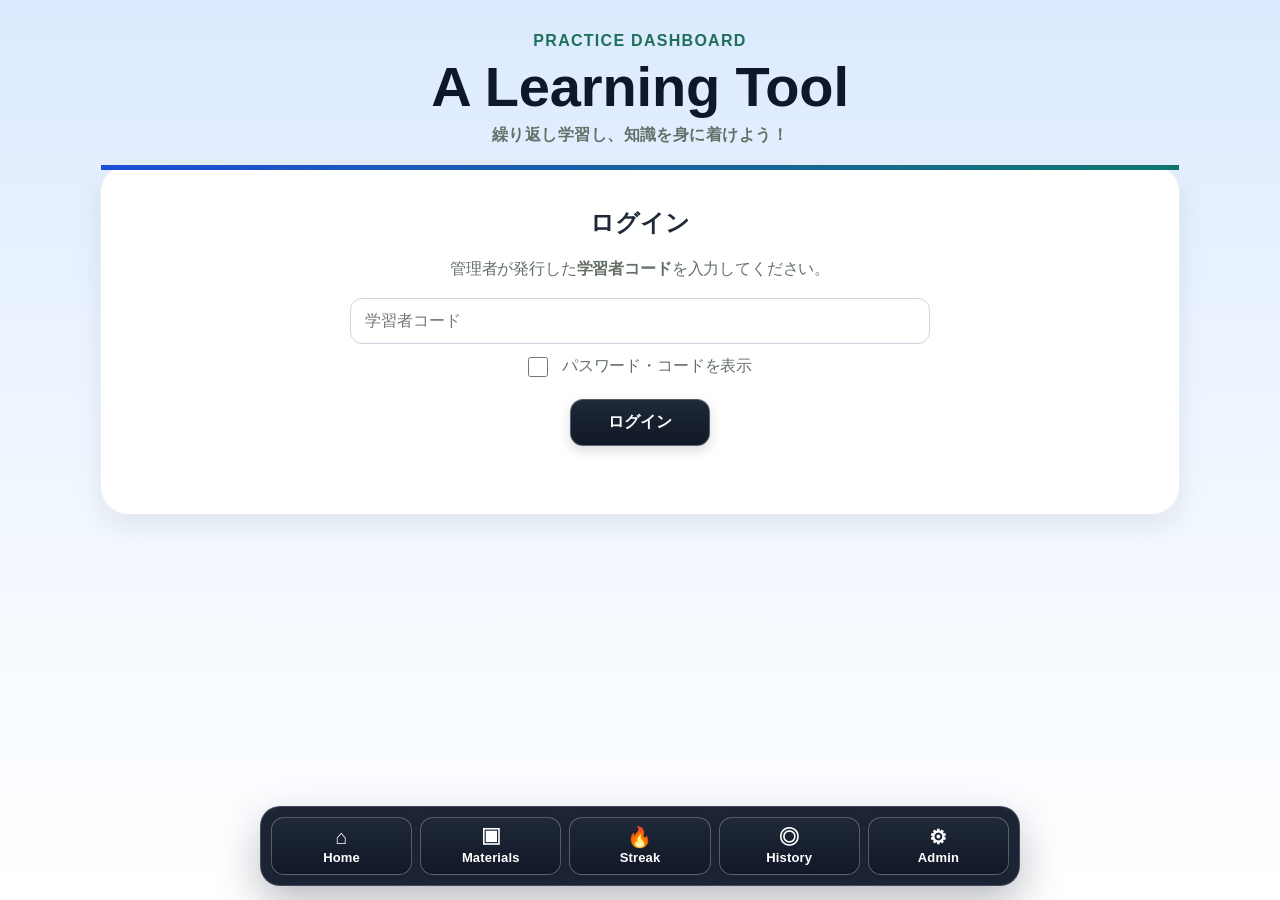
==== commit 4b8e7c21: "Add login streak calendar and resilient resource loading" ====
--- a/index.html
+++ b/index.html
@@ -5,7 +5,7 @@
   <meta name="viewport" content="width=device-width, initial-scale=1.0" />
   <title>A Learning Tool</title>
   <link rel="stylesheet" href="css/base.css?v=split-quest-20260531" />
-  <link rel="stylesheet" href="css/access-category-writing.css?v=split-quest-20260531" />
+  <link rel="stylesheet" href="css/access-category-writing.css?v=feature-flags-20260605" />
   <link rel="stylesheet" href="css/motivation-output.css?v=split-quest-20260531" />
   <link rel="stylesheet" href="css/local-review-iphone.css?v=split-quest-20260531" />
   <link rel="stylesheet" href="css/clear-growth.css?v=split-quest-20260531" />
@@ -23,7 +23,8 @@
   <link rel="stylesheet" href="css/correct-effect-luxury.css?v=split-quest-20260531" />
   <link rel="stylesheet" href="css/polaris-full-visibility.css?v=split-quest-20260531" />
   <link rel="stylesheet" href="css/material-screen-brushup.css?v=target-boss-fix-20260531" />
-  <link rel="stylesheet" href="css/game-ui-override.css?v=visible-game-home-20260603" />
+  <link rel="stylesheet" href="css/game-ui-override.css?v=feature-flags-20260605" />
+  <link rel="stylesheet" href="css/anime-quest-ui.css?v=github-design-features-20260614" />
 </head>
 <body>
   <div class="app-shell">
@@ -233,7 +234,7 @@
         <div class="screen-head">
           <div>
             <h2>学習者コード発行・確認</h2>
-            <p class="muted">学習者ごとに使用可能な教材を選び、コードを発行します。</p>
+            <p class="muted">学習者ごとに使用可能な教材と表示するゲーム機能を選び、コードを発行します。</p>
           </div>
           <button id="accessBackButton" class="secondary-button small-button">教材選択へ戻る</button>
         </div>
@@ -244,6 +245,13 @@
           <input type="text" id="accessStudentNameInput" placeholder="学習者名（任意）" autocomplete="off" />
           <input type="text" id="accessMemoInput" placeholder="メモ（例：英検対策クラス）" autocomplete="off" />
           <div id="accessMaterialCheckboxes" class="checkbox-grid"></div>
+          <div class="access-feature-section">
+            <div class="access-feature-head">
+              <strong>表示するゲーム機能</strong>
+              <span class="muted">チェックを外した機能は、その学習者の画面では非表示になります。</span>
+            </div>
+            <div id="accessFeatureCheckboxes" class="feature-toggle-grid"></div>
+          </div>
           <button id="createAccessCodeButton">コードを発行</button>
           <p id="createAccessCodeMessage"></p>
         </div>
@@ -271,10 +279,10 @@
       </section>
 
       <section id="calendarScreen" class="hidden">
-        <h2>TOEIC S&W 学習カレンダー</h2>
-        <p class="muted">6月21日のTOEIC S&Wに向けて、毎日の学習をチェックしましょう。</p>
+        <h2>連続ログイン日数</h2>
+        <p class="muted">毎日のログインと学習継続を確認します。</p>
         <div id="calendarArea"></div>
-        <button id="resetCalendarButton" class="secondary-button">チェックをリセット</button>
+        <button id="resetCalendarButton" class="secondary-button">ログイン記録をリセット</button>
         <button id="calendarBackButton" class="secondary-button">戻る</button>
       </section>
 
@@ -485,29 +493,30 @@
       </section>
     </main>
   </div>
-  <script src="js/config.js?v=split-quest-20260531"></script>
+  <script src="js/config.js?v=feature-flags-20260605"></script>
   <script src="js/main.js?v=mock-v3-20260603"></script>
   <script src="js/api.js?v=split-quest-20260531"></script>
-  <script src="js/auth.js?v=mock-v3-20260603"></script>
+  <script src="js/auth.js?v=feature-flags-20260605"></script>
   <script src="js/home-menu.js?v=split-quest-20260531"></script>
-  <script src="js/materials.js?v=mock-v3-20260603"></script>
-  <script src="js/admin-access.js?v=split-quest-20260531"></script>
-  <script src="js/settings.js?v=split-quest-20260531"></script>
-  <script src="js/data-loaders.js?v=split-quest-20260531"></script>
-  <script src="js/quiz-start.js?v=split-quest-20260531"></script>
+  <script src="js/materials.js?v=streak-card-20260614"></script>
+  <script src="js/admin-access.js?v=feature-flags-20260605"></script>
+  <script src="js/utils.js?v=polaris-loader-order-20260613"></script>
+  <script src="js/data-loaders.js?v=file-fetch-20260614"></script>
+  <script src="js/settings.js?v=polaris-settings-debug-20260613"></script>
+  <script src="js/quiz-start.js?v=feature-flags-20260605"></script>
   <script src="js/quiz-render.js?v=split-quest-20260531"></script>
   <script src="js/quiz-check.js?v=split-quest-20260531"></script>
-  <script src="js/results-sync.js?v=split-quest-20260531"></script>
+  <script src="js/results-sync.js?v=feature-flags-20260605"></script>
   <script src="js/writing.js?v=split-quest-20260531"></script>
   <script src="js/history.js?v=split-quest-20260531"></script>
   <script src="js/mistake-review.js?v=split-quest-20260531"></script>
   <script src="js/home-status.js?v=split-quest-20260531"></script>
-  <script src="js/growth.js?v=mock-v3-20260603"></script>
-  <script src="js/material-progress.js?v=mock-v3-20260603"></script>
+  <script src="js/growth.js?v=feature-flags-20260605"></script>
+  <script src="js/material-progress.js?v=feature-flags-20260605"></script>
   <script src="js/local-review.js?v=split-quest-20260531"></script>
-  <script src="js/calendar.js?v=split-quest-20260531"></script>
+  <script src="js/calendar.js?v=login-streak-20260614"></script>
   <script src="js/dashboard-streak.js?v=split-quest-20260531"></script>
-  <script src="js/utils.js?v=split-quest-20260531"></script>
-  <script src="js/game-ui-override.js?v=mock-v3-20260603"></script>
+  <script src="js/game-ui-override.js?v=feature-flags-20260605"></script>
+  <script src="js/anime-quest-ui.js?v=ud-streak-20260614"></script>
 </body>
 </html>
--- a/css/access-category-writing.css
+++ b/css/access-category-writing.css
@@ -142,3 +142,85 @@
   .admin-quick { flex-direction: column; }
 }
 
+
+
+/* =========================================================
+   Access code feature toggles / learner feature visibility
+========================================================= */
+.access-feature-section {
+  margin: 18px 0;
+  padding: 16px;
+  border: 1px solid var(--border);
+  border-radius: 18px;
+  background: #f8fafc;
+}
+.access-feature-head {
+  display: flex;
+  flex-wrap: wrap;
+  justify-content: space-between;
+  gap: 8px 14px;
+  align-items: baseline;
+  margin-bottom: 12px;
+}
+.feature-toggle-grid {
+  display: grid;
+  grid-template-columns: repeat(auto-fit, minmax(210px, 1fr));
+  gap: 12px;
+}
+.feature-toggle-card {
+  display: flex;
+  gap: 10px;
+  align-items: flex-start;
+  min-height: 74px;
+  padding: 12px 13px;
+  border: 1px solid #dbe3ef;
+  border-radius: 16px;
+  background: #ffffff;
+  cursor: pointer;
+}
+.feature-toggle-card input {
+  width: auto;
+  margin: 4px 0 0;
+  flex: 0 0 auto;
+}
+.feature-toggle-card strong,
+.feature-toggle-card small {
+  display: block;
+  line-height: 1.45;
+}
+.feature-toggle-card strong { color: #0f172a; font-size: 15px; }
+.feature-toggle-card small { color: #64748b; font-weight: 700; margin-top: 2px; }
+.access-code-table th:nth-child(5),
+.access-code-table td:nth-child(5) { min-width: 210px; }
+.access-feature-mini-list,
+.feature-badge-list {
+  display: flex;
+  flex-wrap: wrap;
+  gap: 6px;
+}
+.access-feature-mini-list { margin-bottom: 7px; }
+.mini-feature-check {
+  display: inline-flex;
+  align-items: center;
+  gap: 5px;
+  padding: 4px 7px;
+  border-radius: 999px;
+  background: #f8fafc;
+  border: 1px solid #e2e8f0;
+  color: #334155;
+  font-size: 12px;
+  font-weight: 800;
+  white-space: nowrap;
+}
+.mini-feature-check input { width: auto; margin: 0; }
+.feature-badge {
+  display: inline-flex;
+  align-items: center;
+  padding: 3px 7px;
+  border-radius: 999px;
+  font-size: 11px;
+  font-weight: 900;
+  white-space: nowrap;
+}
+.feature-badge.on { background: #ecfdf5; color: #047857; border: 1px solid #bbf7d0; }
+.feature-badge.off { background: #f1f5f9; color: #64748b; border: 1px solid #cbd5e1; }
--- a/css/game-ui-override.css
+++ b/css/game-ui-override.css
@@ -666,3 +666,37 @@
   #settingReviewPlant .setting-tree-img { width: 132px !important; height: 132px !important; }
   .compact-donut { width: 108px !important; height: 108px !important; }
 }
+
+
+/* Learner-specific feature visibility controlled by AccessCodes */
+body.feature-learning-tree-off .tree-card,
+body.feature-learning-tree-off .growth-tree-panel,
+body.feature-learning-tree-off #settingReviewPlant,
+body.feature-learning-tree-off #settingReviewPlantMessage,
+body.feature-learning-tree-off #localReviewPlant,
+body.feature-learning-tree-off #localReviewPlantMessage,
+body.feature-learning-tree-off .review-plant-card,
+body.feature-learning-tree-off .notice-tree-img {
+  display: none !important;
+}
+body.feature-zodiac-off .zodiac-card,
+body.feature-zodiac-off .daily-zodiac-panel,
+body.feature-zodiac-off .notice-zodiac-img {
+  display: none !important;
+}
+body.feature-boss-off .boss-card,
+body.feature-boss-off #bossBattleArea,
+body.feature-boss-off .boss-feedback-card,
+body.feature-boss-off .boss-result-card,
+body.feature-boss-off .notice-boss-img {
+  display: none !important;
+}
+.growth-dashboard-grid.single-growth-panel {
+  grid-template-columns: minmax(0, 1fr) !important;
+}
+.material-card-main.no-character {
+  grid-template-columns: 1fr auto !important;
+}
+body.feature-learning-tree-off.feature-zodiac-off #growthHomeArea {
+  display: none !important;
+}
--- a/css/anime-quest-ui.css
+++ b/css/anime-quest-ui.css
@@ -0,0 +1,211 @@
+/* =========================================================
+   Feature support layer only
+   Keep GitHub design intact while preserving added navigation,
+   file-open notice, login streak, and checkbox usability.
+========================================================= */
+
+:root {
+  --feature-nav-bg: rgba(15, 23, 42, .94);
+  --feature-nav-border: rgba(255, 255, 255, .18);
+  --feature-nav-active: rgba(59, 130, 246, .28);
+  --feature-focus: rgba(37, 99, 235, .28);
+}
+
+body.anime-quest-ui {
+  padding-bottom: 92px;
+}
+
+.quest-bottom-nav {
+  position: fixed;
+  left: 50%;
+  right: auto;
+  bottom: 14px;
+  z-index: 80;
+  transform: translateX(-50%);
+  display: grid;
+  grid-template-columns: repeat(5, minmax(0, 1fr));
+  gap: 8px;
+  width: min(760px, calc(100% - 28px));
+  padding: 10px;
+  border: 1px solid var(--feature-nav-border);
+  border-radius: 20px;
+  background: var(--feature-nav-bg);
+  box-shadow: 0 18px 44px rgba(15, 23, 42, .28);
+  backdrop-filter: blur(16px);
+}
+
+.quest-bottom-nav button {
+  display: grid;
+  place-items: center;
+  gap: 3px;
+  min-width: 0;
+  min-height: 58px;
+  margin: 0;
+  padding: 8px 6px;
+  border: 1px solid transparent;
+  border-radius: 14px;
+  background: transparent;
+  color: #fff;
+  font: inherit;
+  font-weight: 700;
+  cursor: pointer;
+}
+
+.quest-bottom-nav button:hover,
+.quest-bottom-nav button:focus-visible,
+.quest-bottom-nav button[aria-current="page"] {
+  background: var(--feature-nav-active);
+  outline: 3px solid var(--feature-focus);
+  outline-offset: 2px;
+}
+
+.quest-bottom-nav button b {
+  font-size: 20px;
+  line-height: 1;
+}
+
+.quest-bottom-nav button span {
+  overflow: hidden;
+  max-width: 100%;
+  font-size: 13px;
+  line-height: 1.1;
+  text-overflow: ellipsis;
+  white-space: nowrap;
+}
+
+.file-protocol-notice {
+  position: sticky;
+  top: 0;
+  z-index: 100;
+  display: grid;
+  gap: 4px;
+  margin: 0 auto 12px;
+  max-width: 980px;
+  padding: 12px 14px;
+  border: 1px solid #f59e0b;
+  border-radius: 12px;
+  background: #fffbeb;
+  color: #78350f;
+  text-align: center;
+}
+
+.file-protocol-notice code {
+  font-weight: 800;
+}
+
+.login-streak-hero {
+  margin: 18px 0;
+  padding: 20px;
+  border: 1px solid rgba(15, 23, 42, .12);
+  border-radius: 16px;
+  background: #fff;
+}
+
+.login-streak-hero h3 {
+  margin: 8px 0;
+  font-size: clamp(32px, 6vw, 56px);
+}
+
+.login-streak-stats {
+  display: grid;
+  grid-template-columns: repeat(3, minmax(0, 1fr));
+  gap: 10px;
+}
+
+.login-streak-stats article,
+.login-streak-day {
+  padding: 10px;
+  border: 1px solid rgba(15, 23, 42, .12);
+  border-radius: 12px;
+  background: #fff;
+  text-align: center;
+}
+
+.login-streak-stats strong {
+  display: block;
+  font-size: 28px;
+}
+
+.login-streak-grid {
+  display: grid;
+  grid-template-columns: repeat(7, minmax(0, 1fr));
+  gap: 8px;
+  margin: 14px 0;
+}
+
+.login-streak-day {
+  min-height: 64px;
+  display: grid;
+  align-content: center;
+  gap: 4px;
+}
+
+.login-streak-day.active {
+  border-color: #2563eb;
+  background: #eff6ff;
+}
+
+.login-streak-day.active strong::after {
+  content: " ✓";
+}
+
+/* Small functional repair retained from the added material screen:
+   equal checkbox/radio sizing and wrapping filter chips. */
+.setting-filter-grid,
+.review-setting-grid,
+.checkbox-grid,
+#accessFeatureCheckboxes {
+  max-width: 100%;
+}
+
+#settingScreen .setting-filter-grid {
+  display: grid;
+  grid-template-columns: repeat(auto-fit, minmax(150px, 1fr));
+  gap: 10px;
+  overflow: visible;
+}
+
+#settingScreen .setting-filter-grid label,
+.setting-check,
+.checkbox-grid label,
+#accessFeatureCheckboxes label {
+  cursor: pointer;
+}
+
+input[type="checkbox"],
+input[type="radio"] {
+  width: 20px;
+  height: 20px;
+  min-width: 20px;
+  min-height: 20px;
+  margin: 0 6px 0 0;
+  accent-color: #2563eb;
+  cursor: pointer;
+}
+
+@media (max-width: 640px) {
+  body.anime-quest-ui {
+    padding-bottom: 86px;
+  }
+
+  .quest-bottom-nav {
+    bottom: 8px;
+    width: calc(100% - 16px);
+    gap: 5px;
+    padding: 8px;
+  }
+
+  .quest-bottom-nav button {
+    min-height: 54px;
+  }
+
+  .quest-bottom-nav button span {
+    font-size: 12px;
+  }
+
+  .login-streak-stats,
+  .login-streak-grid,
+  #settingScreen .setting-filter-grid {
+    grid-template-columns: 1fr;
+  }
+}
